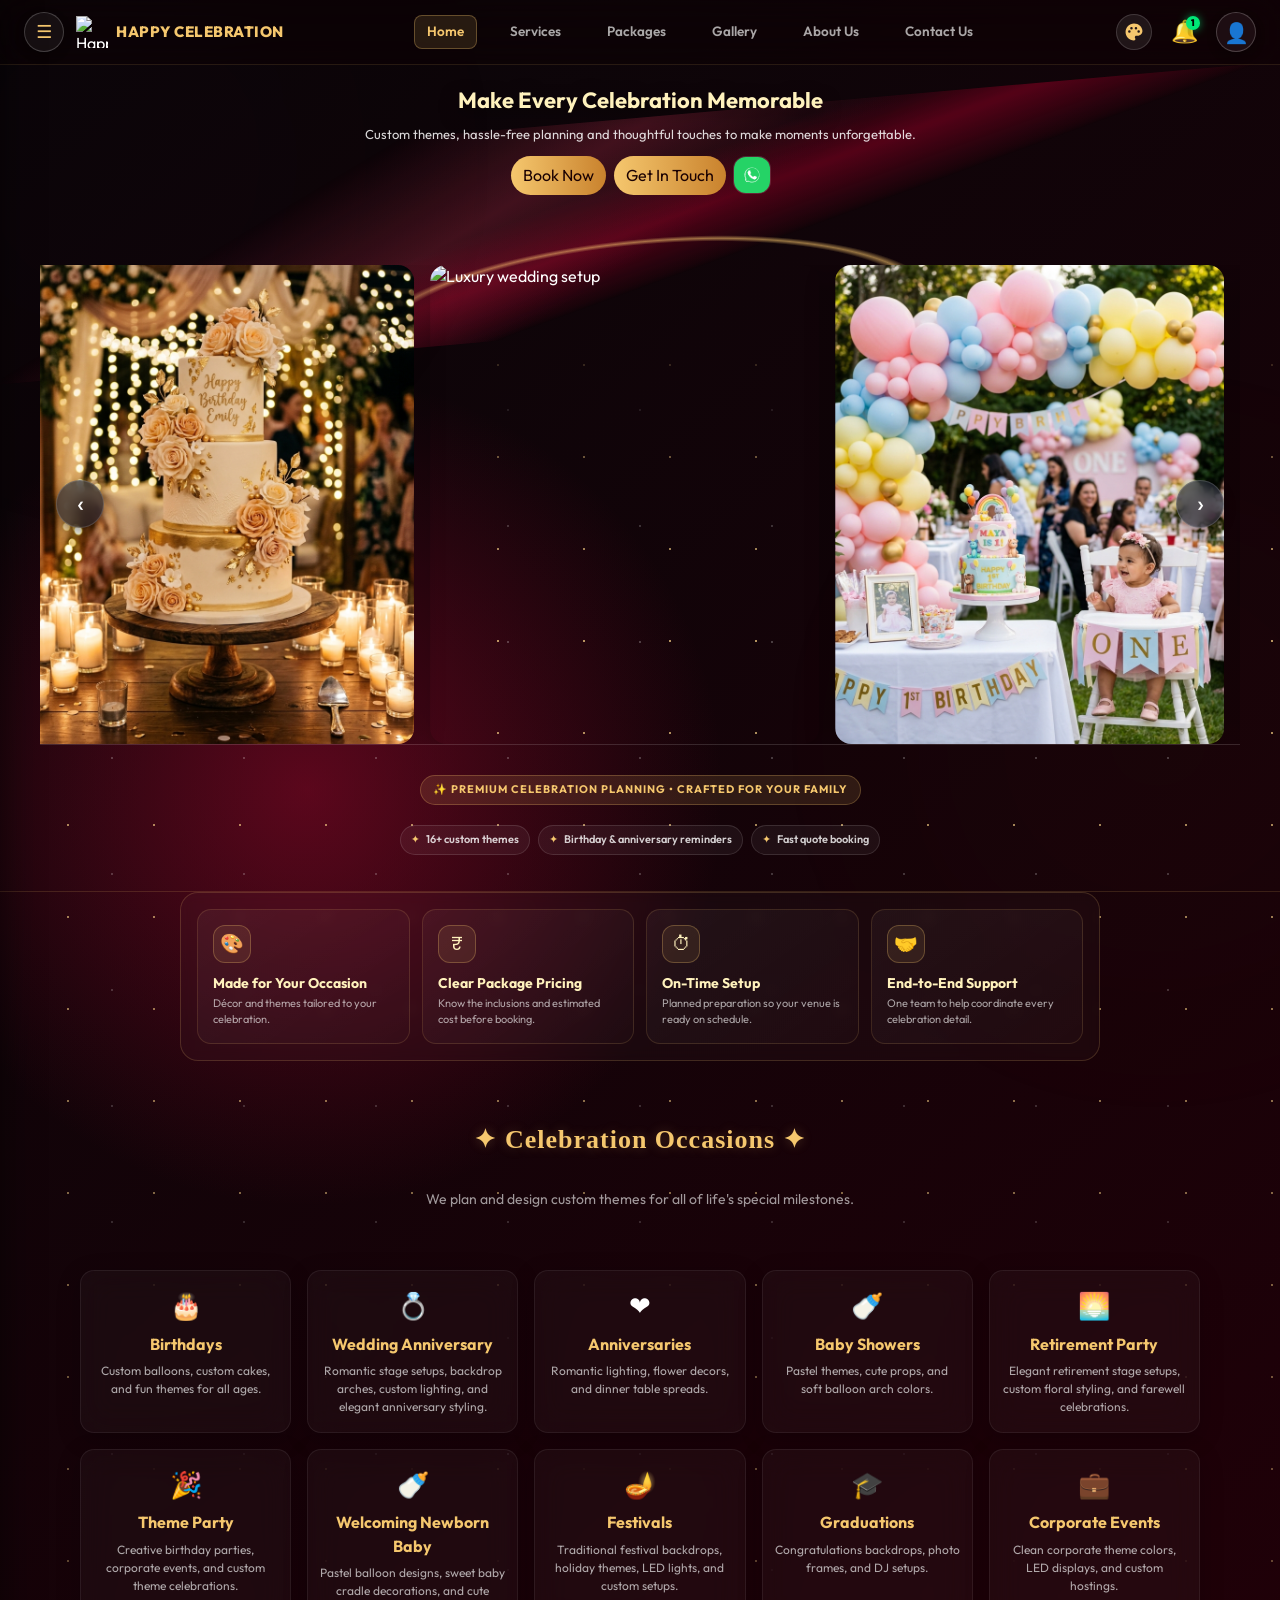
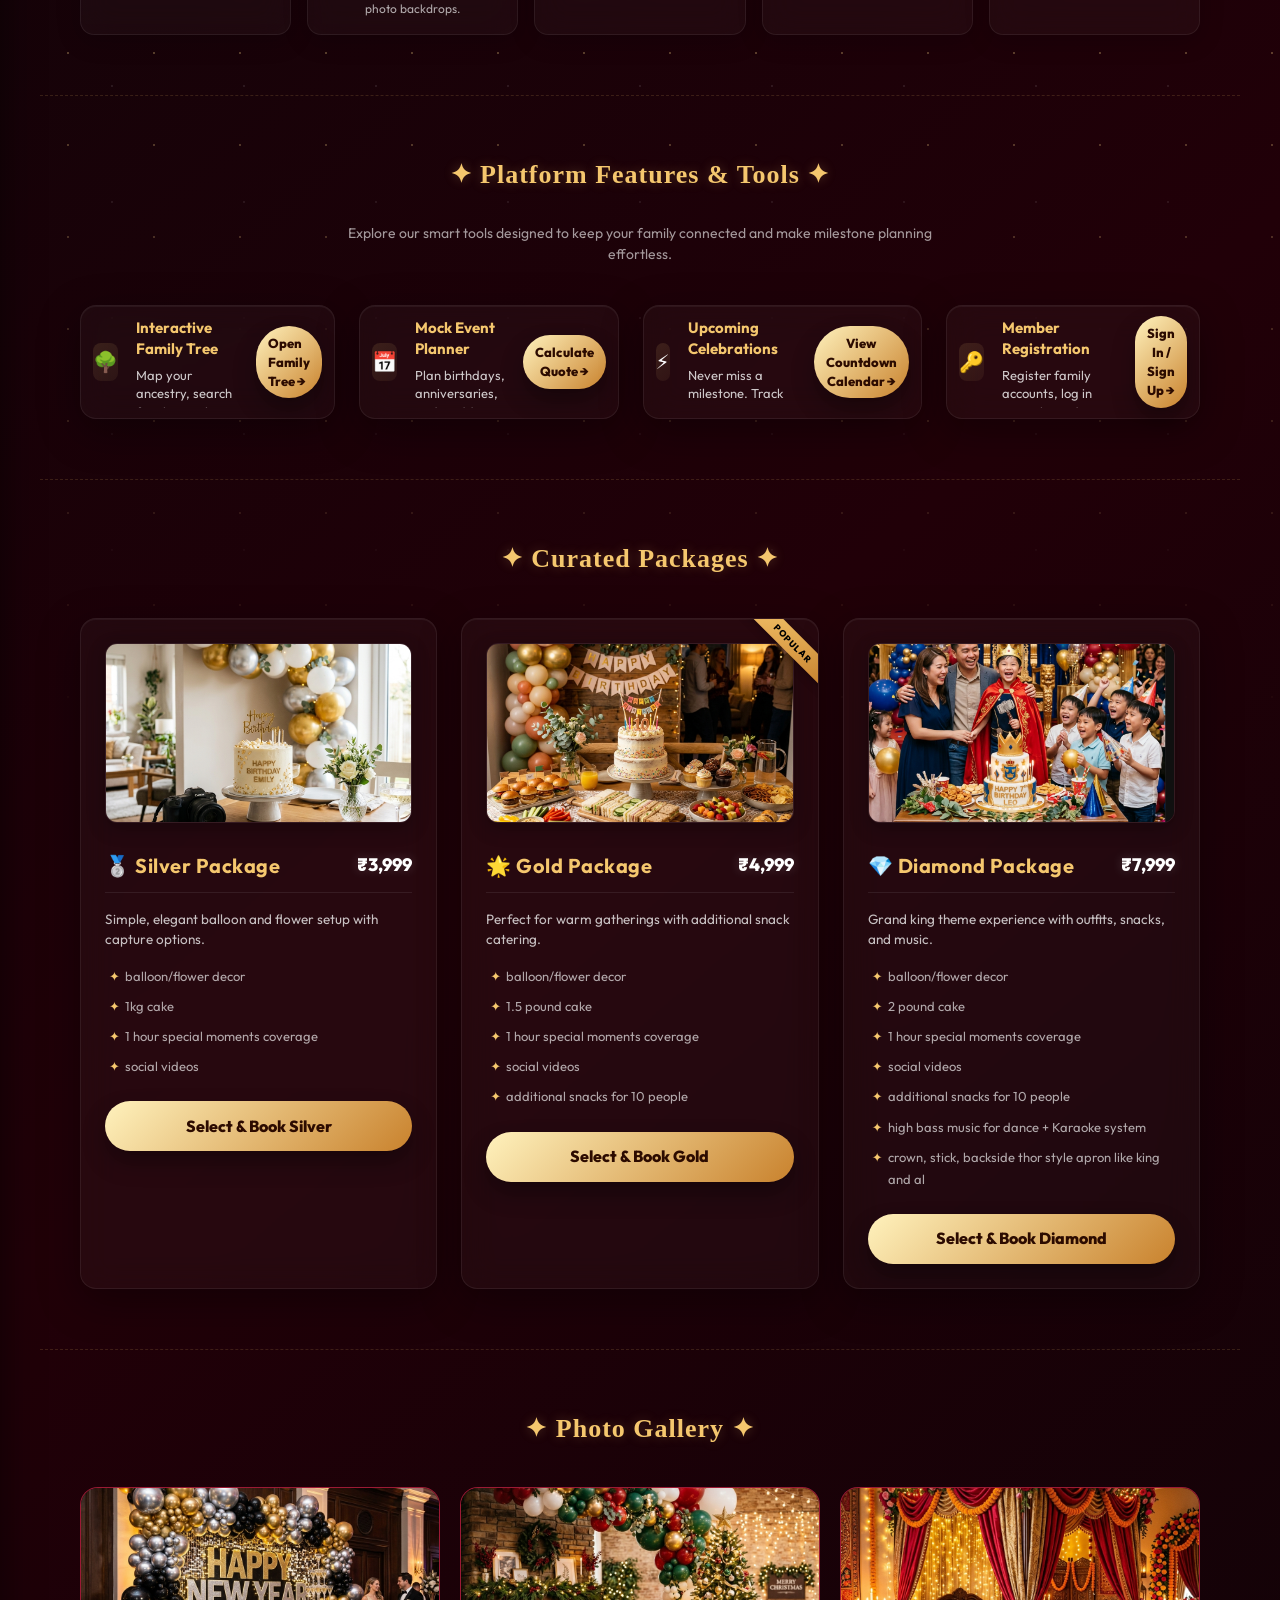
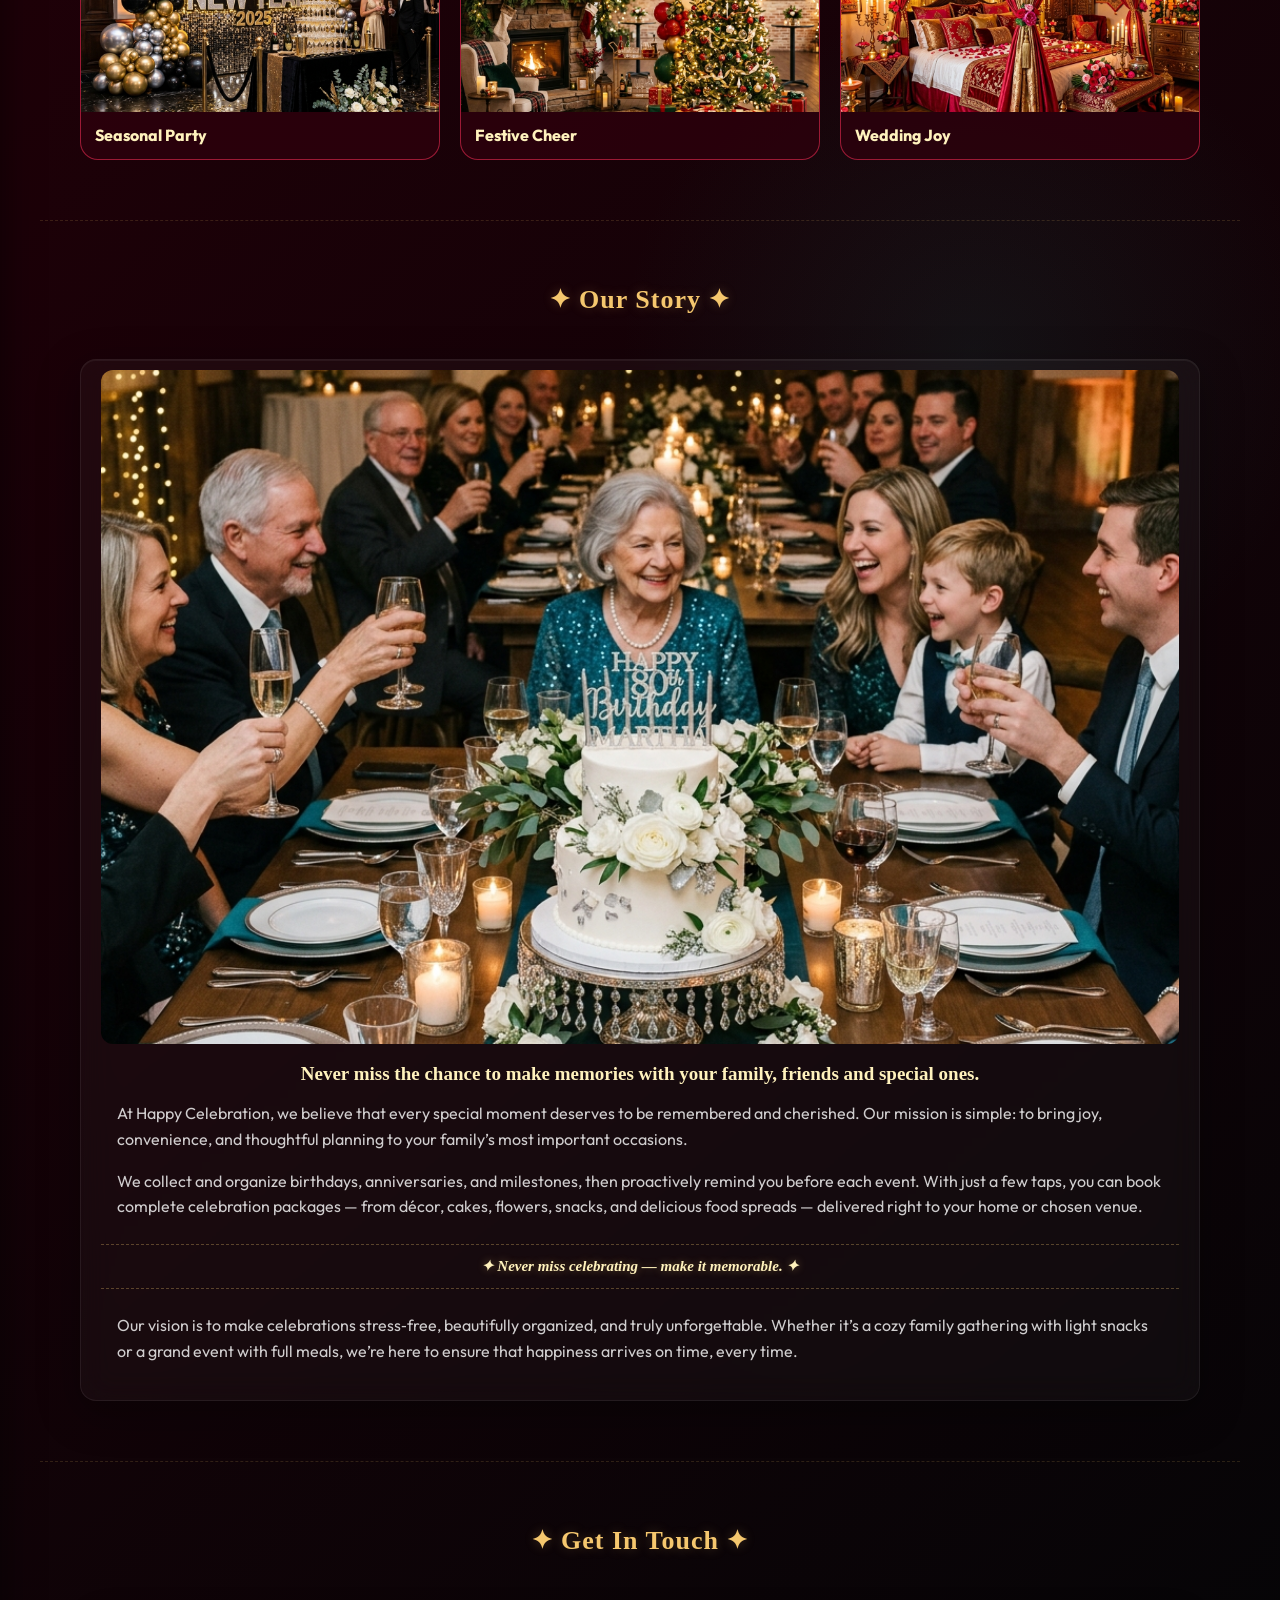
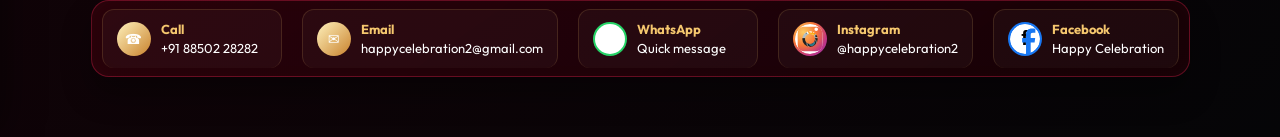
==== index.html @ 515efd8c "Support independent ancestry for spouses" ====
<!doctype html>
<html lang="en">
  <head>
    <meta charset="utf-8">
    <meta name="viewport" content="width=device-width, initial-scale=1">
    <title>Happy Celebration</title>
    <link rel="preconnect" href="https://fonts.googleapis.com">
    <link rel="preconnect" href="https://fonts.gstatic.com" crossorigin>
    <link href="https://fonts.googleapis.com/css2?family=Outfit:wght@300;400;500;600;700;800&family=Poppins:wght@300;400;500;600;700;800&display=swap" rel="stylesheet">
    <meta name="description" content="Happy Celebration — event planning, themes, and memorable moments. Book customized celebration packages and reminders.">
    <link rel="stylesheet" href="styles.css?v=176">
    <style>
      /* Staggered Twinkling Star Animations (Slow 8s cycle) */
      .sparkle-star {
        display: inline-block;
        animation: inlineTwinkle 8s ease-in-out infinite;
      }
      .sparkle-star:nth-child(2) {
        animation-delay: 1.6s;
      }
      .sparkle-star:nth-child(3) {
        animation-delay: 3.2s;
      }
      @keyframes inlineTwinkle {
        0%, 100% {
          opacity: 0.2;
          transform: scale(0.6);
          filter: drop-shadow(0 0 1px rgba(245, 199, 110, 0.2));
        }
        50% {
          opacity: 1;
          transform: scale(1.5);
          filter: drop-shadow(0 0 10px rgba(245, 199, 110, 0.95));
        }
      }

      /* Floating bubbles growing size animation (from 0.25 to 2.2) */
      @keyframes floatUp {
        0% {
          bottom: -80px;
          opacity: 0;
          transform: scale(0.25) rotate(0deg);
        }
        10% {
          opacity: 0.65;
        }
        90% {
          opacity: 0.75;
        }
        100% {
          bottom: 105%;
          opacity: 0;
          transform: scale(2.2) rotate(360deg);
        }
      }

      /* Force Slider Layout and speed overrides to match mockup exactly */
      :root {
        --slide-width: calc(50vw - 18px); /* 2 slides fit side-by-side with 16px gap on mobile */
        --slide-height: 350px;
      }
      @media (min-width: 769px) {
        :root {
          --slide-width: 389px; /* 3 slides fit side-by-side in 1200px container with 16px gaps */
          --slide-height: 480px;
        }
      }

      .hero-image-slider {
        display: block !important;
        width: 100% !important;
        max-width: 1200px !important;
        height: 350px !important; /* Explicit default height */
        height: var(--slide-height) !important;
        margin: 20px auto 0 !important; /* Shifted lower on mobile */
        overflow: hidden !important;
        position: relative !important;
        padding: 0 10px !important;
      }
      @media (min-width: 769px) {
        .hero-image-slider {
          height: 480px !important; /* Explicit desktop height */
          margin: 40px auto 0 !important; /* Shifted lower on desktop */
          padding: 0 !important;
        }
      }

      .slider-track {
        display: flex !important;
        width: calc((var(--slide-width) + 16px) * 34) !important; /* 34 slides total */
        gap: 16px !important; /* 16px gap matching mockup */
        height: 100% !important;
      }
      .hero-slide {
        width: calc(50vw - 18px) !important; /* Explicit default width */
        width: var(--slide-width) !important;
        height: 100% !important;
        flex-shrink: 0 !important;
        border-radius: 16px !important; /* Rounded corners matching mockup */
        overflow: hidden !important;
        border: none !important;
        box-shadow: 0 8px 30px rgba(0, 0, 0, 0.3) !important;
      }
      @media (min-width: 769px) {
        .hero-slide {
          width: 389px !important; /* Explicit desktop width */
        }
      }
      .hero-slide img {
        width: 100% !important;
        height: 100% !important;
        object-fit: cover !important;
        display: block !important;
      }

      @keyframes scrollInfiniteBackground {
        0% {
          transform: translateX(0);
        }
        100% {
          transform: translateX(calc((var(--slide-width) + 16px) * -16)); /* Scroll exactly half the track length (16 slides) */
        }
      }
    </style>
  </head>
  <body>
    <script>
      (function() {
        const urlParams = new URLSearchParams(window.location.search);
        if (urlParams.has("fullscreen") || urlParams.has("fullpage")) {
          document.body.classList.add("fullscreen-mode");
          if (urlParams.get("panel")) {
            document.body.classList.add("panel-open");
            if (urlParams.get("panel") === "family") {
              document.body.classList.add("family-panel-open");
            }
          }
        }
      })();
    </script>
    <!-- Ambient Background Glow Blobs -->
    <div class="ambient-glow-blob blob-1" aria-hidden="true"></div>
    <div class="ambient-glow-blob blob-2" aria-hidden="true"></div>

    <main class="app-shell" aria-label="Happy Celebration application">
      <section class="phone-frame">
        <div class="screen">
          <!-- Floating Celebration Background Particles -->
          <div class="floating-celebration-container" id="floatingCelebrationContainer" aria-hidden="true"></div>

          <!-- Settings Drawer Overlay -->
          <div class="drawer-overlay" id="drawerOverlay"></div>

          <!-- Settings Drawer -->
          <div class="settings-drawer" id="settingsDrawer">
            <div class="drawer-header">
              <span class="drawer-title">Navigation Menu</span>
              <button class="drawer-close-btn" id="drawerCloseBtn" type="button" aria-label="Close Settings Drawer">&times;</button>
            </div>
            
            <!-- Navigation Menu List -->
            <div class="drawer-menu-list">
              <button class="drawer-menu-item" data-menu-panel="themePlan" type="button">
                <span class="menu-item-icon">
                  <img src="assets/theme_plan_logo.png" alt="Theme Plan Icon" />
                </span>
                <span class="menu-item-label">Theme Plan</span>
              </button>
              <button class="drawer-menu-item" data-menu-panel="upcoming" type="button">
                <span class="menu-item-icon">
                  <img src="assets/upcoming_birthday_logo.png" alt="Upcoming Birthday Icon" />
                </span>
                <span class="menu-item-label">Upcoming Birthday</span>
              </button>
              <button class="drawer-menu-item" data-menu-panel="locate" type="button">
                <span class="menu-item-icon">
                  <img src="assets/locate_logo.png" alt="Locate Us Icon" />
                </span>
                <span class="menu-item-label">Locate Us</span>
              </button>
              <button class="drawer-menu-item" data-menu-panel="surprises" type="button">
                <span class="menu-item-icon">
                  <img src="assets/surprises_logo.png" alt="Surprises Icon" />
                </span>
                <span class="menu-item-label">Surprises</span>
              </button>
              <button class="drawer-menu-item" data-menu-panel="smallFunctions" type="button">
                <span class="menu-item-icon">
                  <img src="assets/small_functions_logo.png" alt="Small Function Options Icon" />
                </span>
                <span class="menu-item-label">Small Function Options</span>
              </button>
              <button class="drawer-menu-item" data-menu-panel="venues" type="button">
                <span class="menu-item-icon">
                  <img src="assets/venues_logo.png" alt="Venues Icon" />
                </span>
                <span class="menu-item-label">Venues</span>
              </button>
              <button class="drawer-menu-item" data-menu-panel="career" type="button">
                <span class="menu-item-icon">
                  <img src="assets/career_logo.png" alt="Career Icon" />
                </span>
                <span class="menu-item-label">Career</span>
              </button>
              <button class="drawer-menu-item" data-menu-panel="about" type="button">
                <span class="menu-item-icon">
                  <img src="assets/about_logo.png" alt="About Us Icon" />
                </span>
                <span class="menu-item-label">About Us</span>
              </button>
            </div>
          </div>

          <header class="dashboard-header">
            <div class="header-left header-left--compact">
              <button class="menu-toggle-btn" id="menuToggleBtn" aria-label="Open settings drawer" type="button">
                ☰
              </button>
              <div class="header-brand header-brand--clickable" id="headerBrandBtn">
                <img class="header-logo header-logo--compact" src="assets/hc-logo-mark.png" alt="Happy Celebration Logo">
                <span class="header-brand-name header-brand-name--compact">HAPPY CELEBRATION</span>
              </div>
            </div>
            
            <nav class="desktop-nav" aria-label="Desktop navigation">
              <button class="nav-link-btn active" data-nav-panel="home" type="button">Home</button>
              <button class="nav-link-btn" data-nav-panel="services" type="button">Services</button>
              <button class="nav-link-btn" data-nav-panel="packages" type="button">Packages</button>
              <button class="nav-link-btn" data-nav-panel="gallery" type="button">Gallery</button>
              <button class="nav-link-btn" data-nav-panel="about" type="button">About Us</button>
              <button class="nav-link-btn" data-nav-panel="contact" type="button">Contact Us</button>
            </nav>
            
            <div class="header-right-actions">
              <!-- Theme Settings Toggle -->
              <button class="theme-settings-btn" id="themeSettingsBtn" aria-label="Change color theme" type="button">
                <span class="theme-picker-icon"></span>
              </button>
              
              <!-- Notification Bell Button -->
              <button class="notification-btn" id="notificationBtn" aria-label="Notifications" type="button">
                <span class="bell-icon">🔔</span>
                <span class="notification-badge">3</span>
              </button>

              <!-- User Profile Avatar -->
              <button class="avatar-btn" id="avatarBtn" aria-label="User Profile" type="button">
                <span class="avatar-placeholder">👤</span>
              </button>
            </div>

            <!-- Theme Dropdown -->
            <div class="theme-dropdown" id="themeDropdown" style="display: none;">
              <span class="theme-dropdown-title">Choose Color</span>
              <div class="theme-options">
                <button class="theme-opt wine active" data-theme="wine" title="Wine Red" type="button"></button>
                <button class="theme-opt emerald" data-theme="emerald" title="Emerald Green" type="button"></button>
                <button class="theme-opt sapphire" data-theme="sapphire" title="Sapphire Blue" type="button"></button>
                <button class="theme-opt violet" data-theme="violet" title="Midnight Violet" type="button"></button>
                <button class="theme-opt luxury" data-theme="luxury" title="Black & Gold" type="button"></button>
              </div>
            </div>
          </header>

          <!-- Notifications Dropdown -->
          <div class="notifications-dropdown" id="notificationsDropdown" style="display: none;">
            <div class="notifications-header">
              <span>Notifications</span>
              <button class="clear-notifications-btn" id="clearNotificationsBtn" type="button">Clear All</button>
            </div>
            <div class="notifications-list" id="notificationsList">
              <div class="notification-item unread">
                <div class="notification-dot"></div>
                <div class="notification-content">
                  <p class="notification-text">Welcome to Happy Celebration! Plan your next milestone event.</p>
                  <span class="notification-time">Just now</span>
                </div>
              </div>
            </div>
          </div>

          <section class="home-view active" id="homeView" aria-label="Main menu">
            <!-- Hero Wrapper Section -->
            <div class="hero-section" id="heroSection">


              <!-- Centered Hero Content -->
              <div class="hero-content container">
                <h1 class="hero-title">Make Every Celebration Memorable</h1>
                <p class="hero-sub">Custom themes, hassle-free planning and thoughtful touches to make moments unforgettable.</p>
                <div class="hero-ctas">
                  <a href="?panel=book" class="btn primary">Book Now</a>
                  <a href="#contactSection" class="btn primary">Get In Touch</a>
                  <span class="hero-cta-icon whatsapp-icon" aria-hidden="true"></span>
                </div>
              </div>

              <!-- Multiple sliding images slider (Hero showcase) -->
              <div class="hero-image-slider" aria-roledescription="carousel">
                <div class="slider-track" role="list">
                  <!-- Duplicate slides for infinite scrolling loop (images lazy-loaded) -->
                  <div class="hero-slide" role="listitem"><img loading="lazy" src="assets/mockup-cake.png" alt="Designer cake showcase"></div>
                  <div class="hero-slide" role="listitem"><img loading="lazy" src="assets/float-wedding.webp" alt="Luxury wedding setup"></div>
                  <div class="hero-slide" role="listitem"><img loading="lazy" src="assets/theme-baby-birthday.png" alt="Baby birthday celebration"></div>
                  <div class="hero-slide" role="listitem"><img loading="lazy" src="assets/theme-adult-boy-birthday.png" alt="Adult birthday celebration"></div>
                  <div class="hero-slide" role="listitem"><img loading="lazy" src="assets/theme-office-party.png" alt="Office celebration setup"></div>
                  <div class="hero-slide" role="listitem"><img loading="lazy" src="assets/theme-surprise-party.png" alt="Surprise party decor"></div>
                  <div class="hero-slide" role="listitem"><img loading="lazy" src="assets/theme-new-car.png" alt="New car celebration"></div>
                  <div class="hero-slide" role="listitem"><img loading="lazy" src="assets/theme-retirement.png" alt="Retirement celebration"></div>
                  <div class="hero-slide" role="listitem"><img loading="lazy" src="assets/theme-newborn-baby.png" alt="Newborn celebration"></div>
                  <div class="hero-slide" role="listitem"><img loading="lazy" src="assets/theme-eid-indoor.png" alt="Eid indoor celebration"></div>
                  <div class="hero-slide" role="listitem"><img loading="lazy" src="assets/theme-holi.png" alt="Holi celebration theme"></div>
                  <div class="hero-slide" role="listitem"><img loading="lazy" src="assets/theme-independence-day.png" alt="Independence day celebration"></div>
                  <div class="hero-slide" role="listitem"><img loading="lazy" src="assets/theme-new-year.png" alt="New year celebration"></div>
                  <div class="hero-slide" role="listitem"><img loading="lazy" src="assets/theme-christmas-cozy.png" alt="Christmas celebration"></div>
                  <div class="hero-slide" role="listitem"><img loading="lazy" src="assets/theme-elder-birthday.png" alt="Elder birthday celebration"></div>
                  <div class="hero-slide" role="listitem"><img loading="lazy" src="assets/theme-wedding-vibrant.png" alt="Wedding vibrant celebration"></div>
                  <div class="hero-slide" role="listitem"><img loading="lazy" src="assets/mockup-lanterns.png" alt="Warm lantern lighting"></div>

                  <!-- Duplicate set for infinite animation loop -->
                  <div class="hero-slide" role="listitem"><img loading="lazy" src="assets/mockup-cake.png" alt="Designer cake showcase"></div>
                  <div class="hero-slide" role="listitem"><img loading="lazy" src="assets/float-wedding.webp" alt="Luxury wedding setup"></div>
                  <div class="hero-slide" role="listitem"><img loading="lazy" src="assets/theme-baby-birthday.png" alt="Baby birthday celebration"></div>
                  <div class="hero-slide" role="listitem"><img loading="lazy" src="assets/theme-office-party.png" alt="Office celebration setup"></div>
                  <div class="hero-slide" role="listitem"><img loading="lazy" src="assets/theme-surprise-party.png" alt="Surprise party decor"></div>
                  <div class="hero-slide" role="listitem"><img loading="lazy" src="assets/theme-new-car.png" alt="New car celebration"></div>
                  <div class="hero-slide" role="listitem"><img loading="lazy" src="assets/theme-retirement.png" alt="Retirement celebration"></div>
                  <div class="hero-slide" role="listitem"><img loading="lazy" src="assets/theme-newborn-baby.png" alt="Newborn celebration"></div>
                  <div class="hero-slide" role="listitem"><img loading="lazy" src="assets/theme-eid-indoor.png" alt="Eid indoor celebration"></div>
                  <div class="hero-slide" role="listitem"><img loading="lazy" src="assets/theme-holi.png" alt="Holi celebration theme"></div>
                  <div class="hero-slide" role="listitem"><img loading="lazy" src="assets/theme-independence-day.png" alt="Independence day celebration"></div>
                  <div class="hero-slide" role="listitem"><img loading="lazy" src="assets/theme-new-year.png" alt="New year celebration"></div>
                  <div class="hero-slide" role="listitem"><img loading="lazy" src="assets/theme-christmas-cozy.png" alt="Christmas celebration"></div>
                  <div class="hero-slide" role="listitem"><img loading="lazy" src="assets/theme-elder-birthday.png" alt="Elder birthday celebration"></div>
                  <div class="hero-slide" role="listitem"><img loading="lazy" src="assets/theme-wedding-vibrant.png" alt="Wedding vibrant celebration"></div>
                  <div class="hero-slide" role="listitem"><img loading="lazy" src="assets/mockup-lanterns.png" alt="Warm lantern lighting"></div>
                </div>
                <!-- Navigation Arrows for Fast Shifting -->
                <button class="slider-arrow prev" aria-label="Previous Slide">‹</button>
                <button class="slider-arrow next" aria-label="Next Slide">›</button>
              </div>
              <div class="hero-content container" style="margin-top: 0;">
                <div class="hero-eyebrow">✨ Premium celebration planning • Crafted for your family</div>
                <div class="hero-badge-row" aria-label="Highlights">
                  <span class="hero-pill">16+ custom themes</span>
                  <span class="hero-pill">Birthday & anniversary reminders</span>
                  <span class="hero-pill">Fast quote booking</span>
                </div>
              </div>
            </div>
              
              <!-- Cultfit Style Grid (Quick Actions) -->
              <div class="cultfit-grid">
                <a class="cultfit-tab-btn" href="?panel=family&fullscreen=true" target="_blank" data-panel="family" style="text-decoration: none;">
                  <div class="cultfit-icon-circle bg-emerald">
                    <span class="cultfit-icon">🌳</span>
                  </div>
                  <span class="cultfit-label">Family Tree</span>
                </a>
                <button class="cultfit-tab-btn" type="button" data-panel="book">
                  <div class="cultfit-icon-circle bg-wine">
                    <span class="cultfit-icon">📅</span>
                  </div>
                  <span class="cultfit-label">Book Event</span>
                </button>
                <button class="cultfit-tab-btn" type="button" data-panel="about">
                  <div class="cultfit-icon-circle bg-violet">
                    <span class="cultfit-icon">ℹ️</span>
                  </div>
                  <span class="cultfit-label">About Us</span>
                </button>
                <button class="cultfit-tab-btn" type="button" data-panel="packages">
                  <div class="cultfit-icon-circle bg-luxury">
                    <span class="cultfit-icon">📦</span>
                  </div>
                  <span class="cultfit-label">Packages</span>
                </button>
                <button class="cultfit-tab-btn" type="button" data-panel="upcoming">
                  <div class="cultfit-icon-circle bg-amber">
                    <span class="cultfit-icon">⚡</span>
                  </div>
                  <span class="cultfit-label">Upcoming</span>
                </button>
                <button class="cultfit-tab-btn" type="button" data-panel="contact">
                  <div class="cultfit-icon-circle bg-sapphire">
                    <span class="cultfit-icon">📞</span>
                  </div>
                  <span class="cultfit-label">Contact Us</span>
                </button>
                <button class="cultfit-tab-btn" type="button" data-panel="gallery">
                  <div class="cultfit-icon-circle bg-pink">
                    <span class="cultfit-icon">🖼️</span>
                  </div>
                  <span class="cultfit-label">Gallery</span>
                </button>
                <button class="cultfit-tab-btn" type="button" data-panel="register">
                  <div class="cultfit-icon-circle bg-cyan">
                    <span class="cultfit-icon">🔑</span>
                  </div>
                  <span class="cultfit-label">Register</span>
                </button>
              </div>

            <!-- Service Promises -->
            <section class="home-section service-promises" aria-label="Why choose Happy Celebration">
              <article class="service-promise">
                <span class="service-promise-icon" aria-hidden="true">🎨</span>
                <div>
                  <h3>Made for Your Occasion</h3>
                  <p>Décor and themes tailored to your celebration.</p>
                </div>
              </article>
              <article class="service-promise">
                <span class="service-promise-icon" aria-hidden="true">₹</span>
                <div>
                  <h3>Clear Package Pricing</h3>
                  <p>Know the inclusions and estimated cost before booking.</p>
                </div>
              </article>
              <article class="service-promise">
                <span class="service-promise-icon" aria-hidden="true">⏱</span>
                <div>
                  <h3>On-Time Setup</h3>
                  <p>Planned preparation so your venue is ready on schedule.</p>
                </div>
              </article>
              <article class="service-promise">
                <span class="service-promise-icon" aria-hidden="true">🤝</span>
                <div>
                  <h3>End-to-End Support</h3>
                  <p>One team to help coordinate every celebration detail.</p>
                </div>
              </article>
            </section>


            <!-- Occasions Section -->
            <section class="home-section" id="occasionsSection">
              <h2 class="section-title">✦ Celebration Occasions ✦</h2>
              <p class="section-subtitle" style="color: rgba(255, 255, 255, 0.6); font-size: 14px; text-align: center; max-width: 600px; margin: -10px auto 30px; line-height: 1.5; font-family: 'Outfit', sans-serif;">
                We plan and design custom themes for all of life's special milestones.
              </p>
              <div class="occasions-grid">
                <div class="occasion-card" data-panel-trigger="book">
                  <div class="occasion-icon">🎂</div>
                  <h4 class="occasion-name">Birthdays</h4>
                  <p class="occasion-desc">Custom balloons, custom cakes, and fun themes for all ages.</p>
                </div>
                <div class="occasion-card" data-panel-trigger="book">
                  <div class="occasion-icon">💍</div>
                  <h4 class="occasion-name">Wedding Anniversary</h4>
                  <p class="occasion-desc">Romantic stage setups, backdrop arches, custom lighting, and elegant anniversary styling.</p>
                </div>
                <div class="occasion-card" data-panel-trigger="book">
                  <div class="occasion-icon">❤️</div>
                  <h4 class="occasion-name">Anniversaries</h4>
                  <p class="occasion-desc">Romantic lighting, flower decors, and dinner table spreads.</p>
                </div>
                <div class="occasion-card" data-panel-trigger="book">
                  <div class="occasion-icon">🍼</div>
                  <h4 class="occasion-name">Baby Showers</h4>
                  <p class="occasion-desc">Pastel themes, cute props, and soft balloon arch colors.</p>
                </div>
                <div class="occasion-card" data-panel-trigger="book">
                  <div class="occasion-icon">🌅</div>
                  <h4 class="occasion-name">Retirement Party</h4>
                  <p class="occasion-desc">Elegant retirement stage setups, custom floral styling, and farewell celebrations.</p>
                </div>
                <div class="occasion-card" data-panel-trigger="book">
                  <div class="occasion-icon">🎉</div>
                  <h4 class="occasion-name">Theme Party</h4>
                  <p class="occasion-desc">Creative birthday parties, corporate events, and custom theme celebrations.</p>
                </div>
                <div class="occasion-card" data-panel-trigger="book">
                  <div class="occasion-icon">🍼</div>
                  <h4 class="occasion-name">Welcoming Newborn Baby</h4>
                  <p class="occasion-desc">Pastel balloon designs, sweet baby cradle decorations, and cute photo backdrops.</p>
                </div>
                <div class="occasion-card" data-panel-trigger="book">
                  <div class="occasion-icon">🪔</div>
                  <h4 class="occasion-name">Festivals</h4>
                  <p class="occasion-desc">Traditional festival backdrops, holiday themes, LED lights, and custom setups.</p>
                </div>
                <div class="occasion-card" data-panel-trigger="book">
                  <div class="occasion-icon">🎓</div>
                  <h4 class="occasion-name">Graduations</h4>
                  <p class="occasion-desc">Congratulations backdrops, photo frames, and DJ setups.</p>
                </div>
                <div class="occasion-card" data-panel-trigger="book">
                  <div class="occasion-icon">💼</div>
                  <h4 class="occasion-name">Corporate Events</h4>
                  <p class="occasion-desc">Clean corporate theme colors, LED displays, and custom hostings.</p>
                </div>
              </div>
            </section>

            <!-- Services / Features Section -->
            <section class="home-section" id="servicesSection">
              <h2 class="section-title">✦ Platform Features & Tools ✦</h2>
              <p style="color: rgba(255, 255, 255, 0.6); font-size: 14px; text-align: center; max-width: 600px; margin: -10px auto 10px; line-height: 1.5; font-family: 'Outfit', sans-serif;">
                Explore our smart tools designed to keep your family connected and make milestone planning effortless.
              </p>
              <div class="services-grid">
                <!-- Card 1: Family Tree -->
                <div class="service-card">
                  <div class="service-icon">🌳</div>
                  <div class="service-body">
                    <h3 class="service-card-title">Interactive Family Tree</h3>
                    <p class="service-card-desc">Map your ancestry, search family members, and keep profile details updated. Links directly to your milestone timeline.</p>
                  </div>
                  <a class="primary-action service-link-btn" href="?panel=family&fullscreen=true" target="_blank" style="text-decoration: none;">Open Family Tree &rarr;</a>
                </div>

                <!-- Card 2: Book Event -->
                <div class="service-card">
                  <div class="service-icon">📅</div>
                  <div class="service-body">
                    <h3 class="service-card-title">Mock Event Planner</h3>
                    <p class="service-card-desc">Plan birthdays, anniversaries, and weddings. Customize guest counts, select catering tiers, and calculate instant quote estimates.</p>
                  </div>
                  <button class="primary-action" data-panel-trigger="book" type="button">Calculate Quote &rarr;</button>
                </div>

                <!-- Card 3: Upcoming reminders -->
                <div class="service-card">
                  <div class="service-icon">⚡</div>
                  <div class="service-body">
                    <h3 class="service-card-title">Upcoming Celebrations</h3>
                    <p class="service-card-desc">Never miss a milestone. Track upcoming birthdays and anniversaries with dynamic countdown clocks and daily reminders.</p>
                  </div>
                  <button class="primary-action" data-panel-trigger="upcoming" type="button">View Countdown Calendar &rarr;</button>
                </div>

                <!-- Card 4: Register -->
                <div class="service-card">
                  <div class="service-icon">🔑</div>
                  <div class="service-body">
                    <h3 class="service-card-title">Member Registration</h3>
                    <p class="service-card-desc">Register family accounts, log in securely, and synchronize sheets with your profile to persist member nodes.</p>
                  </div>
                  <button class="primary-action" data-panel-trigger="register" type="button">Sign In / Sign Up &rarr;</button>
                </div>
              </div>
            </section>

            <!-- Packages Section -->
            <section class="home-section" id="packagesSection">
              <h2 class="section-title">✦ Curated Packages ✦</h2>
              <div class="packages-workspace">
                <!-- Silver Package -->
                <div class="package-card silver-pkg">
                  <img class="package-card-img" src="assets/theme-silver-decor.png" alt="Silver Package Birthday Decor">
                  <div class="package-header">
                    <h3 class="package-title">🥈 Silver Package</h3>
                    <span class="package-price">₹3,999</span>
                  </div>
                  <p class="package-desc">Simple, elegant balloon and flower setup with capture options.</p>
                  <ul class="package-features">
                    <li>balloon/flower decor</li>
                    <li>1kg cake</li>
                    <li>1 hour special moments coverage</li>
                    <li>social videos</li>
                  </ul>
                  <button class="primary-action book-pkg-btn" data-package-select="Silver" type="button">Select & Book Silver</button>
                </div>
                
                <!-- Gold Package -->
                <div class="package-card gold-pkg popular">
                  <div class="package-badge">Popular</div>
                  <img class="package-card-img" src="assets/theme-gold-decor.png" alt="Gold Package Special Decor">
                  <div class="package-header">
                    <h3 class="package-title">🌟 Gold Package</h3>
                    <span class="package-price">₹4,999</span>
                  </div>
                  <p class="package-desc">Perfect for warm gatherings with additional snack catering.</p>
                  <ul class="package-features">
                    <li>balloon/flower decor</li>
                    <li>1.5 pound cake</li>
                    <li>1 hour special moments coverage</li>
                    <li>social videos</li>
                    <li>additional snacks for 10 people</li>
                  </ul>
                  <button class="primary-action book-pkg-btn" data-package-select="Gold" type="button">Select & Book Gold</button>
                </div>

                <!-- Diamond Package -->
                <div class="package-card diamond-pkg">
                  <img class="package-card-img" src="assets/theme-diamond-decor.png" alt="Diamond Package King Theme Decor">
                  <div class="package-header">
                    <h3 class="package-title">💎 Diamond Package</h3>
                    <span class="package-price">₹7,999</span>
                  </div>
                  <p class="package-desc">Grand king theme experience with outfits, snacks, and music.</p>
                  <ul class="package-features">
                    <li>balloon/flower decor</li>
                    <li>2 pound cake</li>
                    <li>1 hour special moments coverage</li>
                    <li>social videos</li>
                    <li>additional snacks for 10 people</li>
                    <li>high bass music for dance + Karaoke system</li>
                    <li>crown, stick, backside thor style apron like king and al</li>
                  </ul>
                  <button class="primary-action book-pkg-btn" data-package-select="Diamond" type="button">Select & Book Diamond</button>
                </div>
              </div>
            </section>

            <!-- Gallery Section -->
            <section class="home-section" id="gallerySection">
              <h2 class="section-title">✦ Photo Gallery ✦</h2>
              <div class="photo-grid">
                <figure>
                  <img src="assets/theme-new-year.png" alt="New Year celebration mood">
                  <figcaption>Seasonal Party</figcaption>
                </figure>
                <figure>
                  <img src="assets/theme-christmas-cozy.png" alt="Christmas celebration mood">
                  <figcaption>Festive Cheer</figcaption>
                </figure>
                <figure>
                  <img src="assets/theme-wedding-vibrant.png" alt="Wedding celebration moments">
                  <figcaption>Wedding Joy</figcaption>
                </figure>
              </div>
            </section>

            <!-- About Section -->
            <section class="home-section" id="aboutSection">
              <h2 class="section-title">✦ Our Story ✦</h2>
              <article class="story-card" style="padding: 10px 20px 20px;">
                <img src="assets/theme-elder-birthday.png" alt="Warm celebration venue" style="border-radius: 12px; margin-bottom: 16px; width: 100%; object-fit: cover;">
                <h3 style="margin-top: 10px; font-size: 19px; line-height: 1.45; color: var(--gold-100); text-align: center;">Never miss the chance to make memories with your family, friends and special ones.</h3>
                <p style="margin-top: 14px; line-height: 1.6; color: rgba(255,255,255,0.8);">At Happy Celebration, we believe that every special moment deserves to be remembered and cherished. Our mission is simple: to bring joy, convenience, and thoughtful planning to your family’s most important occasions.</p>
                <p style="margin-top: 10px; line-height: 1.6; color: rgba(255,255,255,0.8);">We collect and organize birthdays, anniversaries, and milestones, then proactively remind you before each event. With just a few taps, you can book complete celebration packages — from décor, cakes, flowers, snacks, and delicious food spreads — delivered right to your home or chosen venue.</p>
                <p style="font-family: Georgia, serif; font-style: italic; color: var(--gold-100); font-size: 15px; font-weight: 700; text-align: center; margin: 24px 0; padding: 10px 0; border-top: 1px dashed rgba(245, 199, 110, 0.3); border-bottom: 1px dashed rgba(245, 199, 110, 0.3); text-shadow: 0 0 8px rgba(245, 199, 110, 0.4);">
                  ✦ Never miss celebrating — make it memorable. ✦
                </p>
                <p style="margin-top: 10px; line-height: 1.6; color: rgba(255,255,255,0.8);">Our vision is to make celebrations stress‑free, beautifully organized, and truly unforgettable. Whether it’s a cozy family gathering with light snacks or a grand event with full meals, we’re here to ensure that happiness arrives on time, every time.</p>
              </article>
            </section>

            <!-- Contact Section -->
            <section class="home-section" id="contactSection">
              <h2 class="section-title">✦ Get In Touch ✦</h2>
              <div class="contact-list">
                <a href="tel:+918850228282">
                  <span class="contact-icon">&#9742;</span>
                  <span><strong>Call</strong>+91 88502 28282</span>
                </a>
                <a href="mailto:happycelebration2@gmail.com">
                  <span class="contact-icon">&#9993;</span>
                  <span><strong>Email</strong>happycelebration2@gmail.com</span>
                </a>
                <a class="whatsapp-contact" href="https://wa.me/918850228282">
                  <span class="contact-icon whatsapp-icon"></span>
                  <span><strong>WhatsApp</strong>Quick message</span>
                </a>
                <a class="instagram-contact" href="https://www.instagram.com/happycelebration2" target="_blank" rel="noopener noreferrer">
                  <span class="contact-icon instagram-icon"></span>
                  <span><strong>Instagram</strong>@happycelebration2</span>
                </a>
                <a class="facebook-contact" href="https://www.facebook.com/happycelebration2" target="_blank" rel="noopener noreferrer">
                  <span class="contact-icon facebook-icon"></span>
                  <span><strong>Facebook</strong>Happy Celebration</span>
                </a>
              </div>
            </section>
          </section>

          <section class="panel-view" id="panelView" aria-live="polite">
            <div class="panel-top">
              <button class="back-button" type="button" id="backButton" aria-label="Back to menu">&lsaquo;</button>
              <div>
                <p id="panelKicker">Happy Celebration</p>
                <h2 id="panelTitle">Book Event</h2>
              </div>
              
              <!-- Family tabs centered in header -->
              <div class="family-tabs-nav header-tabs">
                <button type="button" class="family-tab-nav-btn active" id="editorTabBtn">Members</button>
                <button type="button" class="family-tab-nav-btn" id="previewTabBtn">Preview</button>
                <button type="button" class="family-tab-nav-btn" id="syncTabBtn">Sync</button>
              </div>
            </div>
            <div class="panel-content" id="panelContent"></div>
            
            <!-- Global Zoom controls positioned relative to panelView / screen -->
            <div class="tree-zoom-controls">
              <button type="button" class="zoom-btn" id="zoomInBtn" aria-label="Zoom In">+</button>
              <span class="zoom-label" id="zoomLabel">100%</span>
              <button type="button" class="zoom-btn" id="zoomOutBtn" aria-label="Zoom Out">−</button>
              <button type="button" class="zoom-btn" id="zoomFitBtn" style="font-size: 8px !important; font-weight: 800; text-transform: uppercase;">Fit</button>
              <button type="button" class="zoom-btn" id="clearTreeZoomBtn" style="font-size: 8px !important; font-weight: 800; text-transform: uppercase; border-color: rgba(255, 74, 90, 0.4) !important; color: #ff9aa2 !important; background: rgba(255, 74, 90, 0.1) !important;">Rst</button>
            </div>
          </section>


        </div>
      </section>
    </main>

    <template id="bookTemplate">
      <div class="book-workspace" style="display: flex; flex-direction: column; height: 100%; min-height: 0;">
        <!-- Custom Tabs Navigation -->
        <div class="book-tabs-nav">
          <button type="button" class="book-tab-nav-btn active" id="bookNowTabBtn">Book Now</button>
          <button type="button" class="book-tab-nav-btn" id="basePricesTabBtn">Base Prices</button>
        </div>

        <!-- Book Now View -->
        <div class="book-now-view active" id="bookNowView" style="display: flex; flex-direction: column; flex: 1; min-height: 0; overflow-y: auto; padding-bottom: 24px;">
          <form class="lux-form book-form" id="bookingForm" style="display: flex; flex-direction: column; gap: 14px; margin-top: 4px;">
            <label>
              <span>Name</span>
              <input name="name" type="text" placeholder="Your name" required autocomplete="off">
            </label>
            <label>
              <span>Event Type</span>
              <select name="eventType" id="bookingEventType" required>
                <option value="Birthday">Birthday</option>
                <option value="Wedding Anniversary">Wedding Anniversary</option>
                <option value="Anniversary">Anniversary</option>
                <option value="Retirement Party">Retirement Party</option>
                <option value="Theme Party">Theme Party</option>
                <option value="Welcoming Newborn Baby">Welcoming Newborn Baby</option>
                <option value="Festivals">Festivals</option>
                <option value="Corporate Celebration">Corporate Celebration</option>
              </select>
            </label>
            <label>
              <span>Date</span>
              <div class="dropdown-group">
                <select name="bookingMonth" id="bookingMonth" required>
                  <option value="">Month</option>
                  <option value="01">Jan</option>
                  <option value="02">Feb</option>
                  <option value="03">Mar</option>
                  <option value="04">Apr</option>
                  <option value="05">May</option>
                  <option value="06">Jun</option>
                  <option value="07">Jul</option>
                  <option value="08">Aug</option>
                  <option value="09">Sep</option>
                  <option value="10">Oct</option>
                  <option value="11">Nov</option>
                  <option value="12">Dec</option>
                </select>
                <select name="bookingDay" id="bookingDay" required>
                  <option value="">Day</option>
                </select>
                <select name="bookingYear" id="bookingYear" required>
                  <option value="">Year</option>
                </select>
              </div>
            </label>
            <label>
              <span>Guests</span>
              <input name="guests" id="bookingGuests" type="number" min="10" max="1000" value="100" required>
            </label>
            <label>
              <span>Venue</span>
              <input name="venue" type="text" placeholder="City or venue name" required autocomplete="off">
            </label>

            <!-- Live Quote Estimation Card -->
            <div class="live-quote-card" id="liveQuoteCard">
              <span class="quote-header">✦ Live Price Estimation ✦</span>
              <div class="quote-row">
                <span>Base Setup Fee:</span>
                <span id="quoteBaseSetup" class="quote-val">₹0</span>
              </div>
              <div class="quote-row">
                <span>Catering & Setup:</span>
                <span id="quotePerGuest" class="quote-val">₹0</span>
              </div>
              <div class="quote-divider"></div>
              <div class="quote-row total">
                <span>Estimated Total:</span>
                <span id="quoteTotal" class="quote-val">₹0</span>
              </div>
            </div>

            <button class="primary-action" type="submit" style="margin-top: 6px;">Send Booking</button>
            <p class="form-note" id="bookingNote"></p>
          </form>
        </div>

        <!-- Base Prices View -->
        <div class="base-prices-view" id="basePricesView" style="display: none; flex-direction: column; gap: 16px; padding-bottom: 24px; max-height: 480px; overflow-y: auto; padding-right: 4px; margin-top: 4px;">
          <!-- Pricing sheets will be dynamically rendered here -->
        </div>
      </div>
    </template>

    <template id="galleryTemplate">
      <div class="photo-grid">
        <figure>
          <img src="assets/theme-new-year.png" alt="New Year celebration scene">
          <figcaption>Seasonal Party</figcaption>
        </figure>
        <figure>
          <img src="assets/theme-christmas-cozy.png" alt="Christmas celebration scene">
          <figcaption>Festive Cheer</figcaption>
        </figure>
        <figure>
          <img src="assets/theme-wedding-vibrant.png" alt="Wedding celebration scene">
          <figcaption>Wedding Joy</figcaption>
        </figure>
      </div>
    </template>

    <template id="aboutTemplate">
      <article class="story-card" style="max-height: 480px; overflow-y: auto; padding-bottom: 24px;">
        <img src="assets/theme-elder-birthday.png" alt="Warm celebration venue">
        <h3 style="margin-top: 20px; font-size: 19px; line-height: 1.45; color: var(--gold-100);">Never miss the chance to make memories with your family, friends and special ones.</h3>
        <p>At Happy Celebration, we believe that every special moment deserves to be remembered and cherished. Our mission is simple: to bring joy, convenience, and thoughtful planning to your family’s most important occasions.</p>
        <p>We collect and organize birthdays, anniversaries, and milestones, then proactively remind you before each event. With just a few taps, you can book complete celebration packages — from décor, cakes, flowers, snacks, and delicious food spreads — delivered right to your home or chosen venue.</p>
        <p style="font-family: Georgia, serif; font-style: italic; color: var(--gold-100); font-size: 15px; font-weight: 700; text-align: center; margin: 24px 0; padding: 10px 0; border-top: 1px dashed rgba(245, 199, 110, 0.3); border-bottom: 1px dashed rgba(245, 199, 110, 0.3); text-shadow: 0 0 8px rgba(245, 199, 110, 0.4);">
          ✦ Never miss celebrating — make it memorable. ✦
        </p>
        <p>Our vision is to make celebrations stress‑free, beautifully organized, and truly unforgettable. Whether it’s a cozy family gathering with light snacks or a grand event with full meals, we’re here to ensure that happiness arrives on time, every time.</p>
        <div class="stats" style="margin-top: 20px;">
          <span><strong>250+</strong>Events</span>
          <span><strong>12</strong>Cities</span>
          <span><strong>4.9</strong>Rating</span>
        </div>
      </article>
    </template>

    <template id="familyTemplate">
      <div class="family-workspace">

        <!-- Editor Tab View -->
        <div class="family-editor-view active" id="familyEditorView">
          <div class="editor-header">
            <button class="primary-action" id="addMemberBtn" type="button">+ Add Family Member</button>
            <button class="secondary-action" id="exportCsvBtn" type="button" style="min-height: 40px; font-size: 13px; padding: 0 16px;">Export Excel</button>
            <button class="danger-action" id="clearTreeBtn" type="button">Reset Tree</button>
          </div>
          <div class="members-list-list" id="membersListList">
            <!-- Dynamically populated list of member rows -->
          </div>
        </div>

        <!-- Preview Tab View -->
        <div class="family-preview-view" id="familyPreviewView" style="display: none;">
          <div class="tree-canvas-wrapper circular-mode" id="treeCanvasWrapper">
            <div id="treeCanvas" class="tree-canvas">
              <!-- Dynamically populated interactive tree -->
            </div>
          </div>
          <p class="swipe-hint">↔ Tap circles to edit/delete. Swipe/zoom to explore tree ↔</p>
        </div>

        <!-- Sync Tab View -->
        <div class="family-sync-view" id="familySyncView" style="display: none;">
          <div class="sync-card">
            <h3>Google Sheets Sync</h3>
            <p>Automatically save and backup your family tree to a Google Sheet, allowing family members to submit their details directly from their own devices.</p>
            
            <label class="lux-label" style="display: block; margin-bottom: 14px;">
              <span style="display: block; margin-bottom: 6px; font-size: 13px; font-weight: 500; color: var(--gold-300);">Google Apps Script Web App URL</span>
              <input type="url" id="googleSheetUrlInput" placeholder="https://script.google.com/macros/s/.../exec" autocomplete="off" style="width: 100%; min-height: 42px; padding: 10px; border-radius: 8px; border: 1px solid rgba(245, 199, 110, 0.4); background: rgba(30, 4, 12, 0.85); color: #fff;">
            </label>
            
            <div class="sync-actions" style="margin-top: 14px; display: flex; flex-direction: column; gap: 10px;">
              <div style="display: flex; gap: 10px; width: 100%;">
                <button class="primary-action" id="pullFromSheetsBtn" type="button" style="flex: 1; min-height: 40px; font-size: 13px;">Pull from Google Sheets</button>
                <button class="primary-action" id="pushToSheetsBtn" type="button" style="flex: 1; min-height: 40px; font-size: 13px;">Push to Google Sheets</button>
              </div>
              <button class="secondary-action" id="saveSyncConfigBtn" type="button" style="width: 100%; min-height: 40px; font-size: 13px;">Save Config</button>
            </div>
            
            <div id="syncStatusMessage" style="margin-top: 12px; font-size: 13px; color: var(--gold-300); font-weight: 500; text-align: center;"></div>
            
            <div class="instructions-box" style="margin-top: 20px; padding: 14px; border: 1px dashed rgba(245, 199, 110, 0.3); border-radius: 8px; font-size: 13px; color: #eee; background: rgba(30, 4, 12, 0.35);">
              <h4 style="color: var(--gold-100); margin-bottom: 8px;">How to set up Google Sheets (100% Free):</h4>
              <ol style="margin-left: 16px; display: flex; flex-direction: column; gap: 6px; padding-left: 10px;">
                <li>Create a new Google Sheet.</li>
                <li>Go to <strong>Extensions &gt; Apps Script</strong>.</li>
                <li>Delete any default code, paste the script code using the button below.</li>
                <li>Click <strong>Deploy &gt; New deployment</strong>. Select "Web app", set Execute as "Me", and Who has access to "Anyone".</li>
                <li>Deploy, authorize permissions, copy the Web App URL, and paste it here!</li>
              </ol>
              <button type="button" class="secondary-action" id="copyAppsScriptBtn" style="margin-top: 12px; width: 100%; min-height: 36px; font-size: 12px;">Copy Google Apps Script Code</button>
            </div>
          </div>
          
          <div class="sync-card" style="margin-top: 20px;">
            <h3>WhatsApp Submission Tool</h3>
            <p>Generate a direct WhatsApp sharing text message template or link that family members can use to send you their structured details.</p>
            
            <div class="sync-actions" style="margin-top: 14px;">
              <button class="primary-action" id="generateWaLinkBtn" type="button" style="width: 100%; min-height: 40px; font-size: 13px;">Copy WhatsApp Format & Link</button>
            </div>
          </div>
        </div>

        <!-- Member Profile Details Card Overlay -->
        <div id="profileCardOverlay" class="tree-modal-overlay" style="display: none;">
          <div class="tree-modal-content profile-card-content">
            <button type="button" class="profile-close-btn" id="profileCloseBtn" aria-label="Close profile">&times;</button>
            
            <div class="profile-header">
              <div class="profile-avatar" id="profileAvatar">-</div>
              <h3 class="profile-name" id="profileName">Member Name</h3>
              <span class="profile-relation" id="profileRelation">Relation</span>
            </div>
            
            <div class="profile-body">
              <div class="profile-info-row" id="profileBirthRow">
                <span class="info-icon">🎂</span>
                <div>
                  <span class="info-label">Birthday</span>
                  <span class="info-value" id="profileBirthDate">-</span>
                </div>
              </div>
              
              <div class="profile-info-row" id="profileAnniversaryRow" style="display: none;">
                <span class="info-icon">💍</span>
                <div>
                  <span class="info-label">Wedding Anniversary</span>
                  <span class="info-value" id="profileAnniversaryDate">-</span>
                </div>
              </div>

              <div class="profile-info-row" id="profilePhoneRow">
                <span class="info-icon">📞</span>
                <div>
                  <span class="info-label">Contact Number</span>
                  <span class="info-value" id="profilePhone">-</span>
                </div>
              </div>

              <div class="profile-info-row" id="profileEmailRow">
                <span class="info-icon">✉️</span>
                <div>
                  <span class="info-label">Email ID</span>
                  <span class="info-value" id="profileEmail">-</span>
                </div>
              </div>
            </div>

            <div class="profile-actions">
              <div class="contact-quick-actions">
                <a href="#" id="profileCallAction" class="quick-action-btn call" title="Call"><span class="action-icon">📞</span>Call</a>
                <a href="#" id="profileWaAction" class="quick-action-btn whatsapp" title="WhatsApp"><span class="action-icon">💬</span>WhatsApp</a>
                <a href="#" id="profileEmailAction" class="quick-action-btn email" title="Email"><span class="action-icon">✉️</span>Email</a>
              </div>
              <button type="button" class="primary-action" id="profileEditBtn" style="width: 100%; margin-top: 14px;">Edit Details</button>
              <button type="button" class="primary-action" id="profileAddRelativeBtn" style="width: 100%; margin-top: 8px; background: var(--gold-300); color: #100006; display: none;">Add Relative</button>
            </div>
          </div>
        </div>

        <!-- Custom Glassmorphic Popup Modal Overlay -->
        <div id="treeModal" class="tree-modal-overlay" style="display: none;">
          <div class="tree-modal-content">
            <h4 id="modalTitle">Add Member</h4>

            <form id="modalForm" class="lux-form compact-form" onsubmit="return false;">
              <!-- Add hidden inputs to keep track of targets -->
              <input type="hidden" id="modalActionType" value="add">
              <input type="hidden" id="modalTargetId" value="">
              
              <!-- Multiple Parents Fields (shown for add-parents) -->
              <div id="modalMultipleParentsContainer" style="display: none;">
                <div style="margin-bottom: 16px; border-bottom: 1px solid rgba(245, 199, 110, 0.2); padding-bottom: 12px;">
                  <span style="color: var(--gold-300); font-weight: bold; display: block; margin-bottom: 8px; font-size: 14px;">Father's Details</span>
                  <label>
                    <span>Father's Name</span>
                    <input id="modalFatherName" type="text" placeholder="Name" autocomplete="off">
                  </label>
                  <label style="margin-top: 10px; display: block;">
                    <span>Birth Year</span>
                    <input id="modalFatherBirthYear" type="number" placeholder="e.g. 1940" min="1800" max="2026" style="width: 100%; min-height: 42px; padding: 10px; border-radius: 8px; border: 1px solid rgba(245, 199, 110, 0.4); background: rgba(30, 4, 12, 0.85); color: #fff;">
                  </label>
                </div>
                <div>
                  <span style="color: var(--gold-300); font-weight: bold; display: block; margin-bottom: 8px; font-size: 14px;">Mother's Details</span>
                  <label>
                    <span>Mother's Name (Maiden Name)</span>
                    <input id="modalMotherName" type="text" placeholder="Name" autocomplete="off">
                  </label>
                  <label style="margin-top: 10px; display: block;">
                    <span>Birth Year</span>
                    <input id="modalMotherBirthYear" type="number" placeholder="e.g. 1945" min="1800" max="2026" style="width: 100%; min-height: 42px; padding: 10px; border-radius: 8px; border: 1px solid rgba(245, 199, 110, 0.4); background: rgba(30, 4, 12, 0.85); color: #fff;">
                  </label>
                </div>
              </div>
              
              <!-- Main Member Fields -->
              <div id="modalMainFields">
                <label>
                  <span>Name</span>
                  <input name="modalName" id="modalName" type="text" placeholder="Name" required autocomplete="off">
                </label>

                <label id="modalGenderLabel">
                  <span>Gender</span>
                  <div class="gender-selector">
                    <label class="gender-btn male-btn active" id="modalMaleBtn">
                      <input type="radio" name="modalGender" value="Male" checked required>
                      <span>Male ♂</span>
                    </label>
                    <label class="gender-btn female-btn" id="modalFemaleBtn">
                      <input type="radio" name="modalGender" value="Female" required>
                      <span>Female ♀</span>
                    </label>
                  </div>
                </label>

                <div class="member-photo-field">
                  <span>Profile Image <small>(optional)</small></span>
                  <div class="member-photo-picker">
                    <img id="modalPhotoPreview" class="member-photo-preview" alt="Member profile preview">
                    <div class="member-photo-actions">
                      <label class="secondary-action member-photo-upload" for="modalPhotoInput">Choose Image</label>
                      <button class="member-photo-remove" id="modalPhotoRemoveBtn" type="button">Remove image</button>
                      <small id="modalPhotoHint">A gender-based avatar will be used when no image is selected.</small>
                    </div>
                    <input id="modalPhotoInput" type="file" accept="image/jpeg,image/png,image/webp" hidden>
                  </div>
                </div>

                <!-- Date Fields (Inline Dropdowns) -->
                <label id="modalBirthDateLabel" style="margin-top: 14px;">
                  <span>Birth Date</span>
                  <div class="dropdown-group">
                    <select name="modalBirthMonth" id="modalBirthMonth">
                      <option value="">Month</option>
                      <option value="01">Jan</option>
                      <option value="02">Feb</option>
                      <option value="03">Mar</option>
                      <option value="04">Apr</option>
                      <option value="05">May</option>
                      <option value="06">Jun</option>
                      <option value="07">Jul</option>
                      <option value="08">Aug</option>
                      <option value="09">Sep</option>
                      <option value="10">Oct</option>
                      <option value="11">Nov</option>
                      <option value="12">Dec</option>
                    </select>
                    <select name="modalBirthDay" id="modalBirthDay">
                      <option value="">Day</option>
                    </select>
                    <select name="modalBirthYear" id="modalBirthYear">
                      <option value="">Year</option>
                    </select>
                  </div>
                </label>

                
                <label id="modalAnniversaryLabel" style="display: none; margin-top: 14px;">
                  <span>Anniversary Date</span>
                  <div class="dropdown-group">
                    <select name="modalAnniversaryMonth" id="modalAnniversaryMonth">
                      <option value="">Month</option>
                      <option value="01">Jan</option>
                      <option value="02">Feb</option>
                      <option value="03">Mar</option>
                      <option value="04">Apr</option>
                      <option value="05">May</option>
                      <option value="06">Jun</option>
                      <option value="07">Jul</option>
                      <option value="08">Aug</option>
                      <option value="09">Sep</option>
                      <option value="10">Oct</option>
                      <option value="11">Nov</option>
                      <option value="12">Dec</option>
                    </select>
                    <select name="modalAnniversaryDay" id="modalAnniversaryDay">
                      <option value="">Day</option>
                    </select>
                    <select name="modalAnniversaryYear" id="modalAnniversaryYear">
                      <option value="">Year</option>
                    </select>
                  </div>
                </label>

                <label id="modalPhoneLabel" style="margin-top: 14px; display: block;">
                  <span>Phone Number</span>
                  <input name="modalPhone" id="modalPhone" type="tel" placeholder="e.g. +91 98765 43210" autocomplete="off" style="width: 100%; min-height: 42px; padding: 10px; border-radius: 8px; border: 1px solid rgba(245, 199, 110, 0.4); background: rgba(30, 4, 12, 0.85); color: #fff;">
                </label>

                <label id="modalEmailLabel" style="margin-top: 14px; display: block;">
                  <span>Email ID</span>
                  <input name="modalEmail" id="modalEmail" type="email" placeholder="e.g. name@email.com" autocomplete="off" style="width: 100%; min-height: 42px; padding: 10px; border-radius: 8px; border: 1px solid rgba(245, 199, 110, 0.4); background: rgba(30, 4, 12, 0.85); color: #fff;">
                </label>
              </div>

              <!-- Spouse Name Field (integrated inline in same view, shown for root/grandparent members) -->
              <div id="modalSpouseContainer" style="display: none; margin-top: 14px;">
                <label>
                  <span>Spouse Name</span>
                  <input name="modalSpouseName" id="modalSpouseName" type="text" placeholder="Spouse Name" autocomplete="off">
                </label>
              </div>
              
              <!-- Children Section (integrated inline in same view, shown for root/grandparent members) -->
              <div class="modal-children-section" id="modalChildrenSection" style="display: none;">
                <span class="modal-relations-title" style="display: block; margin-bottom: 8px;">Children</span>
                <div class="modal-children-list" id="modalChildrenList" style="display: flex; flex-direction: column; gap: 8px; max-height: 220px; overflow-y: auto; padding-right: 4px; margin-bottom: 10px;">
                  <!-- Dynamically added child input rows -->
                </div>
                <button type="button" class="secondary-action" id="modalAddChildRowBtn" style="width: 100%; min-height: 36px; font-size: 13px; margin-bottom: 14px;">+ Add Child</button>
              </div>
              
              <div class="modal-relations-section" id="modalRelationsSection">
                <span class="modal-relations-title">Add Relative</span>
                <div class="modal-relations-buttons">
                  <button type="button" class="secondary-action" id="modalAddSpouseBtn">+ Spouse</button>
                  <button type="button" class="secondary-action" id="modalAddChildBtn">+ Child</button>
                </div>
              </div>
              
              <div class="modal-actions" style="display: flex; gap: 10px; margin-top: 14px;">
                <button class="primary-action" id="modalSubmitBtn" type="submit" style="flex: 1;">Save</button>
                <button class="secondary-action" id="modalCancelBtn" type="button" style="flex: 1; min-height: 50px;">Cancel</button>
              </div>
              
              <!-- Additional Delete Action button when editing an existing member -->
              <button class="danger-action" id="modalDeleteBtn" type="button" style="width: 100%; margin-top: 8px; display: none;">Delete Member</button>
            </form>
          </div>
        </div>

        <!-- Custom Relationship Selector Modal -->
        <div id="relationshipSelectorModal" class="tree-modal-overlay" style="display: none;">
          <div class="tree-modal-content relationship-selector-content">
            <button type="button" class="profile-close-btn" id="relationshipSelectorCloseBtn" aria-label="Close relationship selector">&times;</button>
            <h3 id="relationshipSelectorTitle">Add a relative</h3>
            
            <div class="relationship-options-container">
              <!-- Top Row -->
              <div class="relationship-row top-row">
                <button type="button" class="rel-opt-btn male" data-relation="father">
                  <div class="rel-icon-circle"><span class="rel-icon">👴</span><span class="plus-badge">+</span></div>
                  <span class="rel-label">Add father</span>
                </button>
                <button type="button" class="rel-opt-btn female" data-relation="mother">
                  <div class="rel-icon-circle"><span class="rel-icon">👵</span><span class="plus-badge">+</span></div>
                  <span class="rel-label">Add mother</span>
                </button>
              </div>
              
              <!-- Middle Row -->
              <div class="relationship-row middle-row">
                <button type="button" class="rel-opt-btn couple" data-relation="partner">
                  <div class="rel-icon-circle"><span class="rel-icon">💍</span><span class="plus-badge">+</span></div>
                  <span class="rel-label">Add partner</span>
                </button>
                <button type="button" class="rel-opt-btn male" data-relation="brother">
                  <div class="rel-icon-circle"><span class="rel-icon">👦</span><span class="plus-badge">+</span></div>
                  <span class="rel-label">Add brother</span>
                </button>
                <button type="button" class="rel-opt-btn female" data-relation="sister">
                  <div class="rel-icon-circle"><span class="rel-icon">👧</span><span class="plus-badge">+</span></div>
                  <span class="rel-label">Add sister</span>
                </button>
              </div>
              
              <!-- Bottom Row -->
              <div class="relationship-row bottom-row">
                <button type="button" class="rel-opt-btn male" data-relation="son">
                  <div class="rel-icon-circle"><span class="rel-icon">👶</span><span class="plus-badge">+</span></div>
                  <span class="rel-label">Add son</span>
                </button>
                <button type="button" class="rel-opt-btn female" data-relation="daughter">
                  <div class="rel-icon-circle"><span class="rel-icon">👶</span><span class="plus-badge">+</span></div>
                  <span class="rel-label">Add daughter</span>
                </button>
              </div>
            </div>
            
            <div class="or-separator">OR</div>
            <button type="button" class="primary-action" id="relationshipSelectorMultipleBtn" style="width: 100%;">Add multiple relatives</button>
          </div>
        </div>
      </div>
    </template>

    <template id="registerTemplate">
      <div class="auth-workspace" style="display: flex; flex-direction: column; height: 100%; min-height: 0;">
        <!-- Auth Tabs Navigation -->
        <div class="auth-tabs-nav">
          <button type="button" class="auth-tab-nav-btn active" id="signInTabBtn">Sign In</button>
          <button type="button" class="auth-tab-nav-btn" id="signUpTabBtn">Sign Up</button>
        </div>

        <!-- Sign In View -->
        <div class="auth-view active" id="signInView" style="display: flex; flex-direction: column; flex: 1; min-height: 0;">
          <form class="lux-form" id="signInForm" style="display: flex; flex-direction: column; gap: 14px; margin-top: 4px;">
            <label>
              <span>Full Name</span>
              <input name="fullName" id="signInName" type="text" placeholder="Your full name" required autocomplete="off">
            </label>
            <label>
              <span>Phone Number</span>
              <input name="phone" id="signInPhone" type="tel" placeholder="e.g. +91 98765 43210" required autocomplete="off">
            </label>
            <button class="primary-action" type="submit" style="margin-top: 6px; width: 100%;">Sign In</button>
            <p class="form-note" id="signInNote"></p>
          </form>
        </div>

        <!-- Sign Up View -->
        <div class="auth-view" id="signUpView" style="display: none; flex-direction: column; flex: 1; min-height: 0;">
          <form class="lux-form" id="registerForm" style="display: flex; flex-direction: column; gap: 14px; margin-top: 4px;">
            <label>
              <span>Full Name</span>
              <input name="fullName" id="registerName" type="text" placeholder="Your name" required autocomplete="off">
            </label>
            <label>
              <span>Phone Number</span>
              <input name="phone" id="registerPhone" type="tel" placeholder="e.g. +91 98765 43210" required autocomplete="off">
            </label>
            <label>
              <span>Email ID</span>
              <input name="emailId" id="registerEmail" type="email" placeholder="example@domain.com" autocomplete="off">
            </label>
            <label>
              <span>Role</span>
              <select name="role" id="registerRole" required>
                <option value="Guest">Guest</option>
                <option value="Family Member">Family Member</option>
                <option value="Organizer">Organizer</option>
              </select>
            </label>
            <button class="primary-action" type="submit" style="margin-top: 6px; width: 100%;">Register</button>
            <p class="form-note" id="registerNote"></p>
          </form>
        </div>
      </div>
    </template>

    <template id="contactTemplate">
      <div class="contact-list">
        <a href="tel:+918850228282">
          <span class="contact-icon">&#9742;</span>
          <span><strong>Call</strong>+91 88502 28282</span>
        </a>
        <a href="mailto:happycelebration2@gmail.com">
          <span class="contact-icon">&#9993;</span>
          <span><strong>Email</strong>happycelebration2@gmail.com</span>
        </a>
        <a class="whatsapp-contact" href="https://wa.me/918850228282">
          <span class="contact-icon whatsapp-icon"></span>
          <span><strong>WhatsApp</strong>Quick message</span>
        </a>
        <a class="instagram-contact" href="https://www.instagram.com/happycelebration2" target="_blank" rel="noopener noreferrer">
          <span class="contact-icon instagram-icon"></span>
          <span><strong>Instagram</strong>@happycelebration2</span>
        </a>
        <a class="facebook-contact" href="https://www.facebook.com/happycelebration2" target="_blank" rel="noopener noreferrer">
          <span class="contact-icon facebook-icon"></span>
          <span><strong>Facebook</strong>Happy Celebration</span>
        </a>
      </div>
    </template>

    <template id="packagesTemplate">
      <div class="packages-workspace">
        <p class="packages-intro">
          Choose from our curated celebration packages. We handle everything from themed décor, gourmet spreads, and custom cakes to music and photo setups.
        </p>
        
        <!-- Silver Package -->
        <div class="package-card silver-pkg">
          <img class="package-card-img" src="assets/theme-silver-decor.png" alt="Silver Package Birthday Decor">
          <div class="package-header">
            <h3 class="package-title">🥈 Silver Package</h3>
            <span class="package-price">₹3,999</span>
          </div>
          <p class="package-desc">Simple, elegant balloon and flower setup with capture options.</p>
          <ul class="package-features">
            <li>balloon/flower decor</li>
            <li>1kg cake</li>
            <li>1 hour special moments coverage</li>
            <li>social videos</li>
          </ul>
          <button class="primary-action book-pkg-btn" data-package="Silver" type="button">Select & Book Silver</button>
        </div>

        <!-- Gold Package -->
        <div class="package-card gold-pkg popular">
          <div class="package-badge">Popular</div>
          <img class="package-card-img" src="assets/theme-gold-decor.png" alt="Gold Package Special Decor">
          <div class="package-header">
            <h3 class="package-title">🌟 Gold Package</h3>
            <span class="package-price">₹4,999</span>
          </div>
          <p class="package-desc">Perfect for warm gatherings with additional snack catering.</p>
          <ul class="package-features">
            <li>balloon/flower decor</li>
            <li>1.5 pound cake</li>
            <li>1 hour special moments coverage</li>
            <li>social videos</li>
            <li>additional snacks for 10 people</li>
          </ul>
          <button class="primary-action book-pkg-btn" data-package="Gold" type="button">Select & Book Gold</button>
        </div>

        <!-- Diamond Package -->
        <div class="package-card diamond-pkg">
          <img class="package-card-img" src="assets/theme-diamond-decor.png" alt="Diamond Package King Theme Decor">
          <div class="package-header">
            <h3 class="package-title">💎 Diamond Package</h3>
            <span class="package-price">₹7,999</span>
          </div>
          <p class="package-desc">Grand king theme experience with outfits, snacks, and music.</p>
          <ul class="package-features">
            <li>balloon/flower decor</li>
            <li>2 pound cake</li>
            <li>1 hour special moments coverage</li>
            <li>social videos</li>
            <li>additional snacks for 10 people</li>
            <li>high bass music for dance + Karaoke system</li>
            <li>crown, stick, backside thor style apron like king and al</li>
          </ul>
          <button class="primary-action book-pkg-btn" data-package="Diamond" type="button">Select & Book Diamond</button>
        </div>
      </div>
    </template>

    <template id="upcomingTemplate">
      <div class="upcoming-workspace" style="display: flex; flex-direction: column; gap: 14px; overflow-y: auto; padding: 4px; font-family: 'Outfit', sans-serif;">
        <p class="upcoming-intro" style="color: var(--soft); font-size: 13px; line-height: 1.5; margin: 0 4px;">
          Timeline of upcoming birthdays and anniversaries from your family tree. Plan a custom booking directly!
        </p>
        <div id="upcomingEventsContainer" style="display: flex; flex-direction: column; gap: 12px;">
          <!-- Dynamically filled list -->
          <div class="empty-state" style="text-align: center; padding: 40px 20px; color: var(--soft); font-size: 14px;">
            🌳 No family members found. Add members to your family tree to track their upcoming events.
          </div>
        </div>
      </div>
    </template>

    <template id="themePlanTemplate">
      <div class="theme-plan-workspace" style="display: flex; flex-direction: row; gap: 20px; padding: 4px; align-items: flex-start; justify-content: flex-start; width: 100%; box-sizing: border-box;">
        <!-- Theme Style Selector Mini Card (Occasions List at the Top Left) -->
        <div class="airtel-mini-card airtel-mini-card--accent" style="margin-top: 0; width: 380px; flex-shrink: 0; box-sizing: border-box;">
          <div>
            <div class="airtel-mini-tag">Celebration Themes Menu</div>
            <h4 class="airtel-mini-title airtel-mini-title--compact" style="margin-bottom: 8px;">Occasions List</h4>
            <p class="airtel-mini-desc airtel-mini-desc--compact">Select an occasion below to customize its theme settings immediately.</p>
            
            <div id="staticThemesList" class="theme-list-scroll">
              <!-- Grouped list of all theme styles will be dynamically generated -->
            </div>
          </div>
        </div>

        <!-- Theme Details Sectionwise Options (Interactive Customization on the Right) -->
        <div class="airtel-mini-card airtel-mini-card--accent" id="themeDetailsSections" style="display: none; flex-direction: column; gap: 16px; box-sizing: border-box; flex: 1; margin-top: 0;">
          <div>
            <div class="airtel-mini-tag" id="themeDetailsTag">Theme Customization Options</div>
            <h4 class="airtel-mini-title" id="themeDetailsTitle" style="margin-bottom: 8px; font-size: 13px;">Customize Your Theme</h4>
            <p id="themeDetailsDescription" style="font-size: 11.5px; color: rgba(255, 255, 255, 0.7); margin-top: 0; margin-bottom: 16px; line-height: 1.4; border-left: 2px solid var(--gold-300); padding-left: 8px;"></p>
            <div id="themeDetailedOptionsContainer" style="display: flex; flex-direction: column; gap: 12px;">
              <!-- Dynamically populated sections -->
            </div>
          </div>
        </div>
      </div>
    </template>

    <template id="locateTemplate">
      <div class="locate-workspace" style="display: flex; flex-direction: column; gap: 16px; overflow-y: auto; padding: 4px;">
        <div class="airtel-mini-card airtel-mini-card--accent" style="margin-top: 0;">
          <div style="width: 100%;">
            <div class="airtel-mini-tag">Our Head Office</div>
            <h4 class="airtel-mini-title">Mumbai Headquarters</h4>
            <p class="airtel-mini-desc" style="margin-bottom: 12px;">Happy Celebration Event Planning, Suite 402, 4th Floor, Platinum Plaza, Link Road, Andheri West, Mumbai - 400053</p>
            <div style="color: var(--soft); font-size: 13px; line-height: 1.6;">
              <p>📞 Phone: +91 88502 28282</p>
              <p>✉️ Email: happycelebration2@gmail.com</p>
              <p>🕒 Working Hours: 9:00 AM - 9:00 PM (Daily)</p>
            </div>
          </div>
        </div>
        <div class="airtel-mini-card" style="padding: 10px;">
          <!-- Mock Interactive Map Layout -->
          <div style="width: 100%; height: 200px; border-radius: 12px; background: #13141f; position: relative; overflow: hidden; display: flex; flex-direction: column; align-items: center; justify-content: center; border: 1px solid rgba(245,199,110,0.15);">
            <div style="position: absolute; width: 100%; height: 100%; opacity: 0.15; background: radial-gradient(circle, transparent 20%, #13141f 20%, #13141f 80%, transparent 80%, transparent), radial-gradient(circle, transparent 20%, #13141f 20%, #13141f 80%, transparent 80%, transparent) 5px 5px; background-size: 20px 20px;"></div>
            <img src="assets/locate_logo.png" alt="Map Location Pin" style="width: 54px; height: 54px; object-fit: contain; z-index: 1; filter: drop-shadow(0 4px 8px rgba(0,0,0,0.5));" />
            <div style="font-weight: 600; color: #fff; margin-top: 8px; font-size: 14px; z-index: 1;">Link Road, Andheri West</div>
            <div style="color: var(--gold-300); font-size: 12px; z-index: 1; margin-top: 4px;">Mumbai, India</div>
            <a href="https://maps.google.com/?q=Andheri+West,+Mumbai" target="_blank" class="airtel-mini-btn" style="position: absolute; bottom: 12px; font-size: 11px; padding: 6px 12px; min-height: auto; z-index: 1;">Get Directions &rarr;</a>
          </div>
        </div>
      </div>
    </template>

    <template id="surprisesTemplate">
      <div class="surprises-workspace" style="display: flex; flex-direction: column; gap: 14px; overflow-y: auto; padding: 4px;">
        <p class="section-desc" style="color: var(--soft); font-size: 13px; line-height: 1.5; margin: 0 4px;">
          Make your loved ones feel special with our signature surprise options. Select any below to book!
        </p>
        <div style="display: flex; flex-direction: column; gap: 12px;">
          <div class="airtel-mini-card">
            <div>
              <div class="airtel-mini-tag" style="background: rgba(255, 74, 90, 0.15); color: #ff6b8b;">Midnight Surprise</div>
              <h4 class="airtel-mini-title" style="margin-top: 8px;">Midnight Room Setup</h4>
              <p class="airtel-mini-desc">Romantic/celebration balloon room setups completed secretly before midnight. Includes custom cake and flower bouquets.</p>
              <button class="airtel-mini-btn book-surprise-btn" data-surprise="Midnight Room Setup" type="button" style="margin-top: 10px;">Book Now</button>
            </div>
          </div>
          <div class="airtel-mini-card">
            <div>
              <div class="airtel-mini-tag" style="background: rgba(245, 199, 110, 0.15); color: var(--gold-300);">Car Boot Decor</div>
              <h4 class="airtel-mini-title" style="margin-top: 8px;">Trunk Surprise Setup</h4>
              <p class="airtel-mini-desc">Beautiful balloon arrangement, lights, banners and flowers custom-fit into your car's boot/trunk. Perfect for drive-by surprises.</p>
              <button class="airtel-mini-btn book-surprise-btn" data-surprise="Car Boot Decor" type="button" style="margin-top: 10px;">Book Now</button>
            </div>
          </div>
          <div class="airtel-mini-card">
            <div>
              <div class="airtel-mini-tag" style="background: rgba(0, 180, 216, 0.15); color: #90e0ef;">Flash Mob</div>
              <h4 class="airtel-mini-title" style="margin-top: 8px;">Choreographed Surprise</h4>
              <p class="airtel-mini-desc">Professional dance crew performing at a designated public or private spot to surprise your loved ones with customized banner reveals.</p>
              <button class="airtel-mini-btn book-surprise-btn" data-surprise="Flash Mob Surprise" type="button" style="margin-top: 10px;">Book Now</button>
            </div>
          </div>
        </div>
      </div>
    </template>

    <template id="smallFunctionsTemplate">
      <div class="small-functions-workspace" style="display: flex; flex-direction: column; gap: 14px; overflow-y: auto; padding: 4px;">
        <p class="section-desc" style="color: var(--soft); font-size: 13px; line-height: 1.5; margin: 0 4px;">
          Cozy, intimate arrangements tailored for small groups and home-style functions.
        </p>
        <div style="display: flex; flex-direction: column; gap: 12px;">
          <div class="airtel-mini-card">
            <div>
              <div class="airtel-mini-tag">Intimate Gathering</div>
              <h4 class="airtel-mini-title">Cozy Baby Shower</h4>
              <p class="airtel-mini-desc">Cute pastel theme decorations, custom photo frame corner, diaper cake arrangement, and mocktail bar catering for up to 25 guests.</p>
              <button class="airtel-mini-btn book-function-btn" data-function="Baby Shower" type="button" style="margin-top: 10px;">Select & Book</button>
            </div>
          </div>
          <div class="airtel-mini-card">
            <div>
              <div class="airtel-mini-tag">Home Decor</div>
              <h4 class="airtel-mini-title">Intimate Anniversary</h4>
              <p class="airtel-mini-desc">Romantic rose-petal carpets, soft canopy curtains with fairy lights, and personalized photo display setups fit for living rooms.</p>
              <button class="airtel-mini-btn book-function-btn" data-function="Intimate Anniversary" type="button" style="margin-top: 10px;">Select & Book</button>
            </div>
          </div>
          <div class="airtel-mini-card">
            <div>
              <div class="airtel-mini-tag">Kids Corner</div>
              <h4 class="airtel-mini-title">Teepee Tent Party</h4>
              <p class="airtel-mini-desc">Charming teepee tent setups, board games, customized dynamic lights, and individual favor boxes for cozy kids birthday sleepovers.</p>
              <button class="airtel-mini-btn book-function-btn" data-function="Teepee Tent Party" type="button" style="margin-top: 10px;">Select & Book</button>
            </div>
          </div>
        </div>
      </div>
    </template>

    <template id="venuesTemplate">
      <div class="venues-workspace" style="display: flex; flex-direction: column; gap: 14px; overflow-y: auto; padding: 4px;">
        <p class="section-desc" style="color: var(--soft); font-size: 13px; line-height: 1.5; margin: 0 4px;">
          Explore our partnered premium venue locations. We handle full booking coordination and decoration setup.
        </p>
        <div style="display: flex; flex-direction: column; gap: 12px;">
          <div class="airtel-mini-card">
            <div>
              <div class="airtel-mini-tag">Partner Venue</div>
              <h4 class="airtel-mini-title">The Grand Orchid Lawn</h4>
              <p class="airtel-mini-desc">🌸 Outdoor garden area suitable for grand celebrations. Capacity: 100 - 500 guests. Located in Bandra West.</p>
              <button class="airtel-mini-btn book-venue-btn" data-venue="Grand Orchid Lawn" type="button" style="margin-top: 10px;">Enquire Venue</button>
            </div>
          </div>
          <div class="airtel-mini-card">
            <div>
              <div class="airtel-mini-tag">Rooftop Partner</div>
              <h4 class="airtel-mini-title">Sky Lounge & Terrace</h4>
              <p class="airtel-mini-desc">🌌 Modern rooftop lounge overlooking the city skyline. Capacity: 30 - 100 guests. Located in Juhu.</p>
              <button class="airtel-mini-btn book-venue-btn" data-venue="Sky Lounge & Terrace" type="button" style="margin-top: 10px;">Enquire Venue</button>
            </div>
          </div>
          <div class="airtel-mini-card">
            <div>
              <div class="airtel-mini-tag">Banquet Hall</div>
              <h4 class="airtel-mini-title">The Royal Regency Hall</h4>
              <p class="airtel-mini-desc">🏛️ Fully air-conditioned luxury banquet space with elegant crystal chandeliers. Capacity: 50 - 250 guests. Located in Andheri.</p>
              <button class="airtel-mini-btn book-venue-btn" data-venue="Royal Regency Hall" type="button" style="margin-top: 10px;">Enquire Venue</button>
            </div>
          </div>
        </div>
      </div>
    </template>

    <template id="careerTemplate">
      <div class="career-workspace" style="display: flex; flex-direction: column; gap: 14px; overflow-y: auto; padding: 4px;">
        <div class="airtel-mini-card airtel-mini-card--accent" style="margin-top: 0;">
          <div>
            <div class="airtel-mini-tag">Work With Us</div>
            <h4 class="airtel-mini-title">Join Happy Celebration</h4>
            <p class="airtel-mini-desc">We are always looking for passionate event planners, creative decorators, and operations coordinators. Apply for open positions below!</p>
          </div>
        </div>
        <div style="display: flex; flex-direction: column; gap: 12px;">
          <div class="airtel-mini-card">
            <div>
              <h4 class="airtel-mini-title">Lead Decor Coordinator</h4>
              <p class="airtel-mini-desc">Responsible for managing on-site theme setups, designer coordination, and custom prop layouts. Full-time position.</p>
              <a href="mailto:career@happycelebration.com?subject=Application for Lead Decor Coordinator" class="airtel-mini-btn" style="margin-top: 10px; display: inline-block; text-align: center; line-height: 24px; text-decoration: none;">Apply Now</a>
            </div>
          </div>
          <div class="airtel-mini-card">
            <div>
              <h4 class="airtel-mini-title">Client Relations Executive</h4>
              <p class="airtel-mini-desc">Manage customer bookings, guide clients on package configurations, and coordinate booking details. Full-time position.</p>
              <a href="mailto:career@happycelebration.com?subject=Application for Client Relations Executive" class="airtel-mini-btn" style="margin-top: 10px; display: inline-block; text-align: center; line-height: 24px; text-decoration: none;">Apply Now</a>
            </div>
          </div>
        </div>
      </div>
    </template>

    <script src="script.js?v=139"></script>
    <script>
      // Inline Custom JS Carousel Slider with Ambient Drift (10s speed) & Arrow Shifting (0.3s transition)
      (function() {
        function initCarouselSlider() {
          const slider = document.querySelector('.hero-image-slider');
          const track = document.querySelector('.slider-track');
          const prevBtn = document.querySelector('.slider-arrow.prev');
          const nextBtn = document.querySelector('.slider-arrow.next');
          
          if (!slider || !track) {
            console.warn("Slider or track elements not found in DOM!");
            return;
          }
          
          let currentX = 0;
          let isTransitioning = false;
          let isPaused = false;
          let animationFrameId = null;
          let driftTimeout = null;
          
          // Disable CSS animation so JS can control the transform
          track.style.setProperty('animation', 'none', 'important');
          
          function getStep() {
            const slide = track.querySelector('.hero-slide');
            if (!slide) return 0;
            return slide.getBoundingClientRect().width + 16; // width + gap
          }
          
          function getHalfTrackWidth() {
            // 18 unique slides
            return getStep() * 18;
          }
          
          function updateDrift() {
            if (isTransitioning) return;
            
            if (!isPaused) {
              // Drift speed: 1 slide in 10 seconds at 60fps = ~1.0 pixels per frame
              const step = getStep();
              const driftSpeed = step / (10 * 60); // slide width / (10s * 60fps)
              currentX -= driftSpeed;
              
              // Wrap around for infinite loop
              const halfWidth = getHalfTrackWidth();
              if (currentX <= -halfWidth) {
                currentX += halfWidth;
              }
              
              track.style.transform = `translateX(${currentX}px)`;
            }
            
            animationFrameId = requestAnimationFrame(updateDrift);
          }
          
          function shiftSlide(direction) {
            if (isTransitioning) return;
            isTransitioning = true;
            cancelAnimationFrame(animationFrameId);
            if (driftTimeout) clearTimeout(driftTimeout);
            
            const step = getStep();
            const halfWidth = getHalfTrackWidth();
            
            // Add transition class for fast shift animation (0.3s)
            track.style.transition = 'transform 0.3s cubic-bezier(0.25, 1, 0.5, 1)';
            
            if (direction === 'next') {
              currentX -= step;
            } else {
              currentX += step;
            }
            
            track.style.transform = `translateX(${currentX}px)`;
            
            // After transition ends, remove transition properties
            setTimeout(() => {
              track.style.transition = 'none';
              
              // Infinite loop wrap-around checks
              if (currentX <= -halfWidth) {
                currentX += halfWidth;
                track.style.transform = `translateX(${currentX}px)`;
              } else if (currentX > 0) {
                currentX -= halfWidth;
                track.style.transform = `translateX(${currentX}px)`;
              }
              
              isTransitioning = false;
              
              // Resume the slow drift immediately without any delay
              animationFrameId = requestAnimationFrame(updateDrift);
            }, 300); // match transition duration (0.3s)
          }
          
          if (prevBtn) prevBtn.addEventListener('click', (e) => {
            e.stopPropagation();
            shiftSlide('prev');
          });
          
          if (nextBtn) nextBtn.addEventListener('click', (e) => {
            e.stopPropagation();
            shiftSlide('next');
          });
          
          // Pause on hover, focus, or when tab is hidden
          slider.addEventListener('mouseenter', () => { isPaused = true; });
          slider.addEventListener('mouseleave', () => { isPaused = false; });
          slider.addEventListener('focusin', () => { isPaused = true; });
          slider.addEventListener('focusout', () => { isPaused = false; });
          document.addEventListener('visibilitychange', () => { isPaused = document.hidden; });
          
          // Keyboard Arrow Keys Navigation
          window.addEventListener('keydown', (e) => {
            const active = document.activeElement;
            if (active && (active.tagName === 'INPUT' || active.tagName === 'TEXTAREA' || active.isContentEditable)) {
              return;
            }
            if (e.key === 'ArrowLeft') {
              e.preventDefault();
              shiftSlide('prev');
            } else if (e.key === 'ArrowRight') {
              e.preventDefault();
              shiftSlide('next');
            }
          });
          
          // Start the ambient drift loop
          animationFrameId = requestAnimationFrame(updateDrift);
        }

        // Initialize slider on DOMContentLoaded or complete state
        if (document.readyState === "interactive" || document.readyState === "complete") {
          initCarouselSlider();
        } else {
          document.addEventListener("DOMContentLoaded", initCarouselSlider);
        }
      })();
    </script>
  </body>
</html>
---- styles.css ----
:root {
  /* Wine Red (default) */
  --screen-bg: #0d0104;
  --screen-radial-1: rgba(245, 199, 110, 0.18);
  --screen-radial-2: rgba(233, 45, 86, 0.18);
  --screen-linear: linear-gradient(180deg, rgba(50, 0, 10, 0.95), rgba(10, 0, 2, 0.99) 64%);
  
  --diagonal-glow-1: rgba(244, 63, 101, 0.25);
  --diagonal-glow-2: rgba(168, 0, 42, 0.5);
  --diagonal-glow-3: rgba(98, 0, 25, 0.15);
  
  --card-border: rgba(229, 39, 78, 0.35);
  --card-bg-gradient: linear-gradient(145deg, rgba(77, 0, 18, 0.3), rgba(25, 0, 7, 0.6));
  --card-bg-solid: rgba(40, 0, 9, 0.4);
  --card-shadow-inner: rgba(255, 78, 117, 0.02);
  
  --dropdown-bg: rgba(20, 2, 8, 0.96);
  --dropdown-border: rgba(255, 255, 255, 0.08);

  --wine-950: #0d0104;
  --wine-900: #1a0005;
  --wine-800: #30000c;
  --wine-700: #500015;
  --rose-line: #b21f3f;
  --gold-100: #fff2bd;
  --gold-300: #f5c76e;
  --gold-500: #c9822d;
  --ink: #ffffff;
  --soft: rgba(255, 255, 255, 0.7);
  --shadow: rgba(0, 0, 0, 0.6);

  /* Modern Glassmorphic and Layout Variables */
  --glass-bg: rgba(255, 255, 255, 0.03);
  --glass-border: rgba(255, 255, 255, 0.07);
  --glass-blur: 16px;
  --card-radius: 16px;
  --glow-color: rgba(233, 45, 86, 0.4);
  --accent-glow: 0 0 20px var(--glow-color);
  --transition-speed: 0.3s;
  --ease-custom: cubic-bezier(0.4, 0, 0.2, 1);
}
/* Global layout and appearance improvements */

html { font-size: 16px; }
body {
  line-height: 1.45;
  -webkit-font-smoothing: antialiased;
  -moz-osx-font-smoothing: grayscale;
}

:root {
  --container-max-width: 1200px;
  --content-padding: 20px;
  --ui-radius: 12px;
}

.container {
  width: 100%;
  max-width: var(--container-max-width);
  margin: 0 auto;
  padding: 0 var(--content-padding);
}

.section-title {
  text-align: center;
  font-family: 'Poppins', 'Outfit', sans-serif;
  font-size: 20px;
  color: var(--gold-100);
  margin-bottom: 12px;
  letter-spacing: 0.6px;
}

/* Buttons */
.btn {
  display: inline-flex;
  align-items: center;
  gap: 8px;
  padding: 8px 12px;
  border-radius: 999px;
  background: linear-gradient(90deg, rgba(245,199,110,0.08), rgba(245,199,110,0.03));
  color: var(--gold-100);
  border: 1px solid rgba(245,199,110,0.08);
  text-decoration: none;
}

/* Make images responsive and preserve cover where needed */
img, picture, .hero-slide img {
  max-width: 100%;
  height: auto;
  display: block;
}

/* Footer */
.site-footer {
  padding: 24px var(--content-padding);
  text-align: center;
  color: rgba(255,255,255,0.7);
  font-size: 13px;
}

/* Hero content styles */
.hero-section {
  position: relative;
  padding: 12px 0 0;
}
.hero-content {
  position: relative;
  z-index: 6;
  text-align: center;
  margin: 0 auto 0;
  max-width: 780px;
}
.hero-eyebrow {
  display: inline-flex;
  align-items: center;
  gap: 6px;
  margin-bottom: 10px;
  padding: 6px 12px;
  border-radius: 999px;
  background: rgba(245, 199, 110, 0.12);
  border: 1px solid rgba(245, 199, 110, 0.25);
  color: var(--gold-300);
  font-size: 11px;
  font-weight: 700;
  letter-spacing: 1px;
  text-transform: uppercase;
}
.hero-badge-row {
  display: flex;
  flex-wrap: wrap;
  justify-content: center;
  gap: 8px;
  margin: 10px 0 16px;
}
.hero-pill {
  display: inline-flex;
  align-items: center;
  gap: 6px;
  padding: 6px 10px;
  border-radius: 999px;
  background: rgba(255, 255, 255, 0.05);
  border: 1px solid rgba(255, 255, 255, 0.12);
  color: rgba(255, 255, 255, 0.8);
  font-size: 11px;
  font-weight: 600;
}
.hero-pill::before {
  content: "✦";
  color: var(--gold-300);
}
.hero-title {
  font-size: 22px;
  font-weight: 700;
  margin: 0 0 8px;
  color: var(--gold-100);
  text-shadow: 0 6px 18px rgba(0,0,0,0.6);
}
.hero-sub {
  margin: 0 0 12px;
  color: rgba(255,255,255,0.85);
  font-size: 13px;
}
.hero-ctas { display:flex; gap:8px; justify-content:center; align-items:center; }
.hero-ctas .btn.primary { background: linear-gradient(90deg, var(--gold-300), var(--gold-500)); color: #1a0102; border: none; }
.hero-cta-icon {
  display: inline-flex;
  align-items: center;
  justify-content: center;
  width: 36px;
  height: 36px;
  border-radius: 12px;
  background: #25d366;
  box-shadow: 0 0 0 1px rgba(255,255,255,0.15);
  position: relative;
}
.hero-cta-icon::before {
  content: "";
  width: 18px;
  height: 18px;
  display: block;
  background: #fff;
  -webkit-mask: url("data:image/svg+xml,%3Csvg viewBox='0 0 24 24' xmlns='http://www.w3.org/2000/svg'%3E%3Cpath fill='currentColor' d='M17.472 14.382c-.297-.149-1.758-.867-2.03-.967-.273-.099-.472-.148-.672.15-.198.297-.768.967-.942 1.164-.173.198-.347.223-.644.075-.297-.149-1.255-.462-2.39-1.475-.883-.788-1.48-1.761-1.653-2.059-.173-.297-.018-.458.13-.606.134-.133.298-.347.447-.52.149-.174.198-.298.298-.497.099-.198.05-.372-.025-.521-.075-.149-.672-1.612-.92-2.207-.242-.58-.487-.502-.672-.51-.173-.007-.372-.009-.571-.009-.198 0-.52.074-.792.372-.273.297-1.042 1.017-1.042 2.479 0 1.462 1.066 2.877 1.214 3.074.149.198 2.095 3.2 5.076 4.487.709.306 1.262.489 1.694.627.712.227 1.36.195 1.872.118.571-.085 1.758-.719 2.006-1.413.248-.694.248-1.289.173-1.414-.074-.124-.272-.198-.57-.347zM12.004 2c-5.514 0-9.996 4.482-9.996 9.996 0 1.761.463 3.47 1.342 4.956l-1.399 5.103 5.228-1.372c1.436.783 3.06 1.2 4.825 1.2 5.514 0 9.996-4.482 9.996-9.996S17.518 2 12.004 2z'/%3E%3C/svg%3E") center / contain no-repeat;
  mask: url("data:image/svg+xml,%3Csvg viewBox='0 0 24 24' xmlns='http://www.w3.org/2000/svg'%3E%3Cpath fill='currentColor' d='M17.472 14.382c-.297-.149-1.758-.867-2.03-.967-.273-.099-.472-.148-.672.15-.198.297-.768.967-.942 1.164-.173.198-.347.223-.644.075-.297-.149-1.255-.462-2.39-1.475-.883-.788-1.48-1.761-1.653-2.059-.173-.297-.018-.458.13-.606.134-.133.298-.347.447-.52.149-.174.198-.298.298-.497.099-.198.05-.372-.025-.521-.075-.149-.672-1.612-.92-2.207-.242-.58-.487-.502-.672-.51-.173-.007-.372-.009-.571-.009-.198 0-.52.074-.792.372-.273.297-1.042 1.017-1.042 2.479 0 1.462 1.066 2.877 1.214 3.074.149.198 2.095 3.2 5.076 4.487.709.306 1.262.489 1.694.627.712.227 1.36.195 1.872.118.571-.085 1.758-.719 2.006-1.413.248-.694.248-1.289.173-1.414-.074-.124-.272-.198-.57-.347zM12.004 2c-5.514 0-9.996 4.482-9.996 9.996 0 1.761.463 3.47 1.342 4.956l-1.399 5.103 5.228-1.372c1.436.783 3.06 1.2 4.825 1.2 5.514 0 9.996-4.482 9.996-9.996S17.518 2 12.004 2z'/%3E%3C/svg%3E") center / contain no-repeat;
}
.hero-cta-icon.whatsapp-icon::before {
  content: "";
  width: 18px;
  height: 18px;
  display: block;
  background: url("assets/whatsapp-custom-v5.png") center / contain no-repeat;
}

/* Make the contact list compact and single-line */
.contact-list {
  display: flex;
  flex-wrap: nowrap;
  gap: 10px;
  overflow-x: auto;
  padding: 8px 10px;
}
.contact-list a {
  min-width: 150px;
  padding: 8px 12px;
  gap: 10px;
  font-size: 13px;
}
.contact-list .contact-icon { width:34px; height:34px; font-size:14px; }

/* Slider visual tweaks */
.hero-image-slider {
  margin-top: 0;
  padding-bottom: 14px;
  border-bottom: 1px solid rgba(255, 255, 255, 0.14);
}
.hero-image-slider::after {
  content: "";
  display: block;
  width: 100%;
  margin-top: 12px;
  border-bottom: 1px solid rgba(245, 199, 110, 0.16);
}
.slider-arrow { position: absolute; top: 50%; transform: translateY(-50%); z-index: 8; background: rgba(0,0,0,0.45); border: none; color: #fff; width:36px; height:36px; border-radius:50%; display:grid; place-items:center; }
.slider-arrow.prev { left: 8px; }
.slider-arrow.next { right: 8px; }

@media (max-width: 700px) {
  .hero-title { font-size: 18px; }
  .hero-sub { font-size: 12px; }
  .contact-list a { min-width: 120px; font-size: 12px; }
}

/* Accessibility: visible focus for keyboard users */
.btn:focus-visible,
.slider-arrow:focus-visible,
.cultfit-tab-btn:focus-visible,
.contact-list a:focus-visible {
  outline: 3px solid rgba(245,199,110,0.35);
  outline-offset: 3px;
}

.reveal {
  opacity: 0;
  transform: translateY(20px);
  transition: opacity 0.6s cubic-bezier(0.22, 1, 0.36, 1), transform 0.6s cubic-bezier(0.22, 1, 0.36, 1);
}

.reveal.visible {
  opacity: 1;
  transform: translateY(0);
}

@media (prefers-reduced-motion: reduce) {
  .reveal {
    transition: none;
    transform: none;
    opacity: 1;
  }
}

body.theme-emerald {
  --screen-bg: #010a05;
  --screen-radial-1: rgba(245, 199, 110, 0.15);
  --screen-radial-2: rgba(10, 154, 79, 0.15);
  --screen-linear: linear-gradient(180deg, rgba(5, 40, 22, 0.95), rgba(1, 10, 5, 0.99) 64%);
  --diagonal-glow-1: rgba(14, 172, 98, 0.25);
  --diagonal-glow-2: rgba(10, 154, 79, 0.5);
  --diagonal-glow-3: rgba(5, 40, 22, 0.15);
  --card-border: rgba(10, 154, 79, 0.35);
  --card-bg-gradient: linear-gradient(145deg, rgba(5, 40, 22, 0.3), rgba(1, 10, 5, 0.6));
  --card-bg-solid: rgba(2, 25, 13, 0.4);
  --card-shadow-inner: rgba(10, 154, 79, 0.02);
  --dropdown-bg: rgba(1, 15, 8, 0.96);
  --dropdown-border: rgba(255, 255, 255, 0.08);

  --glass-bg: rgba(255, 255, 255, 0.03);
  --glass-border: rgba(255, 255, 255, 0.07);
  --glow-color: rgba(10, 154, 79, 0.4);
}

body.theme-sapphire {
  --screen-bg: #010610;
  --screen-radial-1: rgba(245, 199, 110, 0.15);
  --screen-radial-2: rgba(29, 114, 185, 0.15);
  --screen-linear: linear-gradient(180deg, rgba(4, 25, 55, 0.95), rgba(1, 6, 16, 0.99) 64%);
  --diagonal-glow-1: rgba(29, 134, 229, 0.25);
  --diagonal-glow-2: rgba(29, 114, 185, 0.5);
  --diagonal-glow-3: rgba(4, 25, 55, 0.15);
  --card-border: rgba(29, 114, 185, 0.35);
  --card-bg-gradient: linear-gradient(145deg, rgba(4, 25, 55, 0.3), rgba(1, 6, 16, 0.6));
  --card-bg-solid: rgba(2, 15, 35, 0.4);
  --card-shadow-inner: rgba(29, 114, 185, 0.02);
  --dropdown-bg: rgba(1, 10, 25, 0.96);
  --dropdown-border: rgba(255, 255, 255, 0.08);

  --glass-bg: rgba(255, 255, 255, 0.03);
  --glass-border: rgba(255, 255, 255, 0.07);
  --glow-color: rgba(29, 114, 185, 0.4);
}

body.theme-violet {
  --screen-bg: #05010a;
  --screen-radial-1: rgba(245, 199, 110, 0.15);
  --screen-radial-2: rgba(139, 22, 180, 0.15);
  --screen-linear: linear-gradient(180deg, rgba(25, 5, 45, 0.95), rgba(5, 1, 10, 0.99) 64%);
  --diagonal-glow-1: rgba(172, 14, 229, 0.25);
  --diagonal-glow-2: rgba(139, 22, 180, 0.5);
  --diagonal-glow-3: rgba(25, 5, 45, 0.15);
  --card-border: rgba(139, 22, 180, 0.35);
  --card-bg-gradient: linear-gradient(145deg, rgba(25, 5, 45, 0.3), rgba(5, 1, 10, 0.6));
  --card-bg-solid: rgba(15, 3, 25, 0.4);
  --card-shadow-inner: rgba(139, 22, 180, 0.02);
  --dropdown-bg: rgba(8, 2, 15, 0.96);
  --dropdown-border: rgba(255, 255, 255, 0.08);

  --glass-bg: rgba(255, 255, 255, 0.03);
  --glass-border: rgba(255, 255, 255, 0.07);
  --glow-color: rgba(139, 22, 180, 0.4);
}

body.theme-luxury {
  --screen-bg: #050507;
  --screen-radial-1: rgba(255, 255, 255, 0.05);
  --screen-radial-2: rgba(201, 130, 45, 0.12);
  --screen-linear: linear-gradient(180deg, rgba(18, 18, 20, 0.95), rgba(5, 5, 6, 0.99) 64%);
  --diagonal-glow-1: rgba(245, 199, 110, 0.15);
  --diagonal-glow-2: rgba(201, 130, 45, 0.35);
  --diagonal-glow-3: rgba(18, 18, 20, 0.15);
  --card-border: rgba(201, 130, 45, 0.35);
  --card-bg-gradient: linear-gradient(145deg, rgba(18, 18, 20, 0.3), rgba(5, 5, 6, 0.6));
  --card-bg-solid: rgba(12, 12, 14, 0.4);
  --card-shadow-inner: rgba(201, 130, 45, 0.02);
  --dropdown-bg: rgba(8, 8, 10, 0.96);
  --dropdown-border: rgba(255, 255, 255, 0.08);

  --glass-bg: rgba(255, 255, 255, 0.03);
  --glass-border: rgba(255, 255, 255, 0.07);
  --glow-color: rgba(245, 199, 110, 0.3);
}

* {
  box-sizing: border-box;
}

html,
body {
  min-height: 100%;
}

body {
  margin: 0;
  color: var(--ink);
  font-family: 'Outfit', 'Poppins', Inter, ui-sans-serif, system-ui, -apple-system, BlinkMacSystemFont, "Segoe UI", sans-serif;
  background:
    radial-gradient(circle at 24% 16%, rgba(154, 10, 45, 0.54), transparent 26rem),
    radial-gradient(circle at 76% 72%, rgba(27, 101, 96, 0.16), transparent 22rem),
    linear-gradient(140deg, #080609, #210008 48%, #050507);
  -webkit-font-smoothing: antialiased;
  -moz-osx-font-smoothing: grayscale;
  text-rendering: optimizeLegibility;
}

button,
input,
select {
  font: inherit;
}

.app-shell {
  min-height: 100vh;
  display: grid;
  place-items: center;
  padding: 24px;
}

.phone-frame {
  width: min(393px, 100%);
  height: min(873px, calc(100vh - 40px));
  padding: 10px;
  border-radius: 44px;
  background:
    linear-gradient(120deg, #f9f9f9, #56575b 8%, #0a0b0d 18%, #c6c7cb 38%, #08090a 54%, #7a7c82 78%, #f8f8f8);
  box-shadow: 0 30px 80px var(--shadow), inset 0 0 0 2px rgba(255, 255, 255, 0.28);
}

.screen {
  position: relative;
  height: calc(min(873px, 100vh - 40px) - 20px);
  overflow: hidden;
  border-radius: 35px;
  background:
    radial-gradient(circle at 86% 22%, var(--screen-radial-1), transparent 7rem),
    radial-gradient(circle at 14% 33%, var(--screen-radial-2), transparent 8rem),
    var(--screen-linear),
    var(--screen-bg);
  box-shadow: inset 0 0 0 1px rgba(255, 255, 255, 0.12), inset 0 0 38px rgba(0, 0, 0, 0.65);
}

.screen::before {
  content: "";
  position: absolute;
  inset: 118px -50px auto -50px;
  height: 210px;
  background:
    linear-gradient(154deg, transparent 25%, var(--diagonal-glow-1), transparent 54%),
    radial-gradient(ellipse at 50% 100%, transparent 28%, rgba(252, 201, 111, 0.62) 29%, transparent 30%),
    linear-gradient(165deg, transparent 42%, var(--diagonal-glow-2), var(--diagonal-glow-3) 60%, transparent 61%);
  transform: rotate(-5deg);
  opacity: 0.9;
  z-index: 1;
  pointer-events: none;
}

.screen::after {
  content: "";
  position: absolute;
  inset: 0;
  pointer-events: none;
  background-image:
    radial-gradient(circle, rgba(255, 216, 137, 0.7) 0 1px, transparent 1.4px),
    radial-gradient(circle, rgba(255, 255, 255, 0.24) 0 0.8px, transparent 1.2px);
  background-position: 25px 135px, 310px 120px;
  background-size: 86px 92px, 132px 116px;
  mask-image: linear-gradient(180deg, transparent 6%, #000 12%, transparent 48%);
}

.hero {
  position: relative;
  z-index: 2;
  display: grid;
  justify-items: center;
  min-height: 202px;
  padding-top: 18px;
}

.brand-mark {
  width: 206px;
  height: 128px;
  display: grid;
  justify-items: center;
  align-content: center;
  color: var(--gold-100);
  filter: drop-shadow(0 10px 14px rgba(0, 0, 0, 0.36));
}

.brand-logo {
  width: 190px;
  height: 122px;
  display: block;
  object-fit: contain;
}

.celebration-accent {
  min-width: 170px;
  min-height: 34px;
  display: flex;
  justify-content: center;
  align-items: center;
  gap: 14px;
  margin-top: 4px;
  padding: 4px 18px;
  border-top: 1px solid rgba(246, 203, 116, 0.48);
  border-bottom: 1px solid rgba(246, 203, 116, 0.18);
  border-radius: 999px;
  background: rgba(0, 0, 0, 0.14);
}

.celebration-accent span {
  display: grid;
  place-items: center;
  width: 24px;
  height: 24px;
  font-size: 18px;
  line-height: 1;
}

.home-view,
.panel-view {
  position: relative;
  z-index: 2;
}

.home-view {
  display: none;
  height: calc(100% - 110px);
  overflow-y: auto;
  padding: 0 36px 40px;
  scrollbar-width: thin;
  scrollbar-color: rgba(245, 199, 110, 0.35) transparent;
}

.home-view:not(.active) {
  display: none !important;
}

.home-view::-webkit-scrollbar {
  width: 6px;
}

.home-view::-webkit-scrollbar-track {
  background: transparent;
}

.home-view::-webkit-scrollbar-thumb {
  background: rgba(245, 199, 110, 0.35);
  border-radius: 999px;
}

.home-view::-webkit-scrollbar-thumb:hover {
  background: rgba(245, 199, 110, 0.6);
}

.home-view.active {
  display: block;
}

.title-row {
  display: grid;
  grid-template-columns: 1fr auto 1fr;
  gap: 22px;
  align-items: center;
}

.title-row span {
  height: 1px;
  background: linear-gradient(90deg, transparent, var(--gold-300), transparent);
}

.title-row h1 {
  margin: 0;
  font-family: Georgia, "Times New Roman", serif;
  font-size: clamp(24px, 6vw, 32px);
  letter-spacing: 4px;
  text-indent: 4px;
  font-weight: 700;
  text-shadow: 0 3px 10px rgba(0, 0, 0, 0.85);
  text-align: center;
}

.sparkle {
  text-align: center;
  color: var(--gold-300);
  margin: 8px 0 12px;
}

.menu-grid {
  display: grid;
  grid-template-columns: repeat(2, minmax(0, 1fr));
  gap: 14px;
}

.menu-card {
  height: 85px;
  border: 1px solid var(--card-border);
  border-radius: 10px;
  color: #fff;
  background: var(--card-bg-gradient), var(--card-bg-solid);
  box-shadow: 0 8px 12px rgba(0, 0, 0, 0.3), inset 0 0 24px var(--card-shadow-inner);
  display: grid;
  place-items: center;
  align-content: center;
  gap: 4px;
  padding: 6px 4px;
  cursor: pointer;
  transition: transform 160ms ease, border-color 160ms ease, box-shadow 160ms ease;
  position: relative;
  overflow: hidden;
}

.menu-card > * {
  position: relative;
  z-index: 2;
}

.menu-card::before {
  content: '';
  position: absolute;
  top: 0;
  left: 0;
  right: 0;
  bottom: 0;
  background: radial-gradient(100px circle at var(--mouse-x, 50%) var(--mouse-y, 50%), rgba(245, 199, 110, 0.16), transparent 80%);
  opacity: 0;
  transition: opacity 250ms ease;
  pointer-events: none;
  z-index: 1;
}

.menu-card:hover::before {
  opacity: 1;
}

.menu-card:hover,
.menu-card:focus-visible {
  border-color: var(--gold-300);
  box-shadow: 0 18px 28px rgba(0, 0, 0, 0.38), 0 0 0 3px rgba(245, 199, 110, 0.18);
  transform: translateY(-3px);
  outline: 0;
}

.menu-card span:last-of-type {
  font-size: 11px;
  font-weight: 700;
  text-align: center;
  line-height: 1.25;
}

.menu-card i {
  display: block;
  width: 20px;
  height: 2px;
  background: linear-gradient(90deg, transparent, var(--gold-300), transparent);
  margin-top: 2px;
}

.icon {
  width: 20px;
  height: 20px;
  display: inline-block;
  background: linear-gradient(135deg, var(--gold-100), var(--gold-500));
  filter: drop-shadow(0 8px 12px rgba(0, 0, 0, 0.35));
}

.calendar {
  -webkit-mask: url("data:image/svg+xml,%3Csvg viewBox='0 0 64 64' xmlns='http://www.w3.org/2000/svg'%3E%3Cpath d='M18 6h7v7h14V6h7v7h6a7 7 0 0 1 7 7v30a7 7 0 0 1-7 7H12a7 7 0 0 1-7-7V20a7 7 0 0 1 7-7h6V6Zm34 22H12v22h40V28ZM17 35h7v7h-7v-7Zm12 0h7v7h-7v-7Zm12 0h7v7h-7v-7ZM17 45h7v5h-7v-5Zm12 0h7v5h-7v-5Zm12 0h7v5h-7v-5Z'/%3E%3C/svg%3E") center / contain no-repeat;
  mask: url("data:image/svg+xml,%3Csvg viewBox='0 0 64 64' xmlns='http://www.w3.org/2000/svg'%3E%3Cpath d='M18 6h7v7h14V6h7v7h6a7 7 0 0 1 7 7v30a7 7 0 0 1-7 7H12a7 7 0 0 1-7-7V20a7 7 0 0 1 7-7h6V6Zm34 22H12v22h40V28ZM17 35h7v7h-7v-7Zm12 0h7v7h-7v-7Zm12 0h7v7h-7v-7ZM17 45h7v5h-7v-5Zm12 0h7v5h-7v-5Zm12 0h7v5h-7v-5Z'/%3E%3C/svg%3E") center / contain no-repeat;
}

.gallery {
  -webkit-mask: url("data:image/svg+xml,%3Csvg viewBox='0 0 64 64' xmlns='http://www.w3.org/2000/svg'%3E%3Cpath d='M13 15h7v34h34v7H13a7 7 0 0 1-7-7V15h7Zm9-7h29a7 7 0 0 1 7 7v26a7 7 0 0 1-7 7H22a7 7 0 0 1-7-7V15a7 7 0 0 1 7-7Zm1 32h28L40 27l-7 8-5-5-5 10Z'/%3E%3C/svg%3E") center / contain no-repeat;
  mask: url("data:image/svg+xml,%3Csvg viewBox='0 0 64 64' xmlns='http://www.w3.org/2000/svg'%3E%3Cpath d='M13 15h7v34h34v7H13a7 7 0 0 1-7-7V15h7Zm9-7h29a7 7 0 0 1 7 7v26a7 7 0 0 1-7 7H22a7 7 0 0 1-7-7V15a7 7 0 0 1 7-7Zm1 32h28L40 27l-7 8-5-5-5 10Z'/%3E%3C/svg%3E") center / contain no-repeat;
}

.info {
  border-radius: 50%;
  -webkit-mask: url("data:image/svg+xml,%3Csvg viewBox='0 0 64 64' xmlns='http://www.w3.org/2000/svg'%3E%3Cpath d='M32 4a28 28 0 1 0 0 56 28 28 0 0 0 0-56Zm1 11a6 6 0 1 1 0 12 6 6 0 0 1 0-12Zm9 37H23v-6h5V33h-4v-6h12v19h6v6Z'/%3E%3C/svg%3E") center / contain no-repeat;
  mask: url("data:image/svg+xml,%3Csvg viewBox='0 0 64 64' xmlns='http://www.w3.org/2000/svg'%3E%3Cpath d='M32 4a28 28 0 1 0 0 56 28 28 0 0 0 0-56Zm1 11a6 6 0 1 1 0 12 6 6 0 0 1 0-12Zm9 37H23v-6h5V33h-4v-6h12v19h6v6Z'/%3E%3C/svg%3E") center / contain no-repeat;
}

.family {
  -webkit-mask: url("data:image/svg+xml,%3Csvg viewBox='0 0 64 64' xmlns='http://www.w3.org/2000/svg'%3E%3Cpath d='M32 8a9 9 0 1 1 0 18 9 9 0 0 1 0-18Zm-18 17a7 7 0 1 1 0 14 7 7 0 0 1 0-14Zm36 0a7 7 0 1 1 0 14 7 7 0 0 1 0-14ZM32 30c9 0 15 6 15 14v12H17V44c0-8 6-14 15-14Zm-18 12h1v14H5V48c0-5 4-9 9-9 2 0 4 1 6 2-3 2-5 5-6 9v-8Zm36-3c5 0 9 4 9 9v8H49V42h1v8c-1-4-3-7-6-9 2-1 4-2 6-2Z'/%3E%3C/svg%3E") center / contain no-repeat;
  mask: url("data:image/svg+xml,%3Csvg viewBox='0 0 64 64' xmlns='http://www.w3.org/2000/svg'%3E%3Cpath d='M32 8a9 9 0 1 1 0 18 9 9 0 0 1 0-18Zm-18 17a7 7 0 1 1 0 14 7 7 0 0 1 0-14Zm36 0a7 7 0 1 1 0 14 7 7 0 0 1 0-14ZM32 30c9 0 15 6 15 14v12H17V44c0-8 6-14 15-14Zm-18 12h1v14H5V48c0-5 4-9 9-9 2 0 4 1 6 2-3 2-5 5-6 9v-8Zm36-3c5 0 9 4 9 9v8H49V42h1v8c-1-4-3-7-6-9 2-1 4-2 6-2Z'/%3E%3C/svg%3E") center / contain no-repeat;
}

.register {
  -webkit-mask: url("data:image/svg+xml,%3Csvg viewBox='0 0 64 64' xmlns='http://www.w3.org/2000/svg'%3E%3Cpath d='M37 28a12 12 0 1 0 0-24 12 12 0 0 0 0 24ZM8 21h8v-8h7v8h8v7h-8v8h-7v-8H8v-7Zm29 12c12 0 20 8 20 18v7H17V51c0-10 8-18 20-18Z'/%3E%3C/svg%3E") center / contain no-repeat;
  mask: url("data:image/svg+xml,%3Csvg viewBox='0 0 64 64' xmlns='http://www.w3.org/2000/svg'%3E%3Cpath d='M37 28a12 12 0 1 0 0-24 12 12 0 0 0 0 24ZM8 21h8v-8h7v8h8v7h-8v8h-7v-8H8v-7Zm29 12c12 0 20 8 20 18v7H17V51c0-10 8-18 20-18Z'/%3E%3C/svg%3E") center / contain no-repeat;
}

.envelope {
  -webkit-mask: url("data:image/svg+xml,%3Csvg viewBox='0 0 64 64' xmlns='http://www.w3.org/2000/svg'%3E%3Cpath d='M10 12h44a7 7 0 0 1 7 7v30a7 7 0 0 1-7 7H10a7 7 0 0 1-7-7V19a7 7 0 0 1 7-7Zm3 9 19 15 19-15H13Zm39 27V29L32 45 12 29v19h40Z'/%3E%3C/svg%3E") center / contain no-repeat;
  mask: url("data:image/svg+xml,%3Csvg viewBox='0 0 64 64' xmlns='http://www.w3.org/2000/svg'%3E%3Cpath d='M10 12h44a7 7 0 0 1 7 7v30a7 7 0 0 1-7 7H10a7 7 0 0 1-7-7V19a7 7 0 0 1 7-7Zm3 9 19 15 19-15H13Zm39 27V29L32 45 12 29v19h40Z'/%3E%3C/svg%3E") center / contain no-repeat;
}

.panel-view {
  display: none;
  min-height: 608px;
  padding: 0 18px 110px;
}

.panel-view.active {
  display: block;
}

.panel-top {
  display: flex;
  align-items: center;
  gap: 16px;
  padding: 8px 0 18px;
}

.back-button {
  width: 46px;
  height: 46px;
  border-radius: 50%;
  border: 1px solid rgba(245, 199, 110, 0.72);
  color: var(--gold-100);
  background: rgba(67, 0, 20, 0.72);
  font-size: 38px;
  line-height: 1;
  cursor: pointer;
}

.panel-top p,
.panel-top h2 {
  margin: 0;
}

.panel-top p {
  color: var(--gold-300);
  font-size: 12px;
  text-transform: uppercase;
  letter-spacing: 3px;
}

.panel-top h2 {
  font-family: Georgia, "Times New Roman", serif;
  font-size: 31px;
}

.panel-content {
  animation: rise 180ms ease both;
}

@keyframes rise {
  from {
    opacity: 0;
    transform: translateY(8px);
  }
}

.lux-form,
.story-card,
.family-board,
.contact-list {
  border: 1px solid var(--card-border);
  border-radius: 18px;
  background: var(--card-bg-gradient), var(--card-bg-solid);
  box-shadow: 0 18px 30px rgba(0, 0, 0, 0.32), inset 0 0 24px var(--card-shadow-inner);
}

.lux-form {
  display: grid;
  gap: 14px;
  padding: 18px;
}

.book-form {
  gap: 16px;
  padding: 22px 20px;
}

.lux-form label {
  display: grid;
  gap: 7px;
  color: var(--soft);
  font-size: 13px;
  letter-spacing: 0;
}

.lux-form input,
.lux-form select {
  width: 100%;
  min-height: 48px;
  border: 1px solid rgba(245, 199, 110, 0.34);
  border-radius: 12px;
  color: #fff;
  background: rgba(16, 0, 6, 0.66);
  padding: 0 14px;
  outline: none;
}

.lux-form input::placeholder {
  color: rgba(255, 255, 255, 0.54);
  text-transform: uppercase;
}

.lux-form input:focus,
.lux-form select:focus {
  border-color: var(--gold-300);
  box-shadow: 0 0 0 3px rgba(245, 199, 110, 0.14);
}

.primary-action {
  min-height: 50px;
  border: 0;
  border-radius: 999px;
  color: #2c0b00;
  background: linear-gradient(135deg, var(--gold-100), var(--gold-500));
  font-weight: 800;
  cursor: pointer;
  box-shadow: 0 12px 22px rgba(0, 0, 0, 0.34);
}

.form-note {
  min-height: 22px;
  margin: 0;
  color: var(--gold-300);
  text-align: center;
}

.photo-grid {
  display: grid;
  gap: 14px;
}

.photo-grid figure,
.story-card {
  overflow: hidden;
}

.photo-grid figure {
  margin: 0;
  border: 1px solid rgba(178, 31, 63, 0.84);
  border-radius: 18px;
  background: rgba(48, 0, 13, 0.72);
}

.photo-grid img,
.story-card img,
.family-board img {
  width: 100%;
  display: block;
  aspect-ratio: 16 / 10;
  object-fit: cover;
}

.photo-grid figcaption {
  padding: 12px 14px;
  color: var(--gold-100);
  font-weight: 750;
}

.story-card {
  padding-bottom: 18px;
}

.story-card h3,
.story-card p {
  margin-left: 16px;
  margin-right: 16px;
}

.story-card h3 {
  margin-top: 18px;
  margin-bottom: 8px;
  font-family: Georgia, "Times New Roman", serif;
  font-size: 25px;
  color: var(--gold-100);
}

.story-card p {
  color: var(--soft);
  line-height: 1.55;
}

.stats {
  display: grid;
  grid-template-columns: repeat(3, 1fr);
  gap: 8px;
  margin: 16px;
}

.stats span {
  display: grid;
  gap: 2px;
  min-height: 58px;
  place-items: center;
  border-radius: 12px;
  background: rgba(0, 0, 0, 0.22);
  color: var(--soft);
  font-size: 12px;
}

.stats strong {
  color: var(--gold-300);
  font-size: 21px;
}

.family-workspace {
  display: flex;
  flex-direction: column;
  height: 100%;
  position: relative;
  gap: 16px;
}

.family-section h3 {
  margin: 0 0 10px;
  font-family: Georgia, "Times New Roman", serif;
  color: var(--gold-100);
  font-size: 22px;
}

.compact-form {
  padding: 16px;
}

/* Panel Transitions */
.family-panel-mode {
  display: none;
  opacity: 0;
  transform: translateY(12px);
  transition: opacity 0.25s cubic-bezier(0.4, 0, 0.2, 1), transform 0.25s cubic-bezier(0.4, 0, 0.2, 1);
}

.family-panel-mode.active {
  display: block;
  opacity: 1;
  transform: translateY(0);
  animation: rise 250ms cubic-bezier(0.4, 0, 0.2, 1) both;
}

/* Tabs Navigation styling */
.family-tabs {
  display: flex;
  background: rgba(16, 0, 6, 0.6);
  border: 1px solid rgba(178, 31, 63, 0.4);
  border-radius: 12px;
  padding: 4px;
  margin-bottom: 16px;
}

.tab-btn {
  flex: 1;
  background: none;
  border: 0;
  color: var(--soft);
  padding: 10px 4px;
  border-radius: 8px;
  cursor: pointer;
  font-size: 10px;
  font-weight: 700;
  text-transform: uppercase;
  letter-spacing: 0.5px;
  transition: all 0.2s ease;
}

.tab-btn.active {
  background: linear-gradient(135deg, var(--gold-100), var(--gold-500));
  color: #2c0b00;
  box-shadow: 0 4px 10px rgba(0, 0, 0, 0.25);
}

/* Gender Selector styling */
.gender-selector {
  display: flex;
  gap: 12px;
  margin-top: 4px;
}

.gender-btn {
  flex: 1;
  display: flex;
  align-items: center;
  justify-content: center;
  min-height: 44px;
  border: 1px solid rgba(245, 199, 110, 0.22);
  border-radius: 10px;
  background: rgba(16, 0, 6, 0.5);
  color: var(--soft);
  cursor: pointer;
  font-weight: 700;
  font-size: 13px;
  transition: all 0.22s ease;
  position: relative;
}

.gender-btn input[type="radio"] {
  position: absolute;
  opacity: 0;
  width: 0;
  height: 0;
}

.gender-btn:hover {
  border-color: rgba(245, 199, 110, 0.45);
  background: rgba(16, 0, 6, 0.7);
}

.gender-btn.male-btn.active {
  border-color: #3b82f6;
  background: rgba(59, 130, 246, 0.15);
  color: #93c5fd;
  box-shadow: 0 0 10px rgba(59, 130, 246, 0.25);
}

.gender-btn.female-btn.active {
  border-color: #ec4899;
  background: rgba(236, 72, 153, 0.15);
  color: #fbcfe8;
  box-shadow: 0 0 10px rgba(236, 72, 153, 0.25);
}

/* Connection field layout */
.connection-label {
  animation: slideDown 0.25s cubic-bezier(0.4, 0, 0.2, 1) both;
}

@keyframes slideDown {
  from {
    opacity: 0;
    transform: translateY(-8px);
    max-height: 0;
    margin-bottom: -10px;
    overflow: hidden;
  }
  to {
    opacity: 1;
    transform: translateY(0);
    max-height: 100px;
  }
}

/* Members List (Editor View) */
.members-list-container {
  display: flex;
  flex-wrap: wrap;
  gap: 10px;
  padding: 16px;
  border: 1px dashed rgba(245, 199, 110, 0.24);
  border-radius: 14px;
  background: rgba(16, 0, 6, 0.5);
  min-height: 80px;
  align-items: center;
  justify-content: center;
}

.member-list-tag {
  display: inline-flex;
  align-items: center;
  gap: 8px;
  padding: 6px 12px;
  border-radius: 20px;
  background: rgba(67, 0, 20, 0.85);
  border: 1px solid rgba(245, 199, 110, 0.3);
  color: #fff;
  font-size: 13px;
  animation: popIn 0.2s cubic-bezier(0.34, 1.56, 0.64, 1);
}

@keyframes popIn {
  from { opacity: 0; transform: scale(0.8); }
  to { opacity: 1; transform: scale(1); }
}

.member-list-tag .tag-relation {
  font-size: 9px;
  font-weight: 700;
  color: var(--gold-300);
  text-transform: uppercase;
  letter-spacing: 1px;
  padding: 2px 6px;
  border-radius: 4px;
  background: rgba(0, 0, 0, 0.35);
}

.member-list-tag .delete-member-btn {
  border: 0;
  background: none;
  color: rgba(255, 255, 255, 0.5);
  cursor: pointer;
  font-size: 16px;
  padding: 0 2px;
  line-height: 1;
  transition: color 0.16s, transform 0.16s;
}

.member-list-tag .delete-member-btn:hover {
  color: #ff4a5a;
  transform: scale(1.2);
}

.empty-tree {
  margin: 0;
  color: var(--soft);
  text-align: center;
  font-size: 13px;
}

/* Tree Visualizer header buttons */
.visualizer-header {
  display: flex;
  justify-content: space-between;
  align-items: center;
  margin-bottom: 16px;
  gap: 12px;
}

.secondary-action {
  flex: 1;
  min-height: 40px;
  border: 1px solid rgba(245, 199, 110, 0.5);
  border-radius: 999px;
  color: var(--gold-100);
  background: rgba(67, 0, 20, 0.6);
  font-weight: 700;
  cursor: pointer;
  transition: all 0.2s;
  font-size: 13px;
}

.secondary-action:hover {
  background: rgba(245, 199, 110, 0.15);
  border-color: var(--gold-300);
}

.reset-auto-theme-btn {
  width: 100%;
  min-height: 36px;
  font-size: 11px;
  padding: 4px 8px;
  margin: 0 0 16px 0;
  background: rgba(255, 255, 255, 0.05);
  border: 1.5px solid rgba(245, 199, 110, 0.3);
  color: #fff;
  display: flex;
  align-items: center;
  justify-content: center;
  gap: 6px;
}

.reset-auto-theme-btn.is-active {
  border-color: var(--gold-300);
  background: rgba(245, 199, 110, 0.15);
}

.airtel-hero-card--drawer {
  margin-top: 0;
  width: 100%;
  box-sizing: border-box;
}

.airtel-mini-card--accent {
  min-height: auto;
  width: 100%;
  box-sizing: border-box;
  background: rgba(255, 255, 255, 0.03);
  border: 1px solid rgba(245, 199, 110, 0.15);
}

.airtel-mini-card--compact {
  min-height: auto;
  width: 100%;
  box-sizing: border-box;
}

.airtel-mini-title--compact {
  margin-bottom: 4px;
}

.airtel-mini-desc--compact {
  margin-bottom: 12px;
}

.airtel-mini-card--compact .airtel-mini-desc {
  margin-bottom: 6px;
}

.airtel-mini-btn--drawer {
  text-decoration: none;
  display: inline-flex;
  align-items: center;
  justify-content: center;
}

.theme-list-scroll {
  display: flex;
  flex-direction: column;
  gap: 12px;
  max-height: 450px;
  overflow-y: auto;
  padding-right: 4px;
}

.upcoming-workspace--drawer {
  display: flex;
  flex-direction: column;
  gap: 14px;
  padding: 4px;
  font-family: 'Outfit', sans-serif;
}

.upcoming-intro--drawer {
  color: var(--soft);
  font-size: 13px;
  line-height: 1.5;
  margin: 0 4px;
}

.drawer-upcoming-events {
  display: flex;
  flex-direction: column;
  gap: 12px;
}

.drawer-empty-state {
  text-align: center;
  padding: 40px 20px;
  color: var(--soft);
  font-size: 14px;
}

.header-left--compact {
  display: flex;
  align-items: center;
  gap: 12px;
}

.header-brand--clickable {
  cursor: pointer;
  display: flex;
  align-items: center;
  gap: 8px;
}

.header-logo--compact {
  width: 32px;
  height: 32px;
  object-fit: contain;
}

.header-brand-name--compact {
  font-family: 'Outfit', sans-serif;
  font-weight: 800;
  font-size: 15px;
  letter-spacing: 0.5px;
  color: var(--gold-300);
}

.greeting-banner {
  background: linear-gradient(135deg, rgba(245, 199, 110, 0.15), rgba(178, 31, 63, 0.25));
  border: 1px solid rgba(245, 199, 110, 0.4);
  border-radius: 12px;
  padding: 10px 16px;
  margin: 12px 0 16px;
  text-align: center;
  color: var(--gold-100);
  font-size: 14px;
  font-weight: 700;
  letter-spacing: 0.5px;
  box-shadow: 0 4px 10px rgba(0, 0, 0, 0.3);
}

.greeting-banner-copy {
  display: inline-block;
}

.greeting-banner-name {
  color: #fff;
  text-shadow: 0 0 8px var(--gold-300);
}

.countdown-banner-empty {
  border-style: dashed;
  background: rgba(245, 199, 110, 0.05);
}

.countdown-text--muted {
  font-size: 11px;
  color: var(--soft);
}

.countdown-link-btn {
  background: rgba(255, 255, 255, 0.15);
  color: #fff;
  border: 1px solid rgba(255, 255, 255, 0.25);
  box-shadow: none;
  text-decoration: none;
  display: inline-flex;
  align-items: center;
  justify-content: center;
  height: 26px;
  padding: 0 10px;
  border-radius: 4px;
  font-size: 11px;
  font-weight: 600;
}

.danger-action {
  padding: 0 16px;
  min-height: 40px;
  border: 1px solid rgba(255, 74, 90, 0.4);
  border-radius: 999px;
  color: #ff9aa2;
  background: rgba(255, 74, 90, 0.1);
  font-weight: 700;
  cursor: pointer;
  transition: all 0.2s;
  font-size: 13px;
}

.danger-action:hover {
  background: rgba(255, 74, 90, 0.25);
  border-color: #ff4a5a;
}

/* Tree Canvas & Scrolling */
.tree-canvas-wrapper {
  width: 100%;
  max-height: min(65vh, 760px);
  overflow: auto;
  touch-action: auto;
  border: 1px solid rgba(255, 255, 255, 0.12);
  border-radius: 18px;
  background: radial-gradient(circle at 50% 50%, rgba(35, 1, 10, 0.88), rgba(12, 0, 4, 0.98));
  box-shadow: inset 0 0 24px rgba(0, 0, 0, 0.8), 0 12px 30px rgba(0, 0, 0, 0.5);
  padding: 32px 18px;
  position: relative;
  transition: height 0.2s ease-out;
  cursor: grab;
  user-select: none;
}

.tree-canvas-wrapper.active-drag {
  cursor: grabbing;
}

.tree-canvas-wrapper::-webkit-scrollbar {
  height: 8px;
}

.tree-canvas-wrapper::-webkit-scrollbar-track {
  background: rgba(0, 0, 0, 0.3);
  border-radius: 999px;
}

.tree-canvas-wrapper::-webkit-scrollbar-thumb {
  background: var(--gold-500);
  border-radius: 999px;
}

.tree-canvas-wrapper::-webkit-scrollbar-thumb:hover {
  background: var(--gold-300);
}

.tree-canvas {
  display: flex;
  justify-content: center;
  align-items: flex-start;
  gap: 48px;
  min-width: max-content;
  padding: 8px 12px;
  transform-style: preserve-3d;
  backface-visibility: hidden;
  will-change: transform;
}

.tree-canvas.overflowing {
  justify-content: flex-start;
}

.swipe-hint {
  text-align: center;
  font-size: 11px;
  color: var(--gold-300);
  opacity: 0.8;
  margin-top: 10px;
  margin-bottom: 0;
  letter-spacing: 1.5px;
  animation: pulse 2s infinite ease-in-out;
}

@keyframes pulse {
  0%, 100% { opacity: 0.4; }
  50% { opacity: 0.95; }
}

/* Pure CSS Connector Line Math */
.tree-branch {
  display: flex;
  flex-direction: column;
  align-items: center;
  position: relative;
}

/* Vertical line from parent card down */
.tree-branch.has-children > .tree-node-card::after {
  content: "";
  position: absolute;
  top: 100%;
  left: 50%;
  width: 2px;
  height: 24px;
  background: var(--gold-300);
  transform: translateX(-50%);
  z-index: 1;
}

/* Vertical line from couple midpoint down */
.tree-branch.has-children > .tree-couple::after {
  content: "";
  position: absolute;
  top: 100%;
  left: 50%;
  width: 2px;
  height: 24px;
  background: var(--gold-300);
  transform: translateX(-50%);
  z-index: 1;
}

/* Tree Couple & Spouses Bridge */
.tree-couple {
  display: flex;
  align-items: center;
  position: relative;
  gap: 16px;
}

.spouse-bridge {
  width: 16px;
  height: 2px;
  background: var(--gold-300);
  flex-shrink: 0;
  z-index: 1;
}

/* Children Container */
.tree-children-container {
  display: flex;
  justify-content: center;
  gap: 32px;
  position: relative;
  margin-top: 24px; /* Room for parent's connecting line */
}

/* Horizontal connector line on children */
.tree-children-container > .tree-branch::before {
  content: "";
  position: absolute;
  top: 0;
  left: 0;
  right: 0;
  height: 2px;
  background: var(--gold-300);
  z-index: 1;
}

/* Clip ends of the horizontal connector line */
.tree-children-container > .tree-branch:first-child::before {
  left: 50%;
}

.tree-children-container > .tree-branch:last-child::before {
  right: 50%;
}

.tree-children-container > .tree-branch:only-child::before {
  display: none;
}

/* Vertical connector line dropping to child card */
.tree-children-container > .tree-branch::after {
  content: "";
  position: absolute;
  top: 0;
  left: 50%;
  width: 2px;
  height: 24px;
  background: var(--gold-300);
  transform: translateX(-50%);
  z-index: 1;
}

/* Offset cards downwards within child branch */
.tree-children-container > .tree-branch {
  padding-top: 24px;
}

/* Tree Cards styling */
.tree-node-card {
  display: flex;
  align-items: center;
  gap: 12px;
  padding: 10px 14px;
  border-radius: 14px;
  background: linear-gradient(135deg, rgba(48, 0, 13, 0.9), rgba(20, 0, 5, 0.96));
  border: 1px solid rgba(245, 199, 110, 0.35);
  box-shadow: 0 8px 18px rgba(0, 0, 0, 0.45);
  min-width: 155px;
  max-width: 190px;
  position: relative;
  z-index: 2;
  transition: transform 0.22s cubic-bezier(0.25, 0.8, 0.25, 1), 
              border-color 0.22s ease, 
              box-shadow 0.22s ease;
}

.tree-node-card:hover {
  transform: scale(1.05) translateY(-2px);
  border-color: var(--gold-300);
  box-shadow: 0 12px 24px rgba(245, 199, 110, 0.18), 0 8px 18px rgba(0, 0, 0, 0.5);
}

.tree-node-card .node-avatar {
  width: 34px;
  height: 34px;
  border-radius: 50%;
  display: grid;
  place-items: center;
  font-weight: 800;
  font-size: 13px;
  color: #2c0b00;
  box-shadow: 0 3px 6px rgba(0,0,0,0.3);
  flex-shrink: 0;
}

/* Colors by Gender (Male = Blue, Female = Pink) */
.tree-node-card.male {
  border-color: rgba(59, 130, 246, 0.5);
}

.tree-node-card.male .node-avatar {
  background: linear-gradient(135deg, #93c5fd, #2563eb);
  color: #fff;
}

.tree-node-card.male:hover {
  border-color: #3b82f6;
  box-shadow: 0 12px 24px rgba(59, 130, 246, 0.22), 0 8px 18px rgba(0, 0, 0, 0.5);
}

.tree-node-card.female {
  border-color: rgba(236, 72, 153, 0.5);
}

.tree-node-card.female .node-avatar {
  background: linear-gradient(135deg, #fbcfe8, #db2777);
  color: #fff;
}

.tree-node-card.female:hover {
  border-color: #ec4899;
  box-shadow: 0 12px 24px rgba(236, 72, 153, 0.22), 0 8px 18px rgba(0, 0, 0, 0.5);
}

.tree-node-card .node-details {
  display: flex;
  flex-direction: column;
  overflow: hidden;
}

.tree-node-card .node-name {
  font-weight: 700;
  font-size: 13px;
  color: #fff;
  white-space: nowrap;
  text-overflow: ellipsis;
  overflow: hidden;
}

.tree-node-card .node-relation {
  font-size: 9px;
  font-weight: 600;
  color: var(--soft);
  text-transform: uppercase;
  letter-spacing: 0.8px;
  margin-top: 2px;
}

.contact-list {
  display: flex;
  flex-wrap: wrap;
  justify-content: center;
  align-items: center;
  gap: 10px;
}

.contact-list a {
  min-height: 58px;
  min-width: 180px;
  display: inline-flex;
  align-items: center;
  gap: 10px;
  padding: 10px 14px;
  color: #fff;
  text-decoration: none;
  border-radius: 28px;
  border: 1px solid rgba(245, 199, 110, 0.12);
  background: rgba(255, 255, 255, 0.04);
}

.contact-list a:last-child {
  border-bottom: 0;
}

.contact-icon {
  width: 38px;
  height: 38px;
  display: grid;
  place-items: center;
  border-radius: 50%;
  color: #fff;
  background: linear-gradient(135deg, var(--gold-100), var(--gold-500));
  font-size: 18px;
}

.whatsapp-contact .contact-icon,
.whatsapp-fab {
  background: #25d366;
}

.instagram-contact .contact-icon {
  background: radial-gradient(circle at 30% 30%, #fccc63 0%, #f77737 40%, #c13584 70%, #833ab4 100%);
}

.facebook-contact .contact-icon {
  background: #1877f2;
}

.whatsapp-icon::before {
  content: "";
  width: 24px;
  height: 24px;
  display: block;
  background: url("assets/whatsapp-custom-v5.png") center / contain no-repeat;
}

.instagram-icon::before {
  content: "";
  width: 20px;
  height: 20px;
  display: block;
  background: #fff;
  -webkit-mask: url("data:image/svg+xml,%3Csvg viewBox='0 0 24 24' xmlns='http://www.w3.org/2000/svg'%3E%3Cpath fill='currentColor' d='M12 2.163c3.204 0 3.584.012 4.849.07 1.366.062 2.633.353 3.608 1.329.974.975 1.266 2.242 1.329 3.608.058 1.265.07 1.645.07 4.849s-.012 3.584-.07 4.849c-.062 1.366-.353 2.633-1.329 3.608-.975.975-2.242 1.266-3.608 1.329-1.265.058-1.645.07-4.849.07s-3.584-.012-4.849-.07c-1.366-.062-2.633-.353-3.608-1.329-.975-.975-1.266-2.242-1.329-3.608C2.175 15.748 2.163 15.368 2.163 12s.012-3.584.07-4.849c.062-1.366.353-2.633 1.329-3.608C4.537 2.516 5.804 2.224 7.17 2.163 8.435 2.105 8.815 2.163 12 2.163zm0-2.163C8.741 0 8.332.013 7.052.072 5.775.131 4.602.375 3.68 1.298 2.757 2.22 2.513 3.393 2.454 4.67.013 5.95 0 6.359 0 12s.013 6.05.072 7.33c.059 1.277.303 2.45 1.225 3.373.923.923 2.096 1.166 3.373 1.225C8.332 23.987 8.741 24 12 24s3.668-.013 4.948-.072c1.277-.059 2.45-.303 3.373-1.225.923-.923 1.166-2.096 1.225-3.373.059-1.28.072-1.689.072-7.33s-.013-6.05-.072-7.33c-.059-1.277-.303-2.45-1.225-3.373-.923-.923-2.096-1.166-3.373-1.225C15.668.013 15.259 0 12 0zM12 5.838A6.162 6.162 0 0 0 5.838 12 6.162 6.162 0 0 0 12 18.162 6.162 6.162 0 0 0 18.162 12 6.162 6.162 0 0 0 12 5.838zm0 10.164A4.002 4.002 0 1 1 16.002 12 4.002 4.002 0 0 1 12 16.002zm6.406-11.845a1.44 1.44 0 1 1-2.88 0 1.44 1.44 0 0 1 2.88 0z'/%3E%3C/svg%3E") center / contain no-repeat;
  mask: url("data:image/svg+xml,%3Csvg viewBox='0 0 24 24' xmlns='http://www.w3.org/2000/svg'%3E%3Cpath fill='currentColor' d='M12 2.163c3.204 0 3.584.012 4.849.07 1.366.062 2.633.353 3.608 1.329.974.975 1.266 2.242 1.329 3.608.058 1.265.07 1.645.07 4.849s-.012 3.584-.07 4.849c-.062 1.366-.353 2.633-1.329 3.608-.975.975-2.242 1.266-3.608 1.329-1.265.058-1.645.07-4.849.07s-3.584-.012-4.849-.07c-1.366-.062-2.633-.353-3.608-1.329-.975-.975-1.266-2.242-1.329-3.608C2.175 15.748 2.163 15.368 2.163 12s.012-3.584.07-4.849c.062-1.366.353-2.633 1.329-3.608C4.537 2.516 5.804 2.224 7.17 2.163 8.435 2.105 8.815 2.163 12 2.163zm0-2.163C8.741 0 8.332.013 7.052.072 5.775.131 4.602.375 3.68 1.298 2.757 2.22 2.513 3.393 2.454 4.67.013 5.95 0 6.359 0 12s.013 6.05.072 7.33c.059 1.277.303 2.45 1.225 3.373.923.923 2.096 1.166 3.373 1.225C8.332 23.987 8.741 24 12 24s3.668-.013 4.948-.072c1.277-.059 2.45-.303 3.373-1.225.923-.923 1.166-2.096 1.225-3.373.059-1.28.072-1.689.072-7.33s-.013-6.05-.072-7.33c-.059-1.277-.303-2.45-1.225-3.373-.923-.923-2.096-1.166-3.373-1.225C15.668.013 15.259 0 12 0zM12 5.838A6.162 6.162 0 0 0 5.838 12 6.162 6.162 0 0 0 12 18.162 6.162 6.162 0 0 0 18.162 12 6.162 6.162 0 0 0 12 5.838zm0 10.164A4.002 4.002 0 1 1 16.002 12 4.002 4.002 0 0 1 12 16.002zm6.406-11.845a1.44 1.44 0 1 1-2.88 0 1.44 1.44 0 0 1 2.88 0z'/%3E%3C/svg%3E") center / contain no-repeat;
}

.facebook-icon::before {
  content: "";
  width: 20px;
  height: 20px;
  display: block;
  background: #fff;
  -webkit-mask: url("data:image/svg+xml,%3Csvg viewBox='0 0 24 24' xmlns='http://www.w3.org/2000/svg'%3E%3Cpath fill='currentColor' d='M22.675 0h-21.35C.6 0 0 .6 0 1.326v21.348C0 23.4.6 24 1.326 24H12.82v-9.294H9.692V11.1h3.128V8.413c0-3.1 1.893-4.788 4.66-4.788 1.325 0 2.463.098 2.793.142v3.24l-1.918.001c-1.504 0-1.796.715-1.796 1.763V11.1h3.59l-.467 3.606h-3.123V24h6.116C23.4 24 24 23.4 24 22.674V1.326C24 .6 23.4 0 22.675 0z'/%3E%3C/svg%3E") center / contain no-repeat;
  mask: url("data:image/svg+xml,%3Csvg viewBox='0 0 24 24' xmlns='http://www.w3.org/2000/svg'%3E%3Cpath fill='currentColor' d='M22.675 0h-21.35C.6 0 0 .6 0 1.326v21.348C0 23.4.6 24 1.326 24H12.82v-9.294H9.692V11.1h3.128V8.413c0-3.1 1.893-4.788 4.66-4.788 1.325 0 2.463.098 2.793.142v3.24l-1.918.001c-1.504 0-1.796.715-1.796 1.763V11.1h3.59l-.467 3.606h-3.123V24h6.116C23.4 24 24 23.4 24 22.674V1.326C24 .6 23.4 0 22.675 0z'/%3E%3C/svg%3E") center / contain no-repeat;
}

.whatsapp-icon {
  position: relative;
  font-size: 0;
}

.instagram-icon,
.facebook-icon,
.whatsapp-icon {
  display: grid;
  place-items: center;
}

.instagram-icon::before,
.facebook-icon::before,
.whatsapp-icon::before {
  content: "";
  width: 30px;
  height: 30px;
  display: grid;
  place-items: center;
  border-radius: 50%;
  background: #fff;
  font-size: 18px;
  color: #000;
}

.instagram-icon::before {
  content: "📸";
}

.facebook-icon::before {
  content: "f";
  font-weight: 800;
  font-size: 20px;
  font-family: Arial, sans-serif;
}

.contact-list strong {
  display: block;
  color: var(--gold-300);
}


@media (pointer: coarse), (max-width: 430px) {
  .app-shell {
    padding: 0;
    background: #050507;
  }

  .phone-frame {
    width: 100%;
    min-height: 100vh;
    height: auto;
    padding: 0;
    border-radius: 0;
    background: transparent;
    box-shadow: none;
  }

  .screen {
    min-height: 100vh;
    height: auto;
    border-radius: 0;
    box-shadow: none;
    overflow: visible !important;
  }

  .home-view.active {
    display: flex !important;
    flex-direction: column;
    height: calc(100vh - 64px) !important;
    overflow-y: auto !important;
    padding-left: 22px !important;
    padding-right: 22px !important;
    padding-bottom: 24px !important;
    scrollbar-width: none !important;
  }

  .home-view::-webkit-scrollbar {
    display: none !important;
  }

  /* Center Monogram Logo Hero (Slightly smaller for mobile) */
  .logo-hero-container {
    margin-top: auto !important;
    margin-bottom: auto !important;
    padding: 10px 0 !important;
  }
  .main-monogram-logo {
    width: 52px !important;
    height: 52px !important;
    margin-bottom: 8px !important;
  }
  .logo-hero-title {
    font-size: 16px !important;
    margin: 0 0 4px 0 !important;
    letter-spacing: 1.5px !important;
  }
  .logo-hero-sparkle {
    font-size: 10px !important;
  }

  /* Cultfit Grid (Slightly smaller and relative aligned for mobile) */
  .cultfit-grid {
    position: relative !important;
    bottom: auto !important;
    left: auto !important;
    right: auto !important;
    margin-top: auto !important;
    margin-bottom: 16px !important;
    width: 100% !important;
    gap: 12px 8px !important;
  }
  .cultfit-icon-circle {
    width: 46px !important;
    height: 46px !important;
    font-size: 22px !important;
  }
  .cultfit-label {
    font-size: 9px !important;
    line-height: 1.1 !important;
  }

  .menu-grid {
    gap: 12px;
  }

  .menu-card {
    height: 75px;
    border-radius: 8px;
    gap: 3px;
    padding: 4px 2px;
  }

  .menu-card span:last-of-type {
    font-size: 11px;
  }

  .icon {
    width: 20px;
    height: 20px;
  }

}

@media (max-width: 350px) {
  .menu-grid {
    grid-template-columns: 1fr;
  }

  .title-row h1 {
    letter-spacing: 10px;
    text-indent: 10px;
  }
}

/* Glassmorphic Modal Overlay */
.tree-modal-overlay {
  position: absolute;
  inset: 0;
  z-index: 1000;
  display: flex;
  align-items: center;
  justify-content: center;
  background: rgba(10, 0, 4, 0.6);
  backdrop-filter: blur(12px);
  -webkit-backdrop-filter: blur(12px);
  animation: fadeIn 0.25s ease-out;
}

/* Modal Content Card */
.tree-modal-content {
  width: min(380px, 90%);
  max-height: 85%;
  overflow-y: auto;
  border: 1px solid rgba(245, 199, 110, 0.4);
  border-radius: 24px;
  background: linear-gradient(135deg, rgba(67, 0, 20, 0.95), rgba(20, 0, 5, 0.98));
  box-shadow: 0 24px 50px rgba(0, 0, 0, 0.8), inset 0 0 20px rgba(245, 199, 110, 0.05);
  padding: 24px;
  animation: scaleUp 0.25s cubic-bezier(0.34, 1.56, 0.64, 1);
}

.tree-modal-content::-webkit-scrollbar {
  width: 6px;
}
.tree-modal-content::-webkit-scrollbar-track {
  background: rgba(0, 0, 0, 0.15);
  border-radius: 999px;
}
.tree-modal-content::-webkit-scrollbar-thumb {
  background: rgba(245, 199, 110, 0.25);
  border-radius: 999px;
}
.tree-modal-content::-webkit-scrollbar-thumb:hover {
  background: rgba(245, 199, 110, 0.45);
}

/* Member Profile Card Styles */
.profile-card-content {
  text-align: center;
  position: relative;
}

.profile-close-btn {
  position: absolute;
  top: 14px;
  right: 18px;
  background: none;
  border: none;
  font-size: 28px;
  color: var(--soft);
  cursor: pointer;
  transition: color 0.15s ease;
  line-height: 1;
}

.profile-close-btn:hover {
  color: #fff;
}

.profile-header {
  margin-top: 10px;
  margin-bottom: 24px;
  display: flex;
  flex-direction: column;
  align-items: center;
}

.profile-avatar {
  width: 72px;
  height: 72px;
  border-radius: 50%;
  background: linear-gradient(135deg, var(--gold-100), var(--gold-500));
  color: #1a0208;
  font-size: 28px;
  font-weight: 800;
  display: grid;
  place-items: center;
  margin-bottom: 12px;
  box-shadow: 0 8px 20px rgba(0,0,0,0.4), 0 0 0 4px rgba(245, 199, 110, 0.2);
  border: 1px solid rgba(255, 255, 255, 0.2);
}

.profile-avatar.female {
  background: linear-gradient(135deg, #ffd1df, #f43f65);
  box-shadow: 0 8px 20px rgba(0,0,0,0.4), 0 0 0 4px rgba(244, 63, 101, 0.2);
}

.profile-name {
  font-size: 20px;
  font-weight: 700;
  color: #fff;
  margin: 0 0 4px;
  font-family: 'Outfit', sans-serif;
  letter-spacing: 0.5px;
}

.profile-relation {
  font-size: 12px;
  color: var(--gold-300);
  background: rgba(245, 199, 110, 0.12);
  padding: 4px 10px;
  border-radius: 999px;
  font-weight: 600;
  letter-spacing: 0.5px;
}

.profile-body {
  background: rgba(0, 0, 0, 0.25);
  border-radius: 16px;
  border: 1px solid rgba(255, 255, 255, 0.05);
  padding: 8px 16px;
  margin-bottom: 24px;
  text-align: left;
}

.profile-info-row {
  display: flex;
  align-items: center;
  gap: 14px;
  padding: 12px 0;
}

.profile-info-row:not(:last-child) {
  border-bottom: 1px solid rgba(255, 255, 255, 0.06);
}

.profile-info-row .info-icon {
  font-size: 18px;
  width: 24px;
  text-align: center;
}

.profile-info-row .info-label {
  display: block;
  font-size: 11px;
  color: var(--soft);
  opacity: 0.7;
  text-transform: uppercase;
  letter-spacing: 0.5px;
  margin-bottom: 2px;
}

.profile-info-row .info-value {
  font-size: 13.5px;
  color: #fff;
  font-weight: 500;
}

.contact-quick-actions {
  display: flex;
  gap: 10px;
  justify-content: center;
}

.quick-action-btn {
  flex: 1;
  display: flex;
  align-items: center;
  justify-content: center;
  gap: 6px;
  padding: 10px;
  border-radius: 10px;
  font-size: 12px;
  font-weight: 700;
  text-decoration: none;
  color: #fff;
  transition: transform 0.2s ease, opacity 0.2s ease;
}

.quick-action-btn:hover {
  transform: translateY(-2px);
}

.quick-action-btn.call {
  background: linear-gradient(135deg, #3b82f6, #1d4ed8);
  box-shadow: 0 4px 12px rgba(29, 78, 216, 0.25);
}

.quick-action-btn.whatsapp {
  background: linear-gradient(135deg, #10b981, #047857);
  box-shadow: 0 4px 12px rgba(4, 120, 87, 0.25);
}

.quick-action-btn.email {
  background: linear-gradient(135deg, #8b5cf6, #6d28d9);
  box-shadow: 0 4px 12px rgba(109, 40, 217, 0.25);
}

.quick-action-btn.disabled {
  opacity: 0.45;
  pointer-events: none;
  background: #3c3c43 !important;
  box-shadow: none !important;
}

.quick-action-btn .action-icon {
  font-size: 13px;
}

.tree-modal-content h4 {
  margin: 0 0 16px;
  font-family: Georgia, "Times New Roman", serif;
  font-size: 22px;
  color: var(--gold-100);
  text-align: center;
  letter-spacing: 0.5px;
}

.member-photo-field {
  display: grid;
  gap: 8px;
  margin-top: 14px;
}

.member-photo-field > span {
  color: var(--soft);
  font-size: 12px;
  font-weight: 700;
}

.member-photo-field > span small {
  font-weight: 500;
  opacity: 0.75;
}

.member-photo-picker {
  display: flex;
  align-items: center;
  gap: 14px;
  padding: 12px;
  border: 1px solid rgba(245, 199, 110, 0.22);
  border-radius: 14px;
  background: rgba(10, 0, 3, 0.3);
}

.member-photo-preview {
  width: 76px;
  height: 76px;
  flex: 0 0 76px;
  border: 3px solid var(--gold-300);
  border-radius: 50%;
  background: rgba(0, 0, 0, 0.35);
  object-fit: cover;
  box-shadow: 0 8px 20px rgba(0, 0, 0, 0.4);
}

.member-photo-preview.generated-avatar {
  border-style: dashed;
}

.member-photo-actions {
  display: grid;
  justify-items: start;
  gap: 6px;
  min-width: 0;
}

.member-photo-upload {
  display: inline-flex;
  align-items: center;
  justify-content: center;
  min-height: 36px;
  padding: 0 14px;
  cursor: pointer;
}

.member-photo-remove {
  padding: 0;
  border: 0;
  color: #fda4af;
  background: transparent;
  font: inherit;
  font-size: 11px;
  cursor: pointer;
}

.member-photo-actions small {
  color: rgba(255, 240, 221, 0.58);
  font-size: 10px;
  line-height: 1.35;
}

.node-avatar {
  overflow: hidden;
}

.node-avatar-image {
  display: block;
  width: 100%;
  height: 100%;
  border-radius: inherit;
  object-fit: cover;
}

@media (max-width: 380px) {
  .member-photo-picker {
    align-items: stretch;
    flex-direction: column;
  }
}

@keyframes fadeIn {
  from { opacity: 0; }
  to { opacity: 1; }
}

@keyframes scaleUp {
  from { opacity: 0; transform: scale(0.9); }
  to { opacity: 1; transform: scale(1); }
}

/* Modal relations actions */
.modal-relations-section {
  margin-top: 12px;
  display: none;
  flex-direction: column;
  gap: 8px;
}

.modal-relations-title {
  font-size: 11px;
  text-transform: uppercase;
  letter-spacing: 1px;
  color: var(--soft);
  margin-bottom: 2px;
}

.modal-relations-buttons {
  display: flex;
  gap: 10px;
}

.modal-relations-buttons button {
  flex: 1;
  min-height: 44px;
  margin: 0;
}

/* Empty tree state styling */
.empty-tree-container {
  display: flex;
  flex-direction: column;
  align-items: center;
  justify-content: center;
  gap: 16px;
  padding: 48px 16px;
  text-align: center;
  width: 100%;
}

.empty-tree-message {
  color: var(--soft);
  font-size: 14px;
  max-width: 280px;
  line-height: 1.5;
}

.empty-tree-container button {
  padding: 0 24px;
}

/* Family Tabs Navigation */
.family-tabs-nav {
  display: flex;
  background: rgba(30, 4, 12, 0.45);
  border: 1px solid rgba(255, 255, 255, 0.1);
  backdrop-filter: blur(12px);
  -webkit-backdrop-filter: blur(12px);
  border-radius: 8px;
  padding: 3px;
  margin: 0 auto 12px;
  gap: 3px;
  box-shadow: 0 4px 12px rgba(0, 0, 0, 0.2);
  max-width: 320px;
  width: 100%;
  box-sizing: border-box;
}

.family-tab-nav-btn {
  flex: 1;
  background: none;
  border: 0;
  color: var(--soft);
  padding: 7px 2px;
  border-radius: 6px;
  cursor: pointer;
  font-size: 10px;
  font-weight: 700;
  text-transform: uppercase;
  letter-spacing: 0.5px;
  transition: all 0.25s ease;
}

.family-tab-nav-btn.active {
  background: linear-gradient(135deg, var(--gold-100), var(--gold-500));
  color: #2c0b00;
  box-shadow: 0 2px 8px rgba(245, 199, 110, 0.25);
}

.family-editor-view {
  display: flex;
  flex-direction: column;
  gap: 16px;
  flex: 1;
  min-height: 0;
}

.family-preview-view {
  flex: 1;
  min-height: 0;
}

.editor-header {
  display: flex;
  justify-content: space-between;
  align-items: center;
  gap: 12px;
}

.editor-header button {
  margin: 0;
}

#addMemberBtn {
  min-height: 40px;
  font-size: 13px;
  padding: 0 16px;
}

/* Members List rows */
.members-list-list {
  display: flex;
  flex-direction: column;
  gap: 10px;
  max-height: 480px;
  overflow-y: auto;
  padding-right: 4px;
}

.members-list-list::-webkit-scrollbar {
  width: 6px;
}
.members-list-list::-webkit-scrollbar-track {
  background: rgba(0, 0, 0, 0.1);
}
.members-list-list::-webkit-scrollbar-thumb {
  background: rgba(245, 199, 110, 0.3);
  border-radius: 3px;
}

.member-row-card {
  display: flex;
  align-items: center;
  justify-content: space-between;
  padding: 12px 16px;
  border-radius: 14px;
  background: rgba(30, 4, 12, 0.42);
  backdrop-filter: blur(12px);
  -webkit-backdrop-filter: blur(12px);
  border: 1px solid rgba(255, 255, 255, 0.08);
  box-shadow: 0 4px 10px rgba(0, 0, 0, 0.25);
  transition: transform 250ms cubic-bezier(0.16, 1, 0.3, 1), border-color 250ms ease, box-shadow 250ms ease;
}

.member-row-card:hover {
  border-color: rgba(245, 199, 110, 0.45);
  box-shadow: 
    0 8px 18px rgba(0, 0, 0, 0.35), 
    0 0 12px rgba(245, 199, 110, 0.15);
  transform: translateY(-2px);
}

.member-row-info {
  display: flex;
  align-items: center;
  gap: 12px;
}

.member-row-avatar {
  width: 36px;
  height: 36px;
  border-radius: 50%;
  display: grid;
  place-items: center;
  font-weight: 800;
  font-size: 16px; /* Increased from 12px for better visibility */
  color: #fff;
  box-shadow: 0 2px 4px rgba(0, 0, 0, 0.3);
}

.member-row-avatar.male {
  background: linear-gradient(135deg, #93c5fd, #2563eb);
}

.member-row-avatar.female {
  background: linear-gradient(135deg, #fbcfe8, #db2777);
}

.member-row-details {
  display: flex;
  flex-direction: column;
  gap: 2px;
}

.member-row-name {
  font-weight: 700;
  font-size: 14px;
  color: #fff;
}

.member-row-relation {
  font-size: 9px;
  text-transform: uppercase;
  letter-spacing: 0.5px;
  color: var(--gold-300);
}

.member-row-actions {
  display: flex;
  gap: 8px;
}

.member-row-actions button {
  padding: 6px 12px;
  font-size: 11px;
  min-height: auto;
  height: 30px;
  font-weight: 700;
  border-radius: 6px;
  cursor: pointer;
}

/* Tree Search Container */
.tree-search-container {
  position: relative;
  width: 100%;
  max-width: 320px;
  margin: 0 auto 12px;
  z-index: 10;
}

.search-input-wrapper {
  position: relative;
  display: flex;
  align-items: center;
  background: rgba(30, 4, 12, 0.45);
  border: 1px solid rgba(255, 255, 255, 0.1);
  backdrop-filter: blur(10px);
  -webkit-backdrop-filter: blur(10px);
  border-radius: 12px;
  padding: 2px 10px;
  box-shadow: 0 4px 12px rgba(0, 0, 0, 0.25);
  transition: border-color 0.2s ease, box-shadow 0.2s ease;
}

.search-input-wrapper:focus-within {
  border-color: var(--gold-300);
  box-shadow: 0 4px 16px rgba(245, 199, 110, 0.25);
}

.search-icon {
  font-size: 13px;
  margin-right: 8px;
  color: var(--soft);
  opacity: 0.8;
}

#treeSearchInput {
  flex: 1;
  background: none;
  border: none;
  outline: none;
  color: #fff;
  font-size: 13px;
  padding: 8px 0;
  width: 100%;
}

#treeSearchInput::placeholder {
  color: rgba(255, 255, 255, 0.45);
}

#clearSearchBtn {
  background: none;
  border: none;
  color: var(--soft);
  font-size: 18px;
  cursor: pointer;
  padding: 0 4px;
}

#clearSearchBtn:hover {
  color: #fff;
}

/* Search Suggestions Dropdown */
.search-suggestions {
  position: absolute;
  top: calc(100% + 4px);
  left: 0;
  right: 0;
  background: rgba(30, 4, 12, 0.95);
  border: 1px solid rgba(255, 255, 255, 0.15);
  backdrop-filter: blur(20px);
  -webkit-backdrop-filter: blur(20px);
  border-radius: 12px;
  max-height: 200px;
  overflow-y: auto;
  box-shadow: 0 10px 25px rgba(0, 0, 0, 0.5);
  z-index: 100;
}

.suggestion-item {
  padding: 10px 14px;
  font-size: 13px;
  color: #fff;
  cursor: pointer;
  transition: background 0.15s ease;
  display: flex;
  justify-content: space-between;
  align-items: center;
}

.suggestion-item:hover {
  background: rgba(245, 199, 110, 0.15);
}

.suggestion-item .item-relation {
  font-size: 11px;
  color: var(--gold-300);
  background: rgba(245, 199, 110, 0.1);
  padding: 2px 6px;
  border-radius: 4px;
}

/* Zoom controls */
.tree-zoom-controls {
  display: flex;
  align-items: center;
  justify-content: center;
  gap: 8px;
  margin: 4px auto 8px;
  background: rgba(30, 4, 12, 0.45);
  border: 1px solid rgba(255, 255, 255, 0.1);
  backdrop-filter: blur(10px);
  -webkit-backdrop-filter: blur(10px);
  border-radius: 8px;
  padding: 4px 8px;
  width: fit-content;
  margin-left: auto;
  margin-right: auto;
  box-shadow: 0 4px 12px rgba(0, 0, 0, 0.25);
}

.zoom-btn {
  width: 26px;
  height: 26px;
  border-radius: 6px;
  border: 1px solid rgba(245, 199, 110, 0.35);
  background: rgba(30, 4, 12, 0.5);
  color: var(--gold-100);
  font-weight: 700;
  font-size: 13px;
  cursor: pointer;
  display: grid;
  place-items: center;
  transition: all 0.22s ease;
}

.zoom-btn:hover {
  background: rgba(245, 199, 110, 0.14);
  border-color: var(--gold-300);
  box-shadow: 0 0 8px rgba(245, 199, 110, 0.25);
}

#zoomFitBtn {
  width: auto;
  padding: 0 8px;
  font-size: 10px;
  text-transform: uppercase;
  letter-spacing: 0.5px;
  height: 26px;
}

.zoom-label {
  font-size: 11px;
  color: var(--soft);
  font-weight: 700;
  min-width: 32px;
  text-align: center;
}

/* Circular Tree Overrides - Restyled as Sleek Rectangular Cards */
.tree-canvas-wrapper.circular-mode .tree-canvas {
  gap: 36px;
  padding-bottom: 48px;
}

.tree-node-card.circular {
  background: none;
  border: none;
  box-shadow: none;
  padding: 0;
  width: 120px;
  min-width: 120px;
  max-width: 120px;
  height: 80px;
  position: relative;
  display: flex;
  flex-direction: column;
  align-items: center;
  justify-content: center;
}

.tree-node-card.circular:hover {
  transform: none;
}

/* Hide original circular node parts */
.tree-node-card.circular .node-avatar,
.tree-node-card.circular .node-details {
  display: none;
}

/* Sleek Rectangular Family Member Card */
.family-member-card {
  display: flex;
  flex-direction: column;
  align-items: center;
  justify-content: center;
  width: 120px;
  height: 80px;
  border-radius: 10px;
  background: linear-gradient(135deg, rgba(30, 4, 12, 0.95), rgba(15, 0, 3, 0.98));
  border: 5px solid rgba(245, 199, 110, 0.35);
  box-shadow: 0 4px 12px rgba(0, 0, 0, 0.55);
  position: relative;
  cursor: pointer;
  transition: all 0.22s cubic-bezier(0.25, 0.8, 0.25, 1);
  padding: 6px;
  box-sizing: border-box;
}

.family-member-card.male {
  border-color: #3b82f6 !important;
  box-shadow: 0 0 10px rgba(59, 130, 246, 0.2), 0 4px 12px rgba(0, 0, 0, 0.55);
}

.family-member-card.female {
  border-color: #ec4899 !important;
  box-shadow: 0 0 10px rgba(236, 72, 153, 0.2), 0 4px 12px rgba(0, 0, 0, 0.55);
}

.tree-node-card.circular.rel-grandparent.family-member-card,
.tree-node-card.circular.rel-grandparent .family-member-card,
.tree-node-card.circular.couple.rel-grandparent .family-member-card {
  border-width: 5px !important;
}

.tree-node-card.circular.rel-parent.family-member-card,
.tree-node-card.circular.rel-parent .family-member-card,
.tree-node-card.circular.couple.rel-parent .family-member-card {
  border-width: 5px !important;
}

.tree-node-card.circular.rel-child.family-member-card,
.tree-node-card.circular.rel-child .family-member-card,
.tree-node-card.circular.couple.rel-child .family-member-card {
  border-width: 5px !important;
}

.family-member-card:hover {
  transform: scale(1.05) translateY(-2px);
  box-shadow: 0 0 18px rgba(245, 199, 110, 0.25), 0 8px 18px rgba(0, 0, 0, 0.65);
  z-index: 10;
}

.family-member-card.male:hover {
  border-color: #60a5fa !important;
  box-shadow: 0 0 18px rgba(59, 130, 246, 0.6), 0 8px 18px rgba(0, 0, 0, 0.65);
}

.family-member-card.female:hover {
  border-color: #f472b6 !important;
  box-shadow: 0 0 18px rgba(236, 72, 153, 0.6), 0 8px 18px rgba(0, 0, 0, 0.65);
}

/* Details inside family card */
.family-member-card .node-avatar {
  display: grid !important;
  width: 28px;
  height: 28px;
  border-radius: 50%;
  place-items: center;
  font-weight: 800;
  font-size: 11px;
  color: #fff;
  margin-bottom: 4px;
  box-shadow: 0 2px 4px rgba(0, 0, 0, 0.3);
  flex-shrink: 0;
}

.family-member-card.male .node-avatar {
  background: linear-gradient(135deg, #93c5fd, #2563eb);
}

.family-member-card.female .node-avatar {
  background: linear-gradient(135deg, #fbcfe8, #db2777);
}

.family-member-card .node-details {
  display: flex !important;
  flex-direction: column;
  align-items: center;
  justify-content: center;
  width: 100%;
  min-width: 0;
  overflow: visible;
  position: static !important;
  transform: none !important;
}

.family-member-card .node-name {
  font-family: 'Poppins', Inter, system-ui, sans-serif !important;
  font-size: 10px;
  font-weight: 600 !important;
  color: #ffffff !important;
  text-align: center;
  width: 100%;
  white-space: normal;
  overflow-wrap: anywhere;
  word-break: normal;
  overflow: visible;
  line-height: 1.15;
}

.family-member-card .node-relation {
  font-family: 'Poppins', Inter, system-ui, sans-serif !important;
  font-size: 7.5px;
  font-weight: 700 !important;
  color: var(--gold-300) !important;
  text-transform: uppercase;
  margin-top: 1px;
  letter-spacing: 0.5px;
}

.family-member-card .node-status {
  font-family: 'Poppins', Inter, system-ui, sans-serif !important;
  font-size: 7.5px;
  color: #a1a1aa !important;
  margin-top: 1px;
}

/* Interactive Add Relative button */
.add-relative-btn {
  position: absolute;
  bottom: -9px;
  left: 50%;
  transform: translateX(-50%) scale(1);
  width: 18px;
  height: 18px;
  border-radius: 50%;
  background: var(--gold-300);
  border: 1.5px solid #100006;
  color: #100006;
  font-size: 12px;
  font-weight: bold;
  display: flex;
  align-items: center;
  justify-content: center;
  cursor: pointer;
  z-index: 15;
  transition: all 0.2s ease;
  line-height: 1;
  box-shadow: 0 2px 5px rgba(0,0,0,0.4);
}

.add-relative-btn:hover {
  transform: translateX(-50%) scale(1.25);
  background: #ffffff;
  box-shadow: 0 0 10px rgba(255, 255, 255, 0.8), 0 2px 5px rgba(0,0,0,0.4);
}

/* Connector overrides for circular tree */
.tree-canvas-wrapper.circular-mode .tree-branch.has-children > .tree-node-card::after {
  content: "";
  position: absolute;
  top: 80px;
  left: 50%;
  width: 1.5px;
  height: 45px; /* reaches the children container horizontal line at y=125px */
  background: var(--gold-300);
  transform: translateX(-50%);
  z-index: 1;
}

/* If the parent card is a couple, height is also 80px */
.tree-canvas-wrapper.circular-mode .tree-branch.has-children > .tree-node-card.circular.couple::after {
  top: 80px;
  height: 45px;
}

/* Padding and spacing for child branches in circular mode */
.tree-canvas-wrapper.circular-mode .tree-children-container {
  margin-top: 45px;
  gap: 32px;
}

.tree-canvas-wrapper.circular-mode .tree-children-container > .tree-branch {
  padding-top: 20px;
  position: relative;
}

/* Disable default straight lines in circular mode */
.tree-canvas-wrapper.circular-mode .tree-children-container > .tree-branch::before,
.tree-canvas-wrapper.circular-mode .tree-children-container > .tree-branch::after {
  content: none;
}

/* Horizontal connectors for circular mode */

/* First child connector horizontal bar */
.tree-canvas-wrapper.circular-mode .tree-children-container > .tree-branch:first-child::before {
  content: "";
  position: absolute;
  top: -1.5px;
  left: 50%;
  right: -16px;
  height: 0;
  border-top: 1.5px solid var(--gold-300);
  background: none;
  z-index: 1;
  display: block;
}
.tree-canvas-wrapper.circular-mode .tree-children-container > .tree-branch.child-left:first-child::before {
  left: calc(50% - 68px); /* Overlap left vertical line */
}
.tree-canvas-wrapper.circular-mode .tree-children-container > .tree-branch.child-right:first-child::before {
  left: calc(50% + 68px); /* Overlap right vertical line */
}

/* Last child connector horizontal bar */
.tree-canvas-wrapper.circular-mode .tree-children-container > .tree-branch:last-child::before {
  content: "";
  position: absolute;
  top: -1.5px;
  right: 50%;
  left: -16px;
  height: 0;
  border-top: 1.5px solid var(--gold-300);
  background: none;
  z-index: 1;
  display: block;
}
.tree-canvas-wrapper.circular-mode .tree-children-container > .tree-branch.child-left:last-child::before {
  right: calc(50% + 68px); /* Overlap left vertical line */
}
.tree-canvas-wrapper.circular-mode .tree-children-container > .tree-branch.child-right:last-child::before {
  right: calc(50% - 68px); /* Overlap right vertical line */
}

/* Middle child connector horizontal bar */
.tree-canvas-wrapper.circular-mode .tree-children-container > .tree-branch:not(:first-child):not(:last-child)::before {
  content: "";
  position: absolute;
  top: -1.5px;
  left: -16px;
  right: -16px;
  height: 0;
  border-top: 1.5px solid var(--gold-300);
  background: none;
  z-index: 1;
  display: block;
}

/* Only child connector horizontal bar */
.tree-canvas-wrapper.circular-mode .tree-children-container > .tree-branch:only-child::before {
  display: none;
}
.tree-canvas-wrapper.circular-mode .tree-children-container > .tree-branch.child-left:only-child::before {
  content: "";
  position: absolute;
  top: -1.5px;
  left: calc(50% - 68px); /* Overlap left vertical line */
  right: 50%;
  height: 0;
  border-top: 1.5px solid var(--gold-300);
  background: none;
  z-index: 1;
  display: block;
}
.tree-canvas-wrapper.circular-mode .tree-children-container > .tree-branch.child-right:only-child::before {
  content: "";
  position: absolute;
  top: -1.5px;
  left: 50%;
  right: calc(50% - 68px); /* Overlap right vertical line */
  height: 0;
  border-top: 1.5px solid var(--gold-300);
  background: none;
  z-index: 1;
  display: block;
}

/* Disable vertical drop line properties on the branch containers */
.tree-canvas-wrapper.circular-mode .tree-children-container > .tree-branch::after,
.tree-canvas-wrapper.circular-mode .tree-children-container > .tree-branch:only-child::after,
.tree-canvas-wrapper.circular-mode .tree-children-container > .tree-branch:not(:first-child):not(:last-child)::after,
.tree-canvas-wrapper.circular-mode .tree-children-container > .tree-branch.child-left::after,
.tree-canvas-wrapper.circular-mode .tree-children-container > .tree-branch.child-right::after {
  display: none !important;
}

/* Couple: simple transparent container (restored earlier style) */
.tree-node-card.circular.couple {
  display: flex;
  flex-direction: row;
  align-items: center;
  justify-content: center;
  background: none !important;
  border: none !important;
  box-shadow: none !important;
  padding: 0 !important;
  width: 256px;
  min-width: 256px;
  max-width: 256px;
  height: 80px;
  gap: 16px;
  position: relative;
}

/* Couple member cards: keep simple rectangular look */
.tree-node-card.circular.couple .family-member-card {
  width: 120px;
  min-width: 120px;
  max-width: 120px;
  height: 80px;
  padding: 6px;
  border-radius: 10px;
  background: linear-gradient(135deg, rgba(30, 4, 12, 0.95), rgba(15, 0, 3, 0.98));
  border: 5px solid rgba(245, 199, 110, 0.35);
  box-shadow: 0 4px 12px rgba(0, 0, 0, 0.55);
  display: flex;
  flex-direction: column;
  align-items: center;
  justify-content: center;
}

/* Keep node details positioned below each sub-card as before */
.tree-node-card.circular.couple .node-details {
  position: absolute;
  top: 68px;
  left: 50%;
  transform: translateX(-50%);
  width: 120px;
  text-align: center;
  align-items: center;
  display: flex;
  flex-direction: column;
  z-index: 5;
}

/* Spouse connector: small red bottom line centered between spouses */
.spouse-connector-line {
  position: absolute;
  top: 50%;
  left: 120px;
  width: 16px;
  height: 2px;
  background: var(--gold-300);
  transform: translateY(-50%);
  z-index: 5;
  pointer-events: none;
}
  font-weight: 800;
}

/* Vertical drop lines directly on descendant cards (touching top edge) */
.tree-canvas-wrapper.circular-mode .tree-node-card.circular:not(.rel-grandparent)::before {
  content: "";
  position: absolute;
  top: -24px; /* align exactly with horizontal connector */
  left: 50%;
  width: 1.5px;
  height: 24px;
  background: var(--gold-300);
  transform: translateX(-50%);
  z-index: 12;
  pointer-events: none;
}

/* Couple cards - descendant left drop line */
.tree-canvas-wrapper.circular-mode .tree-node-card.circular.couple.descendant-left:not(.rel-grandparent)::before {
  left: 60px;
  top: -24px;
  transform: translateX(-50%);
}

/* Couple cards - descendant right drop line */
.tree-canvas-wrapper.circular-mode .tree-node-card.circular.couple.descendant-right:not(.rel-grandparent)::before {
  left: 196px;
  top: -24px;
  transform: translateX(-50%);
}

.spouse-connector-line {
  position: absolute;
  top: 50%;
  left: 120px;
  width: 16px;
  height: 2px;
  background: var(--gold-300);
  transform: translateY(-50%);
  z-index: 5;
  pointer-events: none;
}

.couple-avatars {
  display: flex;
  gap: 10px;
  align-items: center;
  justify-content: center;
}

.tree-node-card.circular.couple .couple-avatars .node-avatar {
  position: relative;
  width: 46px;
  height: 46px;
  border-radius: 50%;
  display: grid;
  place-items: center;
  font-weight: 800;
  font-size: 18px;
  color: #fff;
  box-shadow: 0 6px 16px rgba(0,0,0,0.30);
  flex-shrink: 0;
  transition: transform 0.2s, border-color 0.2s, box-shadow 0.2s;
}

.tree-node-card.circular.couple .couple-member {
  border: none !important;
  background: transparent !important;
  box-shadow: none !important;
  align-items: center;
}

.tree-node-card.circular.couple .couple-member .node-avatar {
  width: 40px;
  height: 40px;
  font-size: 16px;
}

/* Dashed border for spouses to show they married in */
.tree-node-card.circular.couple .couple-avatars .node-avatar.spouse {
  border-style: dashed !important;
}

/* Tiny ring badge for spouses */
.spouse-badge {
  position: absolute;
  bottom: -3px;
  right: -3px;
  font-size: 9px;
  background: rgba(16, 0, 6, 0.95);
  border: 1px solid var(--gold-300);
  border-radius: 50%;
  width: 15px;
  height: 15px;
  display: grid;
  place-items: center;
  line-height: 1;
  box-shadow: 0 2px 4px rgba(0, 0, 0, 0.5);
  z-index: 2;
}


.couple-avatars .node-avatar:hover {
  transform: scale(1.1);
  box-shadow: 0 0 10px rgba(255,255,255,0.4);
  z-index: 10;
}

/* Individual avatar gender border colors inside couple card */
.couple-avatars .node-avatar.male {
  background: linear-gradient(135deg, #93c5fd, #2563eb);
  border: 3px solid #3b82f6 !important;
  box-shadow: 0 0 8px rgba(59, 130, 246, 0.45), 0 2px 5px rgba(0,0,0,0.3);
}
.couple-avatars .node-avatar.male:hover {
  border-color: #60a5fa !important;
  box-shadow: 0 0 16px rgba(59, 130, 246, 0.75), 0 2px 8px rgba(0,0,0,0.4);
}

.couple-avatars .node-avatar.female {
  background: linear-gradient(135deg, #fbcfe8, #db2777);
  border: 3px solid #ec4899 !important;
  box-shadow: 0 0 8px rgba(236, 72, 153, 0.45), 0 2px 5px rgba(0,0,0,0.3);
}
.couple-avatars .node-avatar.female:hover {
  border-color: #f472b6 !important;
  box-shadow: 0 0 16px rgba(236, 72, 153, 0.75), 0 2px 8px rgba(0,0,0,0.4);
}

.tree-node-card.circular.couple .node-details {
  position: relative;
  top: auto;
  left: auto;
  transform: none;
  width: 100%;
  text-align: center;
  align-items: center;
  display: flex;
  flex-direction: column;
  gap: 4px;
  padding-top: 8px;
}

/* Generation specific capsule borders for couples */
.tree-node-card.circular.couple.rel-grandparent {
  border-color: rgba(245, 199, 110, 0.4);
  background: rgba(30, 4, 12, 0.45);
}
.tree-node-card.circular.couple.rel-grandparent:hover {
  border-color: var(--gold-300);
  box-shadow: 
    0 12px 24px rgba(245, 199, 110, 0.22), 
    0 0 16px rgba(245, 199, 110, 0.15);
  transform: translateY(-2px);
}

.tree-node-card.circular.couple.rel-parent {
  border-color: rgba(59, 130, 246, 0.4);
  background: rgba(30, 4, 12, 0.45);
}
.tree-node-card.circular.couple.rel-parent:hover {
  border-color: #3b82f6;
  box-shadow: 
    0 12px 24px rgba(59, 130, 246, 0.22), 
    0 0 16px rgba(59, 130, 246, 0.15);
  transform: translateY(-2px);
}

.tree-node-card.circular.couple.rel-child {
  border-color: rgba(16, 185, 129, 0.4);
  background: rgba(30, 4, 12, 0.45);
}
.tree-node-card.circular.couple.rel-child:hover {
  border-color: #10b981;
  box-shadow: 
    0 12px 24px rgba(16, 185, 129, 0.22), 
    0 0 16px rgba(16, 185, 129, 0.15);
  transform: translateY(-2px);
}

/* Generation Color Coding for Circular Nodes */
/* 1. Grandparent Level - Elegant Gold */
.tree-node-card.circular.rel-grandparent .node-avatar {
  background: linear-gradient(135deg, var(--gold-100), var(--gold-500));
  border-color: var(--gold-300);
  color: #2c0b00;
}
.tree-node-card.circular.rel-grandparent:hover .node-avatar {
  box-shadow: 0 0 16px rgba(245, 199, 110, 0.6);
  border-color: #fff;
}

/* 2. Parent Level - Sapphire Blue */
.tree-node-card.circular.rel-parent .node-avatar {
  background: linear-gradient(135deg, #93c5fd, #1d4ed8);
  border-color: #3b82f6;
  color: #fff;
}
.tree-node-card.circular.rel-parent:hover .node-avatar {
  box-shadow: 0 0 16px rgba(59, 130, 246, 0.6);
  border-color: #fff;
}

/* 3. Successor / Child Level - Emerald Green */
.tree-node-card.circular.rel-child .node-avatar {
  background: linear-gradient(135deg, #a7f3d0, #047857);
  border-color: #10b981;
  color: #fff;
}
.tree-node-card.circular.rel-child:hover .node-avatar {
  box-shadow: 0 0 16px rgba(16, 185, 129, 0.6);
  border-color: #fff;
}

/* Modal Inner Children and Spouse Layouts */
.modal-children-section {
  margin-top: 18px;
  border-top: 1px solid rgba(178, 31, 63, 0.4);
  padding-top: 14px;
}

.modal-child-row {
  display: flex;
  align-items: center;
  gap: 8px;
  animation: popIn 0.2s ease-out;
}

.modal-child-row input {
  flex: 1;
  min-height: 38px !important;
  padding: 0 10px !important;
  font-size: 13px !important;
}

.modal-child-row .gender-selector {
  gap: 4px;
  margin-top: 0;
}

.modal-child-row .gender-btn {
  min-height: 38px;
  font-size: 11px;
  padding: 0 8px;
}

.modal-child-row .add-grandchild-btn {
  width: 32px;
  height: 32px;
  display: grid;
  place-items: center;
  background: rgba(245, 199, 110, 0.12);
  border: 1px solid rgba(245, 199, 110, 0.55);
  color: var(--gold-100);
  border-radius: 8px;
  cursor: pointer;
  font-size: 20px;
  font-weight: 800;
  transition: all 0.2s;
  flex-shrink: 0;
}

.modal-child-row .add-grandchild-btn:hover {
  background: var(--gold-300);
  border-color: var(--gold-100);
  color: #2a1700;
  transform: scale(1.06);
}

/* Modal sub-navigation tabs */
.modal-sub-tabs {
  display: flex;
  gap: 4px;
  background: rgba(0, 0, 0, 0.25);
  border: 1px solid rgba(245, 199, 110, 0.15);
  border-radius: 10px;
  padding: 3px;
  margin: 0 0 16px;
}

.modal-tab-btn {
  flex: 1;
  background: transparent;
  border: 0;
  border-radius: 8px;
  color: var(--soft);
  font-size: 12px;
  font-weight: 700;
  padding: 8px 10px;
  cursor: pointer;
  transition: all 0.2s ease;
}

.modal-tab-btn:hover {
  color: #fff;
  background: rgba(255, 255, 255, 0.05);
}

.modal-tab-btn.active {
  background: linear-gradient(135deg, var(--gold-100), var(--gold-500));
  color: #2c0b00;
  box-shadow: 0 2px 6px rgba(0, 0, 0, 0.2);
}

.modal-tab-content {
  animation: fadeIn 0.2s ease-out;
}

/* Upcoming Event Countdown Banner */
.countdown-banner {
  background: linear-gradient(135deg, rgba(178, 31, 63, 0.35), rgba(48, 0, 13, 0.8));
  border: 1px solid rgba(245, 199, 110, 0.45);
  border-radius: 14px;
  padding: 12px 16px;
  margin: 0 0 18px;
  box-shadow: 0 8px 24px rgba(0, 0, 0, 0.45), inset 0 0 16px rgba(255, 78, 117, 0.05);
  display: flex;
  align-items: center;
  justify-content: space-between;
  gap: 12px;
  animation: rise 0.25s ease both;
}

.countdown-content {
  display: flex;
  flex-direction: column;
  gap: 3px;
}

.countdown-label {
  font-size: 10px;
  text-transform: uppercase;
  letter-spacing: 1.5px;
  color: var(--gold-300);
  font-weight: 800;
}

.countdown-text {
  font-size: 13px;
  color: #fff;
  line-height: 1.35;
  font-weight: 600;
}

.countdown-days-badge {
  display: inline-block;
  padding: 2px 8px;
  background: var(--rose-line);
  color: #fff;
  border-radius: 999px;
  font-weight: 800;
  font-size: 10px;
  box-shadow: 0 2px 6px rgba(178, 31, 63, 0.4);
  margin-left: 6px;
}

.countdown-btn {
  background: linear-gradient(135deg, var(--gold-100), var(--gold-500));
  color: #2c0b00;
  border: 0;
  border-radius: 999px;
  font-size: 11px;
  font-weight: 800;
  padding: 8px 14px;
  cursor: pointer;
  transition: transform 0.15s ease, box-shadow 0.15s ease;
  flex-shrink: 0;
  box-shadow: 0 4px 10px rgba(197, 130, 45, 0.3);
}

.countdown-btn:hover {
  transform: scale(1.05);
  box-shadow: 0 6px 14px rgba(197, 130, 45, 0.5);
}

.countdown-btn:active {
  transform: scale(0.95);
}

/* Family Calendar Section */
.family-calendar-view {
  display: flex;
  flex-direction: column;
  gap: 16px;
  padding: 10px 4px;
  animation: rise 0.25s ease both;
  max-width: 800px;
  margin: 0 auto;
  width: 100%;
}

.calendar-header {
  display: flex;
  align-items: center;
  justify-content: space-between;
  background: rgba(0, 0, 0, 0.2);
  border: 1px solid rgba(245, 199, 110, 0.15);
  border-radius: 12px;
  padding: 8px 14px;
}

.calendar-nav-btn {
  width: 34px;
  height: 34px;
  border-radius: 50%;
  border: 1px solid rgba(245, 199, 110, 0.4);
  background: rgba(48, 0, 13, 0.6);
  color: var(--gold-100);
  font-size: 20px;
  line-height: 1;
  display: grid;
  place-items: center;
  cursor: pointer;
  transition: all 0.2s ease;
}

.calendar-nav-btn:hover {
  background: var(--gold-300);
  color: #2c0b00;
  border-color: #fff;
  transform: scale(1.08);
}

.calendar-month-title {
  margin: 0;
  font-family: Georgia, serif;
  font-size: 18px;
  color: var(--gold-100);
  text-shadow: 0 2px 4px rgba(0, 0, 0, 0.4);
}

.calendar-grid-header {
  display: grid;
  grid-template-columns: repeat(7, 1fr);
  text-align: center;
  font-weight: 800;
  color: var(--gold-300);
  font-size: 11px;
  letter-spacing: 1px;
  text-transform: uppercase;
  border-bottom: 1px solid rgba(245, 199, 110, 0.15);
  padding-bottom: 6px;
}

.calendar-grid-days {
  display: grid;
  grid-template-columns: repeat(7, 1fr);
  gap: 6px;
}

.calendar-day-cell {
  aspect-ratio: 1;
  display: flex;
  flex-direction: column;
  justify-content: center;
  align-items: center;
  background: rgba(16, 0, 6, 0.35);
  border: 1px solid rgba(255, 255, 255, 0.05);
  border-radius: 8px;
  font-size: 13px;
  color: var(--soft);
  cursor: pointer;
  position: relative;
  transition: all 0.2s ease;
}

.calendar-day-cell:hover {
  background: rgba(245, 199, 110, 0.08);
  border-color: rgba(245, 199, 110, 0.4);
  color: #fff;
  transform: translateY(-1px);
}

.calendar-day-cell.today {
  border: 1.5px solid var(--gold-300);
  box-shadow: 0 0 8px rgba(245, 199, 110, 0.3);
  color: #fff;
  font-weight: 700;
}

.calendar-day-cell.has-event {
  background: linear-gradient(135deg, rgba(130, 4, 33, 0.8), rgba(59, 0, 15, 0.9));
  border: 1px solid var(--rose-line);
  color: #fff;
  font-weight: 700;
  box-shadow: 0 3px 6px rgba(0, 0, 0, 0.3);
  animation: glowPulse 3s infinite alternate;
}

.calendar-day-cell.has-event:hover {
  border-color: var(--gold-300);
  box-shadow: 0 4px 12px rgba(245, 199, 110, 0.25);
}

@keyframes glowPulse {
  from {
    box-shadow: 0 3px 6px rgba(178, 31, 63, 0.2);
  }
  to {
    box-shadow: 0 3px 12px rgba(178, 31, 63, 0.5);
  }
}

@keyframes goldPulse {
  0% {
    box-shadow: 0 0 0 0 rgba(245, 199, 110, 0.7), 0 8px 12px rgba(0,0,0,0.3);
    transform: scale(1);
  }
  50% {
    box-shadow: 0 0 0 16px rgba(245, 199, 110, 0), 0 12px 20px rgba(245, 199, 110, 0.3);
    transform: scale(1.08);
  }
  100% {
    box-shadow: 0 0 0 0 rgba(245, 199, 110, 0), 0 8px 12px rgba(0,0,0,0.3);
    transform: scale(1);
  }
}
.tree-node-card.highlight-pulse {
  animation: goldPulse 1.2s ease-in-out 2;
  border-color: var(--gold-300) !important;
  z-index: 100 !important;
}

.event-indicator-dot {
  position: absolute;
  bottom: 4px;
  width: 5px;
  height: 5px;
  background: var(--gold-300);
  border-radius: 50%;
  box-shadow: 0 0 4px var(--gold-300);
}

.calendar-day-cell.empty {
  background: transparent;
  border: 0;
  pointer-events: none;
}

/* Calendar Event Details Card */
.event-details-card {
  background: rgba(16, 0, 6, 0.7);
  border: 1px solid rgba(245, 199, 110, 0.3);
  border-radius: 12px;
  padding: 14px;
  margin: 8px auto 0;
  box-shadow: 0 8px 20px rgba(0, 0, 0, 0.4);
  display: grid;
  gap: 10px;
  animation: rise 0.2s ease both;
  max-width: 600px;
  width: 100%;
}

.event-details-title {
  margin: 0;
  font-family: Georgia, serif;
  font-size: 16px;
  color: var(--gold-100);
}

.event-details-meta {
  font-size: 12px;
  color: var(--soft);
  line-height: 1.4;
}

.event-details-actions {
  margin-top: 4px;
}

.event-details-actions button {
  width: 100%;
  min-height: 38px;
  font-size: 12px;
  font-weight: 700;
}

.whatsapp-fab {
  position: absolute;
  z-index: 4;
  right: 28px;
  bottom: 28px;
  width: 58px;
  height: 58px;
  display: grid;
  place-items: center;
  border: 2px solid #fff;
  border-radius: 50%;
  box-shadow: 0 12px 24px rgba(0, 0, 0, 0.35);
  transition: transform 0.2s ease, box-shadow 0.2s ease;
}

.whatsapp-fab:hover {
  transform: scale(1.06);
  box-shadow: 0 14px 28px rgba(0, 0, 0, 0.42);
}

.whatsapp-fab span {
  width: 30px;
  height: 30px;
  display: block;
  background: url("assets/whatsapp-custom-v5.png") center / contain no-repeat;
}


@media (pointer: coarse), (max-width: 430px) {
  .whatsapp-fab {
    width: 50px;
    height: 50px;
    right: 18px;
    bottom: 18px;
    box-shadow: 0 8px 18px rgba(0, 0, 0, 0.35);
  }
  .whatsapp-fab span {
    width: 25px;
    height: 25px;
  }
}

/* Hide WhatsApp FAB specifically when the Family Tree panel is active */
#panelView.active:has(.family-workspace) ~ .whatsapp-fab {
  display: none !important;
}

/* Collapse the brand logo and header when family workspace is active */
.screen:has(#panelView.active .family-workspace) .hero {
  min-height: 0;
  height: 35px;
  padding-top: 0;
}
.screen:has(#panelView.active .family-workspace) .brand-mark {
  display: none;
}

/* Minimize bottom padding of panel view to maximize height */
.screen:has(#panelView.active .family-workspace) .panel-view {
  padding-bottom: 20px;
  min-height: 0 !important;
  height: 100% !important;
  overflow: hidden !important; /* Hide scrollbar for family tree workspace */
}
.screen:has(#panelView.active .family-workspace) .panel-content {
  height: calc(100% - 70px) !important;
  position: relative !important;
}

/* Fix screen height to prevent outer scrolling and maximize vertical space */
.screen:has(#panelView.active .family-workspace) {
  height: calc(min(900px, 100vh - 48px) - 20px);
  overflow: hidden;
}
@media (pointer: coarse), (max-width: 430px) {
  .screen:has(#panelView.active .family-workspace) {
    height: 100vh;
    overflow: hidden !important;
  }
}

/* Expand family tree scrollable canvas to utilize 100% of remaining vertical screen */
.screen:has(#panelView.active .family-workspace) .tree-canvas-wrapper {
  height: calc(100vh - 165px) !important;
  max-height: calc(100vh - 165px) !important;
}
@media (min-width: 431px) {
  .screen:has(#panelView.active .family-workspace) .tree-canvas-wrapper {
    height: calc(min(900px, 100vh - 48px) - 185px) !important;
    max-height: calc(min(900px, 100vh - 48px) - 185px) !important;
  }
}

/* Hover style for the compact Reset button in zoom controls */
#clearTreeBtn:hover,
#clearTreeZoomBtn:hover {
  background: rgba(255, 74, 90, 0.25) !important;
  border-color: #ff4a5a !important;
  box-shadow: 0 0 8px rgba(255, 74, 90, 0.25) !important;
}

/* Scroll containment and styling for the Member List container to prevent screen overflow */
.members-list-list {
  max-height: calc(100vh - 240px);
  overflow-y: auto;
  padding-right: 6px;
  display: flex;
  flex-direction: column;
  gap: 12px;
}
@media (min-width: 431px) {
  .members-list-list {
    max-height: calc(min(900px, 100vh - 48px) - 260px);
  }
}

/* Custom scrollbar for members list */
.members-list-list::-webkit-scrollbar {
  width: 6px;
}
.members-list-list::-webkit-scrollbar-track {
  background: rgba(0, 0, 0, 0.15);
  border-radius: 999px;
}
.members-list-list::-webkit-scrollbar-thumb {
  background: rgba(245, 199, 110, 0.25);
  border-radius: 999px;
}
.members-list-list::-webkit-scrollbar-thumb:hover {
  background: rgba(245, 199, 110, 0.45);
}

/* Fullscreen / Full-page URL parameter overrides */
body.fullscreen-mode .app-shell {
  padding: 0;
  background: #050507;
}

body.fullscreen-mode .phone-frame {
  width: 100%;
  min-height: 100vh;
  height: 100vh !important;
  padding: 0;
  border-radius: 0;
  background: transparent;
  box-shadow: none;
}

body.fullscreen-mode .screen {
  min-height: 100vh;
  height: 100vh !important;
  border-radius: 0;
  box-shadow: none;
  overflow: hidden !important;
}

/* Force hide all homepage elements when in fullscreen mode */
body.fullscreen-mode #homeView,
body.fullscreen-mode .home-view,
body.fullscreen-mode .dashboard-header,
body.fullscreen-mode .brand-bar {
  display: none !important;
}

/* Force show the panel view when in fullscreen mode */
body.fullscreen-mode #panelView {
  display: block !important;
}

/* Family Tree Workspace rules under fullscreen-mode (bypasses browser :has() compatibility issues) */
body.fullscreen-mode #panelView.active {
  display: block !important;
  height: 100vh !important;
  min-height: 100vh !important;
  padding: 0 18px 0px !important;
  box-sizing: border-box !important;
}

body.fullscreen-mode .family-workspace {
  height: 100% !important;
  display: flex !important;
  flex-direction: column !important;
  width: 100% !important;
  overflow: hidden !important;
  box-sizing: border-box !important;
}

body.fullscreen-mode .tree-canvas-wrapper {
  height: calc(100vh - 62px) !important;
  max-height: calc(100vh - 62px) !important;
  width: 100% !important;
  overflow: auto !important;
}

body.fullscreen-mode .members-list-list {
  max-height: calc(100vh - 240px) !important;
}

/* Theme Settings Toggle Button */
.theme-settings-btn {
  position: absolute;
  top: 18px;
  right: 18px;
  width: 36px;
  height: 36px;
  border-radius: 50%;
  border: 1px solid rgba(255, 255, 255, 0.15);
  background: rgba(255, 255, 255, 0.08);
  display: grid;
  place-items: center;
  cursor: pointer;
  z-index: 10;
  transition: all 0.2s ease;
}

.theme-settings-btn:hover {
  background: rgba(255, 255, 255, 0.18);
  border-color: rgba(255, 255, 255, 0.3);
  transform: scale(1.05);
}

.theme-picker-icon {
  width: 18px;
  height: 18px;
  background: var(--gold-300);
  -webkit-mask: url("data:image/svg+xml,%3Csvg viewBox='0 0 64 64' xmlns='http://www.w3.org/2000/svg'%3E%3Cpath d='M32 2C15.43 2 2 15.43 2 32s13.43 30 30 30c2.81 0 5.15-2.22 5.15-5 0-1.12-.41-2.16-1.09-3-.7-.86-1.12-1.97-1.12-3.17 0-2.81 2.22-5.15 5-5.15h5.22c9.2 0 16.84-7.64 16.84-16.84C62 14.34 48.54 2 32 2ZM15.5 35a4.5 4.5 0 1 1 0-9 4.5 4.5 0 0 1 0 9Zm7.5-12a4.5 4.5 0 1 1 0-9 4.5 4.5 0 0 1 0 9Zm16 0a4.5 4.5 0 1 1 0-9 4.5 4.5 0 0 1 0 9Zm9.5 12a4.5 4.5 0 1 1 0-9 4.5 4.5 0 0 1 0 9Z'/%3E%3C/svg%3E") center / contain no-repeat;
  mask: url("data:image/svg+xml,%3Csvg viewBox='0 0 64 64' xmlns='http://www.w3.org/2000/svg'%3E%3Cpath d='M32 2C15.43 2 2 15.43 2 32s13.43 30 30 30c2.81 0 5.15-2.22 5.15-5 0-1.12-.41-2.16-1.09-3-.7-.86-1.12-1.97-1.12-3.17 0-2.81 2.22-5.15 5-5.15h5.22c9.2 0 16.84-7.64 16.84-16.84C62 14.34 48.54 2 32 2ZM15.5 35a4.5 4.5 0 1 1 0-9 4.5 4.5 0 0 1 0 9Zm7.5-12a4.5 4.5 0 1 1 0-9 4.5 4.5 0 0 1 0 9Zm16 0a4.5 4.5 0 1 1 0-9 4.5 4.5 0 0 1 0 9Zm9.5 12a4.5 4.5 0 1 1 0-9 4.5 4.5 0 0 1 0 9Z'/%3E%3C/svg%3E") center / contain no-repeat;
  transition: transform 0.4s ease;
}

.theme-settings-btn:hover .theme-picker-icon {
  transform: rotate(30deg);
}

/* Theme Dropdown */
.theme-dropdown {
  position: absolute;
  top: 60px;
  right: 18px;
  background: var(--dropdown-bg);
  border: 1px solid var(--dropdown-border);
  border-radius: 16px;
  padding: 12px;
  width: 180px;
  box-shadow: 0 16px 32px rgba(0, 0, 0, 0.6);
  z-index: 100;
  backdrop-filter: blur(14px);
  -webkit-backdrop-filter: blur(14px);
  animation: dropdownFadeIn 0.2s cubic-bezier(0.16, 1, 0.3, 1) both;
}

@keyframes dropdownFadeIn {
  from { opacity: 0; transform: translateY(-8px) scale(0.95); }
  to { opacity: 1; transform: translateY(0) scale(1); }
}

.theme-dropdown-title {
  display: block;
  font-size: 11px;
  text-transform: uppercase;
  letter-spacing: 1.5px;
  color: var(--soft);
  margin-bottom: 8px;
  text-align: center;
  font-weight: 700;
}

.theme-options {
  display: flex;
  justify-content: center;
  gap: 8px;
}

.theme-opt {
  width: 24px;
  height: 24px;
  border-radius: 50%;
  border: 2px solid transparent;
  cursor: pointer;
  transition: transform 0.2s ease, border-color 0.2s ease;
  position: relative;
  padding: 0;
  box-sizing: border-box;
}

.theme-opt:hover {
  transform: scale(1.15);
}

.theme-opt.active {
  border-color: #fff;
  box-shadow: 0 0 8px rgba(255, 255, 255, 0.5);
}

/* Theme color swatches */
.theme-opt.wine { background: #b21f3f !important; }
.theme-opt.emerald { background: #168b4f !important; }
.theme-opt.sapphire { background: #1d72b9 !important; }
.theme-opt.violet { background: #8b16b4 !important; }
.theme-opt.luxury { background: #c9822d !important; }

/* Floating Celebration Container */
.floating-celebration-container {
  display: none;
  position: absolute;
  top: 0;
  left: 0;
  width: 100%;
  height: 100%;
  pointer-events: none;
  z-index: 1;
  overflow: hidden;
}

/* Individual Floating Bubble */
.float-bubble {
  position: absolute;
  bottom: -100px;
  background-size: cover;
  background-position: center;
  border-radius: 50%;
  border: 2.5px solid var(--gold-300);
  opacity: 0;
  pointer-events: none;
  /* Default gold glow, overridden in active themes */
  box-shadow: 0 4px 15px rgba(245, 199, 110, 0.45);
  animation: floatUp 10s linear forwards, sway 4s ease-in-out infinite alternate;
}

/* Theme specific glows for the floating bubbles */
body.theme-wine .float-bubble {
  border-color: var(--gold-300);
  box-shadow: 0 4px 15px rgba(229, 39, 78, 0.5);
}
body.theme-emerald .float-bubble {
  border-color: var(--gold-300);
  box-shadow: 0 4px 15px rgba(10, 154, 79, 0.5);
}
body.theme-sapphire .float-bubble {
  border-color: var(--gold-300);
  box-shadow: 0 4px 15px rgba(29, 114, 185, 0.5);
}
body.theme-violet .float-bubble {
  border-color: var(--gold-300);
  box-shadow: 0 4px 15px rgba(139, 22, 180, 0.5);
}
body.theme-luxury .float-bubble {
  border-color: var(--gold-300);
  box-shadow: 0 4px 15px rgba(201, 130, 45, 0.5);
}

/* Animations */
@keyframes floatUp {
  0% {
    bottom: -80px;
    opacity: 0;
    transform: scale(0.25) rotate(0deg);
  }
  10% {
    opacity: 0.65;
  }
  90% {
    opacity: 0.75;
  }
  100% {
    bottom: 105%;
    opacity: 0;
    transform: scale(2.2) rotate(360deg);
  }
}

@keyframes sway {
  0% {
    margin-left: -25px;
  }
  100% {
    margin-left: 25px;
  }
}

/* Date Dropdown Group Selectors */
.dropdown-group {
  display: flex;
  gap: 8px;
}

.dropdown-group select {
  flex: 1;
  background: rgba(30, 4, 12, 0.85);
  border: 1px solid rgba(245, 199, 110, 0.4);
  color: #fff;
  border-radius: 8px;
  padding: 10px;
  font-size: 14px;
  outline: none;
  cursor: pointer;
  font-family: inherit;
  transition: border-color 0.2s, box-shadow 0.2s;
  min-height: 42px;
}

/* Theme overrides for dropdown selects */
body.theme-wine .dropdown-group select { border-color: rgba(229, 39, 78, 0.5); }
body.theme-emerald .dropdown-group select { border-color: rgba(10, 154, 79, 0.5); }
body.theme-sapphire .dropdown-group select { border-color: rgba(29, 114, 185, 0.5); }
body.theme-violet .dropdown-group select { border-color: rgba(139, 22, 180, 0.5); }
body.theme-luxury .dropdown-group select { border-color: rgba(201, 130, 45, 0.5); }

.dropdown-group select:focus {
  border-color: var(--gold-300) !important;
  box-shadow: 0 0 8px rgba(245, 199, 110, 0.25);
}

.dropdown-group select option {
  background: var(--screen-bg);
  color: #fff;
}

/* Hide floating bubbles when any panel view is active */
.screen:has(#panelView.active) .floating-celebration-container {
  display: none !important;
}

/* Family Sync View */
.family-sync-view {
  display: flex;
  flex-direction: column;
  gap: 16px;
  flex: 1;
  min-height: 0;
  overflow-y: auto;
  padding-bottom: 24px;
}

.sync-card {
  background: rgba(30, 4, 12, 0.45);
  border: 1px solid rgba(245, 199, 110, 0.2);
  border-radius: 12px;
  padding: 16px;
  backdrop-filter: blur(12px);
  -webkit-backdrop-filter: blur(12px);
  box-shadow: 0 8px 32px rgba(0, 0, 0, 0.35);
}

.sync-card h3 {
  color: var(--gold-100);
  font-size: 16px;
  margin-bottom: 8px;
  font-weight: 600;
  letter-spacing: 0.5px;
  margin-top: 0;
}

.sync-card p {
  color: var(--soft);
  font-size: 13px;
  line-height: 1.5;
  margin-bottom: 16px;
  margin-top: 0;
}

/* Theme overrides for sync card border */
body.theme-wine .sync-card { border-color: rgba(229, 39, 78, 0.3); }
body.theme-emerald .sync-card { border-color: rgba(10, 154, 79, 0.3); }
body.theme-sapphire .sync-card { border-color: rgba(29, 114, 185, 0.3); }
body.theme-violet .sync-card { border-color: rgba(139, 22, 180, 0.3); }
body.theme-luxury .sync-card { border-color: rgba(201, 130, 45, 0.3); }

/* Book Workspace Tabs Navigation */
.book-workspace {
  display: flex;
  flex-direction: column;
  height: 100%;
  min-height: 0;
}

.book-tabs-nav {
  display: flex;
  background: rgba(30, 4, 12, 0.45);
  border: 1px solid rgba(255, 255, 255, 0.1);
  backdrop-filter: blur(12px);
  -webkit-backdrop-filter: blur(12px);
  border-radius: 8px;
  padding: 3px;
  margin-bottom: 12px;
  gap: 3px;
  box-shadow: 0 4px 12px rgba(0, 0, 0, 0.2);
}

.book-tab-nav-btn {
  flex: 1;
  background: none;
  border: 0;
  color: var(--soft);
  padding: 7px 2px;
  border-radius: 6px;
  cursor: pointer;
  font-size: 10px;
  font-weight: 700;
  text-transform: uppercase;
  letter-spacing: 0.5px;
  transition: all 0.25s ease;
}

.book-tab-nav-btn.active {
  background: linear-gradient(135deg, var(--gold-100), var(--gold-500));
  color: #2c0b00;
  box-shadow: 0 2px 8px rgba(245, 199, 110, 0.25);
}

/* Theme overrides for active tab button */
body.theme-emerald .book-tab-nav-btn.active {
  background: linear-gradient(135deg, #a7ffd0, var(--emerald-glow));
  color: #002c11;
  box-shadow: 0 2px 8px rgba(167, 255, 208, 0.25);
}
body.theme-sapphire .book-tab-nav-btn.active {
  background: linear-gradient(135deg, #9ae2ff, var(--sapphire-glow));
  color: #001a2c;
  box-shadow: 0 2px 8px rgba(154, 226, 255, 0.25);
}
body.theme-violet .book-tab-nav-btn.active {
  background: linear-gradient(135deg, #f7d2ff, var(--violet-glow));
  color: #26002c;
  box-shadow: 0 2px 8px rgba(247, 210, 255, 0.25);
}
body.theme-luxury .book-tab-nav-btn.active {
  background: linear-gradient(135deg, #ffe5be, var(--gold-500));
  color: #2c1a00;
  box-shadow: 0 2px 8px rgba(255, 229, 190, 0.25);
}

/* Live Quote Estimator Card */
.live-quote-card {
  background: rgba(30, 4, 12, 0.45);
  border: 1px solid rgba(245, 199, 110, 0.25);
  border-radius: 12px;
  padding: 14px;
  margin-top: 10px;
  display: flex;
  flex-direction: column;
  gap: 8px;
  box-shadow: 0 4px 15px rgba(0, 0, 0, 0.2);
  backdrop-filter: blur(8px);
  -webkit-backdrop-filter: blur(8px);
  transition: all 0.3s ease;
}

body.theme-wine .live-quote-card { border-color: rgba(229, 39, 78, 0.3); }
body.theme-emerald .live-quote-card { border-color: rgba(10, 154, 79, 0.3); }
body.theme-sapphire .live-quote-card { border-color: rgba(29, 114, 185, 0.3); }
body.theme-violet .live-quote-card { border-color: rgba(139, 22, 180, 0.3); }
body.theme-luxury .live-quote-card { border-color: rgba(201, 130, 45, 0.3); }

.quote-header {
  font-size: 11px;
  text-transform: uppercase;
  letter-spacing: 1.5px;
  color: var(--gold-100);
  font-weight: 700;
  text-align: center;
  margin-bottom: 4px;
  display: block;
}

.quote-row {
  display: flex;
  justify-content: space-between;
  align-items: center;
  font-size: 13px;
  color: var(--soft);
}

.quote-val {
  font-family: 'Poppins', sans-serif;
  font-weight: 600;
  color: #fff;
}

.quote-divider {
  height: 1px;
  border-top: 1px dashed rgba(255, 255, 255, 0.15);
  margin: 4px 0;
}

.quote-row.total {
  font-size: 15px;
  color: #fff;
  font-weight: 700;
}

.quote-row.total .quote-val {
  font-size: 17px;
  color: var(--gold-100);
  text-shadow: 0 0 8px rgba(245, 199, 110, 0.4);
}

/* Pricing Card Styles */
.pricing-card {
  background: rgba(30, 4, 12, 0.45);
  border: 1px solid rgba(255, 255, 255, 0.08);
  border-radius: 12px;
  padding: 16px;
  display: flex;
  flex-direction: column;
  gap: 12px;
  box-shadow: 0 4px 12px rgba(0, 0, 0, 0.15);
  transition: all 0.3s ease;
  position: relative;
}

.pricing-card:hover {
  transform: translateY(-2px);
  border-color: rgba(245, 199, 110, 0.2);
  box-shadow: 0 6px 16px rgba(0, 0, 0, 0.25);
}

body.theme-wine .pricing-card:hover { border-color: rgba(229, 39, 78, 0.25); }
body.theme-emerald .pricing-card:hover { border-color: rgba(10, 154, 79, 0.25); }
body.theme-sapphire .pricing-card:hover { border-color: rgba(29, 114, 185, 0.25); }
body.theme-violet .pricing-card:hover { border-color: rgba(139, 22, 180, 0.25); }
body.theme-luxury .pricing-card:hover { border-color: rgba(201, 130, 45, 0.25); }

.pricing-card-header {
  display: flex;
  justify-content: space-between;
  align-items: center;
  border-bottom: 1px solid rgba(255, 255, 255, 0.08);
  padding-bottom: 8px;
}

.pricing-card-title {
  font-family: Georgia, serif;
  font-size: 17px;
  font-weight: 700;
  color: var(--gold-100);
}

.pricing-card-badge {
  background: rgba(245, 199, 110, 0.15);
  color: var(--gold-100);
  border: 1px solid rgba(245, 199, 110, 0.3);
  padding: 3px 8px;
  border-radius: 999px;
  font-size: 10px;
  font-weight: 700;
  text-transform: uppercase;
  letter-spacing: 0.5px;
}

.pricing-card-grid {
  display: grid;
  grid-template-columns: 1fr 1fr;
  gap: 12px;
}

.pricing-field-label {
  display: flex;
  flex-direction: column;
  gap: 4px;
  font-size: 11px;
  color: var(--soft);
  text-transform: uppercase;
  letter-spacing: 0.5px;
}

.pricing-field-val {
  font-size: 14px;
  color: #fff;
  font-weight: 600;
  font-family: 'Poppins', sans-serif;
}

.pricing-card-description {
  font-size: 12px;
  color: #ddd;
  line-height: 1.45;
  background: rgba(0, 0, 0, 0.15);
  border-radius: 8px;
  padding: 8px 10px;
  border-left: 3px solid var(--gold-300);
}

/* Edit State Inputs */
.pricing-card-input {
  width: 100%;
  min-height: 36px;
  padding: 6px 10px;
  border-radius: 6px;
  border: 1px solid rgba(255, 255, 255, 0.15);
  background: rgba(20, 2, 8, 0.65);
  color: #fff;
  font-family: 'Poppins', sans-serif;
  font-size: 13px;
  transition: border-color 0.2s;
}

.pricing-card-input:focus {
  outline: none;
  border-color: var(--gold-300);
}

.pricing-card-textarea {
  width: 100%;
  min-height: 60px;
  padding: 8px 10px;
  border-radius: 6px;
  border: 1px solid rgba(255, 255, 255, 0.15);
  background: rgba(20, 2, 8, 0.65);
  color: #fff;
  font-family: inherit;
  font-size: 12px;
  resize: vertical;
  line-height: 1.4;
  transition: border-color 0.2s;
}

.pricing-card-textarea:focus {
  outline: none;
  border-color: var(--gold-300);
}

.pricing-card-save-btn {
  margin-top: 4px;
  min-height: 34px !important;
  font-size: 12px !important;
  text-transform: uppercase;
  font-weight: 700;
  letter-spacing: 0.5px;
}

/* User Profile Button in Header */
.user-profile-btn {
  position: absolute;
  top: 18px;
  right: 62px;
  width: 36px;
  height: 36px;
  border-radius: 50%;
  border: 1px solid rgba(255, 255, 255, 0.15);
  background: rgba(255, 255, 255, 0.08);
  display: grid;
  place-items: center;
  cursor: pointer;
  z-index: 10;
  transition: all 0.25s ease;
  font-size: 15px;
  color: var(--soft);
}

.user-profile-btn:hover {
  background: rgba(255, 255, 255, 0.18);
  border-color: rgba(255, 255, 255, 0.3);
  transform: scale(1.05);
}

.user-profile-btn.logged-in {
  color: #fff;
  border-color: var(--gold-300);
  background: rgba(245, 199, 110, 0.15);
  text-shadow: 0 0 6px var(--gold-100);
  box-shadow: 0 0 8px rgba(245, 199, 110, 0.35);
}

body.theme-emerald .user-profile-btn.logged-in {
  border-color: var(--emerald-glow);
  background: rgba(167, 255, 208, 0.15);
  text-shadow: 0 0 6px #fff;
  box-shadow: 0 0 8px rgba(167, 255, 208, 0.35);
}
body.theme-sapphire .user-profile-btn.logged-in {
  border-color: var(--sapphire-glow);
  background: rgba(154, 226, 255, 0.15);
  text-shadow: 0 0 6px #fff;
  box-shadow: 0 0 8px rgba(154, 226, 255, 0.35);
}
body.theme-violet .user-profile-btn.logged-in {
  border-color: var(--violet-glow);
  background: rgba(247, 210, 255, 0.15);
  text-shadow: 0 0 6px #fff;
  box-shadow: 0 0 8px rgba(247, 210, 255, 0.35);
}
body.theme-luxury .user-profile-btn.logged-in {
  border-color: var(--gold-300);
  background: rgba(255, 229, 190, 0.15);
  text-shadow: 0 0 6px var(--gold-100);
  box-shadow: 0 0 8px rgba(255, 229, 190, 0.35);
}

/* Authentication Workspace Tabs Navigation */
.auth-workspace {
  display: flex;
  flex-direction: column;
  height: 100%;
  min-height: 0;
}

.auth-tabs-nav {
  display: flex;
  background: rgba(30, 4, 12, 0.45);
  border: 1px solid rgba(255, 255, 255, 0.1);
  backdrop-filter: blur(12px);
  -webkit-backdrop-filter: blur(12px);
  border-radius: 8px;
  padding: 3px;
  margin-bottom: 12px;
  gap: 3px;
  box-shadow: 0 4px 12px rgba(0, 0, 0, 0.2);
}

.auth-tab-nav-btn {
  flex: 1;
  background: none;
  border: 0;
  color: var(--soft);
  padding: 7px 2px;
  border-radius: 6px;
  cursor: pointer;
  font-size: 10px;
  font-weight: 700;
  text-transform: uppercase;
  letter-spacing: 0.5px;
  transition: all 0.25s ease;
}

.auth-tab-nav-btn.active {
  background: linear-gradient(135deg, var(--gold-100), var(--gold-500));
  color: #2c0b00;
  box-shadow: 0 2px 8px rgba(245, 199, 110, 0.25);
}

/* Theme overrides for active auth tab button */
body.theme-emerald .auth-tab-nav-btn.active {
  background: linear-gradient(135deg, #a7ffd0, var(--emerald-glow));
  color: #002c11;
  box-shadow: 0 2px 8px rgba(167, 255, 208, 0.25);
}
body.theme-sapphire .auth-tab-nav-btn.active {
  background: linear-gradient(135deg, #9ae2ff, var(--sapphire-glow));
  color: #001a2c;
  box-shadow: 0 2px 8px rgba(154, 226, 255, 0.25);
}
body.theme-violet .auth-tab-nav-btn.active {
  background: linear-gradient(135deg, #f7d2ff, var(--violet-glow));
  color: #26002c;
  box-shadow: 0 2px 8px rgba(247, 210, 255, 0.25);
}
body.theme-luxury .auth-tab-nav-btn.active {
  background: linear-gradient(135deg, #ffe5be, var(--gold-500));
  color: #2c1a00;
  box-shadow: 0 2px 8px rgba(255, 229, 190, 0.25);
}

/* Dashboard styles */
.dashboard-card {
  background: rgba(30, 4, 12, 0.25);
  border: 1px solid rgba(245, 199, 110, 0.15);
  border-radius: 12px;
  padding: 16px;
  font-size: 13px;
  display: flex;
  flex-direction: column;
  gap: 12px;
  margin: 8px 0;
}

body.theme-emerald .dashboard-card { border-color: rgba(10, 154, 79, 0.2); }
body.theme-sapphire .dashboard-card { border-color: rgba(29, 114, 185, 0.2); }
body.theme-violet .dashboard-card { border-color: rgba(139, 22, 180, 0.2); }
body.theme-luxury .dashboard-card { border-color: rgba(201, 130, 45, 0.2); }

.dashboard-title {
  font-family: Georgia, serif;
  font-size: 18px;
  color: var(--gold-100);
  font-weight: 700;
  text-align: center;
  border-bottom: 1px dashed rgba(255, 255, 255, 0.1);
  padding-bottom: 10px;
  margin-bottom: 4px;
}

.dashboard-row {
  display: flex;
  justify-content: space-between;
  border-bottom: 1px solid rgba(255, 255, 255, 0.05);
  padding-bottom: 6px;
}

.dashboard-row:last-child {
  border-bottom: 0;
  padding-bottom: 0;
}

.dashboard-label {
  color: var(--soft);
}

.dashboard-val {
  color: #fff;
  font-weight: 600;
}

.dashboard-section {
  display: flex;
  flex-direction: column;
  gap: 6px;
  margin-top: 8px;
}

.dashboard-section-title {
  font-size: 11px;
  color: var(--gold-300);
  text-transform: uppercase;
  letter-spacing: 1px;
  font-weight: 700;
}

.dashboard-badge-list {
  display: flex;
  flex-wrap: wrap;
  gap: 6px;
}

.dashboard-badge {
  background: rgba(255, 255, 255, 0.08);
  border: 1px solid rgba(255, 255, 255, 0.15);
  padding: 3px 8px;
  border-radius: 6px;
  font-size: 11px;
  color: #eee;
}

/* Relationship Selector Modal styling */
.relationship-selector-content {
  max-width: 380px !important;
  background: rgba(26, 3, 10, 0.98) !important;
  border: 1.5px solid var(--gold-300) !important;
  border-radius: 16px !important;
  box-shadow: 0 20px 40px rgba(0, 0, 0, 0.85), inset 0 1px 1px rgba(255, 255, 255, 0.1) !important;
  padding: 24px !important;
}

#relationshipSelectorTitle {
  font-family: Georgia, serif;
  color: var(--gold-100);
  font-size: 18px;
  text-align: center;
  margin-bottom: 20px;
  margin-top: 6px;
}

.relationship-options-container {
  display: flex;
  flex-direction: column;
  gap: 16px;
  align-items: center;
  margin: 20px 0;
}

.relationship-row {
  display: flex;
  gap: 24px;
  justify-content: center;
  width: 100%;
}

.rel-opt-btn {
  background: none !important;
  border: none !important;
  cursor: pointer !important;
  display: flex;
  flex-direction: column;
  align-items: center;
  gap: 6px;
  width: 80px;
  transition: transform 0.2s ease !important;
  padding: 0 !important;
}

.rel-opt-btn:hover {
  transform: scale(1.1) !important;
}

.rel-icon-circle {
  width: 52px;
  height: 52px;
  border-radius: 50%;
  background: rgba(255, 255, 255, 0.05);
  border: 2px solid rgba(255, 255, 255, 0.15);
  display: flex;
  align-items: center;
  justify-content: center;
  font-size: 24px;
  position: relative;
  transition: all 0.2s ease;
}

.rel-opt-btn.male .rel-icon-circle {
  border-color: rgba(59, 130, 246, 0.6) !important;
  background: rgba(59, 130, 246, 0.1) !important;
}
.rel-opt-btn.male:hover .rel-icon-circle {
  border-color: #3b82f6 !important;
  box-shadow: 0 0 12px rgba(59, 130, 246, 0.5) !important;
}

.rel-opt-btn.female .rel-icon-circle {
  border-color: rgba(236, 72, 153, 0.6) !important;
  background: rgba(236, 72, 153, 0.1) !important;
}
.rel-opt-btn.female:hover .rel-icon-circle {
  border-color: #ec4899 !important;
  box-shadow: 0 0 12px rgba(236, 72, 153, 0.5) !important;
}

.rel-opt-btn.couple .rel-icon-circle {
  border-color: rgba(245, 199, 110, 0.6) !important;
  background: rgba(245, 199, 110, 0.1) !important;
}
.rel-opt-btn.couple:hover .rel-icon-circle {
  border-color: var(--gold-300) !important;
  box-shadow: 0 0 12px rgba(245, 199, 110, 0.5) !important;
}

.rel-icon-circle .plus-badge {
  position: absolute;
  bottom: -2px;
  right: -2px;
  background: #f97316 !important;
  color: #fff !important;
  border-radius: 50% !important;
  width: 16px;
  height: 16px;
  font-size: 11px;
  font-weight: bold;
  display: flex;
  align-items: center;
  justify-content: center;
  border: 1px solid #100006 !important;
  line-height: 1;
}

.rel-label {
  font-size: 11px;
  color: #d1d5db !important;
  text-align: center;
  font-weight: 500;
}

.or-separator {
  text-align: center;
  color: rgba(255, 255, 255, 0.4);
  font-size: 12px;
  margin: 14px 0;
  position: relative;
  width: 100%;
}
.or-separator::before, .or-separator::after {
  content: "";
  position: absolute;
  top: 50%;
  width: 38%;
  height: 1px;
  background: rgba(255, 255, 255, 0.1);
}
.or-separator::before { left: 0; }
.or-separator::after { right: 0; }

/* ==========================================================================
   CULT.FIT STYLE DASHBOARD STYLES (HAPPY CELEBRATION V2)
   ========================================================================== */

/* Cult.fit Style Header */
.dashboard-header {
  display: flex;
  justify-content: space-between;
  align-items: center;
  padding: 16px 20px 8px;
  position: relative;
  z-index: 99;
}

.avatar-btn {
  width: 40px;
  height: 40px;
  border-radius: 50%;
  border: 1.5px solid rgba(255, 255, 255, 0.25);
  background: #110005;
  padding: 0;
  overflow: hidden;
  cursor: pointer;
  box-shadow: 0 4px 10px rgba(0, 0, 0, 0.3);
  display: flex;
  align-items: center;
  justify-content: center;
  transition: transform 0.2s ease;
}

.avatar-btn:hover {
  transform: scale(1.05);
}

.avatar-img {
  width: 100%;
  height: 100%;
  object-fit: cover;
}

.streak-capsule {
  display: flex;
  align-items: center;
  gap: 6px;
  background: rgba(30, 4, 12, 0.5);
  border: 1.5px solid rgba(233, 45, 86, 0.45);
  border-radius: 20px;
  padding: 5px 14px;
  box-shadow: 0 0 12px rgba(233, 45, 86, 0.2);
  backdrop-filter: blur(10px);
  -webkit-backdrop-filter: blur(10px);
  font-size: 13px;
  color: #fff;
  transition: all 0.3s ease;
  cursor: pointer;
}

.streak-capsule:hover {
  background: rgba(233, 45, 86, 0.15);
  border-color: rgba(233, 45, 86, 0.8);
  box-shadow: 0 0 16px rgba(233, 45, 86, 0.4);
}

.streak-fire {
  font-size: 15px;
  filter: drop-shadow(0 0 4px #ff3d00);
}

.streak-text strong {
  color: var(--gold-300);
  font-weight: 700;
}

.streak-emoji {
  font-size: 14px;
  filter: drop-shadow(0 0 4px rgba(139, 22, 180, 0.6));
}

.notification-btn {
  background: none;
  border: none;
  font-size: 22px;
  cursor: pointer;
  position: relative;
  display: flex;
  align-items: center;
  justify-content: center;
  padding: 0;
  width: 40px;
  height: 40px;
  color: #fff;
  transition: transform 0.2s ease;
}

.notification-btn:hover {
  transform: scale(1.08);
}

.notification-badge {
  position: absolute;
  top: 4px;
  right: 4px;
  background: #00e676;
  color: #000;
  font-size: 9px;
  font-weight: 900;
  width: 14px;
  height: 14px;
  border-radius: 50%;
  display: flex;
  align-items: center;
  justify-content: center;
  box-shadow: 0 0 8px rgba(0, 230, 118, 0.6);
}

/* Small Brand Bar */
.brand-bar {
  display: flex;
  justify-content: space-between;
  align-items: center;
  padding: 0 20px 10px;
  position: relative;
  z-index: 99;
}

.brand-content {
  display: flex;
  align-items: center;
  gap: 8px;
}

.brand-logo-small {
  width: 24px;
  height: 24px;
  object-fit: contain;
}

.brand-text-small {
  font-family: 'Outfit', sans-serif;
  font-size: 11px;
  font-weight: 700;
  letter-spacing: 2.5px;
  color: var(--gold-300);
  text-shadow: 0 0 5px rgba(245, 199, 110, 0.2);
}

.brand-bar .theme-settings-btn {
  position: static;
  margin: 0;
}

.brand-bar .theme-dropdown {
  right: 20px;
  top: 36px;
  z-index: 1000;
}

/* Hero Slide Show */
.hero-slider {
  position: relative;
  width: 100%;
  height: 230px;
  border-radius: 24px;
  overflow: hidden;
  margin-bottom: 22px;
  box-shadow: 0 12px 30px rgba(0, 0, 0, 0.5);
  border: 1px solid rgba(255, 255, 255, 0.08);
}

.slider-wrapper {
  position: relative;
  width: 100%;
  height: 100%;
}

.slide {
  position: absolute;
  top: 0;
  left: 0;
  width: 100%;
  height: 100%;
  background-size: cover;
  background-position: center;
  display: flex;
  flex-direction: column;
  justify-content: flex-end;
  padding: 20px 24px;
  opacity: 0;
  z-index: 1;
  transition: opacity 0.8s ease-in-out;
  pointer-events: none;
}

.slide.active {
  opacity: 1;
  z-index: 2;
  pointer-events: auto;
}

.slide-badge {
  background: var(--card-border);
  color: #fff;
  font-size: 9px;
  font-weight: 700;
  padding: 3px 8px;
  border-radius: 4px;
  letter-spacing: 1px;
  text-transform: uppercase;
  align-self: flex-start;
  margin-bottom: 8px;
}

.slide-title {
  font-family: 'Outfit', sans-serif;
  font-size: 22px;
  font-weight: 800;
  line-height: 1.25;
  color: #fff;
  margin: 0 0 4px;
  text-shadow: 0 2px 4px rgba(0, 0, 0, 0.6);
}

.gold-text {
  color: var(--gold-300);
}

.slide-subtitle {
  font-size: 13px;
  color: rgba(255, 255, 255, 0.8);
  margin: 0 0 14px;
  font-weight: 400;
  text-shadow: 0 1px 3px rgba(0, 0, 0, 0.6);
}

.slide-cta {
  background: rgba(255, 255, 255, 0.14);
  backdrop-filter: blur(8px);
  -webkit-backdrop-filter: blur(8px);
  border: 1px solid rgba(255, 255, 255, 0.25);
  color: #fff;
  font-size: 12px;
  font-weight: 700;
  padding: 8px 20px;
  border-radius: 20px;
  cursor: pointer;
  align-self: flex-start;
  letter-spacing: 0.5px;
  box-shadow: 0 4px 12px rgba(0, 0, 0, 0.25);
  transition: all 0.2s ease;
}

.slide-cta:hover {
  background: #fff;
  color: #000;
  transform: translateY(-2px);
  box-shadow: 0 6px 16px rgba(0, 0, 0, 0.4);
}

.slider-indicators {
  position: absolute;
  bottom: 14px;
  right: 24px;
  display: flex;
  gap: 6px;
  z-index: 10;
}

.ind {
  width: 12px;
  height: 3px;
  background: rgba(255, 255, 255, 0.35);
  border-radius: 2px;
  transition: all 0.3s ease;
  cursor: pointer;
}

.ind.active {
  width: 24px;
  background: #fff;
  box-shadow: 0 0 5px rgba(255,255,255,0.8);
}

/* Quick Actions Bar Grid */
.quick-actions-bar {
  display: grid;
  grid-template-columns: repeat(4, 1fr);
  gap: 8px;
  margin-bottom: 22px;
}

.quick-action-card {
  background: none;
  border: none;
  cursor: pointer;
  display: flex;
  flex-direction: column;
  align-items: center;
  gap: 8px;
  padding: 6px 0;
  transition: transform 0.2s ease;
}

.quick-action-card:hover {
  transform: translateY(-2px);
}

.quick-action-icon-wrapper {
  width: 52px;
  height: 52px;
  border-radius: 16px;
  display: flex;
  align-items: center;
  justify-content: center;
  transition: all 0.3s ease;
}

.quick-action-icon {
  font-size: 22px;
  display: block;
}

/* Neon glows for the quick actions */
.glow-blue .quick-action-icon-wrapper {
  background: rgba(0, 229, 255, 0.08);
  border: 1.5px solid rgba(0, 229, 255, 0.3);
  box-shadow: 0 0 10px rgba(0, 229, 255, 0.1);
}
.glow-blue:hover .quick-action-icon-wrapper {
  background: rgba(0, 229, 255, 0.15);
  border-color: rgba(0, 229, 255, 0.7);
  box-shadow: 0 0 15px rgba(0, 229, 255, 0.3);
}

.glow-pink .quick-action-icon-wrapper {
  background: rgba(255, 40, 120, 0.08);
  border: 1.5px solid rgba(255, 40, 120, 0.3);
  box-shadow: 0 0 10px rgba(255, 40, 120, 0.1);
}
.glow-pink:hover .quick-action-icon-wrapper {
  background: rgba(255, 40, 120, 0.15);
  border-color: rgba(255, 40, 120, 0.7);
  box-shadow: 0 0 15px rgba(255, 40, 120, 0.3);
}

.glow-gold .quick-action-icon-wrapper {
  background: rgba(245, 199, 110, 0.08);
  border: 1.5px solid rgba(245, 199, 110, 0.3);
  box-shadow: 0 0 10px rgba(245, 199, 110, 0.1);
}
.glow-gold:hover .quick-action-icon-wrapper {
  background: rgba(245, 199, 110, 0.15);
  border-color: rgba(245, 199, 110, 0.7);
  box-shadow: 0 0 15px rgba(245, 199, 110, 0.3);
}

.glow-red .quick-action-icon-wrapper {
  background: rgba(255, 74, 90, 0.08);
  border: 1.5px solid rgba(255, 74, 90, 0.3);
  box-shadow: 0 0 10px rgba(255, 74, 90, 0.1);
}
.glow-red:hover .quick-action-icon-wrapper {
  background: rgba(255, 74, 90, 0.15);
  border-color: rgba(255, 74, 90, 0.7);
  box-shadow: 0 0 15px rgba(255, 74, 90, 0.3);
}

.quick-action-label {
  font-family: 'Outfit', sans-serif;
  font-size: 11px;
  font-weight: 500;
  color: rgba(255, 255, 255, 0.85);
  text-align: center;
  max-width: 76px;
  white-space: normal;
  line-height: 1.25;
}

/* Activity Tracker Card */
.activity-tracker-card {
  background: rgba(255, 255, 255, 0.04);
  backdrop-filter: blur(12px);
  -webkit-backdrop-filter: blur(12px);
  border: 1.5px solid rgba(255, 255, 255, 0.08);
  border-radius: 20px;
  padding: 12px 18px;
  display: flex;
  align-items: center;
  justify-content: space-between;
  width: 100%;
  cursor: pointer;
  transition: all 0.2s ease;
  box-shadow: 0 8px 24px rgba(0, 0, 0, 0.25);
  text-align: left;
}

.activity-tracker-card:hover {
  background: rgba(255, 255, 255, 0.08);
  border-color: rgba(255, 255, 255, 0.15);
}

.activity-left {
  display: flex;
  align-items: center;
  gap: 14px;
}

.activity-thunder {
  font-size: 20px;
  color: var(--gold-300);
  filter: drop-shadow(0 0 4px rgba(245, 199, 110, 0.6));
  display: block;
}

.activity-text {
  display: flex;
  flex-direction: column;
  gap: 2px;
}

.activity-count {
  font-size: 15px;
  font-weight: 700;
  color: #fff;
}

.activity-label {
  font-size: 12px;
  color: rgba(255, 255, 255, 0.65);
}

.activity-btn {
  background: #fff;
  border: none;
  border-radius: 12px;
  font-family: 'Outfit', sans-serif;
  font-size: 12px;
  font-weight: 800;
  color: #100006;
  padding: 6px 16px;
  cursor: pointer;
  transition: all 0.2s ease;
  box-shadow: 0 4px 8px rgba(0,0,0,0.15);
}

.activity-tracker-card:hover .activity-btn {
  transform: scale(1.05);
}

/* Bottom Navigation Bar */
.bottom-nav-bar {
  position: absolute;
  bottom: 0;
  left: 0;
  right: 0;
  height: 68px;
  background: rgba(18, 2, 7, 0.88);
  backdrop-filter: blur(20px);
  -webkit-backdrop-filter: blur(20px);
  border-top: 1.5px solid rgba(255, 255, 255, 0.06);
  z-index: 999;
  display: flex;
  justify-content: space-around;
  align-items: center;
  padding: 0 8px 4px;
  border-bottom-left-radius: 35px;
  border-bottom-right-radius: 35px;
  box-shadow: 0 -8px 24px rgba(0, 0, 0, 0.4);
}

.nav-tab {
  background: none;
  border: none;
  cursor: pointer;
  display: flex;
  flex-direction: column;
  align-items: center;
  justify-content: center;
  gap: 3px;
  color: rgba(255, 255, 255, 0.45);
  font-family: 'Outfit', sans-serif;
  font-size: 10px;
  font-weight: 500;
  transition: all 0.2s ease;
  flex: 1;
  height: 100%;
  padding: 0;
}

.nav-tab:hover {
  color: rgba(255, 255, 255, 0.8);
}

.nav-tab.active {
  color: #fff;
  text-shadow: 0 0 8px rgba(255, 255, 255, 0.4);
}

.nav-tab.active .nav-icon {
  transform: scale(1.1);
  filter: drop-shadow(0 0 4px rgba(255, 255, 255, 0.4));
}

.nav-icon {
  font-size: 20px;
  display: block;
  transition: transform 0.2s ease;
}

/* Center Search Tab Squircle */
.search-tab {
  flex: 0 0 56px;
  height: 100%;
  position: relative;
  bottom: 2px;
}

.search-circle {
  width: 44px;
  height: 44px;
  border-radius: 15px;
  background: rgba(255, 255, 255, 0.08);
  border: 1px solid rgba(255, 255, 255, 0.15);
  display: flex;
  align-items: center;
  justify-content: center;
  transition: all 0.3s ease;
  box-shadow: 0 4px 10px rgba(0, 0, 0, 0.3);
}

.search-circle:hover {
  background: rgba(255, 255, 255, 0.16);
  transform: translateY(-2px);
  border-color: rgba(255, 255, 255, 0.3);
}

.search-icon {
  font-size: 18px;
  color: #fff;
}

/* Hide Dashboard Header, Brand Bar, and Home View when Panel is open */
body.panel-open .dashboard-header,
body.panel-open #homeView,
body.panel-open .home-view {
  display: none !important;
}

body.panel-open .brand-bar {
  display: none !important;
}

.screen:has(#panelView.active) .dashboard-header {
  display: none !important;
}
.screen:has(#panelView.active) .brand-bar {
  display: none !important;
}
.screen:has(#panelView.active) #homeView {
  display: none !important;
}

/* Adjust paddings so scrolled content isn't covered by bottom nav */
.home-view {
  height: calc(100% - 64px);
  padding: 0 20px 0 !important;
  box-sizing: border-box;
}

.home-view.active {
  display: flex;
  flex-direction: column;
}

.panel-view {
  min-height: calc(100% - 110px);
  padding: 0 18px 85px !important;
}

/* Cult.fit Header Actions */
.header-right-actions {
  display: flex;
  align-items: center;
  gap: 12px;
}

.dashboard-header .theme-settings-btn {
  position: relative;
  top: auto;
  right: auto;
  margin: 0;
}

.dashboard-header .theme-dropdown {
  top: 64px;
  right: 112px;
}

/* Avatar placeholder style */
.avatar-placeholder {
  display: flex;
  align-items: center;
  justify-content: center;
  width: 100%;
  height: 100%;
  font-size: 20px;
  color: var(--gold-300);
  background: rgba(255, 255, 255, 0.05);
  font-family: 'Outfit', sans-serif;
  font-weight: 700;
}

/* Notifications Dropdown */
.notifications-dropdown {
  position: absolute;
  top: 64px;
  right: 20px;
  width: 280px;
  background: rgba(30, 4, 12, 0.96);
  border: 1.5px solid var(--card-border);
  border-radius: 16px;
  box-shadow: 0 10px 30px rgba(0, 0, 0, 0.8);
  z-index: 1000;
  display: flex;
  flex-direction: column;
  backdrop-filter: blur(15px);
  -webkit-backdrop-filter: blur(15px);
  animation: slideInDown 0.25s ease-out;
  overflow: hidden;
}

@keyframes slideInDown {
  from {
    opacity: 0;
    transform: translateY(-10px);
  }
  to {
    opacity: 1;
    transform: translateY(0);
  }
}

.notifications-header {
  display: flex;
  justify-content: space-between;
  align-items: center;
  padding: 12px 16px;
  border-bottom: 1px solid rgba(245, 199, 110, 0.2);
  font-family: 'Outfit', sans-serif;
  font-weight: 700;
  font-size: 13px;
  color: var(--gold-300);
}

.clear-notifications-btn {
  background: none;
  border: none;
  color: var(--soft);
  font-size: 11px;
  cursor: pointer;
  padding: 0;
}

.clear-notifications-btn:hover {
  color: #fff;
  text-decoration: underline;
}

.notifications-list {
  max-height: 220px;
  overflow-y: auto;
}

.notification-item {
  display: flex;
  gap: 10px;
  padding: 12px 16px;
  border-bottom: 1px solid rgba(255, 255, 255, 0.05);
  transition: background-color 0.2s;
}

.notification-item:last-child {
  border-bottom: none;
}

.notification-item:hover {
  background: rgba(255, 255, 255, 0.03);
}

.notification-item.unread {
  background: rgba(245, 199, 110, 0.04);
}

.notification-dot {
  width: 6px;
  height: 6px;
  border-radius: 50%;
  background: #00e676;
  margin-top: 5px;
  flex-shrink: 0;
}

.notification-content {
  display: flex;
  flex-direction: column;
  gap: 3px;
}

.notification-text {
  margin: 0;
  font-size: 11.5px;
  color: #fff;
  line-height: 1.35;
  font-family: 'Poppins', sans-serif;
}

.notification-time {
  font-size: 9.5px;
  color: var(--soft);
}

/* Center Monogram Logo Hero */
.logo-hero-container {
  display: flex;
  flex-direction: column;
  align-items: center;
  justify-content: center;
  margin: 32px 0 20px 0;
  text-align: center;
}

.main-monogram-logo {
  width: 70px;
  height: 70px;
  object-fit: contain;
  filter: drop-shadow(0 4px 12px rgba(0,0,0,0.35));
  margin-bottom: 12px;
}

.logo-hero-title {
  font-family: 'Outfit', sans-serif;
  font-size: 20px;
  font-weight: 800;
  letter-spacing: 2px;
  background: linear-gradient(135deg, #ffffff 30%, var(--gold-300) 100%);
  -webkit-background-clip: text;
  -webkit-text-fill-color: transparent;
  margin: 0 0 6px 0;
  text-shadow: 0 2px 10px rgba(0,0,0,0.5);
}

.logo-hero-sparkle {
  color: var(--gold-300);
  font-size: 12px;
  letter-spacing: 6px;
  opacity: 0.8;
  display: flex;
  justify-content: center;
  gap: 2px;
}

.sparkle-star {
  display: inline-block;
  animation: twinkle 8s ease-in-out infinite;
}

.sparkle-star:nth-child(2) {
  animation-delay: 1.6s;
}

.sparkle-star:nth-child(3) {
  animation-delay: 3.2s;
}

@keyframes twinkle {
  0%, 100% {
    opacity: 0.2;
    transform: scale(0.6);
    filter: drop-shadow(0 0 1px rgba(245, 199, 110, 0.2));
  }
  50% {
    opacity: 1;
    transform: scale(1.5);
    filter: drop-shadow(0 0 10px rgba(245, 199, 110, 0.95));
  }
}

/* Cultfit Grid */
.cultfit-grid {
  position: absolute;
  bottom: 24px;
  left: 20px;
  right: 20px;
  display: grid;
  grid-template-columns: repeat(4, 1fr);
  gap: 18px 12px;
  padding: 0;
  margin: 0;
  z-index: 10;
}

.cultfit-tab-btn {
  background: none;
  border: none;
  display: flex;
  flex-direction: column;
  align-items: center;
  gap: 8px;
  cursor: pointer;
  padding: 0;
  color: #fff;
  transition: transform 0.2s ease;
  outline: none;
}

.cultfit-tab-btn:hover,
.cultfit-tab-btn:focus-visible {
  transform: translateY(-4px);
}

.cultfit-icon-circle {
  width: 58px;
  height: 58px;
  border-radius: 0;
  display: flex;
  align-items: center;
  justify-content: center;
  font-size: 30px; /* Slightly larger icon */
  box-shadow: none;
  transition: transform 0.2s ease;
  position: relative;
}

.cultfit-tab-btn:hover .cultfit-icon-circle {
  box-shadow: none;
  transform: scale(1.15);
}

.cultfit-label {
  font-size: 11px;
  font-weight: 600;
  text-align: center;
  color: rgba(255, 255, 255, 0.8);
  line-height: 1.2;
  font-family: 'Outfit', sans-serif;
  text-transform: capitalize;
  letter-spacing: 0.3px;
}

/* Cult.fit soft radial glows behind icons */
.bg-emerald {
  background: radial-gradient(circle, rgba(16, 185, 129, 0.35) 0%, rgba(16, 185, 129, 0) 70%);
  filter: drop-shadow(0 0 8px rgba(16, 185, 129, 0.6));
}
.bg-wine {
  background: radial-gradient(circle, rgba(225, 29, 72, 0.35) 0%, rgba(225, 29, 72, 0) 70%);
  filter: drop-shadow(0 0 8px rgba(225, 29, 72, 0.6));
}
.bg-violet {
  background: radial-gradient(circle, rgba(139, 92, 246, 0.35) 0%, rgba(139, 92, 246, 0) 70%);
  filter: drop-shadow(0 0 8px rgba(139, 92, 246, 0.6));
}
.bg-luxury {
  background: radial-gradient(circle, rgba(217, 119, 6, 0.35) 0%, rgba(217, 119, 6, 0) 70%);
  filter: drop-shadow(0 0 8px rgba(217, 119, 6, 0.6));
}
.bg-amber {
  background: radial-gradient(circle, rgba(245, 158, 11, 0.35) 0%, rgba(245, 158, 11, 0) 70%);
  filter: drop-shadow(0 0 8px rgba(245, 158, 11, 0.6));
}
.bg-sapphire {
  background: radial-gradient(circle, rgba(59, 130, 246, 0.35) 0%, rgba(59, 130, 246, 0) 70%);
  filter: drop-shadow(0 0 8px rgba(59, 130, 246, 0.6));
}
.bg-pink {
  background: radial-gradient(circle, rgba(236, 72, 153, 0.35) 0%, rgba(236, 72, 153, 0) 70%);
  filter: drop-shadow(0 0 8px rgba(236, 72, 153, 0.6));
}
.bg-cyan {
  background: radial-gradient(circle, rgba(6, 182, 212, 0.35) 0%, rgba(6, 182, 212, 0) 70%);
  filter: drop-shadow(0 0 8px rgba(6, 182, 212, 0.6));
}

.cultfit-tab-btn:hover .bg-emerald {
  background: radial-gradient(circle, rgba(16, 185, 129, 0.5) 0%, rgba(16, 185, 129, 0) 70%);
}
.cultfit-tab-btn:hover .bg-wine {
  background: radial-gradient(circle, rgba(225, 29, 72, 0.5) 0%, rgba(225, 29, 72, 0) 70%);
}
.cultfit-tab-btn:hover .bg-violet {
  background: radial-gradient(circle, rgba(139, 92, 246, 0.5) 0%, rgba(139, 92, 246, 0) 70%);
}
.cultfit-tab-btn:hover .bg-luxury {
  background: radial-gradient(circle, rgba(217, 119, 6, 0.5) 0%, rgba(217, 119, 6, 0) 70%);
}
.cultfit-tab-btn:hover .bg-amber {
  background: radial-gradient(circle, rgba(245, 158, 11, 0.5) 0%, rgba(245, 158, 11, 0) 70%);
}
.cultfit-tab-btn:hover .bg-sapphire {
  background: radial-gradient(circle, rgba(59, 130, 246, 0.5) 0%, rgba(59, 130, 246, 0) 70%);
}
.cultfit-tab-btn:hover .bg-pink {
  background: radial-gradient(circle, rgba(236, 72, 153, 0.5) 0%, rgba(236, 72, 153, 0) 70%);
}
.cultfit-tab-btn:hover .bg-cyan {
  background: radial-gradient(circle, rgba(6, 182, 212, 0.5) 0%, rgba(6, 182, 212, 0) 70%);
}

/* Package Card hover state */
.package-card {
  transition: transform 0.2s ease, box-shadow 0.2s ease;
}

.package-card:hover {
  transform: translateY(-4px);
  box-shadow: 0 10px 25px rgba(245, 199, 110, 0.25) !important;
  border-color: var(--gold-300) !important;
}

/* Upcoming Event Card Styles */
.upcoming-event-card {
  background: rgba(130, 4, 33, 0.3);
  border: 1.5px solid rgba(245, 199, 110, 0.2);
  border-radius: 16px;
  padding: 16px;
  display: flex;
  justify-content: space-between;
  align-items: center;
  box-shadow: 0 4px 12px rgba(0,0,0,0.3);
  transition: transform 0.2s ease, border-color 0.2s ease;
}

.upcoming-event-card:hover {
  transform: translateY(-2px);
  border-color: var(--gold-300);
  box-shadow: 0 6px 18px rgba(0,0,0,0.4);
}

.event-details {
  display: flex;
  flex-direction: column;
  gap: 4px;
}

.event-name {
  font-weight: 700;
  font-size: 15px;
  color: var(--gold-300);
}

.event-date {
  font-size: 12px;
  color: var(--soft);
}

.event-countdown-badge {
  background: linear-gradient(135deg, #f59e0b, #b45309);
  color: #fff;
  border-radius: 20px;
  padding: 5px 12px;
  font-size: 11px;
  font-weight: 800;
  box-shadow: 0 2px 6px rgba(0,0,0,0.3);
  display: flex;
  align-items: center;
  gap: 4px;
  cursor: pointer;
  transition: transform 0.2s;
}

.event-countdown-badge:hover {
  transform: scale(1.05);
}

/* ==========================================================================
   8 NEW DYNAMIC CELEBRATION & FESTIVAL THEMES
   ========================================================================== */

body.theme-birthday-male {
  --screen-bg: #010915;
  --screen-radial-1: rgba(192, 192, 192, 0.2);
  --screen-radial-2: rgba(0, 119, 255, 0.2);
  --screen-linear: linear-gradient(180deg, rgba(0, 51, 102, 0.92), rgba(1, 10, 26, 0.98) 64%);
  --diagonal-glow-1: rgba(0, 153, 255, 0.33);
  --diagonal-glow-2: rgba(0, 119, 255, 0.72);
  --diagonal-glow-3: rgba(0, 51, 102, 0.26);
  --card-border: rgba(0, 119, 255, 0.84);
  --card-bg-gradient: linear-gradient(145deg, rgba(0, 51, 102, 0.54), rgba(1, 10, 26, 0.78));
  --card-bg-solid: rgba(1, 20, 51, 0.56);
  --card-shadow-inner: rgba(0, 119, 255, 0.04);
  --dropdown-bg: rgba(1, 20, 51, 0.95);
  --dropdown-border: rgba(255, 255, 255, 0.15);
}

body.theme-birthday-female {
  --screen-bg: #150012;
  --screen-radial-1: rgba(255, 105, 180, 0.2);
  --screen-radial-2: rgba(186, 85, 211, 0.2);
  --screen-linear: linear-gradient(180deg, rgba(80, 0, 60, 0.92), rgba(26, 0, 20, 0.98) 64%);
  --diagonal-glow-1: rgba(255, 105, 180, 0.33);
  --diagonal-glow-2: rgba(186, 85, 211, 0.72);
  --diagonal-glow-3: rgba(80, 0, 60, 0.26);
  --card-border: rgba(255, 105, 180, 0.84);
  --card-bg-gradient: linear-gradient(145deg, rgba(80, 0, 60, 0.54), rgba(26, 0, 20, 0.78));
  --card-bg-solid: rgba(40, 1, 30, 0.56);
  --card-shadow-inner: rgba(255, 105, 180, 0.04);
  --dropdown-bg: rgba(40, 1, 30, 0.95);
  --dropdown-border: rgba(255, 255, 255, 0.15);
}

body.theme-anniversary-young {
  --screen-bg: #1a0005;
  --screen-radial-1: rgba(245, 199, 110, 0.2);
  --screen-radial-2: rgba(255, 0, 50, 0.2);
  --screen-linear: linear-gradient(180deg, rgba(95, 0, 18, 0.92), rgba(30, 0, 5, 0.98) 64%);
  --diagonal-glow-1: rgba(255, 50, 100, 0.33);
  --diagonal-glow-2: rgba(255, 0, 50, 0.72);
  --diagonal-glow-3: rgba(95, 0, 18, 0.26);
  --card-border: rgba(255, 0, 50, 0.84);
  --card-bg-gradient: linear-gradient(145deg, rgba(95, 0, 18, 0.54), rgba(30, 0, 5, 0.78));
  --card-bg-solid: rgba(50, 0, 10, 0.56);
  --card-shadow-inner: rgba(255, 0, 50, 0.04);
  --dropdown-bg: rgba(50, 0, 10, 0.95);
  --dropdown-border: rgba(255, 255, 255, 0.15);
}

body.theme-anniversary-old {
  --screen-bg: #060608;
  --screen-radial-1: rgba(245, 199, 110, 0.22);
  --screen-radial-2: rgba(235, 235, 240, 0.15);
  --screen-linear: linear-gradient(180deg, rgba(22, 22, 26, 0.94), rgba(6, 6, 8, 0.98) 64%);
  --diagonal-glow-1: rgba(245, 199, 110, 0.25);
  --diagonal-glow-2: rgba(201, 130, 45, 0.72);
  --diagonal-glow-3: rgba(22, 22, 26, 0.26);
  --card-border: rgba(201, 130, 45, 0.84);
  --card-bg-gradient: linear-gradient(145deg, rgba(22, 22, 26, 0.54), rgba(6, 6, 8, 0.78));
  --card-bg-solid: rgba(15, 15, 18, 0.56);
  --card-shadow-inner: rgba(245, 199, 110, 0.04);
  --dropdown-bg: rgba(15, 15, 18, 0.95);
  --dropdown-border: rgba(255, 255, 255, 0.15);
}

body.theme-festival-diwali {
  --screen-bg: #1a0800;
  --screen-radial-1: rgba(245, 199, 110, 0.25);
  --screen-radial-2: rgba(255, 102, 0, 0.2);
  --screen-linear: linear-gradient(180deg, rgba(95, 40, 0, 0.92), rgba(30, 10, 0, 0.98) 64%);
  --diagonal-glow-1: rgba(255, 130, 30, 0.33);
  --diagonal-glow-2: rgba(255, 102, 0, 0.72);
  --diagonal-glow-3: rgba(95, 40, 0, 0.26);
  --card-border: rgba(255, 102, 0, 0.84);
  --card-bg-gradient: linear-gradient(145deg, rgba(95, 40, 0, 0.54), rgba(30, 10, 0, 0.78));
  --card-bg-solid: rgba(50, 20, 0, 0.56);
  --card-shadow-inner: rgba(255, 102, 0, 0.04);
  --dropdown-bg: rgba(50, 20, 0, 0.95);
  --dropdown-border: rgba(255, 255, 255, 0.15);
}

body.theme-festival-eid {
  --screen-bg: #010f07;
  --screen-radial-1: rgba(240, 245, 242, 0.18);
  --screen-radial-2: rgba(16, 185, 129, 0.2);
  --screen-linear: linear-gradient(180deg, rgba(6, 78, 59, 0.92), rgba(1, 15, 10, 0.98) 64%);
  --diagonal-glow-1: rgba(52, 211, 153, 0.33);
  --diagonal-glow-2: rgba(16, 185, 129, 0.72);
  --diagonal-glow-3: rgba(6, 78, 59, 0.26);
  --card-border: rgba(16, 185, 129, 0.84);
  --card-bg-gradient: linear-gradient(145deg, rgba(6, 78, 59, 0.54), rgba(1, 15, 10, 0.78));
  --card-bg-solid: rgba(4, 30, 15, 0.56);
  --card-shadow-inner: rgba(16, 185, 129, 0.04);
  --dropdown-bg: rgba(4, 30, 15, 0.95);
  --dropdown-border: rgba(255, 255, 255, 0.15);
}

body.theme-festival-christmas {
  --screen-bg: #0b0204;
  --screen-radial-1: rgba(34, 197, 94, 0.18);
  --screen-radial-2: rgba(239, 68, 68, 0.2);
  --screen-linear: linear-gradient(180deg, rgba(75, 15, 30, 0.92), rgba(15, 3, 6, 0.98) 64%);
  --diagonal-glow-1: rgba(248, 113, 113, 0.33);
  --diagonal-glow-2: rgba(220, 38, 38, 0.72);
  --diagonal-glow-3: rgba(20, 83, 45, 0.26);
  --card-border: rgba(220, 38, 38, 0.84);
  --card-bg-gradient: linear-gradient(145deg, rgba(20, 83, 45, 0.54), rgba(15, 3, 6, 0.78));
  --card-bg-solid: rgba(30, 5, 10, 0.56);
  --card-shadow-inner: rgba(220, 38, 38, 0.04);
  --dropdown-bg: rgba(30, 5, 10, 0.95);
  --dropdown-border: rgba(255, 255, 255, 0.15);
}

body.theme-festival-holi {
  --screen-bg: #0a0110;
  --screen-radial-1: rgba(236, 72, 153, 0.22);
  --screen-radial-2: rgba(59, 130, 246, 0.22);
  --screen-linear: linear-gradient(180deg, rgba(67, 10, 95, 0.92), rgba(10, 2, 18, 0.98) 64%);
  --diagonal-glow-1: rgba(244, 63, 94, 0.35);
  --diagonal-glow-2: rgba(168, 85, 247, 0.72);
  --diagonal-glow-3: rgba(234, 179, 8, 0.26);
  --card-border: rgba(168, 85, 247, 0.84);
  --card-bg-gradient: linear-gradient(145deg, rgba(67, 10, 95, 0.54), rgba(10, 2, 18, 0.78));
  --card-bg-solid: rgba(24, 6, 40, 0.56);
  --card-shadow-inner: rgba(236, 72, 153, 0.04);
  --dropdown-bg: rgba(24, 6, 40, 0.95);
  --dropdown-border: rgba(255, 255, 255, 0.15);
}

/* ==========================================================================
   AIRTEL-STYLE DASHBOARD THEMES PLANNER CARDS
   ========================================================================== */

.airtel-card-section {
  display: flex;
  flex-direction: column;
  gap: 14px;
  margin: 18px 0 24px 0;
  width: 100%;
}

.airtel-hero-card {
  background: rgba(255, 255, 255, 0.05);
  border: 1.5px solid rgba(245, 199, 110, 0.2);
  backdrop-filter: blur(10px);
  -webkit-backdrop-filter: blur(10px);
  border-radius: 22px;
  padding: 18px;
  display: flex;
  flex-direction: column;
  align-items: center;
  text-align: center;
  box-shadow: 0 10px 25px rgba(0, 0, 0, 0.35);
  position: relative;
  overflow: hidden;
}

.airtel-hero-icon {
  font-size: 34px;
  margin-bottom: 8px;
  filter: drop-shadow(0 4px 8px rgba(0,0,0,0.3));
}

.airtel-hero-tag {
  font-size: 9px;
  font-weight: 800;
  text-transform: uppercase;
  color: var(--gold-300);
  letter-spacing: 1.5px;
  margin-bottom: 4px;
}

.airtel-hero-title {
  font-size: 15px;
  font-weight: 700;
  color: #fff;
  margin: 0 0 6px 0;
}

.airtel-hero-desc {
  font-size: 11px;
  color: rgba(255, 255, 255, 0.7);
  margin: 0 0 14px 0;
  line-height: 1.4;
  max-width: 90%;
}

.airtel-hero-btn {
  background: linear-gradient(135deg, var(--gold-300) 0%, var(--gold-500) 100%);
  border: none;
  color: #120206;
  font-weight: 700;
  font-size: 11.5px;
  padding: 8px 20px;
  border-radius: 99px;
  cursor: pointer;
  box-shadow: 0 4px 10px rgba(245, 199, 110, 0.35);
  transition: transform 0.2s, box-shadow 0.2s;
  outline: none;
}

.airtel-hero-btn:hover {
  transform: scale(1.05);
  box-shadow: 0 6px 15px rgba(245, 199, 110, 0.45);
}

.airtel-card-grid {
  display: grid;
  grid-template-columns: 1fr 1fr;
  gap: 12px;
  width: 100%;
}

.airtel-mini-card {
  background: rgba(255, 255, 255, 0.04);
  border: 1.5px solid rgba(255, 255, 255, 0.08);
  backdrop-filter: blur(8px);
  -webkit-backdrop-filter: blur(8px);
  border-radius: 18px;
  padding: 12px 14px;
  display: flex;
  flex-direction: column;
  justify-content: space-between;
  min-height: 118px;
  box-shadow: 0 6px 15px rgba(0, 0, 0, 0.2);
}

.airtel-mini-tag {
  font-size: 8px;
  font-weight: 800;
  text-transform: uppercase;
  color: var(--gold-300);
  letter-spacing: 1px;
}

.airtel-mini-title {
  font-size: 12px;
  font-weight: 700;
  color: #fff;
  margin: 4px 0 2px 0;
}

.airtel-mini-desc {
  font-size: 10px;
  color: rgba(255, 255, 255, 0.6);
  margin: 0 0 10px 0;
  line-height: 1.3;
}

.airtel-mini-btn {
  background: rgba(255, 255, 255, 0.08);
  border: 1px solid rgba(255, 255, 255, 0.12);
  color: #fff;
  font-weight: 700;
  font-size: 9.5px;
  padding: 4px 10px;
  border-radius: 99px;
  cursor: pointer;
  width: fit-content;
  transition: background 0.2s, border-color 0.2s;
  outline: none;
}

.airtel-mini-btn:hover {
  background: rgba(255, 255, 255, 0.18);
  border-color: rgba(255, 255, 255, 0.25);
}

/* ==========================================================================
   HEADER HAMBURGER MENU & SETTINGS DRAWER STYLING
   ========================================================================== */

.menu-toggle-btn {
  background: rgba(255, 255, 255, 0.05);
  border: 1.5px solid rgba(255, 255, 255, 0.2);
  border-radius: 50%;
  width: 40px;
  height: 40px;
  color: var(--gold-300);
  font-size: 18px;
  cursor: pointer;
  display: flex;
  align-items: center;
  justify-content: center;
  box-shadow: 0 4px 10px rgba(0, 0, 0, 0.3);
  transition: transform 0.2s, background 0.2s, border-color 0.2s;
  outline: none;
}

.menu-toggle-btn:hover {
  transform: scale(1.05);
  background: rgba(255, 255, 255, 0.1);
  border-color: rgba(255, 255, 255, 0.3);
}

.drawer-overlay {
  position: absolute;
  inset: 0;
  background: rgba(0, 0, 0, 0.6);
  backdrop-filter: blur(4px);
  -webkit-backdrop-filter: blur(4px);
  z-index: 999;
  display: none;
}

.drawer-overlay.open {
  display: block;
}

.settings-drawer {
  position: absolute;
  top: 0;
  left: -290px;
  width: 280px;
  height: 100%;
  background: rgba(20, 2, 8, 0.95);
  backdrop-filter: blur(15px);
  -webkit-backdrop-filter: blur(15px);
  border-right: 1.5px solid rgba(245, 199, 110, 0.2);
  border-radius: 0 24px 24px 0;
  z-index: 1000;
  transition: left 0.3s cubic-bezier(0.1, 0.9, 0.2, 1);
  padding: 20px;
  box-shadow: 10px 0 40px rgba(0, 0, 0, 0.55);
  overflow-y: auto;
  display: flex;
  flex-direction: column;
}

.settings-drawer.open {
  left: 0;
}

.drawer-header {
  display: flex;
  justify-content: space-between;
  align-items: center;
  margin-bottom: 20px;
  border-bottom: 1.5px solid rgba(255, 255, 255, 0.08);
  padding-bottom: 12px;
}

.drawer-title {
  font-size: 15px;
  font-weight: 700;
  color: #fff;
  font-family: 'Outfit', sans-serif;
  letter-spacing: 0.5px;
}

.drawer-close-btn {
  background: none;
  border: none;
  color: rgba(255, 255, 255, 0.5);
  font-size: 24px;
  cursor: pointer;
  line-height: 1;
}

.drawer-close-btn:hover {
  color: #fff;
}

.drawer-content {
  display: flex;
  flex-direction: column;
  gap: 18px;
  flex: 1;
}

/* Side Drawer Tabs Navigation */
.drawer-tabs-nav {
  display: flex;
  gap: 12px;
  margin-bottom: 18px;
  border-bottom: 1.5px solid rgba(255, 255, 255, 0.08);
  padding-bottom: 8px;
}

.drawer-tab-btn {
  background: none;
  border: none;
  color: rgba(255, 255, 255, 0.5);
  font-size: 12.5px;
  font-weight: 600;
  cursor: pointer;
  padding: 6px 12px;
  border-bottom: 2px solid transparent;
  transition: color 0.2s, border-color 0.2s;
  outline: none;
  font-family: 'Outfit', sans-serif;
}

.drawer-tab-btn:hover {
  color: #fff;
}

.drawer-tab-btn.active {
  color: var(--gold-300);
  font-weight: 700;
  border-color: var(--gold-300);
}

.drawer-tab-panel {
  display: none;
  flex-direction: column;
  gap: 14px;
}

.drawer-tab-panel.active {
  display: flex;
}

/* Mock date picker styles inside themes planner */
.mock-date-picker {
  background: rgba(255, 255, 255, 0.04);
  border: 1px solid rgba(245, 199, 110, 0.15);
  border-radius: 12px;
  padding: 10px;
  display: flex;
  flex-direction: column;
  gap: 8px;
}

.mock-date-picker span {
  font-size: 11px;
  font-weight: 700;
  color: var(--gold-300);
}

.mock-date-picker select {
  width: 100%;
  background: #150006;
  border: 1px solid rgba(255,255,255,0.12);
  color: #fff;
  border-radius: 8px;
  padding: 6px 10px;
  font-size: 12px;
  outline: none;
}

/* Custom celebration static themes list styling */
.static-category-title {
  font-size: 11px;
  font-weight: 800;
  text-transform: uppercase;
  color: var(--gold-300);
  letter-spacing: 1.5px;
  margin-top: 16px;
  margin-bottom: 8px;
  display: flex;
  align-items: center;
  border-bottom: 1px solid rgba(245, 199, 110, 0.15);
  padding-bottom: 4px;
}

.static-category-title:first-of-type {
  margin-top: 4px;
}

.static-theme-item {
  display: flex;
  align-items: center;
  gap: 12px;
  background: rgba(255, 255, 255, 0.02);
  border: 1px solid rgba(255, 255, 255, 0.06);
  border-radius: 12px;
  padding: 10px 14px;
  min-height: 48px;
  cursor: pointer;
  transition: all 0.25s cubic-bezier(0.4, 0, 0.2, 1);
  position: relative;
  overflow: hidden;
  box-sizing: border-box;
}

.static-theme-item::before {
  content: '';
  position: absolute;
  top: 0;
  left: 0;
  width: 100%;
  height: 100%;
  background: linear-gradient(90deg, rgba(255,255,255,0.03) 0%, rgba(255,255,255,0) 100%);
  opacity: 0;
  transition: opacity 0.25s ease;
}

.static-theme-item:hover::before {
  opacity: 1;
}

.static-theme-item:hover {
  background: rgba(255, 255, 255, 0.05);
  border-color: rgba(245, 199, 110, 0.25);
  transform: translateY(-1px);
  box-shadow: 0 4px 10px rgba(0, 0, 0, 0.15);
}

.static-theme-item.active {
  background: rgba(245, 199, 110, 0.08);
  border-color: var(--gold-300);
  box-shadow: 0 4px 12px rgba(245, 199, 110, 0.1);
}

.static-theme-left {
  display: flex;
  align-items: center;
}

.theme-color-dots {
  display: flex;
  align-items: center;
  gap: 4px;
}

.theme-color-dot {
  width: 10px;
  height: 10px;
  border-radius: 50%;
  border: 1px solid rgba(255, 255, 255, 0.4);
  box-shadow: 0 0 4px rgba(0, 0, 0, 0.5);
  display: inline-block;
}

.static-theme-content {
  flex: 1;
  display: flex;
  flex-direction: column;
  justify-content: center;
  gap: 3px;
  min-width: 0;
}

.static-theme-name {
  font-size: 11.5px;
  font-weight: 700;
  color: #ffffff;
  line-height: 1.3;
  margin: 0;
}

.static-theme-balloons {
  font-size: 10px;
  color: rgba(255, 255, 255, 0.5);
  line-height: 1.3;
  margin: 0;
}

.static-theme-item.active .static-theme-name {
  color: var(--gold-300);
}

.static-theme-item.active .static-theme-balloons {
  color: rgba(255, 255, 255, 0.7);
}

.static-theme-status {
  display: flex;
  align-items: center;
  justify-content: center;
}

.static-theme-status .active-indicator {
  font-size: 10px;
  color: var(--gold-300);
  background: rgba(245, 199, 110, 0.2);
  width: 16px;
  height: 16px;
  border-radius: 50%;
  display: flex;
  align-items: center;
  justify-content: center;
  font-weight: bold;
  opacity: 0;
  transform: scale(0.7);
  transition: all 0.2s ease;
}

.static-theme-item.active .static-theme-status .active-indicator {
  opacity: 1;
  transform: scale(1);
}

/* Scrollbar styles for the static themes list */
#staticThemesList::-webkit-scrollbar {
  width: 4px;
}

#staticThemesList::-webkit-scrollbar-track {
  background: rgba(255, 255, 255, 0.02);
  border-radius: 10px;
}

#staticThemesList::-webkit-scrollbar-thumb {
  background: rgba(245, 199, 110, 0.3);
  border-radius: 10px;
}

#staticThemesList::-webkit-scrollbar-thumb:hover {
  background: rgba(245, 199, 110, 0.5);
}/* base features / services section styles */
.services-grid {
  display: grid;
  grid-template-columns: 1fr;
  gap: 12px;
  width: 100%;
}

.service-card {
  background: rgba(255, 255, 255, 0.02);
  border: 1px solid rgba(245, 199, 110, 0.10);
  border-radius: 12px;
  padding: 12px 14px;
  display: flex;
  flex-direction: column;
  gap: 8px;
  transition: transform 0.18s ease, box-shadow 0.18s ease;
  box-shadow: 0 2px 12px rgba(0,0,0,0.12);
}

.service-card:hover {
  transform: translateY(-3px);
  background: rgba(255, 255, 255, 0.035);
  border-color: rgba(245, 199, 110, 0.22);
  box-shadow: 0 6px 18px rgba(0,0,0,0.18);
}

.service-icon {
  font-size: 20px;
  line-height: 1;
  width: 38px;
  height: 38px;
  display: grid;
  place-items: center;
  border-radius: 8px;
  background: linear-gradient(135deg, rgba(245,199,110,0.12), rgba(245,199,110,0.06));
}

.service-card-title {
  color: var(--gold-300);
  font-family: 'Outfit', sans-serif;
  font-size: 15px;
  font-weight: 700;
  margin: 0;
}

.service-card-desc {
  color: rgba(255, 255, 255, 0.78);
  font-size: 13px;
  line-height: 1.4;
  margin: 0;
  max-height: 3.2em; /* limit to ~2 lines */
  overflow: hidden;
  text-overflow: ellipsis;
}

.service-card .primary-action, .service-card .service-link-btn {
  margin-top: 8px;
  width: auto;
  display: inline-flex;
  align-items: center;
  justify-content: center;
  min-height: 34px;
  padding: 8px 12px;
  font-size: 13px;
}

/* Horizontal compact layout on wider screens */
@media (min-width: 700px) {
  .services-grid { gap: 14px; }
  .service-card {
    flex-direction: row;
    align-items: center;
    gap: 12px;
    padding: 10px 12px;
  }
  .service-body { margin-left: 6px; min-width: 0; }
  .service-card .primary-action, .service-card .service-link-btn { margin-left: auto; margin-top: 0; }
  .service-card .service-card-desc { margin: 6px 0 0; }
}

/* Mobile-first hidden states */
.header-brand {
  display: none;
}
.desktop-nav {
  display: none;
}

/* ==========================================
   LAPTOP / DESKTOP RESPONSIVE WEBSITE LAYOUT
   ========================================== */
@media (min-width: 769px) {
  .app-shell {
    padding: 0;
    min-height: 100vh;
    display: block;
  }

  .phone-frame {
    width: 100% !important;
    max-width: 100% !important;
    height: 100vh !important;
    min-height: 100vh !important;
    padding: 0 !important;
    border-radius: 0 !important;
    background: transparent !important;
    box-shadow: none !important;
    backdrop-filter: none !important;
    border: none !important;
  }

  .screen {
    height: 100vh !important;
    border-radius: 0 !important;
    box-shadow: none !important;
  }

  .header-brand {
    display: flex !important;
  }

  .desktop-nav {
    display: flex !important;
    align-items: center;
    gap: 20px;
  }

  .desktop-nav .nav-link-btn {
    background: none;
    border: none;
    color: rgba(255, 255, 255, 0.65);
    font-family: 'Outfit', sans-serif;
    font-size: 13.5px;
    font-weight: 600;
    cursor: pointer;
    padding: 6px 12px;
    border-radius: 8px;
    transition: all 0.2s ease;
    border: 1px solid transparent;
  }

  .desktop-nav .nav-link-btn:hover {
    color: var(--gold-300);
    background: rgba(245, 199, 110, 0.06);
  }

  .desktop-nav .nav-link-btn.active {
    color: var(--gold-300);
    background: rgba(245, 199, 110, 0.12);
    border: 1.5px solid rgba(245, 199, 110, 0.3);
  }

  .bottom-nav-bar {
    display: none !important;
  }

  /* Widescreen Home View layout */
  .home-view {
    display: none;
    flex-direction: column;
    align-items: center;
    height: calc(100% - 90px) !important;
    padding: 0 0 60px !important;
    overflow-y: auto;
    scroll-behavior: smooth;
  }

  .home-view.active {
    display: flex !important;
  }

  .home-section {
    width: 100%;
    max-width: 1200px;
    margin: 0 auto !important; /* Center the section wrapper */
    padding: 60px 40px;
    box-sizing: border-box;
    display: flex;
    flex-direction: column;
    align-items: center; /* Center all elements inside this section */
    gap: 30px;
    border-bottom: 1px dashed rgba(245, 199, 110, 0.15);
  }

  .home-section:last-of-type {
    border-bottom: none;
  }

  .section-title {
    font-family: Georgia, "Times New Roman", serif;
    font-size: 26px;
    color: var(--gold-300);
    text-align: center;
    margin: 0 0 10px 0;
    letter-spacing: 1px;
    text-shadow: 0 0 12px rgba(245, 199, 110, 0.25);
  }

  /* Hero Section takes full browser height on desktop */
  .hero-section {
    min-height: calc(100vh - 90px);
    display: flex;
    flex-direction: column;
    justify-content: center;
    align-items: center;
    border-bottom: 1px dashed rgba(245, 199, 110, 0.15);
    width: 100%;
    max-width: 1000px;
    padding: 40px 20px;
    box-sizing: border-box;
    gap: 30px;
  }

  .logo-hero-container {
    margin-top: 0;
    margin-bottom: 0;
    text-align: center;
  }

  .main-monogram-logo {
    width: 96px !important;
    height: 96px !important;
    margin-bottom: 16px !important;
  }

  .logo-hero-title {
    font-size: 26px !important;
    letter-spacing: 4px !important;
  }

  /* Hide mobile app icon grid on desktop viewports for clean website appearance */
  .cultfit-grid {
    display: none !important;
  }

  .service-promises {
    grid-template-columns: repeat(4, minmax(0, 1fr));
  }

  /* Widescreen Columns override for services-grid */
  .services-grid {
    grid-template-columns: repeat(2, 1fr) !important;
    gap: 16px !important;
  }

  /* Panel layout centering and width limits */
  .panel-view {
    height: calc(100% - 90px) !important;
    padding: 0 40px 40px !important;
    overflow-y: auto;
  }

  .panel-content {
    max-width: 960px;
    margin: 0 auto;
  }

  /* Packages display side-by-side */
  .packages-workspace {
    flex-direction: row !important;
    flex-wrap: wrap;
    justify-content: center;
    gap: 24px !important;
  }

  .packages-workspace .package-card {
    flex: 1 1 290px;
    max-width: 300px;
    margin: 0 !important;
  }

  /* Photo Grid display in columns */
  .photo-grid {
    grid-template-columns: repeat(3, 1fr) !important;
    gap: 20px !important;
  }

  /* Contact List display side-by-side */
  .contact-list {
    grid-template-columns: repeat(3, 1fr) !important;
    gap: 20px !important;
    overflow: visible !important;
  }

  .contact-list a {
    border-bottom: none !important;
    border-radius: 12px;
    background: rgba(255, 255, 255, 0.03);
    border: 1.5px solid rgba(245, 199, 110, 0.15);
    transition: transform 0.2s ease, border-color 0.2s ease;
  }

  .contact-list a:hover {
    transform: translateY(-4px);
    border-color: var(--gold-300);
    background: rgba(255, 255, 255, 0.06);
  }

  /* Booking Form Grid */
  .book-form {
    display: grid !important;
    grid-template-columns: 1fr 1fr;
    gap: 16px 24px !important;
  }

  .book-form label {
    grid-column: span 1;
  }

  .book-form #liveQuoteCard {
    grid-column: span 2;
  }

  .book-form button[type="submit"] {
    grid-column: span 2;
  }

  /* Base Prices Grid */
  #basePricesView {
    display: grid !important;
    grid-template-columns: repeat(2, 1fr) !important;
    gap: 20px !important;
    max-height: none !important;
  }
}

/* ==========================================================================
   MODERN PREMIUM DESIGN SYSTEM OVERRIDES (UNIVERSAL)
   ========================================================================== */

/* 1. Ambient Background Glowing Blobs */
.ambient-glow-blob {
  position: fixed;
  width: 500px;
  height: 500px;
  border-radius: 50%;
  filter: blur(140px);
  opacity: 0.12;
  z-index: -1;
  pointer-events: none;
  animation: blobFloat 25s ease-in-out infinite alternate;
}

.blob-1 {
  background: var(--screen-radial-2);
  top: -10%;
  left: -10%;
  animation-delay: 0s;
}

.blob-2 {
  background: var(--screen-radial-1);
  bottom: -10%;
  right: -10%;
  animation-delay: 5s;
}

@keyframes blobFloat {
  0% {
    transform: translate(0, 0) scale(1) rotate(0deg);
  }
  50% {
    transform: translate(80px, 50px) scale(1.15) rotate(180deg);
  }
  100% {
    transform: translate(-40px, -80px) scale(0.9) rotate(360deg);
  }
}

/* 2. Glassmorphism Overrides */
.service-card,
.upcoming-event-card,
.story-card,
.lux-form,
.sync-card,
.notifications-dropdown,
.theme-dropdown {
  background: var(--glass-bg) !important;
  backdrop-filter: blur(var(--glass-blur)) !important;
  -webkit-backdrop-filter: blur(var(--glass-blur)) !important;
  border: 1px solid var(--glass-border) !important;
  border-radius: var(--card-radius) !important;
  box-shadow: 0 12px 40px rgba(0, 0, 0, 0.35), inset 0 1px 0 rgba(255, 255, 255, 0.05) !important;
  transition: all var(--transition-speed) var(--ease-custom) !important;
}

.service-card:hover,
.upcoming-event-card:hover {
  transform: translateY(-5px) scale(1.01) !important;
  border-color: rgba(245, 199, 110, 0.3) !important;
  box-shadow: 0 20px 40px rgba(0, 0, 0, 0.45), var(--accent-glow) !important;
}

/* 3. Package Cards Revamp */
.package-card {
  position: relative;
  background: var(--glass-bg) !important;
  backdrop-filter: blur(var(--glass-blur)) !important;
  -webkit-backdrop-filter: blur(var(--glass-blur)) !important;
  border: 1px solid var(--glass-border) !important;
  border-radius: var(--card-radius) !important;
  padding: 24px !important;
  display: flex;
  flex-direction: column;
  gap: 16px;
  box-shadow: 0 12px 40px rgba(0, 0, 0, 0.35), inset 0 1px 0 rgba(255, 255, 255, 0.05) !important;
  transition: all var(--transition-speed) var(--ease-custom) !important;
  overflow: hidden;
  box-sizing: border-box;
}

.package-card:hover {
  transform: translateY(-8px) !important;
  border-color: rgba(245, 199, 110, 0.45) !important;
  box-shadow: 0 24px 50px rgba(0, 0, 0, 0.5), var(--accent-glow) !important;
}

.package-header {
  display: flex;
  justify-content: space-between;
  align-items: center;
  border-bottom: 1px solid rgba(255, 255, 255, 0.08);
  padding-bottom: 12px;
}

.package-title {
  color: var(--gold-300) !important;
  margin: 0 !important;
  font-size: 20px !important;
  font-weight: 700 !important;
  letter-spacing: 0.5px !important;
}

.package-price {
  color: #fff !important;
  font-weight: 800 !important;
  font-size: 18px !important;
  text-shadow: 0 0 12px rgba(255, 255, 255, 0.2);
}

.package-desc {
  color: rgba(255, 255, 255, 0.75) !important;
  font-size: 13.5px !important;
  line-height: 1.5 !important;
  margin: 0 !important;
}

.package-features {
  color: rgba(255, 255, 255, 0.65) !important;
  font-size: 13px !important;
  margin: 0 !important;
  padding-left: 20px !important;
  line-height: 1.7 !important;
  list-style: none !important;
}

.package-features li {
  position: relative;
  margin-bottom: 8px;
}

.package-features li::before {
  content: "✦";
  position: absolute;
  left: -16px;
  color: var(--gold-300);
}

.package-card.popular .package-badge {
  position: absolute;
  top: 14px;
  right: -32px;
  background: linear-gradient(135deg, var(--gold-300), var(--gold-500));
  color: #000;
  font-size: 9px;
  font-weight: 800;
  padding: 4px 32px;
  transform: rotate(45deg);
  text-transform: uppercase;
  letter-spacing: 1px;
  box-shadow: 0 2px 8px rgba(0, 0, 0, 0.3);
}

/* 4. Elegant Header and Sticky Navigation */
.dashboard-header {
  position: sticky !important;
  top: 0;
  z-index: 100;
  background: rgba(13, 1, 4, 0.4) !important;
  backdrop-filter: blur(20px) !important;
  -webkit-backdrop-filter: blur(20px) !important;
  border-bottom: 1px solid rgba(245, 199, 110, 0.12) !important;
  padding: 12px 24px !important;
}

body.theme-emerald .dashboard-header { background: rgba(1, 10, 5, 0.4) !important; }
body.theme-sapphire .dashboard-header { background: rgba(1, 6, 16, 0.4) !important; }
body.theme-violet .dashboard-header { background: rgba(5, 1, 10, 0.4) !important; }
body.theme-luxury .dashboard-header { background: rgba(5, 5, 7, 0.4) !important; }

/* 5. Family Tree Infinite Canvas Styling */
.tree-canvas-wrapper {
  background: 
    radial-gradient(circle, rgba(255, 255, 255, 0.05) 1px, transparent 1px),
    rgba(0, 0, 0, 0.25) !important;
  background-size: 20px 20px !important;
  border: 1px solid var(--glass-border) !important;
  border-radius: var(--card-radius) !important;
  box-shadow: inset 0 0 30px rgba(0, 0, 0, 0.8) !important;
}

.tree-zoom-controls {
  background: rgba(255, 255, 255, 0.04) !important;
  backdrop-filter: blur(12px) !important;
  -webkit-backdrop-filter: blur(12px) !important;
  border: 1px solid var(--glass-border) !important;
  border-radius: 999px !important;
  padding: 6px 12px !important;
  box-shadow: 0 8px 32px rgba(0, 0, 0, 0.3) !important;
  display: flex !important;
  align-items: center;
  gap: 8px;
}

.tree-zoom-controls .zoom-btn {
  background: rgba(255, 255, 255, 0.05) !important;
  border: 1px solid rgba(255, 255, 255, 0.1) !important;
  color: #fff !important;
  border-radius: 50% !important;
  width: 28px !important;
  height: 28px !important;
  display: flex !important;
  align-items: center;
  justify-content: center;
  cursor: pointer;
  transition: all 0.2s ease;
}

.tree-zoom-controls .zoom-btn:hover {
  background: var(--gold-300) !important;
  color: #000 !important;
  border-color: var(--gold-300) !important;
}

/* Family Tree Node styling */
.tree-canvas .node-circle {
  border: 2px solid var(--gold-300) !important;
  box-shadow: 0 0 15px var(--glow-color), inset 0 0 10px rgba(0, 0, 0, 0.8) !important;
  transition: all 0.3s ease !important;
}

.tree-canvas .node-circle:hover {
  transform: scale(1.15) !important;
  box-shadow: 0 0 25px var(--glow-color), 0 0 0 4px rgba(245, 199, 110, 0.25) !important;
}

/* 6. Form elements and receipt quote view */
.lux-form input,
.lux-form select,
.lux-form textarea {
  background: rgba(0, 0, 0, 0.35) !important;
  border: 1px solid var(--glass-border) !important;
  border-radius: 8px !important;
  color: #fff !important;
  transition: all 0.25s ease !important;
  padding: 10px 14px !important;
}

.lux-form input:focus,
.lux-form select:focus,
.lux-form textarea:focus {
  outline: none !important;
  border-color: var(--gold-300) !important;
  box-shadow: 0 0 10px rgba(245, 199, 110, 0.25) !important;
  background: rgba(0, 0, 0, 0.5) !important;
}

/* Digital Receipt styled Quote Card */
#liveQuoteCard {
  background: rgba(0, 0, 0, 0.4) !important;
  border: 1px dashed rgba(245, 199, 110, 0.3) !important;
  border-radius: var(--card-radius) !important;
  padding: 20px !important;
  position: relative;
  overflow: hidden;
  box-shadow: 0 8px 24px rgba(0, 0, 0, 0.3) !important;
}

#liveQuoteCard .quote-header {
  font-family: var(--font-display);
  font-weight: 700;
  color: var(--gold-300);
  letter-spacing: 0.5px;
  font-size: 14px;
  display: block;
  text-align: center;
  margin-bottom: 14px;
  text-transform: uppercase;
}

#liveQuoteCard .quote-row {
  display: flex;
  justify-content: space-between;
  font-size: 13.5px;
  color: rgba(255, 255, 255, 0.7);
  margin-bottom: 8px;
}

#liveQuoteCard .quote-divider {
  border-top: 1.5px dashed rgba(255, 255, 255, 0.1);
  margin: 12px 0;
}

#liveQuoteCard .quote-row.total {
  font-size: 16px;
  font-weight: 700;
  color: #fff;
}

#liveQuoteCard .quote-row.total .quote-val {
  color: var(--gold-300);
  font-size: 18px;
  text-shadow: 0 0 10px rgba(245, 199, 110, 0.3);
}

/* ==========================================================================
   MODERN PREMIUM DESIGN SYSTEM OVERRIDES (WIDESCREEN/DESKTOP)
   ========================================================================== */
@media (min-width: 769px) {
  /* Let home page grids sit in dynamic multi-column grids */
  .packages-workspace {
    display: grid !important;
    grid-template-columns: repeat(3, 1fr) !important;
    gap: 24px !important;
    max-width: 1200px;
    width: 100%;
    margin: 0 auto !important;
  }

  .packages-workspace .package-card {
    max-width: 100% !important;
  }

  .services-grid {
    display: grid !important;
    grid-template-columns: repeat(4, 1fr) !important;
    gap: 24px !important;
  }

  /* Booking form and receipt split side-by-side */
  .book-now-view form {
    display: grid !important;
    grid-template-columns: 1.2fr 0.8fr !important;
    gap: 24px !important;
  }

  .book-now-view form label {
    grid-column: span 1 !important;
  }

  .book-now-view form #liveQuoteCard {
    grid-column: 2 / span 1 !important;
    grid-row: 1 / span 5 !important;
    height: fit-content;
    align-self: start;
    margin-top: 24px;
  }

  .book-now-view form button[type="submit"] {
    grid-column: 1 / span 1 !important;
  }
  
  .book-now-view form .form-note {
    grid-column: 1 / span 1 !important;
  }
}

/* ==========================================================================
   LANDING PAGE CURATED UPDATES (REVERT HERO & STYLED PACKAGE IMAGES)
   ========================================================================== */

/* Revert Hero Section height to make scroll content immediately visible */
.hero-section {
  position: relative !important;
  width: 100% !important;
  height: auto !important;
  min-height: 520px !important;
  display: flex !important;
  flex-direction: column !important;
  justify-content: center !important;
  align-items: center !important;
  box-sizing: border-box !important;
  padding: 20px 0 !important;
  border-bottom: 1.5px solid rgba(245, 199, 110, 0.15) !important;
  background: transparent !important;
  overflow: visible !important;
}

@media (min-width: 769px) {
  .hero-section {
    padding: 20px 0 !important;
  }
}

.logo-hero-container {
  max-width: 780px !important;
  margin: 0 auto !important;
  text-align: center !important;
  display: flex !important;
  flex-direction: column !important;
  align-items: center !important;
  position: relative !important;
  z-index: 5 !important;
}

.logo-hero-title {
  font-family: var(--font-display), 'Outfit', sans-serif !important;
  font-size: clamp(30px, 6vw, 48px) !important;
  font-weight: 800 !important;
  letter-spacing: 5px !important;
  text-transform: uppercase !important;
  color: #fff !important;
  text-shadow: 0 0 20px rgba(245, 199, 110, 0.25) !important;
  margin-top: 16px !important;
}

.hero-subtitle {
  color: rgba(255, 255, 255, 0.8) !important;
  font-size: clamp(13.5px, 3.5vw, 15.5px) !important;
  line-height: 1.65 !important;
  font-family: var(--font-body), 'Poppins', sans-serif !important;
  max-width: 620px !important;
  margin: 20px auto 0 !important;
  text-shadow: 0 2px 10px rgba(0, 0, 0, 0.5) !important;
}

/* Stats Row */
.hero-stats-row {
  display: flex !important;
  flex-wrap: wrap !important;
  gap: 12px !important;
  justify-content: center !important;
  margin: 24px 0 28px 0 !important;
}

.hero-stat-badge {
  background: rgba(255, 255, 255, 0.04) !important;
  backdrop-filter: blur(8px) !important;
  -webkit-backdrop-filter: blur(8px) !important;
  border: 1px solid rgba(245, 199, 110, 0.25) !important;
  color: #fff !important;
  font-size: 11.5px !important;
  font-weight: 600 !important;
  font-family: var(--font-display), 'Outfit', sans-serif !important;
  padding: 6px 14px !important;
  border-radius: 20px !important;
  box-shadow: 0 4px 12px rgba(0,0,0,0.3) !important;
  transition: all 0.25s ease !important;
}

.hero-stat-badge:hover {
  border-color: var(--gold-300) !important;
  background: rgba(255, 255, 255, 0.08) !important;
}

.hero-cta-btns {
  display: flex !important;
  gap: 16px !important;
  justify-content: center !important;
}

.hero-cta-btns button {
  min-height: 44px !important;
  padding: 10px 28px !important;
  font-size: 13px !important;
  font-weight: 700 !important;
  border-radius: 8px !important;
  box-shadow: 0 4px 15px rgba(0, 0, 0, 0.3) !important;
}

/* Styled Package Card Independent Images */
.package-card {
  padding: 24px !important;
}

.package-card-img {
  width: 100%;
  height: 180px;
  object-fit: cover;
  border-radius: 12px;
  border: 1.5px solid rgba(255, 255, 255, 0.08);
  margin-bottom: 12px;
  box-shadow: 0 6px 18px rgba(0, 0, 0, 0.3);
  transition: transform 0.4s var(--ease-custom);
}

.package-card:hover .package-card-img {
  transform: scale(1.02);
  border-color: rgba(245, 199, 110, 0.35);
}



/* Infinite Carousel Slider (Full-Bleed Background Style) */
:root {
  --slide-width: calc(50vw - 18px);
  --slide-height: 350px;
}
@media (min-width: 769px) {
  :root {
    --slide-width: 492px; /* Exactly half of 1000px container minus 16px gap */
    --slide-height: 500px;
  }
}

.hero-image-slider {
  width: 100%;
  max-width: none;
  margin: 0 auto;
  overflow: hidden;
  position: relative;
  z-index: 5;
  height: var(--slide-height);
  min-height: var(--slide-height) !important;
  flex: 0 0 auto;
}

.slider-track {
  display: flex;
  width: calc((var(--slide-width) + 16px) * 36);
  gap: 16px;
  height: 100%;

}

.hero-image-slider:hover .slider-track {
  animation-play-state: running !important;
}

.hero-slide {
  width: var(--slide-width);
  height: 100%;
  flex-shrink: 0;
  border-radius: 16px;
  overflow: hidden;
  border: none;
  box-shadow: 0 8px 30px rgba(0, 0, 0, 0.3);
}

.hero-slide img {
  width: 100%;
  height: 100%;
  object-fit: cover;
  display: block;
}

@keyframes scrollInfiniteBackground {
  0% {
    transform: translateX(0);
  }
  100% {
    transform: translateX(calc((var(--slide-width) + 16px) * -18)); /* Scroll exactly half the track length */
  }
}

/* Force desktop laptop layout always */
.app-shell {
  place-items: start !important;
  padding: 0 !important;
}

.phone-frame {
  width: 100% !important;
  height: auto !important;
  min-height: 100vh !important;
  padding: 0 !important;
  border-radius: 0 !important;
  background: transparent !important;
  box-shadow: none !important;
}

.screen {
  width: 100% !important;
  height: auto !important;
  min-height: 100vh !important;
  border-radius: 0 !important;
  box-shadow: none !important;
  background: transparent !important;
}

.home-view,
.home-view.active {
  width: 100% !important;
  max-width: 100% !important;
  margin: 0 auto !important;
  padding: 0 !important;
}

.hero-section {
  width: 100% !important;
  max-width: 100% !important;
  min-height: auto !important;
  padding: 20px 0 !important;
  overflow: visible !important;
}

@media (min-width: 769px) {
  .phone-frame {
    width: 100% !important;
    padding: 0 !important;
  }

  .screen {
    min-height: auto !important;
  }
}

/* ==========================================================================
   CELEBRATION.COM HERO VIDEO BG, TRUST LOGOS, & OCCASIONS GRID
   ========================================================================== */

/* Background video container */
.hero-video-bg-container {
  position: absolute;
  inset: 0;
  width: 100%;
  height: 100%;
  z-index: 1;
  overflow: hidden;
  pointer-events: none;
}

.hero-video-bg-container .hero-bg-image {
  position: absolute;
  top: 0;
  left: 0;
  width: 100%;
  height: 100%;
  object-fit: cover;
  z-index: 1;
}

.hero-video-overlay {
  position: absolute;
  inset: 0;
  z-index: 2;
  background: linear-gradient(180deg, rgba(0, 0, 0, 0.4) 0%, var(--screen-bg) 92%);
}

/* Trust Brand Banner */
.trust-brand-banner {
  margin-top: 36px;
  display: flex;
  flex-direction: column;
  align-items: center;
  gap: 12px;
  width: 100%;
  position: relative;
  z-index: 5;
}

.trust-title {
  font-size: 10px;
  font-weight: 700;
  letter-spacing: 2px;
  color: rgba(255, 255, 255, 0.45);
  font-family: var(--font-display), 'Outfit', sans-serif;
}

.trust-logos {
  display: flex;
  flex-wrap: wrap;
  justify-content: center;
  gap: 24px;
}

.trust-logo {
  font-size: 11px;
  font-weight: 700;
  letter-spacing: 1.5px;
  color: rgba(255, 255, 255, 0.35);
  font-family: var(--font-display), 'Outfit', sans-serif;
  transition: color 0.3s ease;
}

.trust-logo:hover {
  color: var(--gold-300);
}

/* Occasions Section Grid */
.occasions-grid {
  display: grid;
  grid-template-columns: repeat(2, 1fr); /* 2 in a row on mobile */
  gap: 16px;
  width: 100%;
  max-width: 1200px;
  margin: 0 auto !important; /* Center the grid container */
  justify-content: center; /* Center items inside the grid */
  box-sizing: border-box;
}

@media (min-width: 769px) {
  .occasions-grid {
    grid-template-columns: repeat(5, 1fr); /* Exactly 5 in a row on desktop (2 rows total for 10 cards) */
  }
}

.occasion-card {
  background: var(--glass-bg);
  backdrop-filter: blur(var(--glass-blur));
  -webkit-backdrop-filter: blur(var(--glass-blur));
  border: 1px solid var(--glass-border);
  border-radius: 14px;
  padding: 16px 12px; /* Smaller padding */
  text-align: center;
  transition: all 0.3s var(--ease-custom);
  cursor: pointer;
  box-shadow: 0 6px 24px rgba(0, 0, 0, 0.2);
}

.occasion-card:hover {
  transform: translateY(-5px);
  border-color: rgba(245, 199, 110, 0.4);
  box-shadow: 0 16px 40px rgba(0, 0, 0, 0.35), var(--accent-glow);
}

.occasion-icon {
  font-size: 26px; /* Slightly smaller icon */
  margin-bottom: 8px;
}

.occasion-name {
  font-family: var(--font-display), 'Outfit', sans-serif;
  font-size: 16px;
  font-weight: 700;
  color: var(--gold-300);
  margin: 0 0 6px 0;
}

.occasion-desc {
  font-size: 12px;
  color: rgba(255, 255, 255, 0.65);
  line-height: 1.5;
  margin: 0;
}

/* Floating slider arrows styled premium */
.slider-arrow {
  position: absolute;
  top: 50%;
  transform: translateY(-50%);
  width: 48px;
  height: 48px;
  border-radius: 50%;
  background: rgba(15, 23, 42, 0.6);
  backdrop-filter: blur(8px);
  -webkit-backdrop-filter: blur(8px);
  border: 1px solid rgba(255, 255, 255, 0.15);
  color: white;
  font-size: 26px;
  font-family: inherit;
  display: flex;
  align-items: center;
  justify-content: center;
  cursor: pointer;
  z-index: 10;
  transition: all 0.3s cubic-bezier(0.25, 0.8, 0.25, 1);
  user-select: none;
  box-shadow: 0 4px 12px rgba(0, 0, 0, 0.4);
  padding: 0 0 4px 0; /* Align character vertically */
}

.slider-arrow:hover {
  background: rgba(15, 23, 42, 0.9);
  border-color: rgba(255, 255, 255, 0.4);
  transform: translateY(-50%) scale(1.1);
  box-shadow: 0 6px 16px rgba(0, 0, 0, 0.5), 0 0 10px rgba(245, 199, 110, 0.2);
}

.slider-arrow.prev {
  left: 16px;
}

.slider-arrow.next {
  right: 16px;
}

/* Header tabs display configuration */
.family-tabs-nav.header-tabs {
  display: none !important;
}

body.family-panel-open .family-tabs-nav.header-tabs {
  display: flex !important;
}

/* Widescreen panel header absolute tabs positioning */
@media (min-width: 769px) {
  .panel-top {
    position: relative;
  }
  
  body.family-panel-open .family-tabs-nav.header-tabs {
    position: absolute;
    top: 50%;
    right: 0px;
    left: auto;
    transform: translateY(-50%);
    margin: 0 !important;
    z-index: 100;
  }
}

/* Mobile responsive layout for header tabs */
@media (max-width: 768px) {
  .panel-top {
    flex-wrap: wrap;
    gap: 8px 16px;
  }
  
  .family-tabs-nav.header-tabs {
    width: 100%;
    order: 3;
    margin: 4px auto 0 !important;
  }
}

/* Position zoom controls in the bottom-right corner of preview panel */
.family-preview-view {
  position: relative !important;
  width: 100% !important;
  height: 100% !important;
  overflow: hidden !important;
}

#panelView .tree-zoom-controls {
  position: absolute !important;
  bottom: 6px !important;
  right: 6px !important;
  left: auto !important;
  margin: 0 !important;
  z-index: 1000 !important;
  flex-direction: column !important;
  padding: 10px 6px !important;
  width: auto !important;
  height: auto !important;
  border-radius: 24px !important;
  gap: 8px !important;
}

#panelView .tree-zoom-controls .zoom-btn {
  width: 32px !important;
  height: 32px !important;
}

#panelView .tree-zoom-controls .zoom-label {
  min-width: 0 !important;
  font-size: 9px !important;
  margin: 0 !important;
}

/* Compact header layout specifically for family tree view to maximize space */
body.family-panel-open .panel-top {
  padding: 4px 0 8px !important;
}

body.family-panel-open .panel-top p {
  display: none !important;
}

body.family-panel-open .panel-top h2 {
  font-size: 24px !important;
}

/* Allow Family Preview tab to stretch exactly to screen edges by removing panelView padding, but keep it on others */
body.family-panel-open.fullscreen-mode #panelView.active {
  padding: 0 !important;
}

body.family-panel-open.fullscreen-mode .panel-top {
  padding-left: 18px !important;
  padding-right: 18px !important;
}

body.family-panel-open.fullscreen-mode #familyEditorView,
body.family-panel-open.fullscreen-mode #familySyncView {
  padding: 0 18px !important;
  box-sizing: border-box !important;
}

/* Force family preview view to fill the workspace height using flex stretch */
body.family-panel-open.fullscreen-mode .family-preview-view {
  flex-direction: column !important;
  height: 100% !important;
  margin: 0 !important;
  padding: 0 0 10px 0 !important; /* Set bottom distance to exactly 10px */
  box-sizing: border-box !important;
}

body.fullscreen-mode .screen #panelView.active #panelContent .tree-canvas-wrapper {
  flex: 1 !important;
  height: auto !important;
  max-height: none !important;
  width: 100% !important;
  overflow: auto !important;
  padding: 10px 18px !important; /* Start from the top by reducing padding from 32px to 10px */
}

/* Minimize swipe helper text margins to sit tight against bottom screen edge */
body.fullscreen-mode .screen #panelView.active #panelContent .swipe-hint {
  margin-top: 4px !important;
  margin-bottom: 2px !important;
}

/* Reduce inner scroll padding at bottom of canvas */
body.fullscreen-mode .screen #panelView.active #panelContent .tree-canvas-wrapper.circular-mode .tree-canvas {
  padding-bottom: 20px !important;
}

/* Let the panel content fill all remaining screen space under the header */
body.fullscreen-mode .screen #panelView.active #panelContent {
  height: calc(100vh - 58px) !important;
}

body.fullscreen-mode .screen #panelView.active #panelContent .family-workspace {
  height: 100% !important;
}

/* Drawer Navigation Menu Items Styles */
.drawer-menu-list {
  display: flex;
  flex-direction: column;
  gap: 8px;
  padding: 16px 12px;
}

.drawer-menu-item {
  display: flex;
  align-items: center;
  gap: 14px;
  width: 100%;
  padding: 14px 16px;
  border-radius: 12px;
  background: rgba(255, 255, 255, 0.03);
  border: 1px solid rgba(245, 199, 110, 0.08);
  color: #fff;
  font-family: 'Outfit', sans-serif;
  font-size: 15px;
  font-weight: 500;
  text-align: left;
  cursor: pointer;
  transition: all 0.2s cubic-bezier(0.25, 1, 0.5, 1);
}

.drawer-menu-item:hover {
  background: rgba(245, 199, 110, 0.06);
  border-color: rgba(245, 199, 110, 0.25);
  transform: translateX(4px);
}

.drawer-menu-item:active {
  transform: scale(0.98) translateX(2px);
}

.menu-item-icon {
  font-size: 18px;
  display: grid;
  place-items: center;
  width: 44px;
  height: 44px;
  border-radius: 10px;
  background: rgba(255, 255, 255, 0.05);
  color: var(--gold-300);
}

.menu-item-icon img {
  width: 34px;
  height: 34px;
  object-fit: contain;
}

.drawer-menu-item:hover .menu-item-icon {
  transform: scale(1.05);
  box-shadow: 0 0 10px currentColor;
}

.menu-item-label {
  flex: 1;
}

/* Custom panels and templates tweaks */
.theme-plan-workspace,
.locate-workspace,
.surprises-workspace,
.small-functions-workspace,
.venues-workspace,
.career-workspace {
  box-sizing: border-box;
  padding: 8px 4px 24px 4px;
}

.book-surprise-btn,
.book-function-btn,
.book-venue-btn {
  width: 100%;
  min-height: 38px;
  font-size: 12px;
  font-weight: 600;
}

/* Colorful Icon Assignments */
.drawer-menu-item[data-menu-panel="themePlan"] .menu-item-icon {
  color: #c084fc;
  background: rgba(168, 85, 247, 0.12);
  border: 1px solid rgba(168, 85, 247, 0.25);
}
.drawer-menu-item[data-menu-panel="upcoming"] .menu-item-icon {
  color: #f472b6;
  background: rgba(236, 72, 153, 0.12);
  border: 1px solid rgba(236, 72, 153, 0.25);
}
.drawer-menu-item[data-menu-panel="locate"] .menu-item-icon {
  color: #f87171;
  background: rgba(239, 68, 68, 0.12);
  border: 1px solid rgba(239, 68, 68, 0.25);
}
.drawer-menu-item[data-menu-panel="surprises"] .menu-item-icon {
  color: #fb923c;
  background: rgba(251, 146, 60, 0.12);
  border: 1px solid rgba(251, 146, 60, 0.25);
}
.drawer-menu-item[data-menu-panel="smallFunctions"] .menu-item-icon {
  color: #22d3ee;
  background: rgba(6, 182, 212, 0.12);
  border: 1px solid rgba(6, 182, 212, 0.25);
}
.drawer-menu-item[data-menu-panel="venues"] .menu-item-icon {
  color: #fbbf24;
  background: rgba(245, 158, 11, 0.12);
  border: 1px solid rgba(245, 158, 11, 0.25);
}
.drawer-menu-item[data-menu-panel="career"] .menu-item-icon {
  color: #60a5fa;
  background: rgba(59, 130, 246, 0.12);
  border: 1px solid rgba(59, 130, 246, 0.25);
}
.drawer-menu-item[data-menu-panel="about"] .menu-item-icon {
  color: #34d399;
  background: rgba(16, 185, 129, 0.12);
  border: 1px solid rgba(16, 185, 129, 0.25);
}

/* Custom theme detailed options styling */
.theme-custom-section {
  background: rgba(255, 255, 255, 0.02);
  border: 1px solid rgba(255, 255, 255, 0.06);
  border-radius: 12px;
  padding: 12px;
  display: flex;
  flex-direction: column;
  gap: 8px;
}

.theme-custom-section-title {
  font-size: 11.5px;
  font-weight: 700;
  color: var(--gold-300);
  border-bottom: 1px solid rgba(245, 199, 110, 0.15);
  padding-bottom: 6px;
  margin-bottom: 4px;
  text-transform: uppercase;
  letter-spacing: 0.5px;
}

.theme-custom-option-list {
  display: grid;
  grid-template-columns: repeat(2, 1fr);
  gap: 8px;
}

@media (min-width: 500px) {
  .theme-custom-option-list {
    grid-template-columns: repeat(3, 1fr);
  }
}

@media (min-width: 768px) {
  .theme-custom-option-list {
    grid-template-columns: repeat(4, 1fr);
  }
}

.theme-custom-option-item {
  display: flex;
  flex-direction: column;
  align-items: center;
  justify-content: flex-start;
  text-align: center;
  gap: 8px;
  font-size: 10.5px;
  color: rgba(255, 255, 255, 0.85);
  line-height: 1.3;
  padding: 0 0 10px 0;
  background: rgba(255, 255, 255, 0.02);
  border-radius: 10px;
  border: 1px solid rgba(255, 255, 255, 0.04);
  cursor: pointer;
  transition: all 0.2s ease;
  min-height: 156px;
  box-sizing: border-box;
  overflow: hidden;
}

.theme-custom-option-item:hover {
  background: rgba(255, 255, 255, 0.05);
  border-color: rgba(245, 199, 110, 0.2);
}

.theme-custom-option-item.selected {
  background: rgba(245, 199, 110, 0.08);
  border-color: var(--gold-300);
  color: #fff;
  font-weight: 600;
}

.theme-option-img-container {
  width: 100%;
  height: 80px;
  overflow: hidden;
  background: rgba(0,0,0,0.2);
  border-bottom: 1px solid rgba(255, 255, 255, 0.05);
}

.theme-option-img {
  width: 100%;
  height: 100%;
  object-fit: cover;
  transition: transform 0.3s ease;
}

.theme-custom-option-item:hover .theme-option-img {
  transform: scale(1.05);
}

.theme-option-text-container {
  display: flex;
  flex-direction: column;
  align-items: center;
  gap: 6px;
  padding: 8px 8px 0 8px;
  width: 100%;
  box-sizing: border-box;
}

.theme-custom-checkbox {
  width: 14px;
  height: 14px;
  border-radius: 50%;
  border: 1px solid rgba(255, 255, 255, 0.3);
  display: flex;
  align-items: center;
  justify-content: center;
  font-size: 9px;
  color: transparent;
  transition: all 0.2s ease;
  flex-shrink: 0;
}

.theme-custom-option-item.selected .theme-custom-checkbox {
  border-color: var(--gold-300);
  background: var(--gold-300);
  color: #100006;
}

/* Continuous family-tree connectors */
.tree-canvas-wrapper.circular-mode {
  min-height: 520px !important;
  border: 1px solid rgba(255, 255, 255, 0.12) !important;
  border-radius: 20px !important;
  background:
    linear-gradient(169deg, transparent 0 20%, rgba(112, 5, 37, 0.34) 20% 43%, transparent 43%),
    radial-gradient(circle, rgba(255, 255, 255, 0.13) 1px, transparent 1.4px),
    #020304 !important;
  background-size: auto, 22px 22px, auto !important;
}

.tree-canvas-wrapper.circular-mode .family-member-card {
  min-width: 122px !important;
  min-height: 82px !important;
  border-width: 5px !important;
  border-radius: 12px !important;
  background: linear-gradient(145deg, rgba(44, 0, 12, 0.98), rgba(10, 0, 4, 0.99)) !important;
}

.tree-canvas-wrapper.circular-mode .family-member-card.male {
  border-color: #2f7ff0 !important;
}

.tree-canvas-wrapper.circular-mode .family-member-card.female {
  border-color: #ed4198 !important;
}

.tree-canvas-wrapper.circular-mode .family-member-card .node-avatar {
  width: 31px !important;
  height: 31px !important;
  border: 0 !important;
  background: linear-gradient(135deg, #8ee7c7, #14946f) !important;
}

.tree-canvas-wrapper.circular-mode .family-member-card.rel-grandparent .node-avatar {
  color: #2b1700 !important;
  background: linear-gradient(135deg, #ffe7a7, #dda13a) !important;
}

.tree-canvas-wrapper.circular-mode .family-member-card .node-relation {
  color: #ffd05f !important;
  font-weight: 900 !important;
}

.tree-canvas-wrapper.circular-mode .spouse-connector-line,
.tree-canvas-wrapper.circular-mode .tree-branch.has-children > .tree-node-card::after,
.tree-canvas-wrapper.circular-mode .tree-children-container > .tree-branch::before,
.tree-canvas-wrapper.circular-mode .tree-children-container > .tree-branch::after,
.tree-canvas-wrapper.circular-mode .tree-node-card.circular:not(.rel-grandparent)::before {
  display: none !important;
}

.tree-canvas {
  position: relative;
}

.family-connector-overlay {
  position: absolute;
  inset: 0;
  z-index: 1;
  overflow: visible;
  pointer-events: none;
}

.family-connector-overlay line {
  fill: none;
  stroke: #ffd05f;
  stroke-width: 4;
  stroke-linecap: round;
  stroke-linejoin: round;
  vector-effect: non-scaling-stroke;
  filter: drop-shadow(0 0 3px rgba(255, 208, 95, 0.42));
}

.family-connector-overlay .connector-spouse {
  stroke: #ffd05f;
}

/* Concrete service promises replace unverifiable statistics */
.service-promises {
  display: grid !important;
  grid-template-columns: repeat(2, minmax(0, 1fr));
  gap: 12px;
  width: min(100%, 920px);
  margin: 32px auto;
  padding: 16px !important;
  border: 1px solid rgba(245, 199, 110, 0.18);
  border-radius: 18px;
  background: rgba(255, 255, 255, 0.025);
  backdrop-filter: blur(6px);
}

.service-promise {
  display: flex;
  align-items: flex-start;
  gap: 12px;
  min-width: 0;
  padding: 15px;
  border: 1px solid rgba(245, 199, 110, 0.14);
  border-radius: 14px;
  background: linear-gradient(145deg, rgba(255, 255, 255, 0.045), rgba(255, 255, 255, 0.015));
}

.service-promise-icon {
  display: grid;
  width: 38px;
  height: 38px;
  flex: 0 0 38px;
  place-items: center;
  border: 1px solid rgba(245, 199, 110, 0.28);
  border-radius: 12px;
  color: var(--gold-100);
  background: rgba(245, 199, 110, 0.09);
  font-size: 19px;
}

.service-promise h3 {
  margin: 0 0 4px;
  color: var(--gold-100);
  font-family: 'Outfit', sans-serif;
  font-size: 14px;
  line-height: 1.25;
}

.service-promise p {
  margin: 0;
  color: rgba(255, 255, 255, 0.62);
  font-family: 'Outfit', sans-serif;
  font-size: 11px;
  line-height: 1.45;
}

@media (min-width: 900px) {
  .service-promises {
    grid-template-columns: repeat(4, minmax(0, 1fr));
  }

  .service-promise {
    flex-direction: column;
  }
}

@media (max-width: 520px) {
  .service-promises {
    grid-template-columns: 1fr;
    padding: 12px !important;
  }
}

/* Even, generation-aware family card borders */
.tree-canvas-wrapper.circular-mode .family-member-card {
  box-sizing: border-box;
  border-style: solid !important;
  border-width: 4px !important;
}

.tree-canvas-wrapper.circular-mode .family-member-card.generation-0 {
  border-width: 5px !important;
}

.tree-canvas-wrapper.circular-mode .family-member-card.generation-0.male {
  border-color: #1858c7 !important;
  box-shadow: 0 0 13px rgba(24, 88, 199, 0.52), 0 5px 14px rgba(0, 0, 0, 0.55) !important;
}

.tree-canvas-wrapper.circular-mode .family-member-card.generation-0.female {
  border-color: #bd1f68 !important;
  box-shadow: 0 0 13px rgba(189, 31, 104, 0.52), 0 5px 14px rgba(0, 0, 0, 0.55) !important;
}

.tree-canvas-wrapper.circular-mode .family-member-card.generation-1.male {
  border-color: #3477dd !important;
  box-shadow: 0 0 10px rgba(52, 119, 221, 0.4), 0 4px 12px rgba(0, 0, 0, 0.5) !important;
}

.tree-canvas-wrapper.circular-mode .family-member-card.generation-1.female {
  border-color: #d9468d !important;
  box-shadow: 0 0 10px rgba(217, 70, 141, 0.4), 0 4px 12px rgba(0, 0, 0, 0.5) !important;
}

.tree-canvas-wrapper.circular-mode .family-member-card.generation-2.male {
  border-color: #6b9ee9 !important;
  box-shadow: 0 0 8px rgba(107, 158, 233, 0.3), 0 4px 10px rgba(0, 0, 0, 0.46) !important;
}

.tree-canvas-wrapper.circular-mode .family-member-card.generation-2.female {
  border-color: #ec82b4 !important;
  box-shadow: 0 0 8px rgba(236, 130, 180, 0.3), 0 4px 10px rgba(0, 0, 0, 0.46) !important;
}
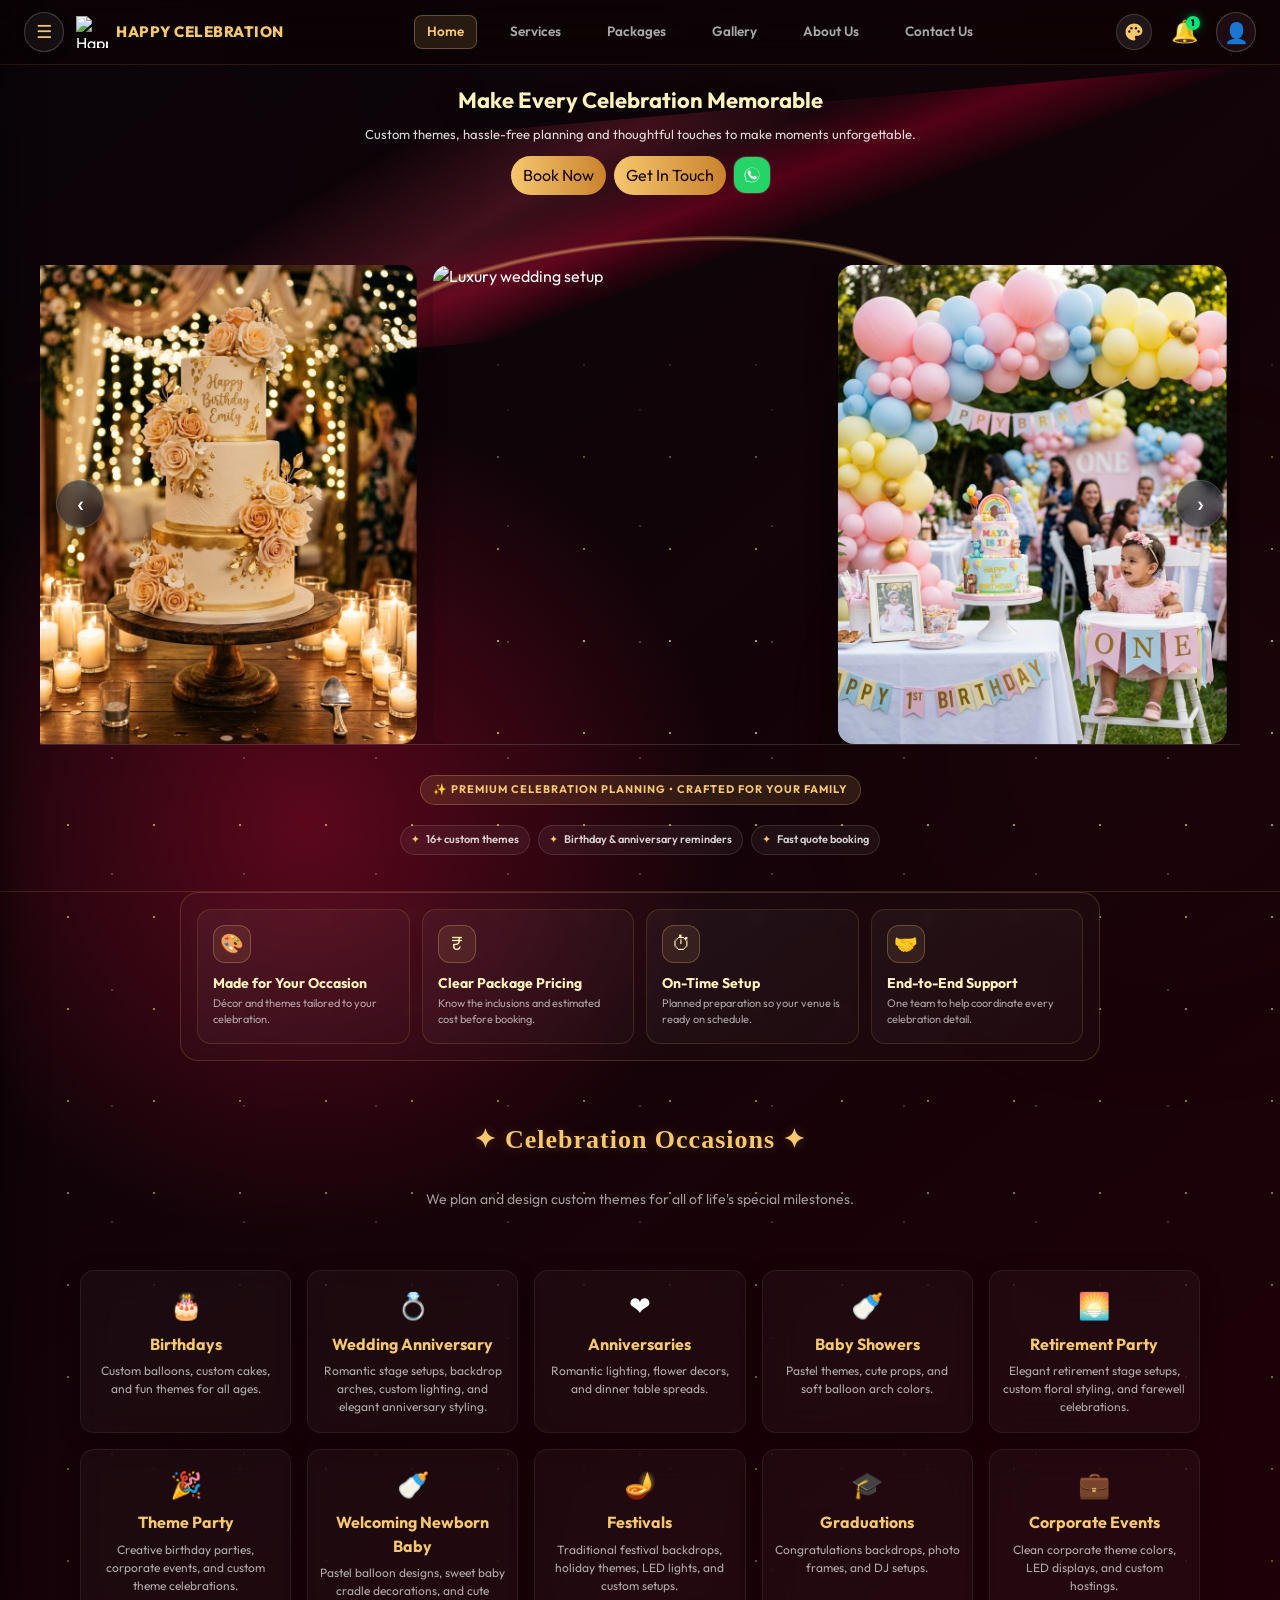
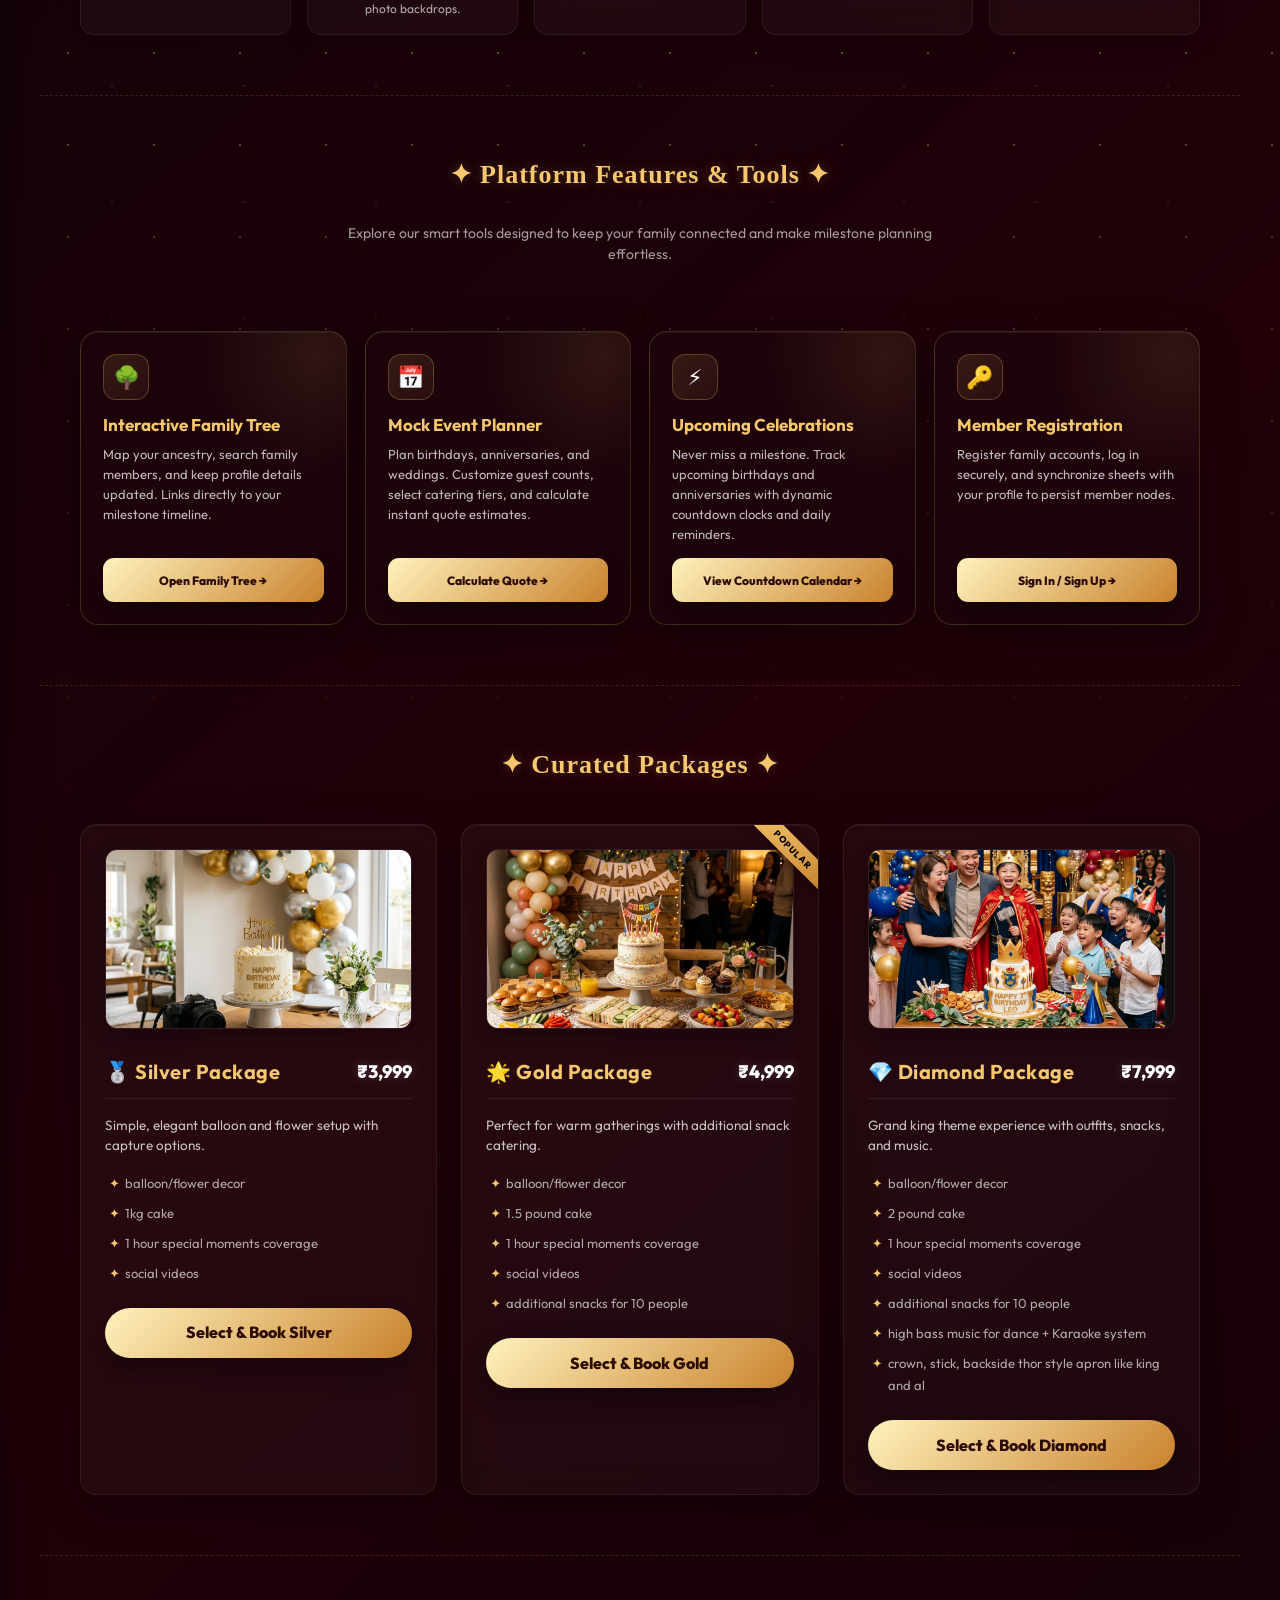
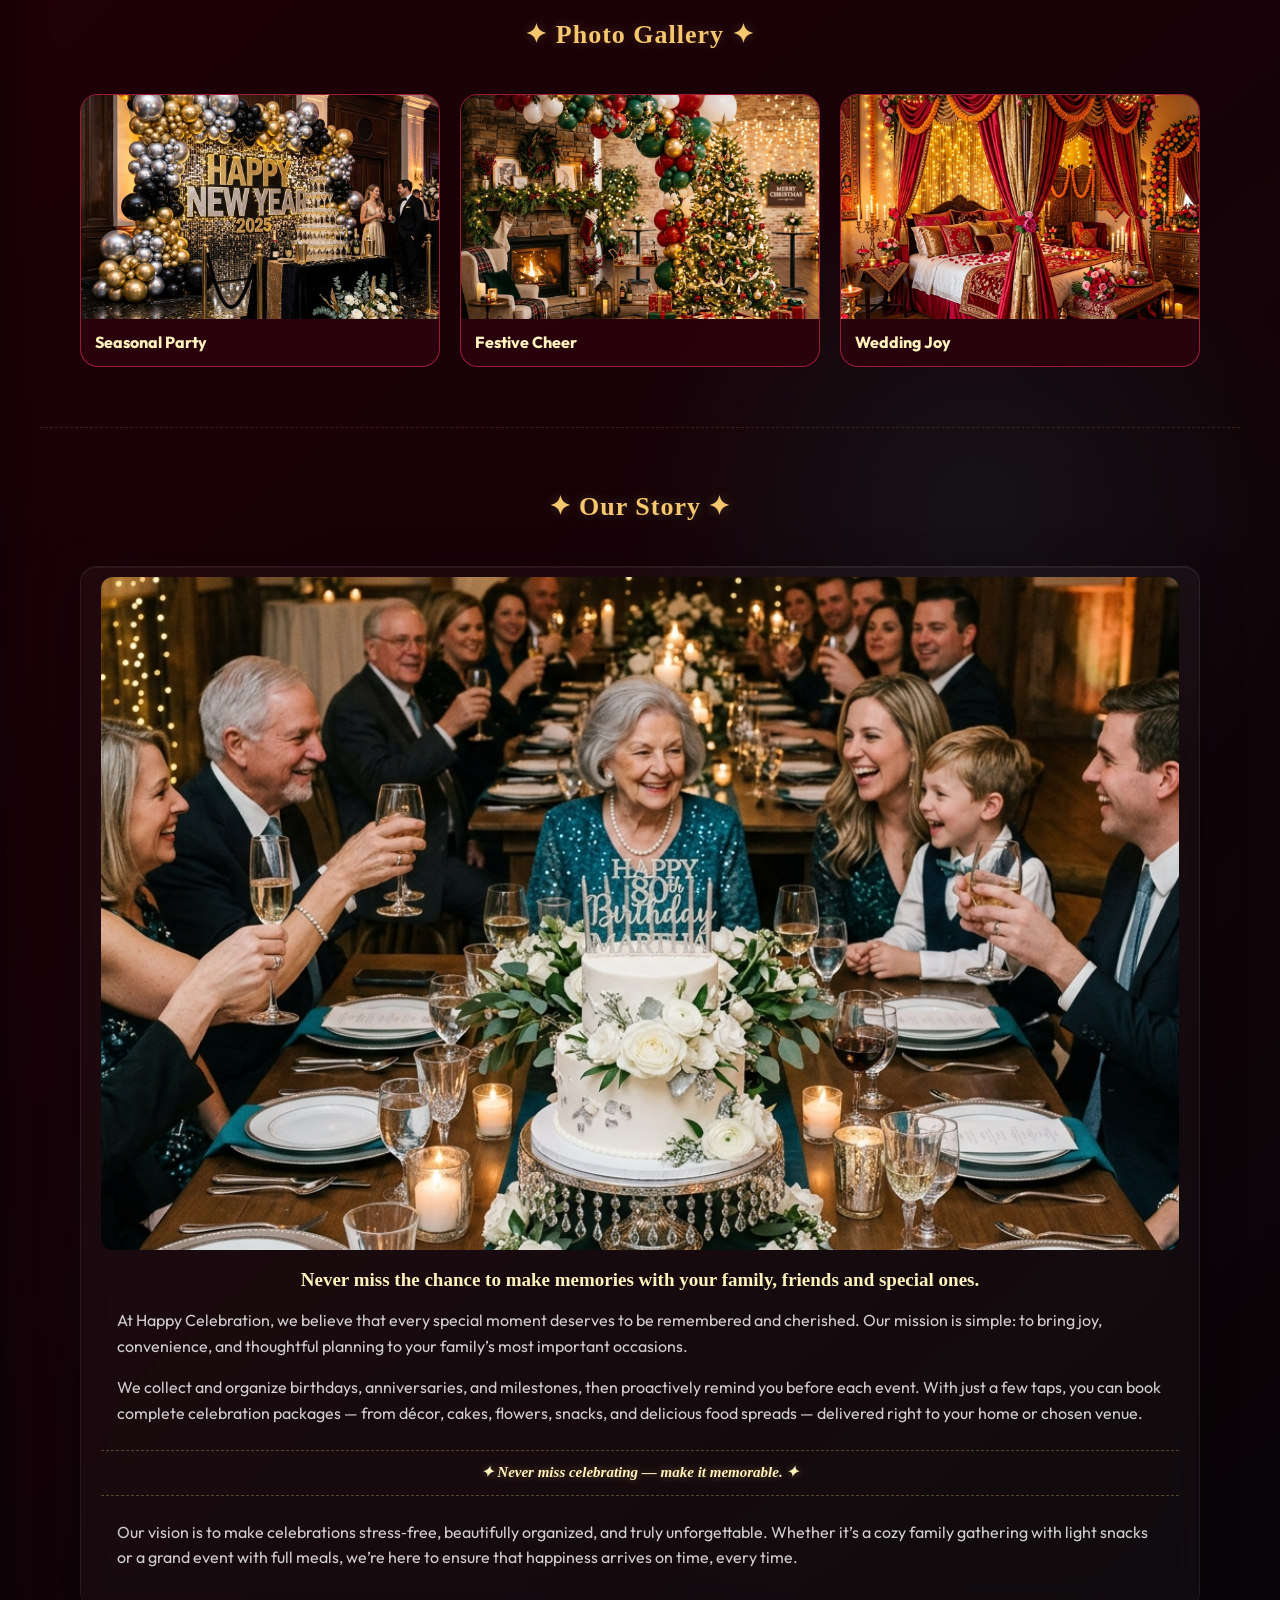
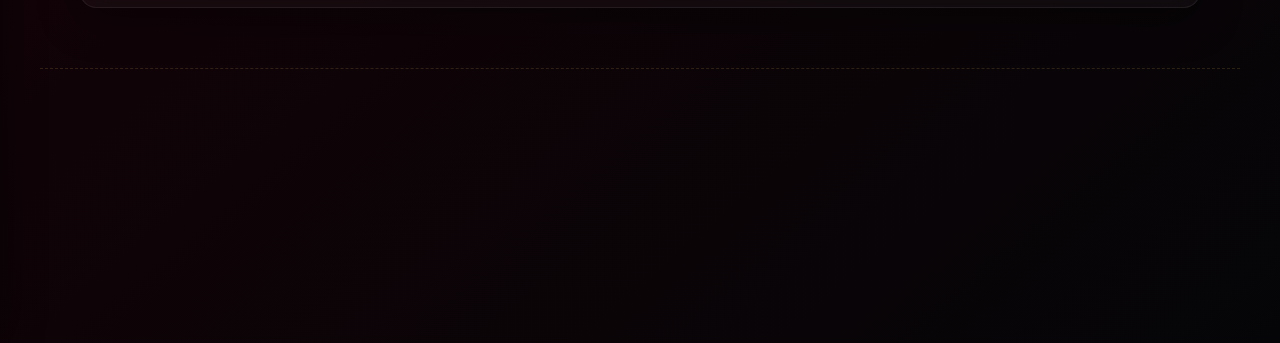
==== commit 61d8b899: "Redesign platform feature cards" ====
--- a/index.html
+++ b/index.html
@@ -8,7 +8,7 @@
     <link rel="preconnect" href="https://fonts.gstatic.com" crossorigin>
     <link href="https://fonts.googleapis.com/css2?family=Outfit:wght@300;400;500;600;700;800&family=Poppins:wght@300;400;500;600;700;800&display=swap" rel="stylesheet">
     <meta name="description" content="Happy Celebration — event planning, themes, and memorable moments. Book customized celebration packages and reminders.">
-    <link rel="stylesheet" href="styles.css?v=176">
+    <link rel="stylesheet" href="styles.css?v=177">
     <style>
       /* Staggered Twinkling Star Animations (Slow 8s cycle) */
       .sparkle-star {
--- a/styles.css
+++ b/styles.css
@@ -7742,5 +7742,95 @@
   box-shadow: 0 0 8px rgba(236, 130, 180, 0.3), 0 4px 10px rgba(0, 0, 0, 0.46) !important;
 }
 
-
-
+/* Balanced platform feature cards */
+.home-view #servicesSection .services-grid {
+  display: grid !important;
+  grid-template-columns: repeat(2, minmax(0, 1fr)) !important;
+  gap: 18px !important;
+  width: min(100%, 1180px);
+  margin: 26px auto 0;
+}
+
+.home-view #servicesSection .service-card {
+  display: flex !important;
+  min-width: 0;
+  min-height: 240px;
+  flex-direction: column !important;
+  align-items: stretch !important;
+  gap: 14px !important;
+  padding: 22px !important;
+  overflow: visible;
+  border: 1px solid rgba(245, 199, 110, 0.18) !important;
+  border-radius: 18px !important;
+  background:
+    radial-gradient(circle at 90% 8%, rgba(245, 199, 110, 0.09), transparent 34%),
+    rgba(30, 4, 12, 0.78) !important;
+}
+
+.home-view #servicesSection .service-icon {
+  width: 46px;
+  height: 46px;
+  flex: 0 0 46px;
+  border: 1px solid rgba(245, 199, 110, 0.24);
+  border-radius: 13px;
+  font-size: 22px;
+}
+
+.home-view #servicesSection .service-body {
+  display: flex;
+  min-width: 0;
+  flex: 1;
+  flex-direction: column;
+  margin: 0 !important;
+}
+
+.home-view #servicesSection .service-card-title {
+  margin: 0 0 8px;
+  font-size: 17px;
+  line-height: 1.25;
+}
+
+.home-view #servicesSection .service-card-desc {
+  display: block;
+  max-height: none !important;
+  margin: 0 !important;
+  overflow: visible !important;
+  color: rgba(255, 255, 255, 0.72);
+  font-size: 13px;
+  line-height: 1.55;
+  text-overflow: clip;
+}
+
+.home-view #servicesSection .service-card .primary-action,
+.home-view #servicesSection .service-card .service-link-btn {
+  width: 100% !important;
+  min-height: 44px;
+  margin: auto 0 0 !important;
+  padding: 10px 14px !important;
+  border-radius: 11px !important;
+  font-size: 12px !important;
+  line-height: 1.25;
+  text-align: center;
+  white-space: normal;
+}
+
+@media (min-width: 1100px) {
+  .home-view #servicesSection .services-grid {
+    grid-template-columns: repeat(4, minmax(0, 1fr)) !important;
+  }
+}
+
+@media (max-width: 620px) {
+  .home-view #servicesSection .services-grid {
+    grid-template-columns: 1fr !important;
+    gap: 14px !important;
+  }
+
+  .home-view #servicesSection .service-card {
+    min-height: 0;
+    padding: 18px !important;
+  }
+}
+
+
+
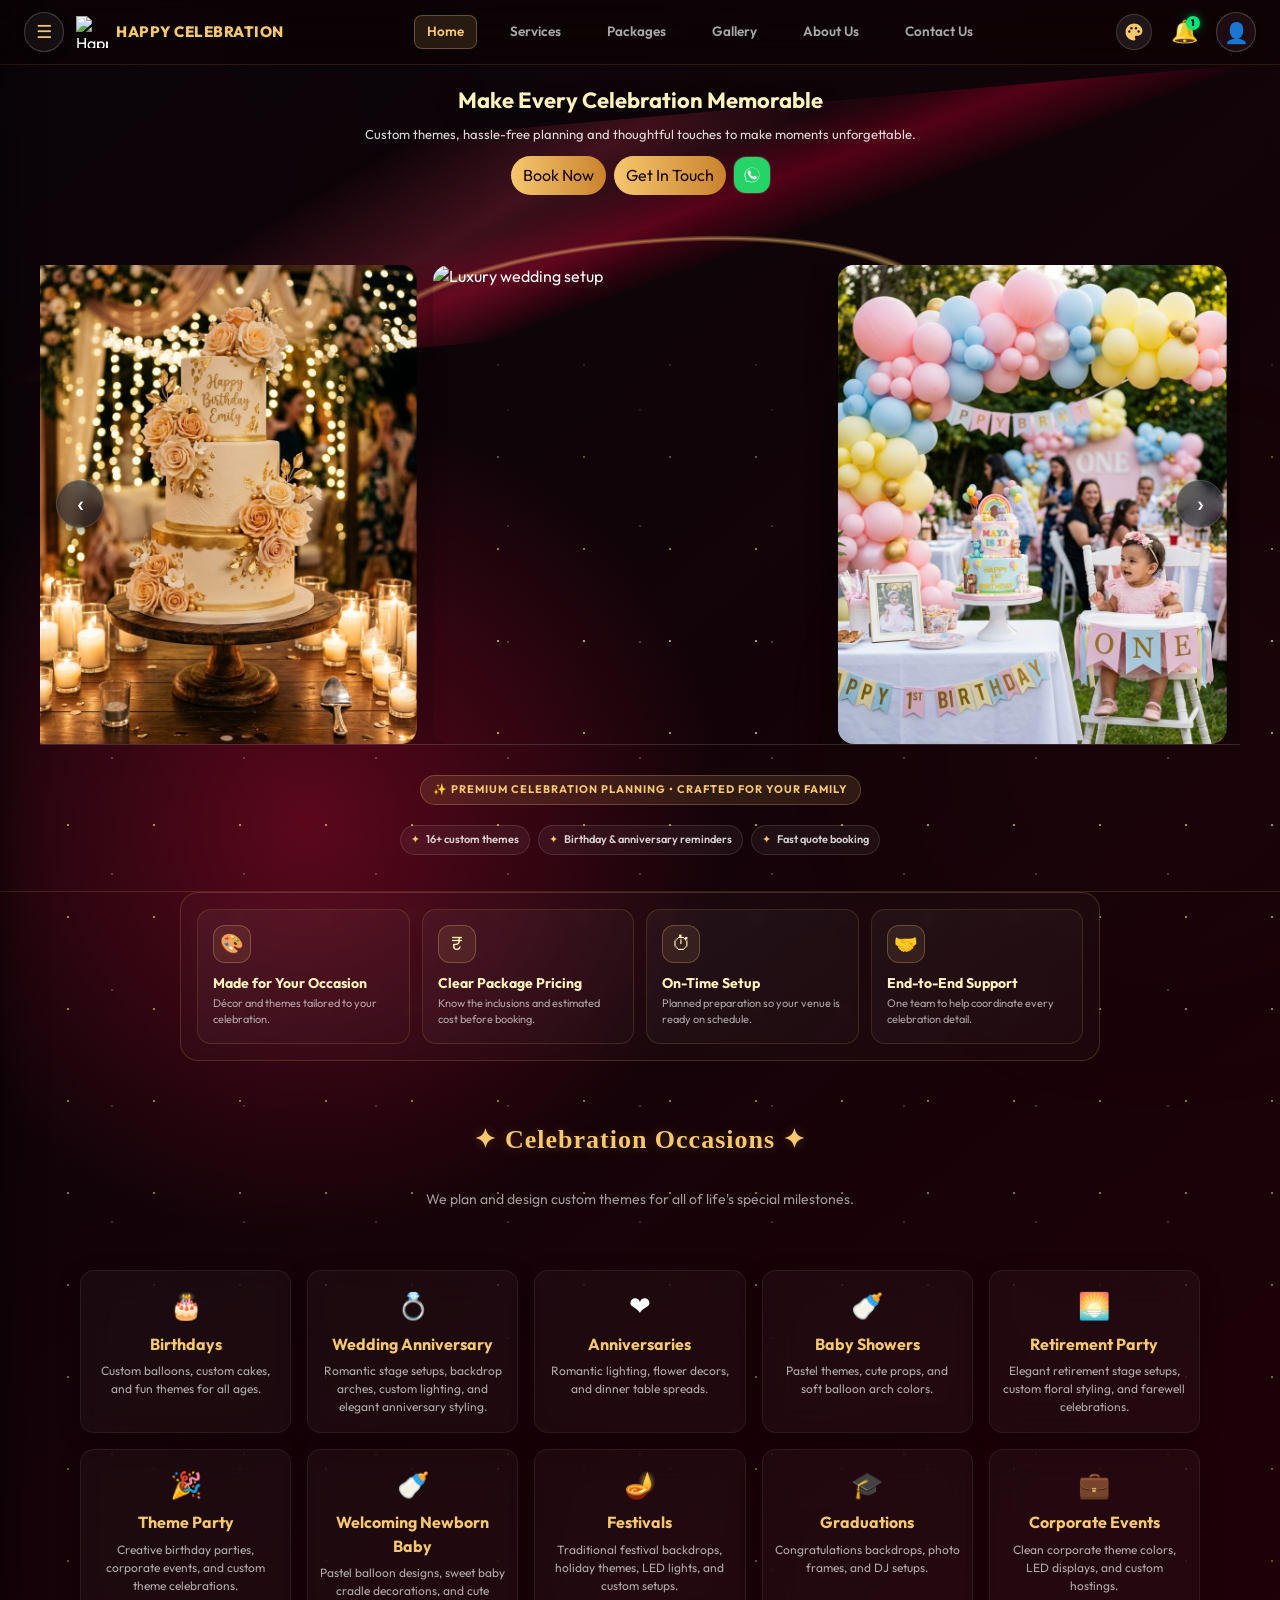
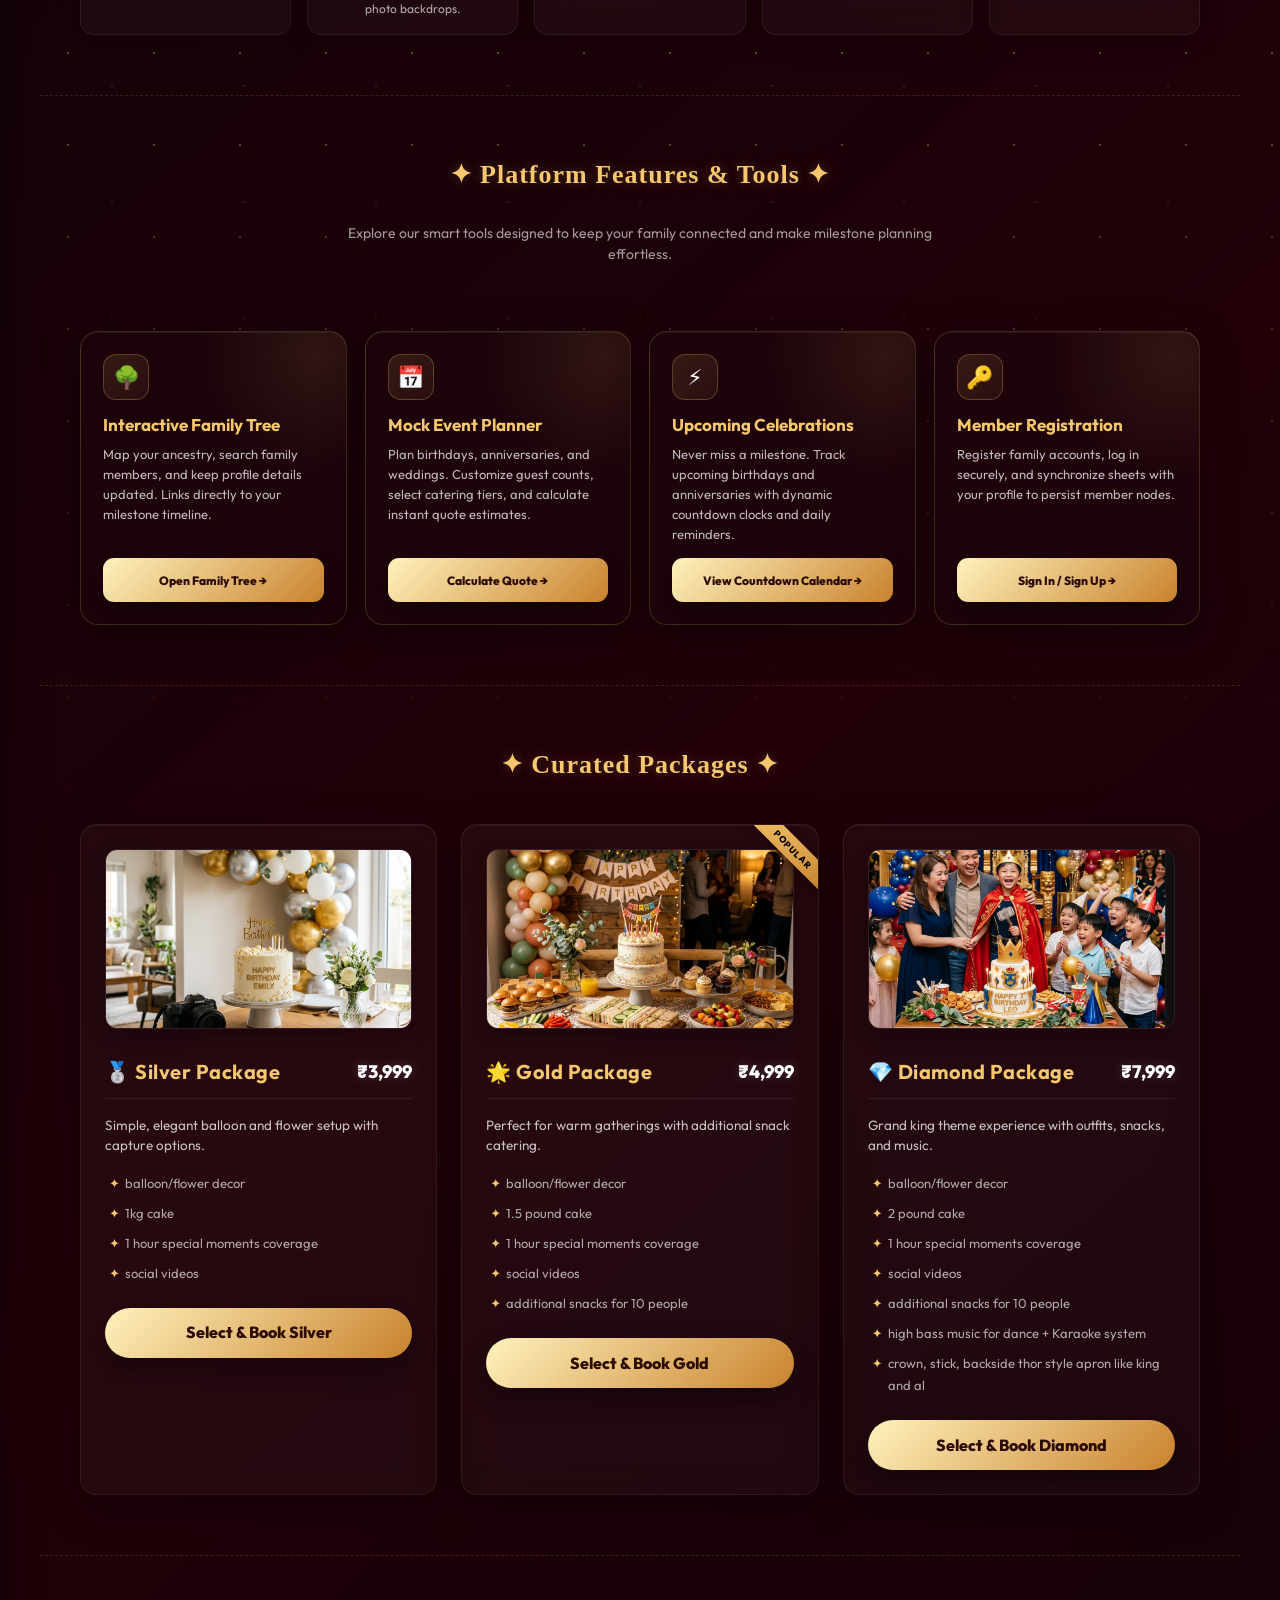
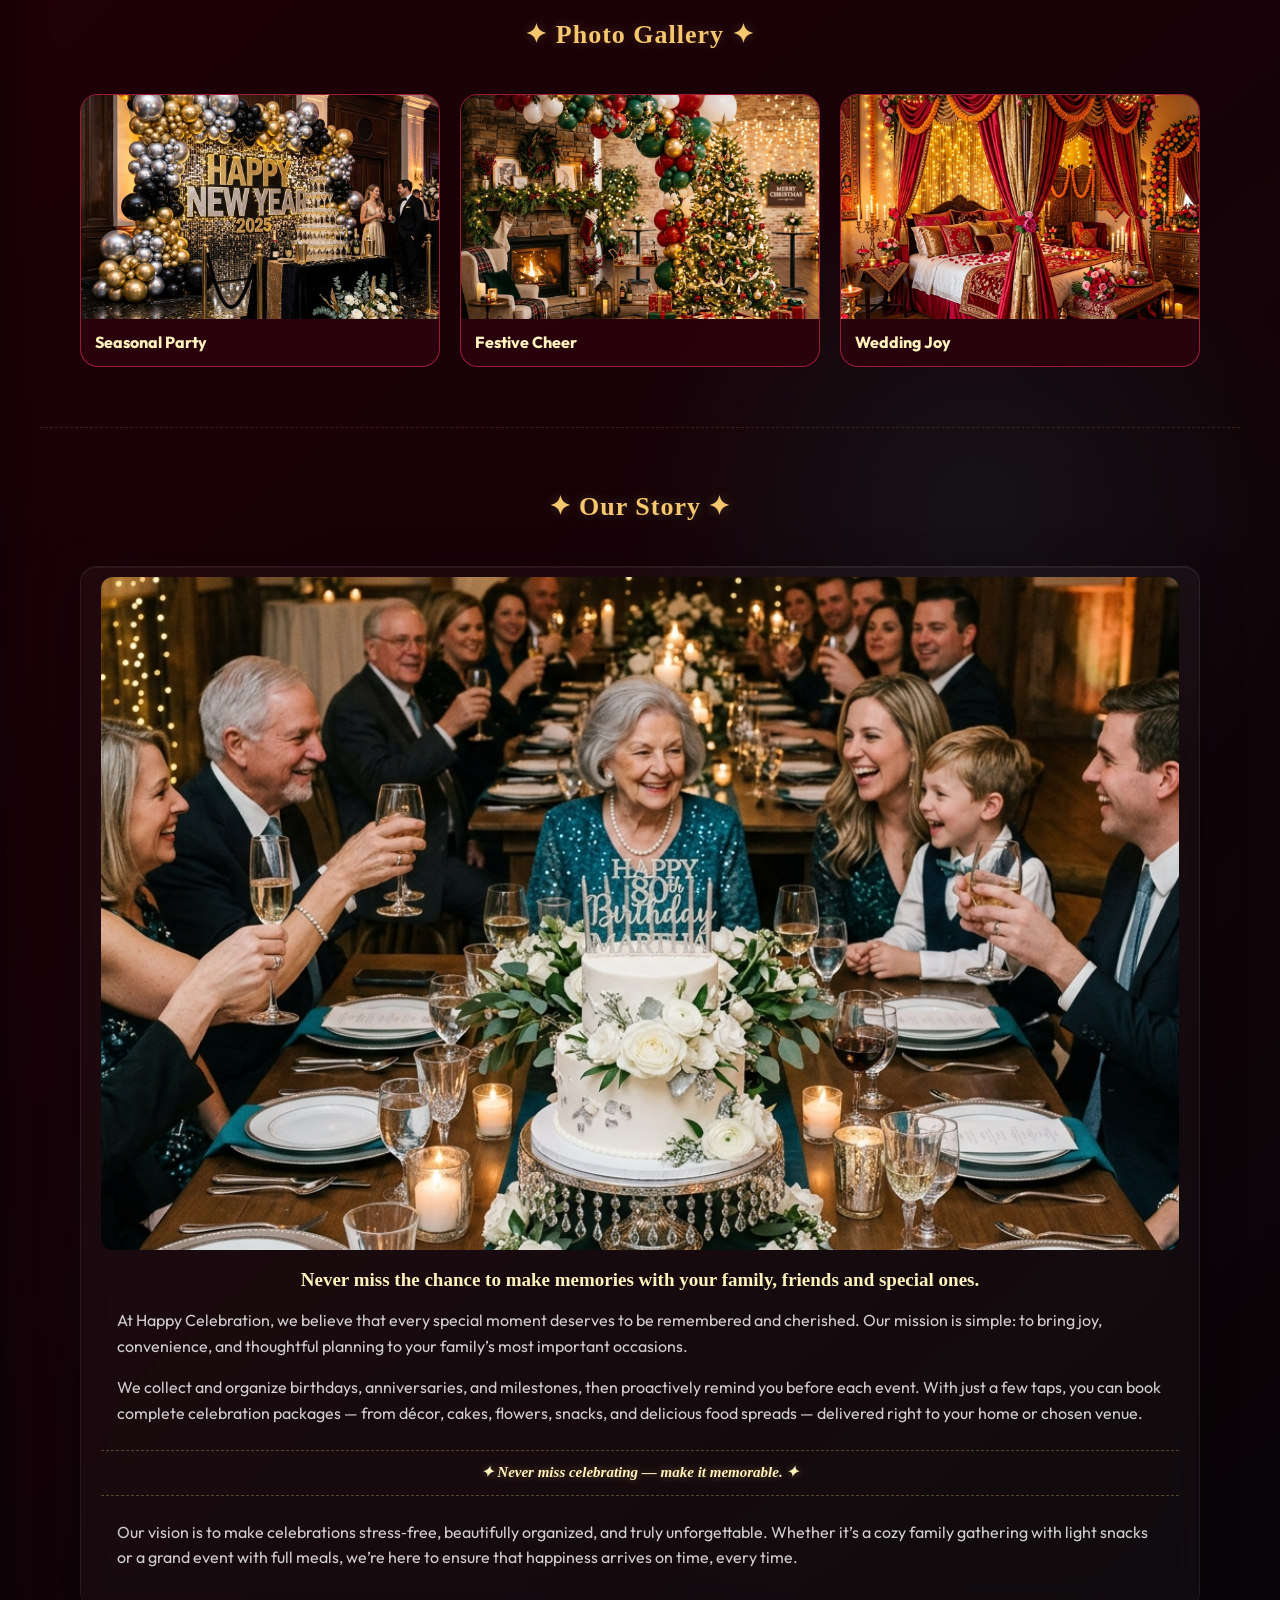
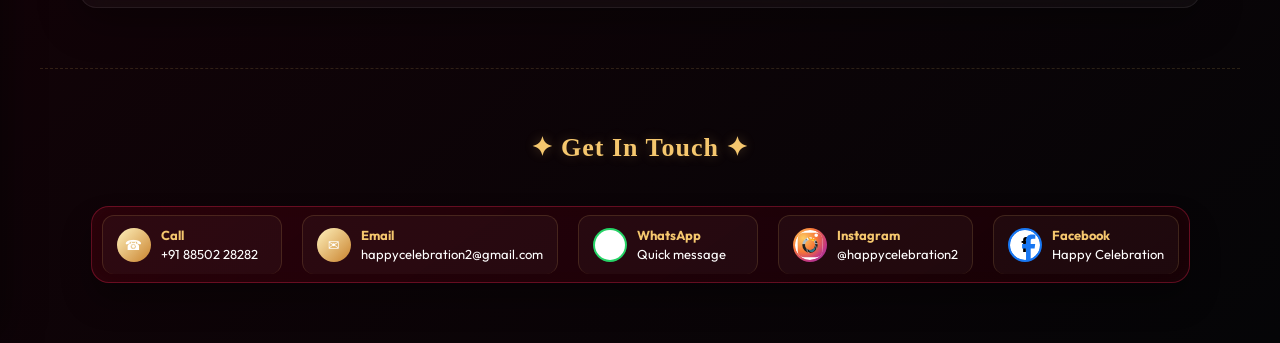
==== commit 18960e2f: "Open relationship menu from child rows" ====
--- a/index.html
+++ b/index.html
@@ -1524,7 +1524,7 @@
       </div>
     </template>
 
-    <script src="script.js?v=139"></script>
+    <script src="script.js?v=140"></script>
     <script>
       // Inline Custom JS Carousel Slider with Ambient Drift (10s speed) & Arrow Shifting (0.3s transition)
       (function() {
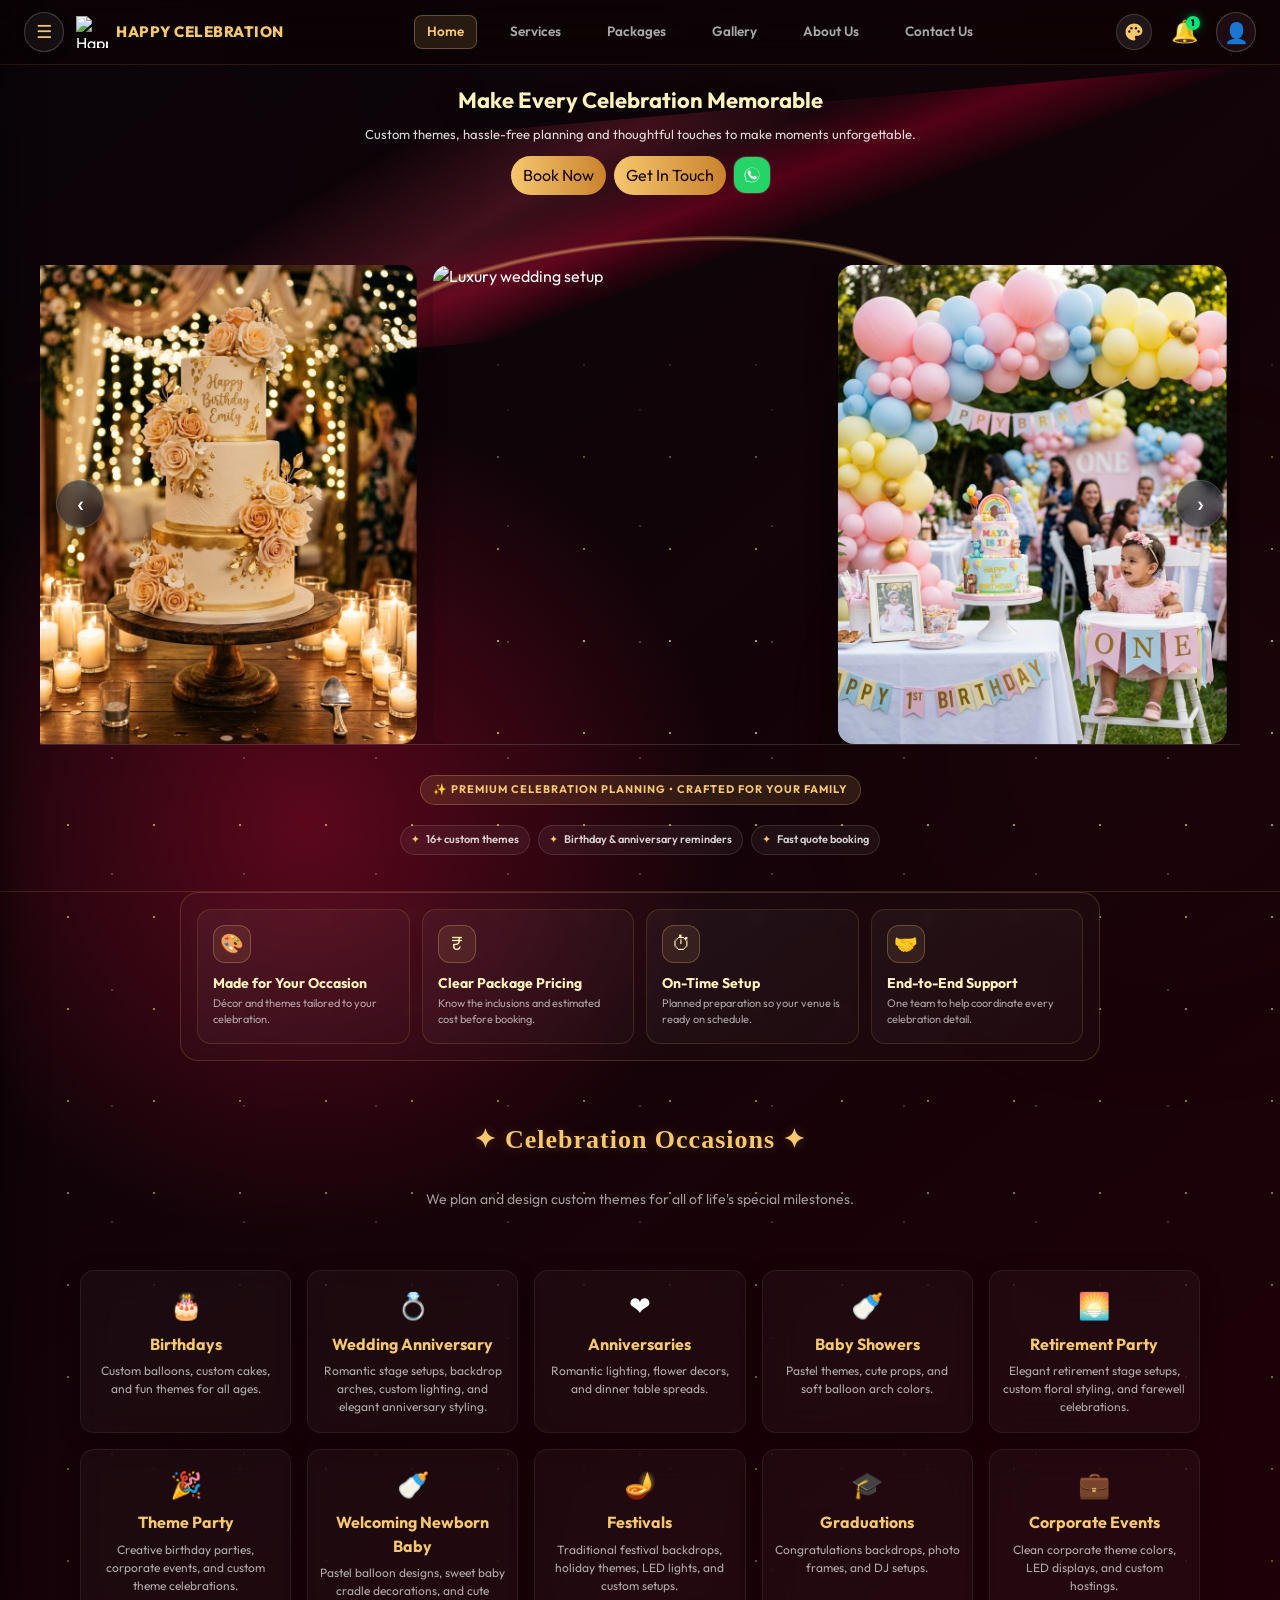
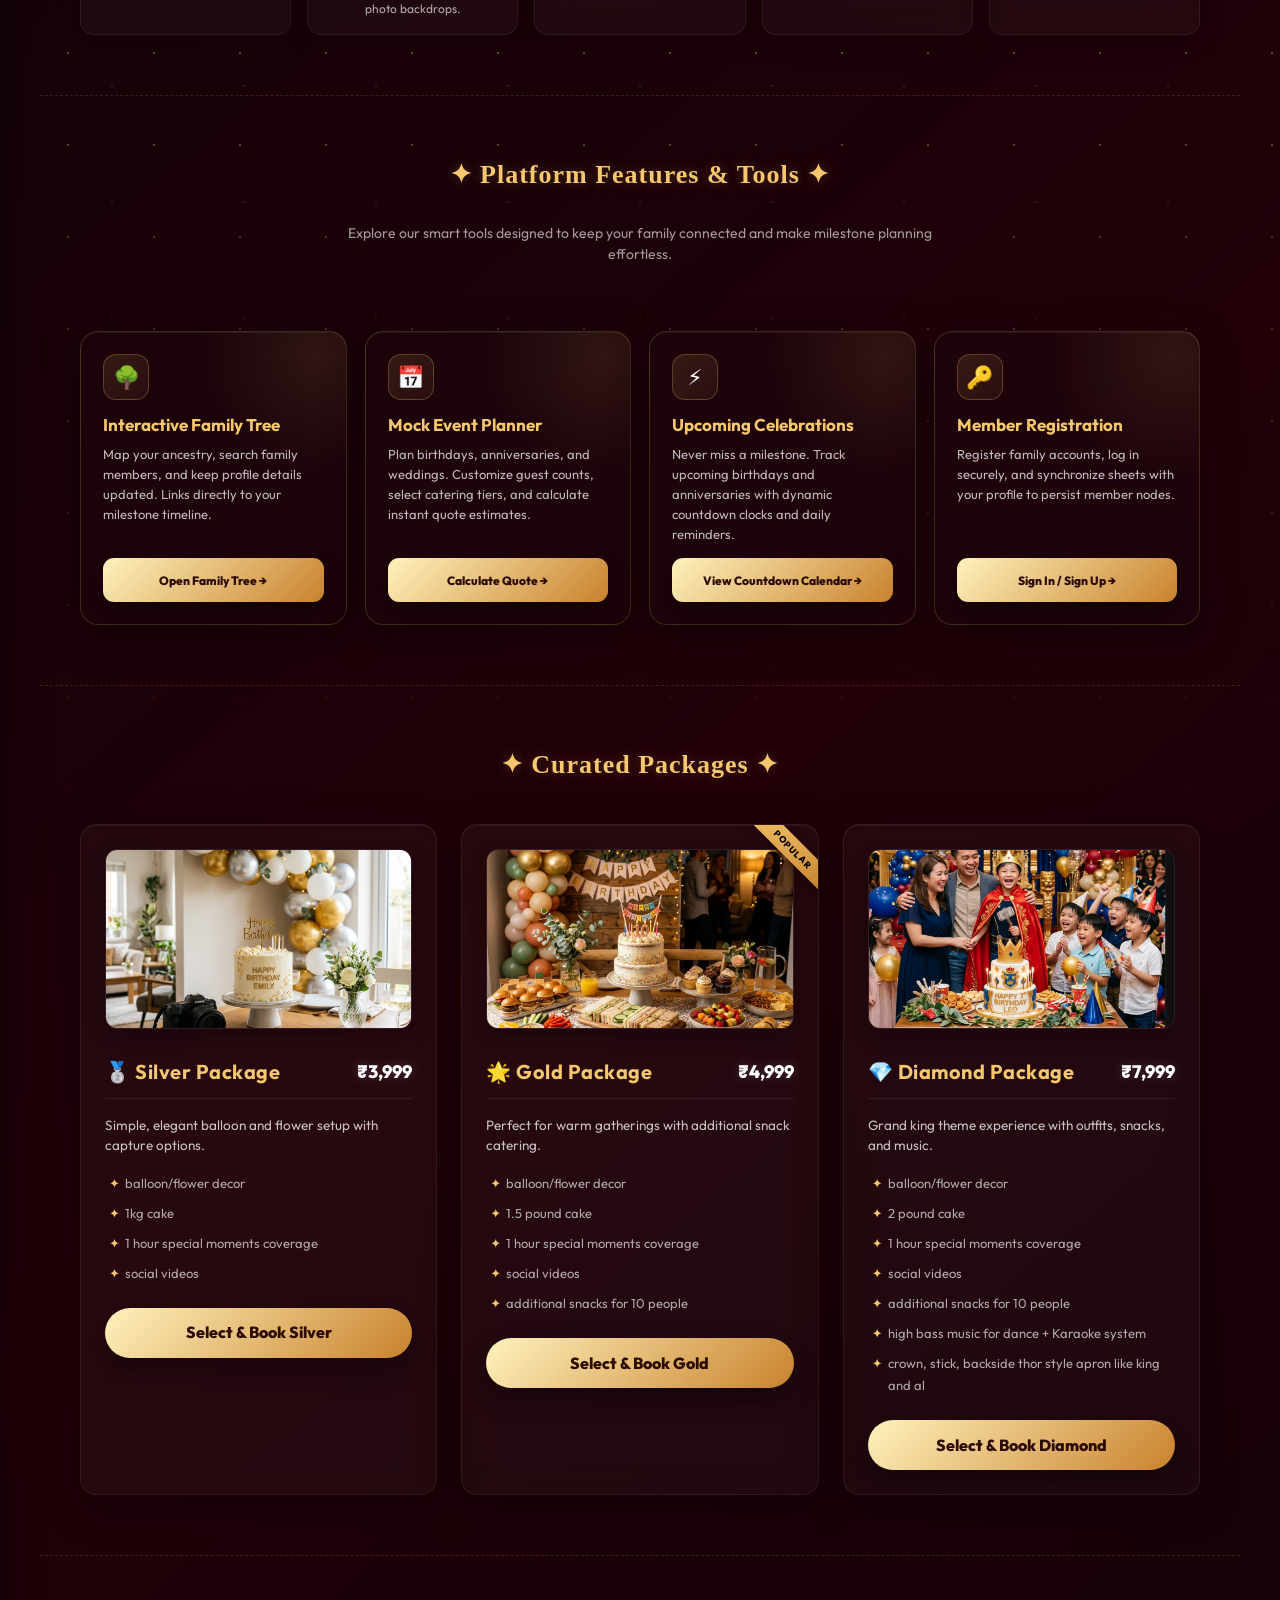
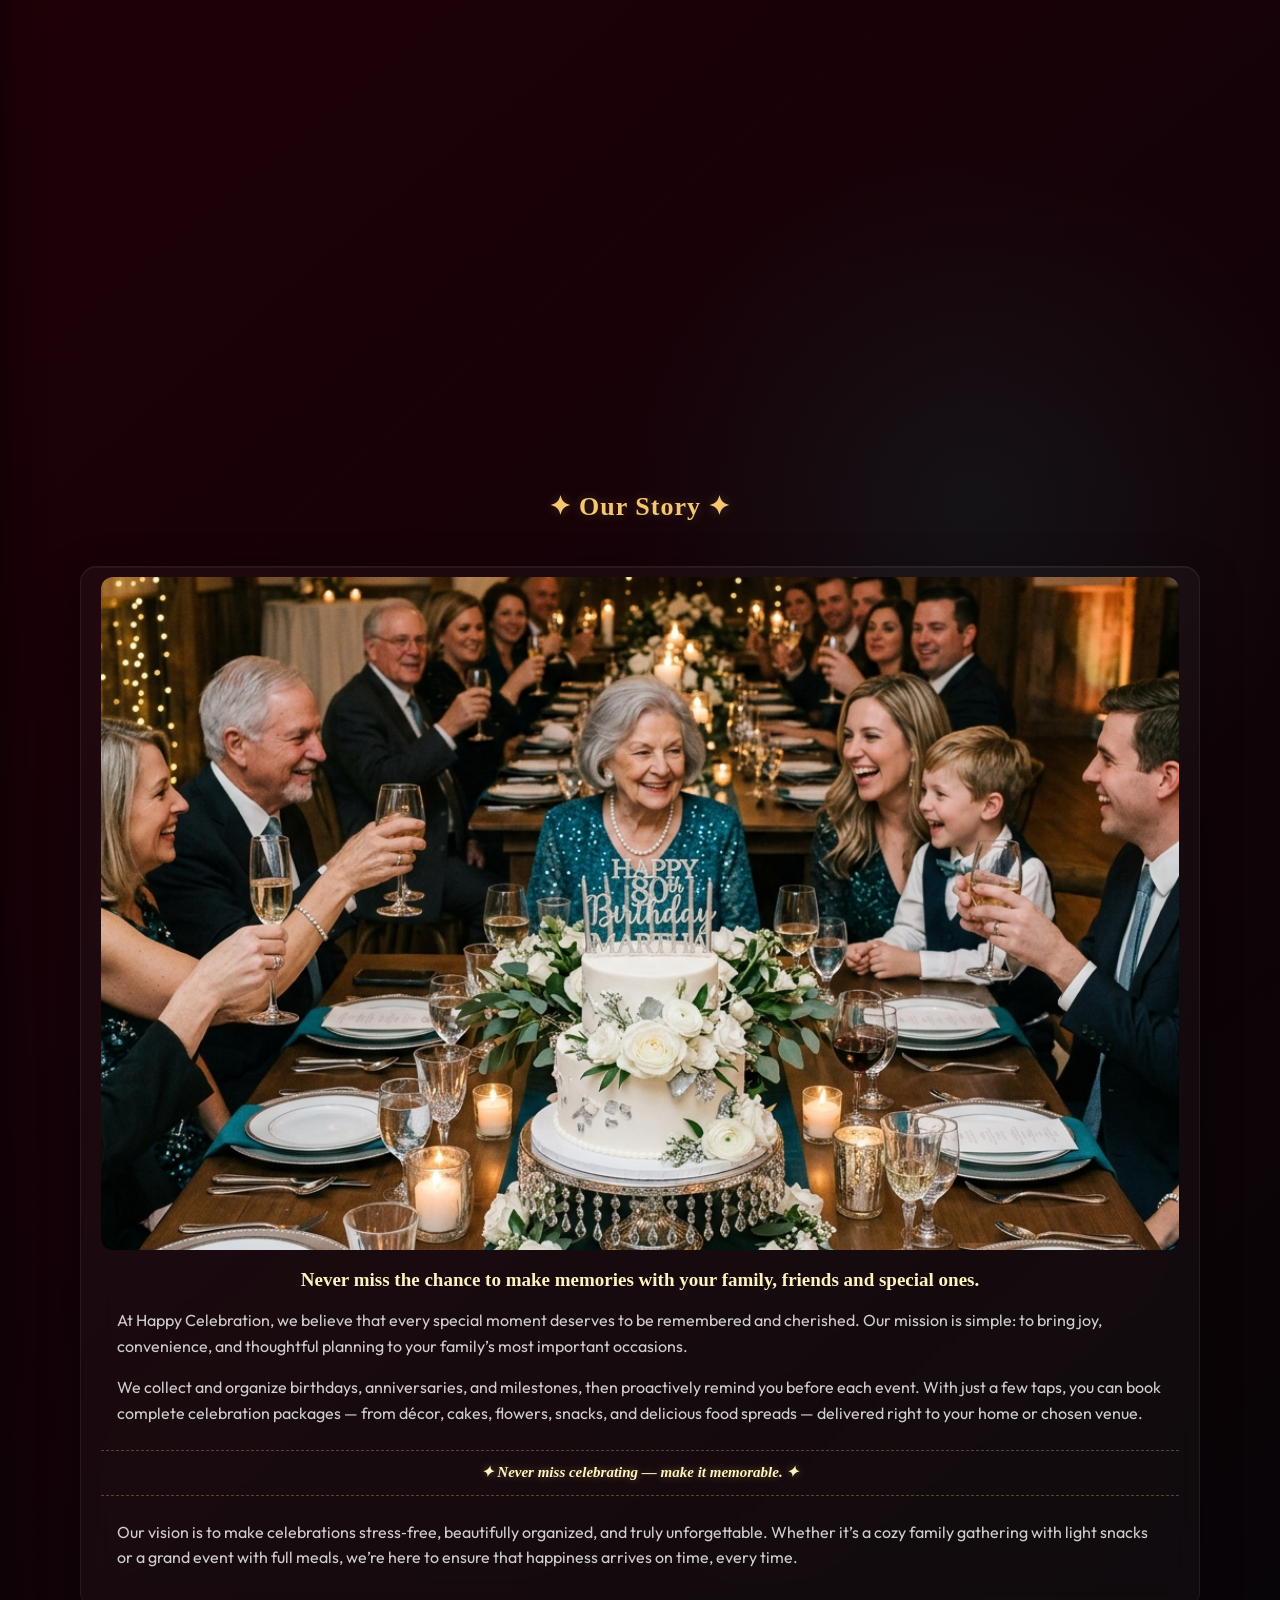
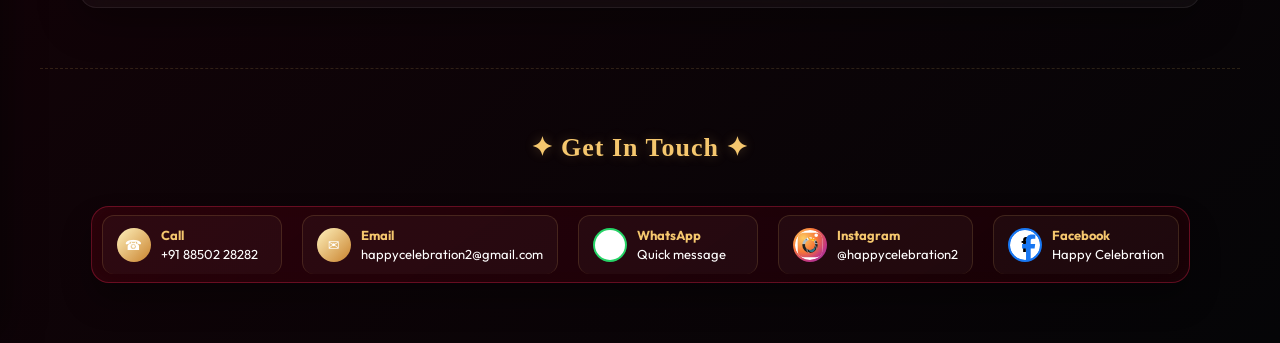
==== commit be00830f: "Increase family tree name size" ====
--- a/index.html
+++ b/index.html
@@ -8,7 +8,7 @@
     <link rel="preconnect" href="https://fonts.gstatic.com" crossorigin>
     <link href="https://fonts.googleapis.com/css2?family=Outfit:wght@300;400;500;600;700;800&family=Poppins:wght@300;400;500;600;700;800&display=swap" rel="stylesheet">
     <meta name="description" content="Happy Celebration — event planning, themes, and memorable moments. Book customized celebration packages and reminders.">
-    <link rel="stylesheet" href="styles.css?v=177">
+    <link rel="stylesheet" href="styles.css?v=178">
     <style>
       /* Staggered Twinkling Star Animations (Slow 8s cycle) */
       .sparkle-star {
--- a/styles.css
+++ b/styles.css
@@ -2602,7 +2602,7 @@
 
 .family-member-card .node-name {
   font-family: 'Poppins', Inter, system-ui, sans-serif !important;
-  font-size: 10px;
+  font-size: 12px;
   font-weight: 600 !important;
   color: #ffffff !important;
   text-align: center;
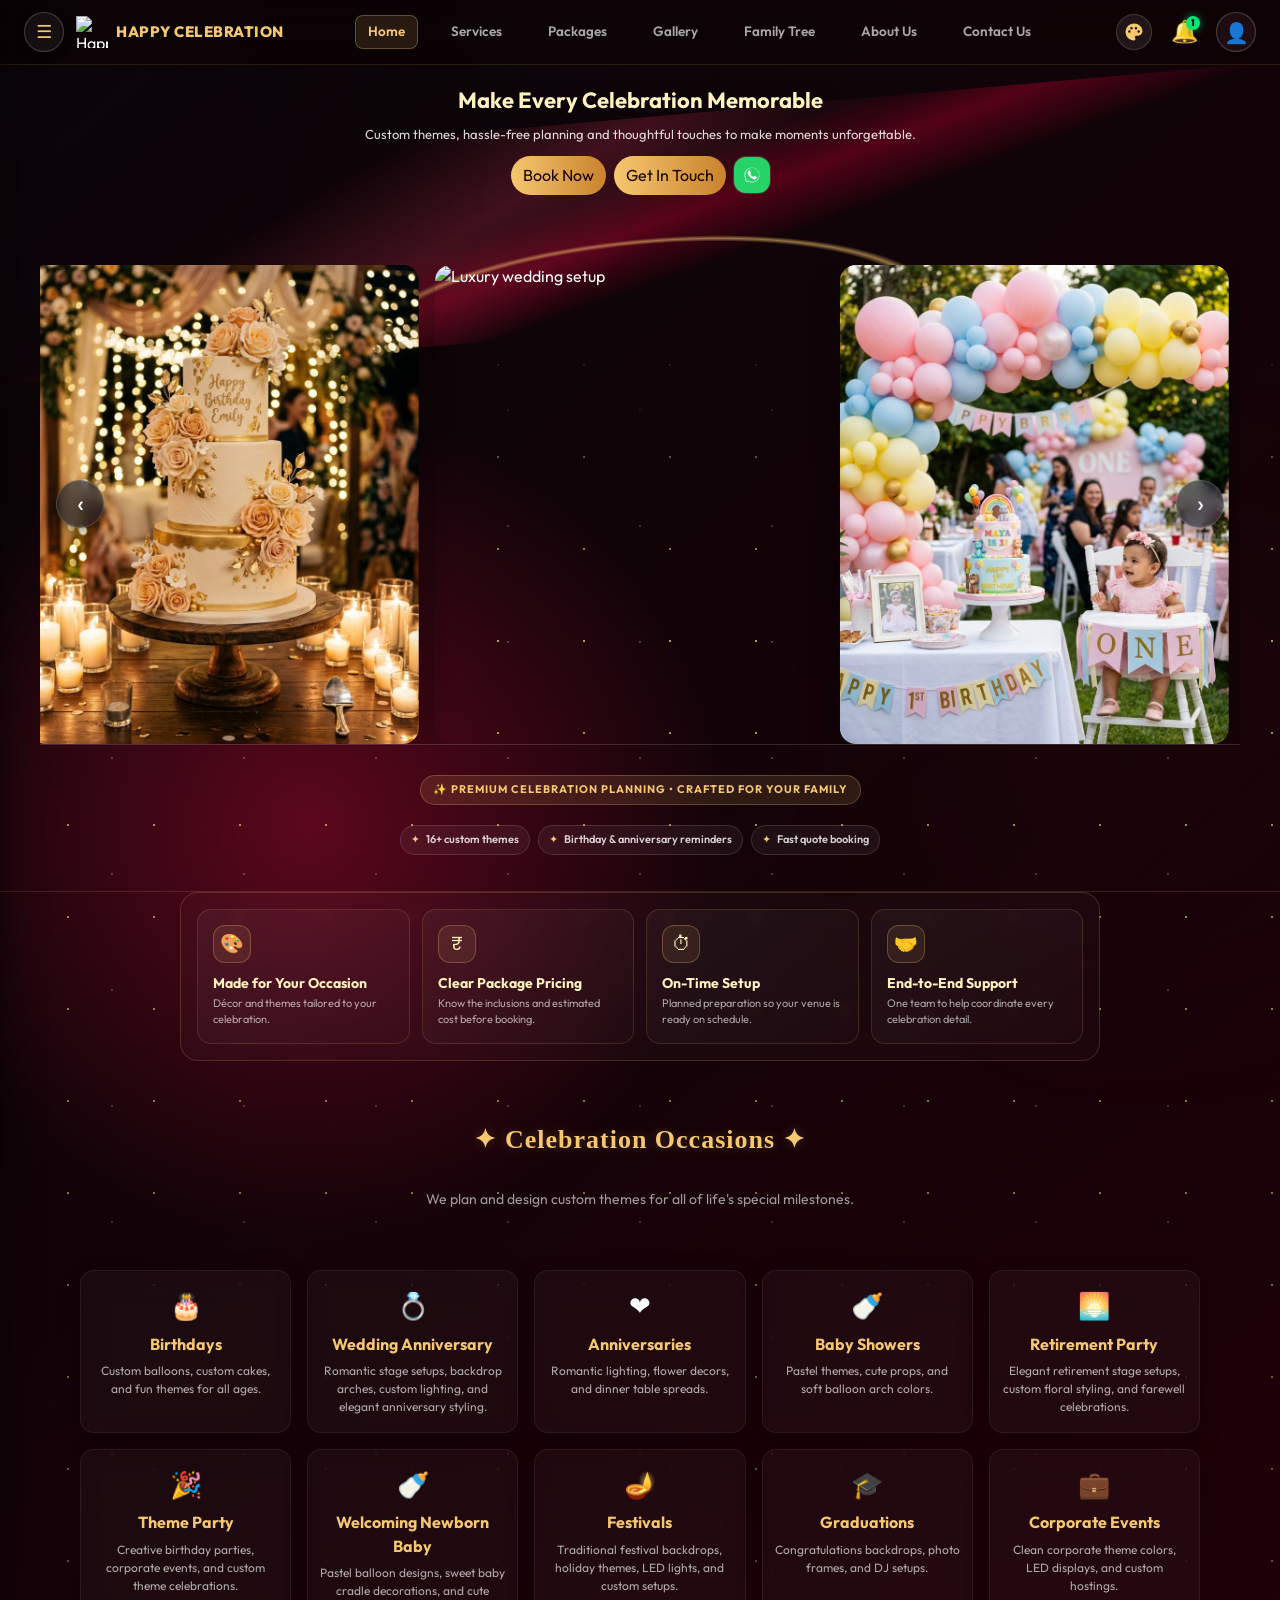
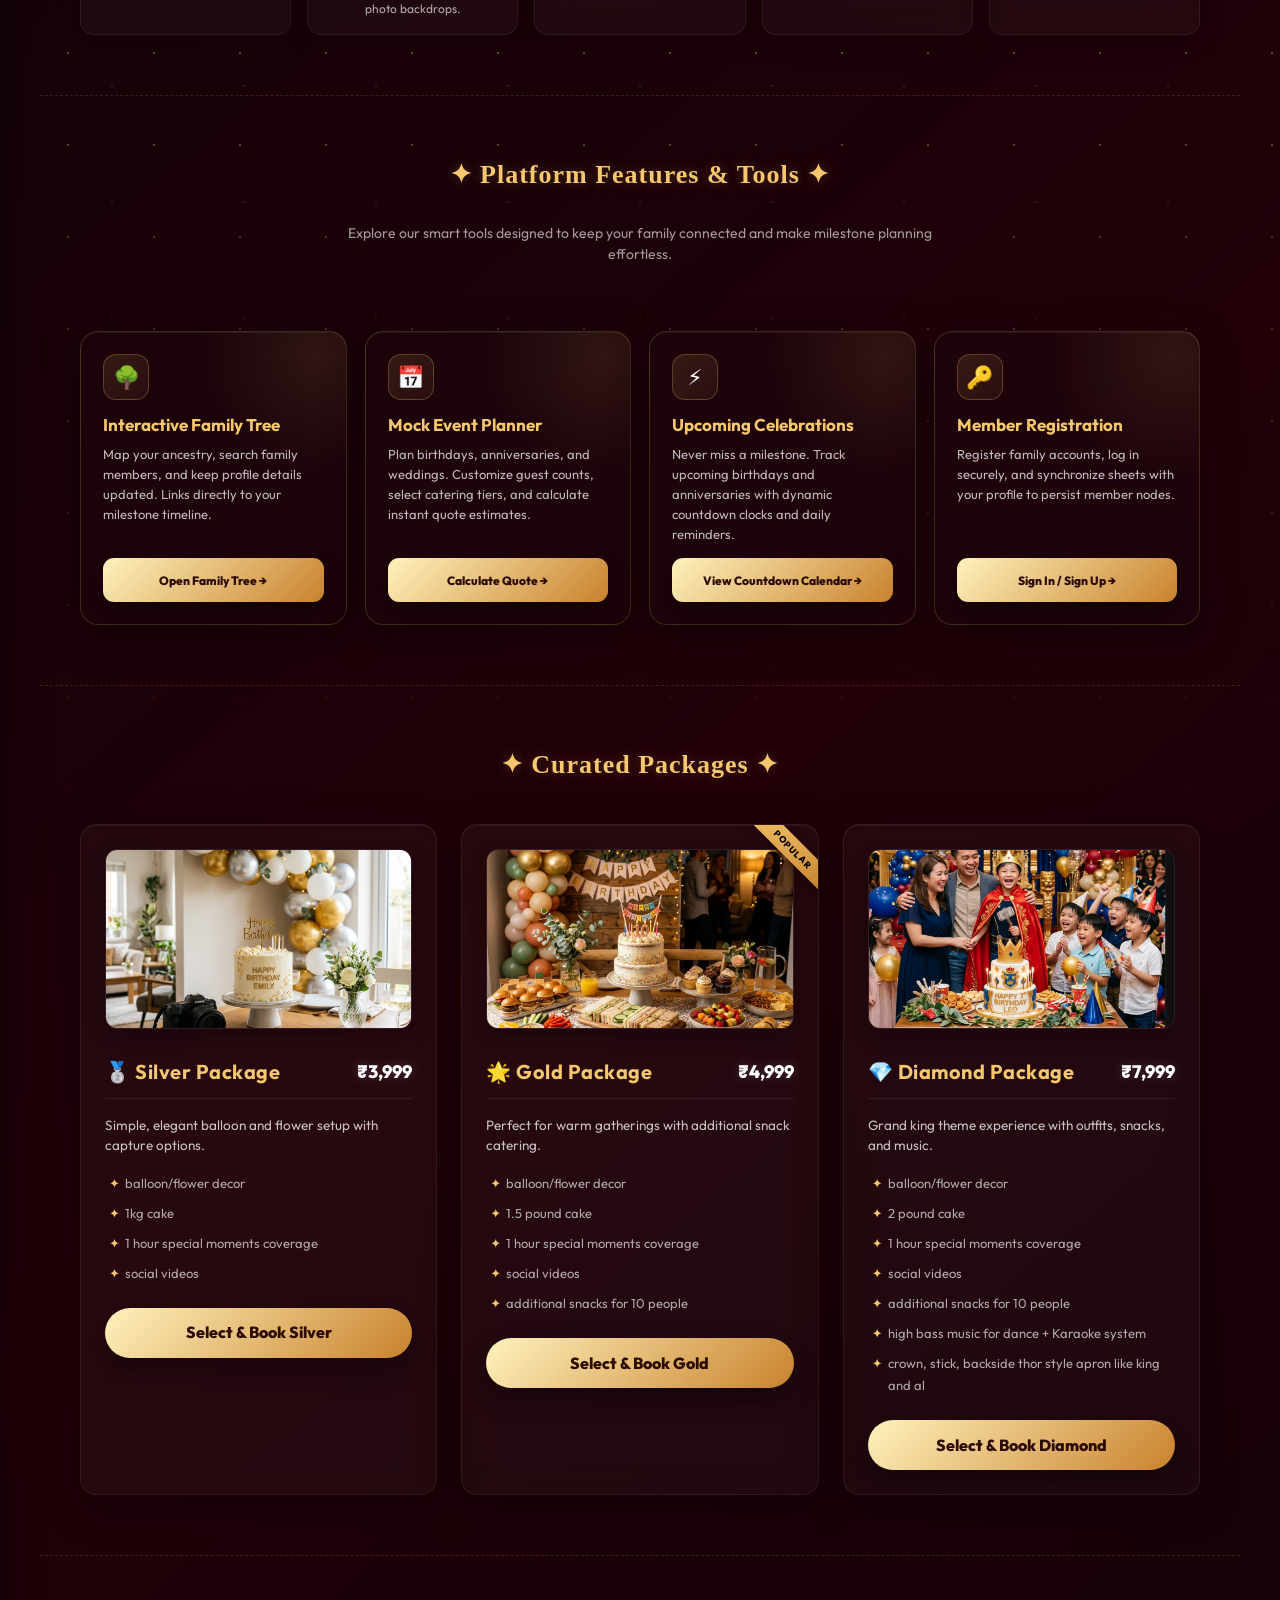
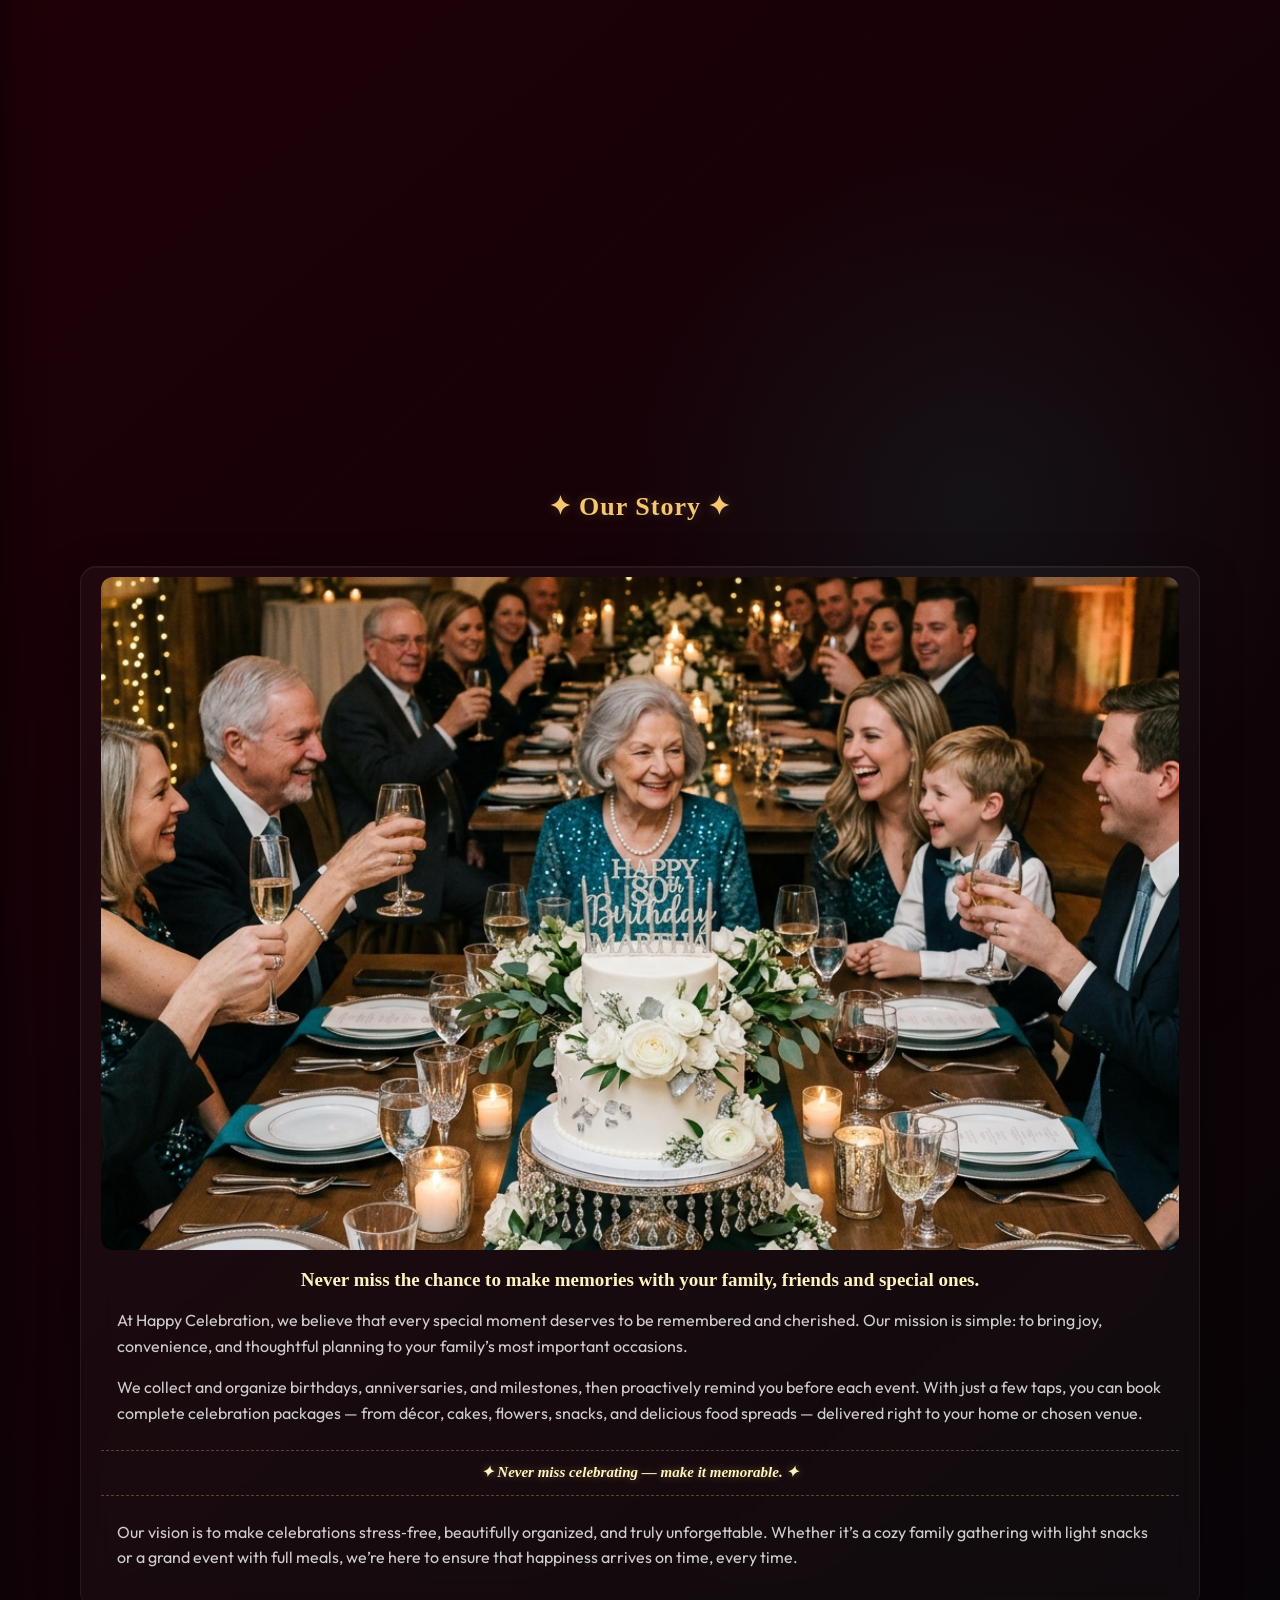
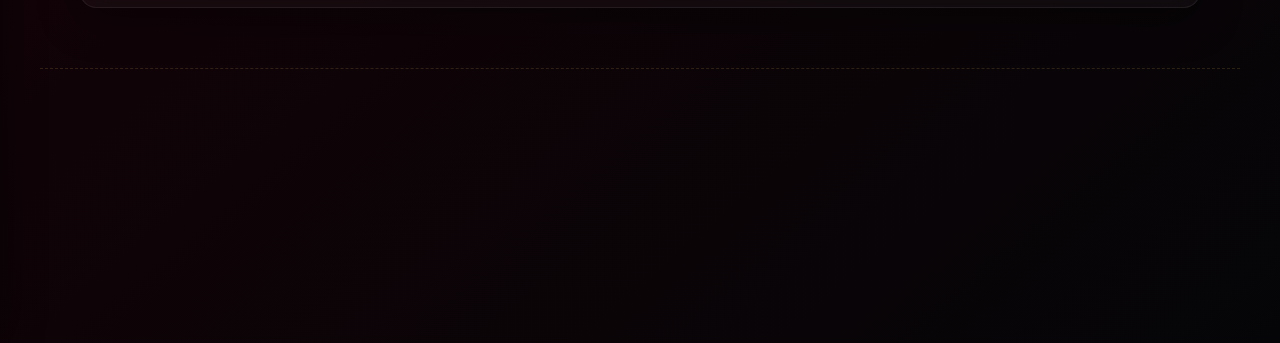
==== commit 7c04c73a: "Add family tree navigation tab" ====
--- a/index.html
+++ b/index.html
@@ -227,6 +227,7 @@
               <button class="nav-link-btn" data-nav-panel="services" type="button">Services</button>
               <button class="nav-link-btn" data-nav-panel="packages" type="button">Packages</button>
               <button class="nav-link-btn" data-nav-panel="gallery" type="button">Gallery</button>
+              <button class="nav-link-btn" data-nav-panel="family" type="button">Family Tree</button>
               <button class="nav-link-btn" data-nav-panel="about" type="button">About Us</button>
               <button class="nav-link-btn" data-nav-panel="contact" type="button">Contact Us</button>
             </nav>
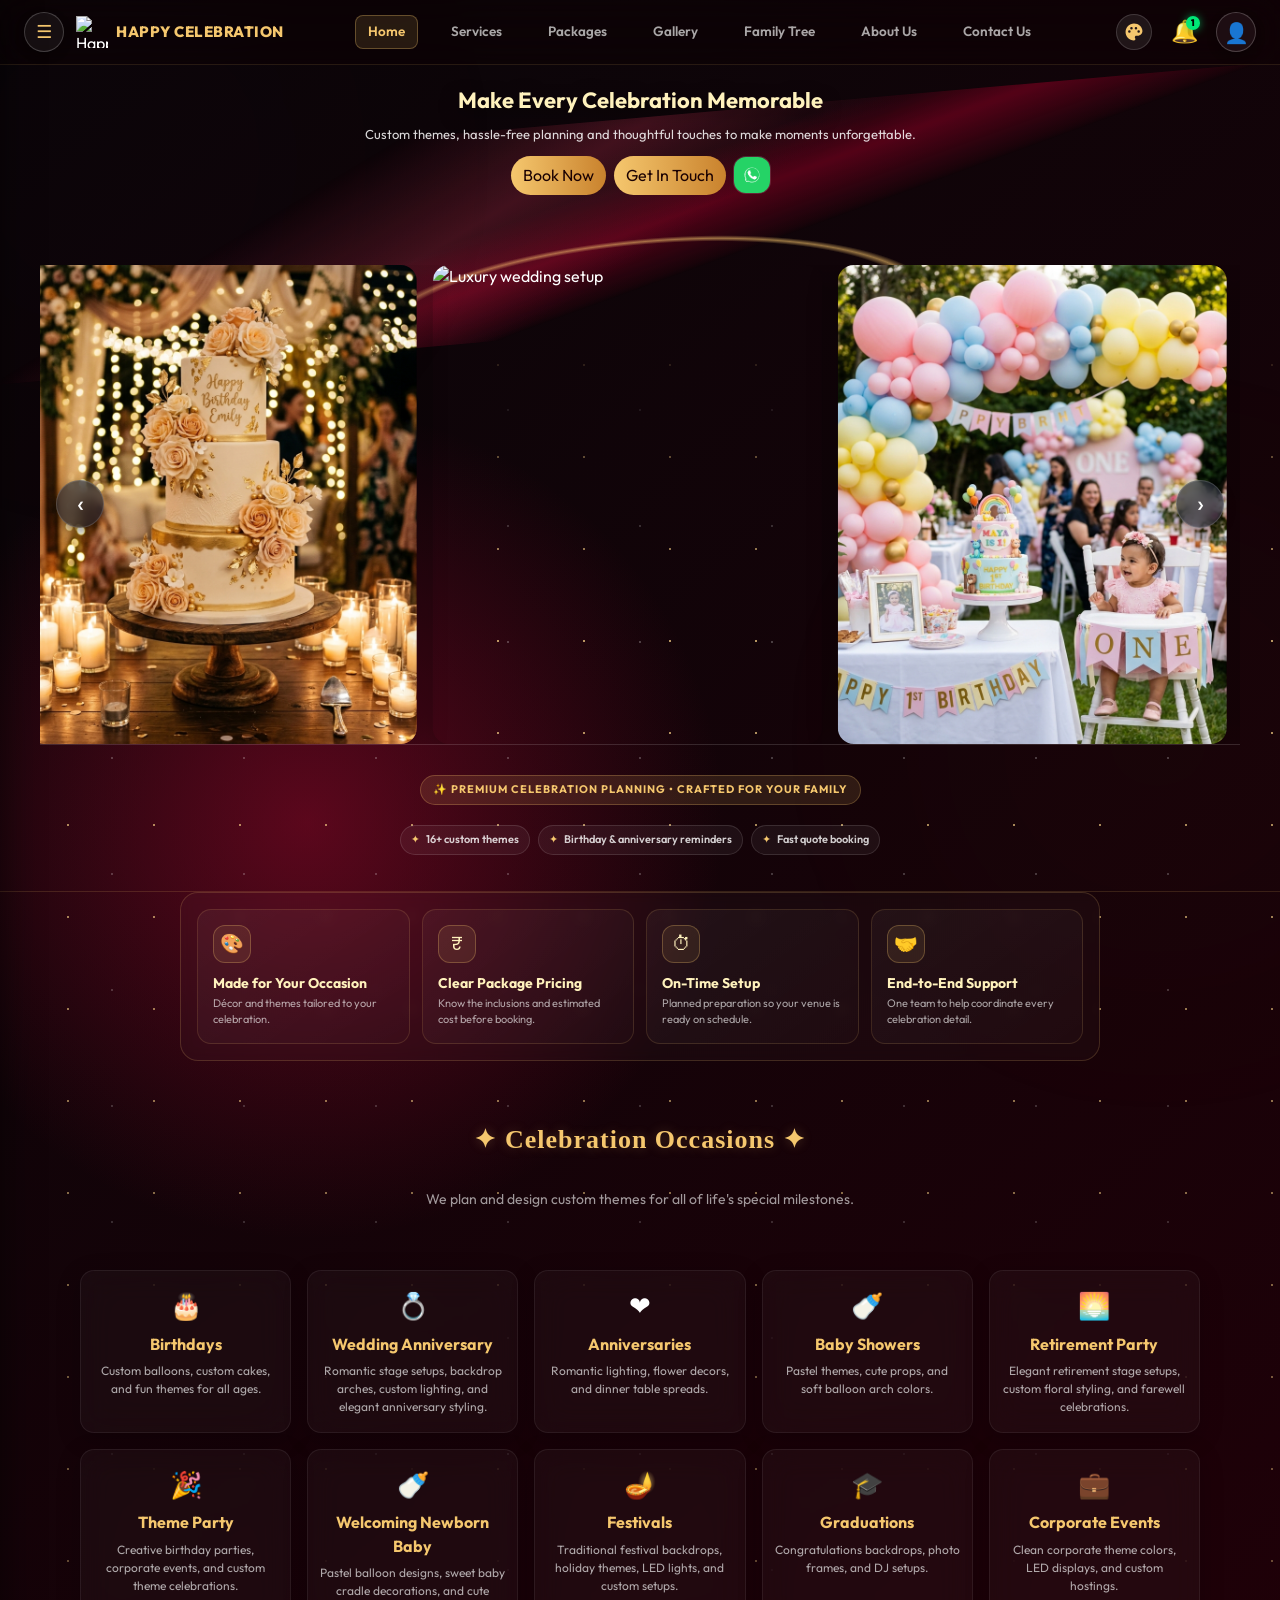
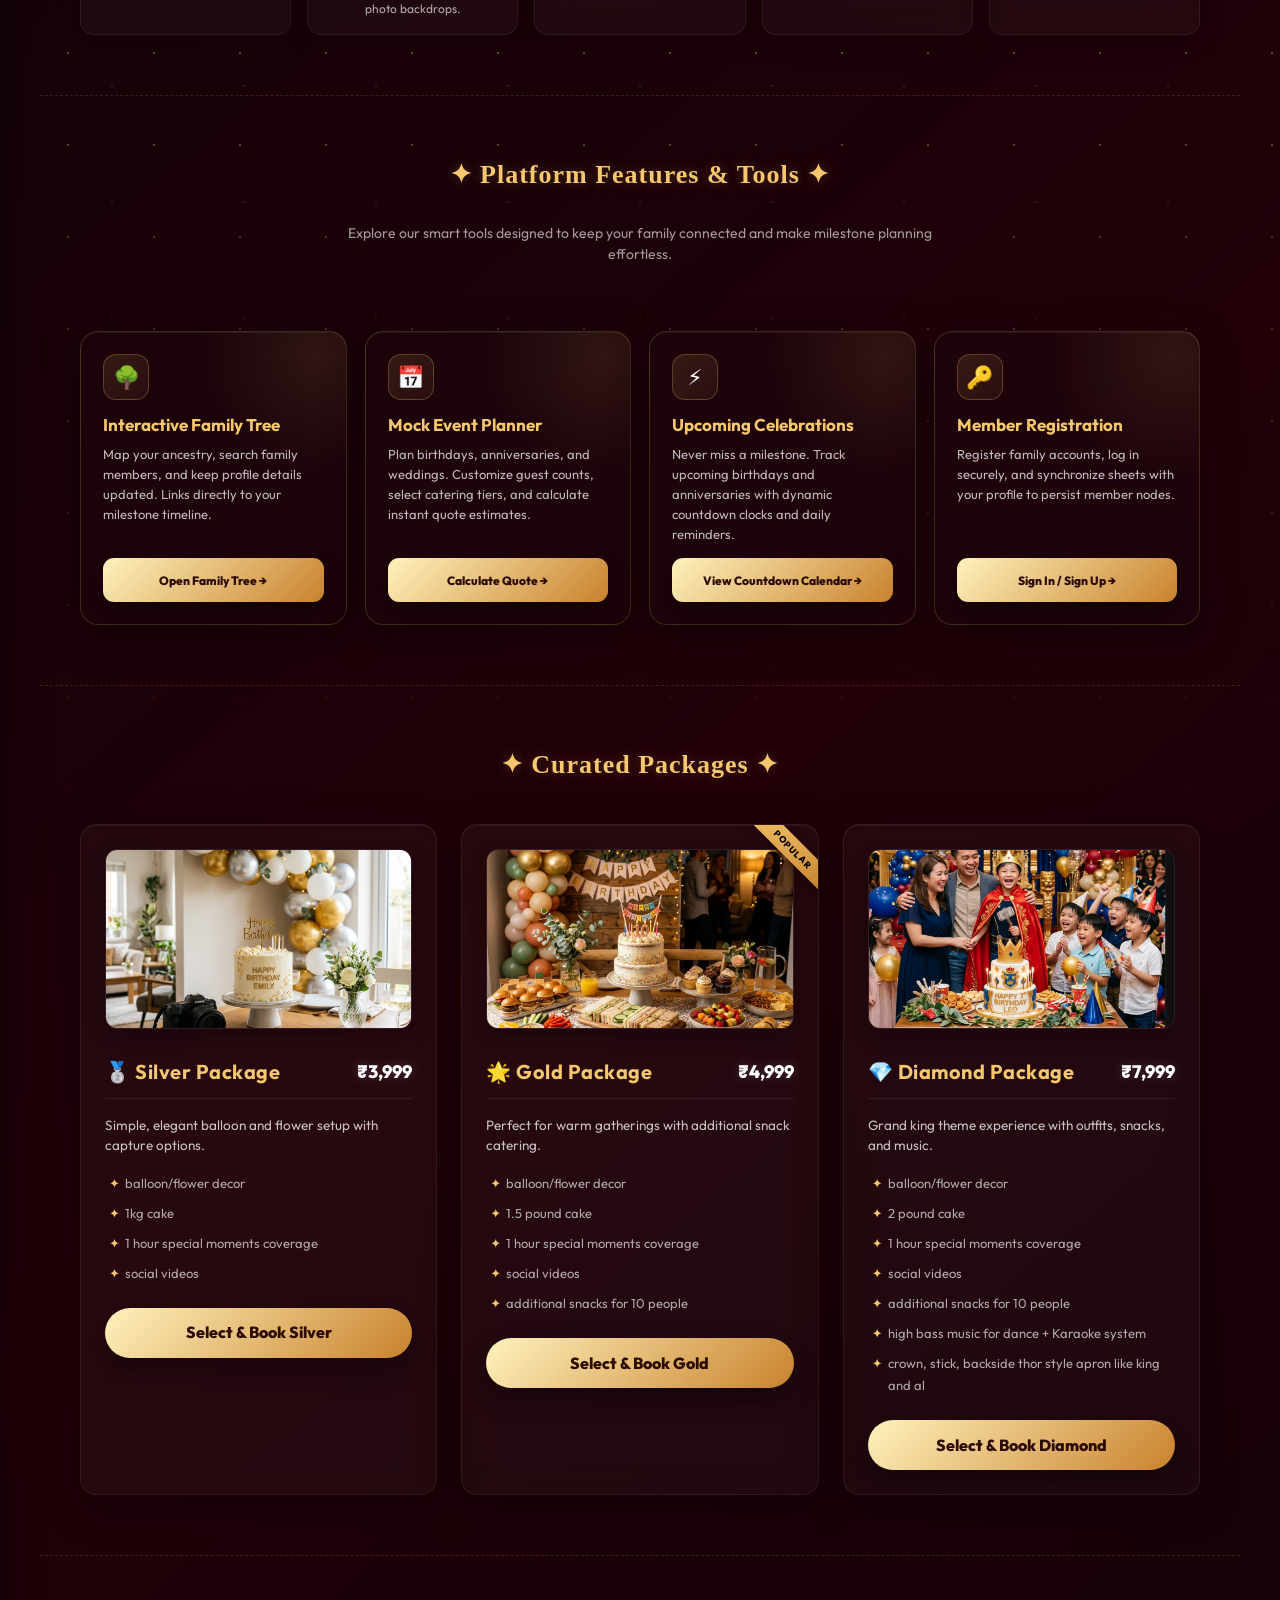
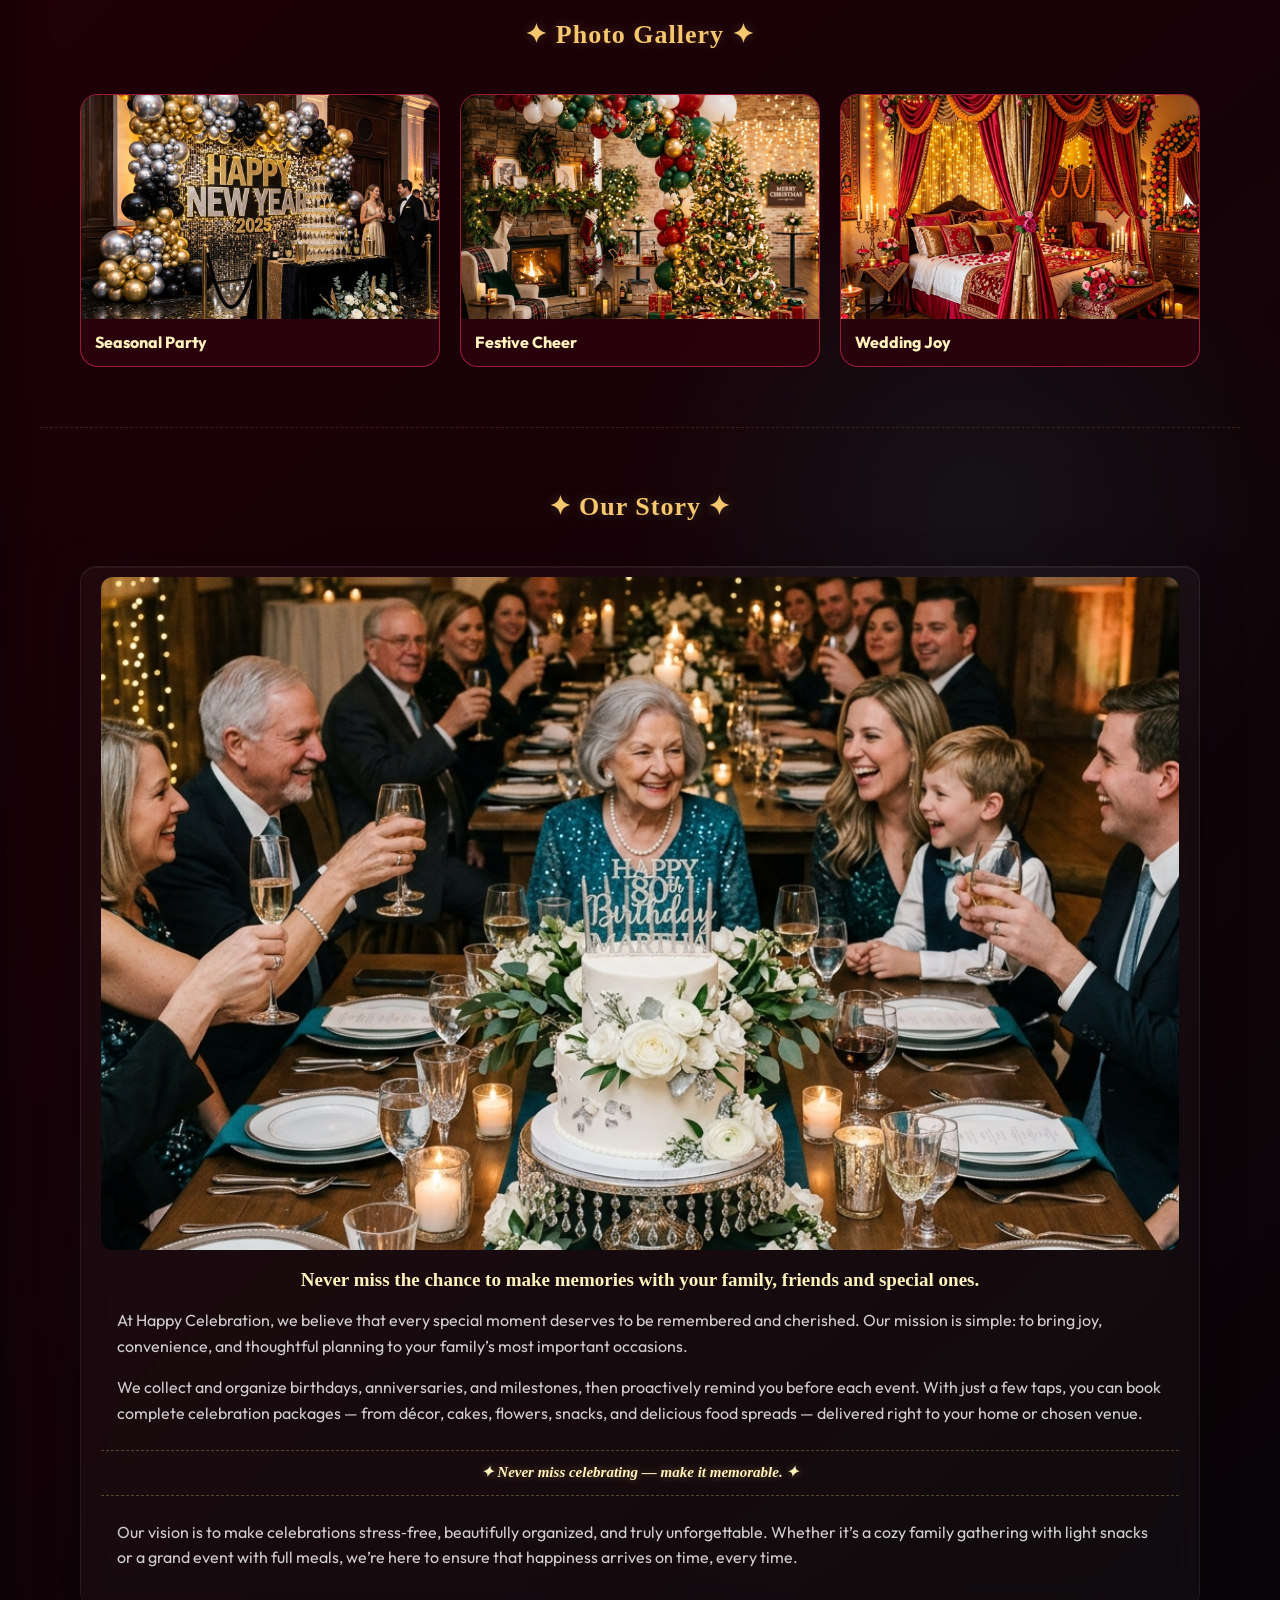
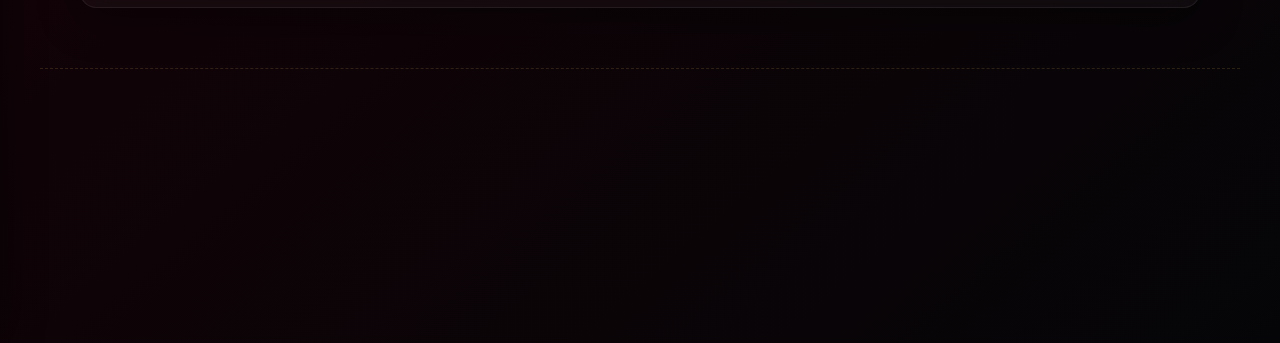
==== commit 258e4ea5: "Remove family tree instruction hint" ====
--- a/index.html
+++ b/index.html
@@ -850,7 +850,6 @@
               <!-- Dynamically populated interactive tree -->
             </div>
           </div>
-          <p class="swipe-hint">↔ Tap circles to edit/delete. Swipe/zoom to explore tree ↔</p>
         </div>
 
         <!-- Sync Tab View -->
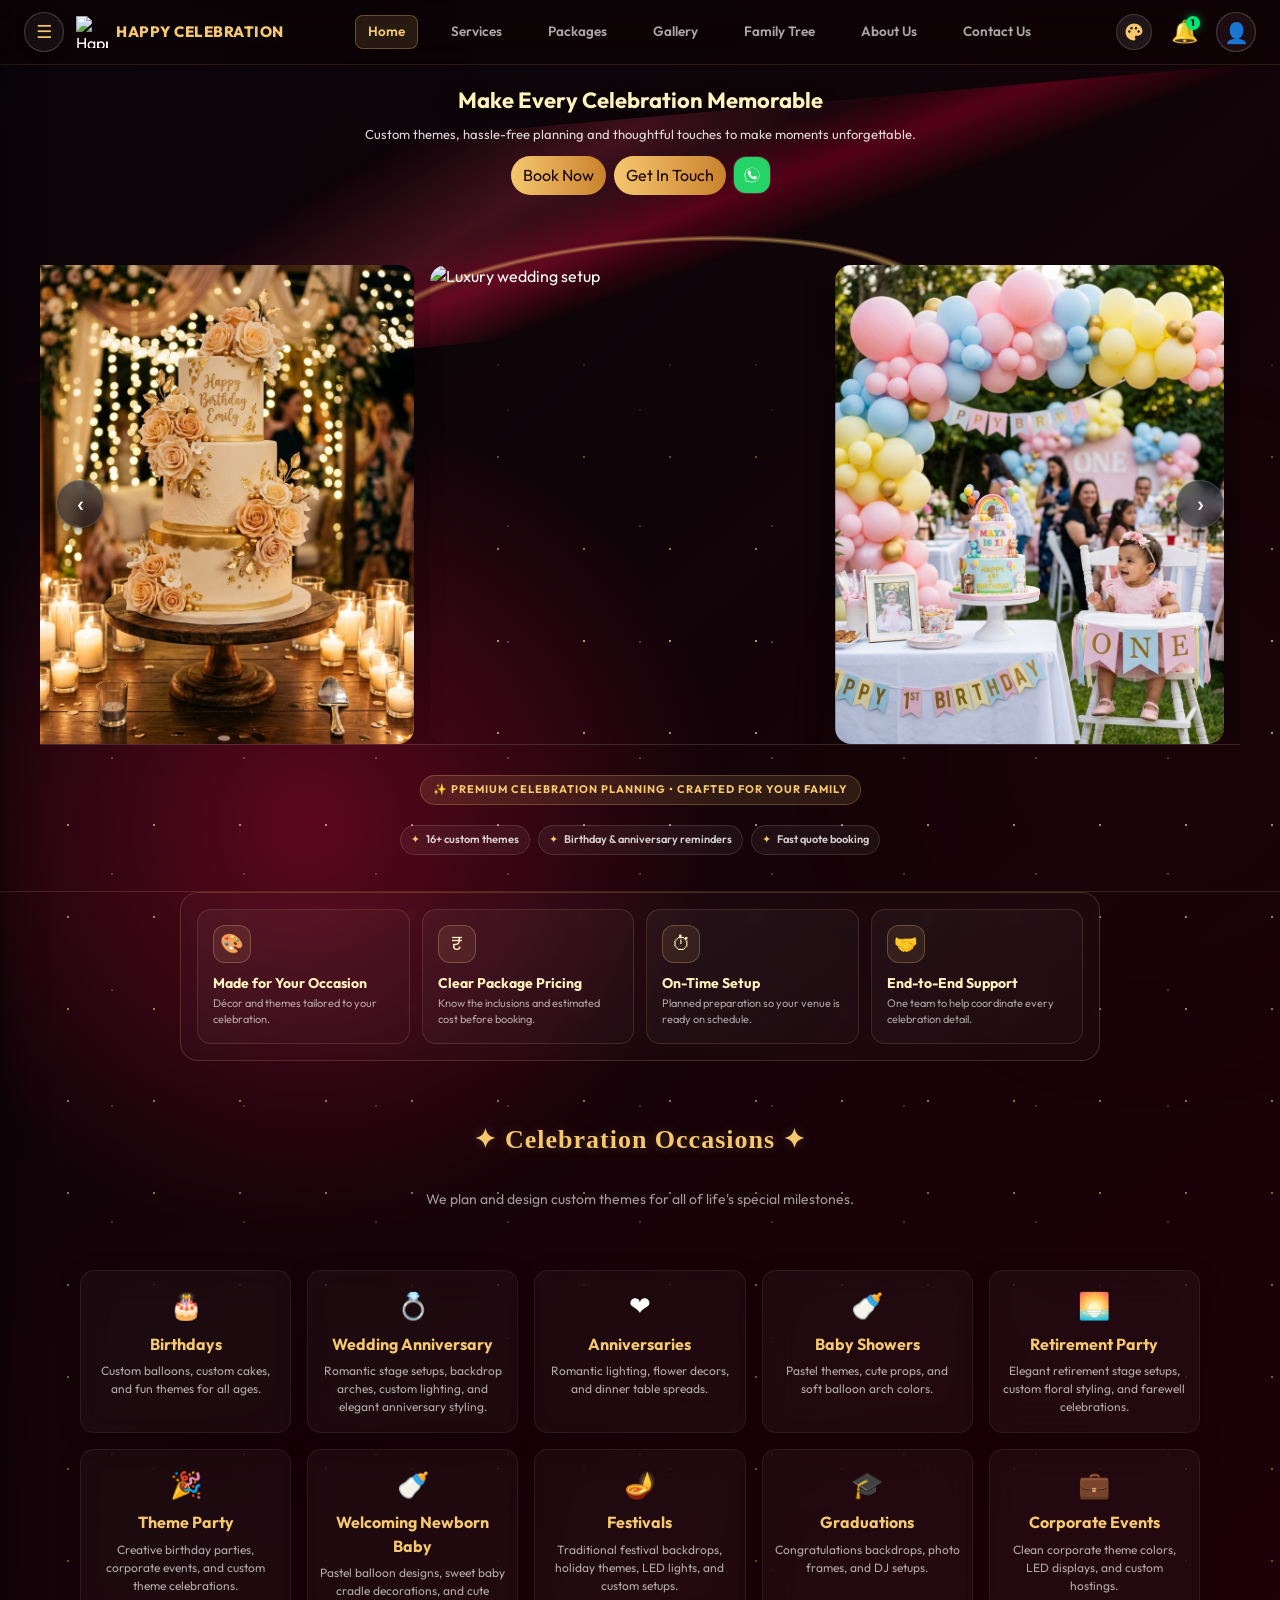
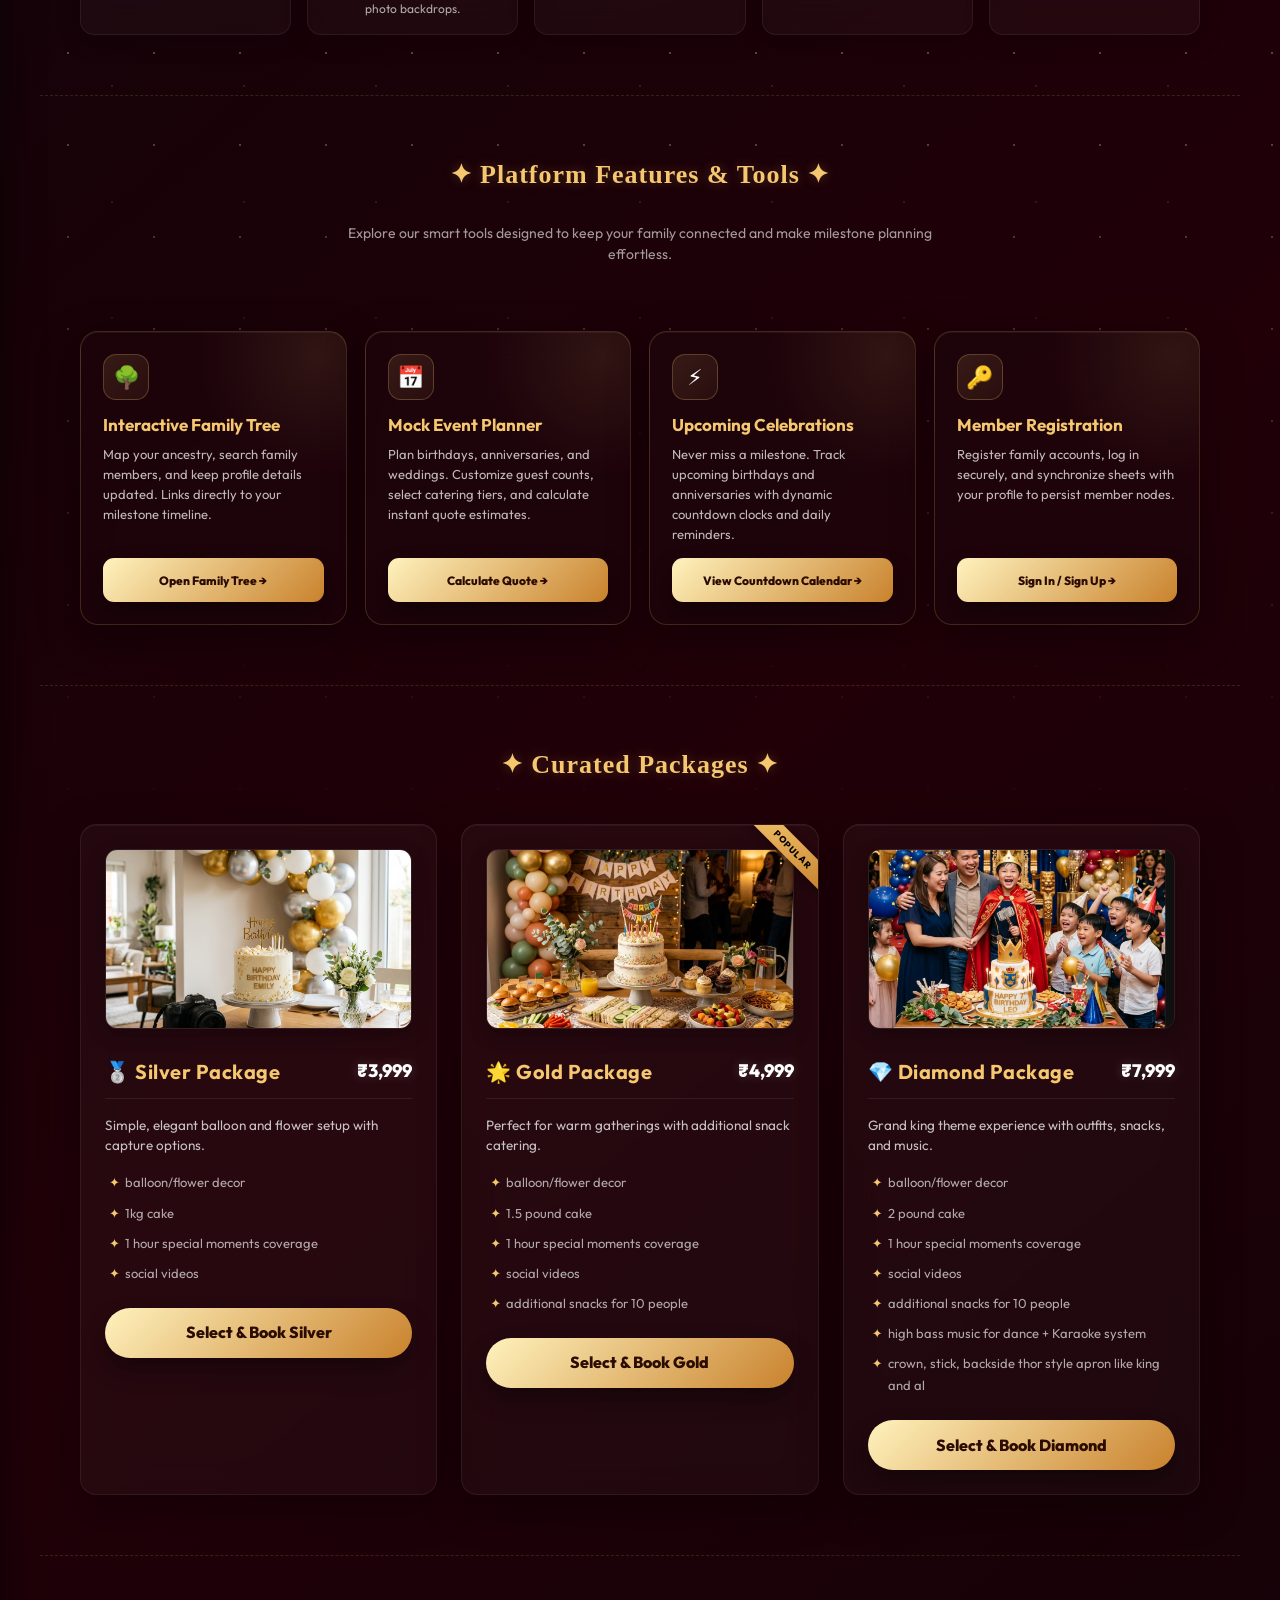
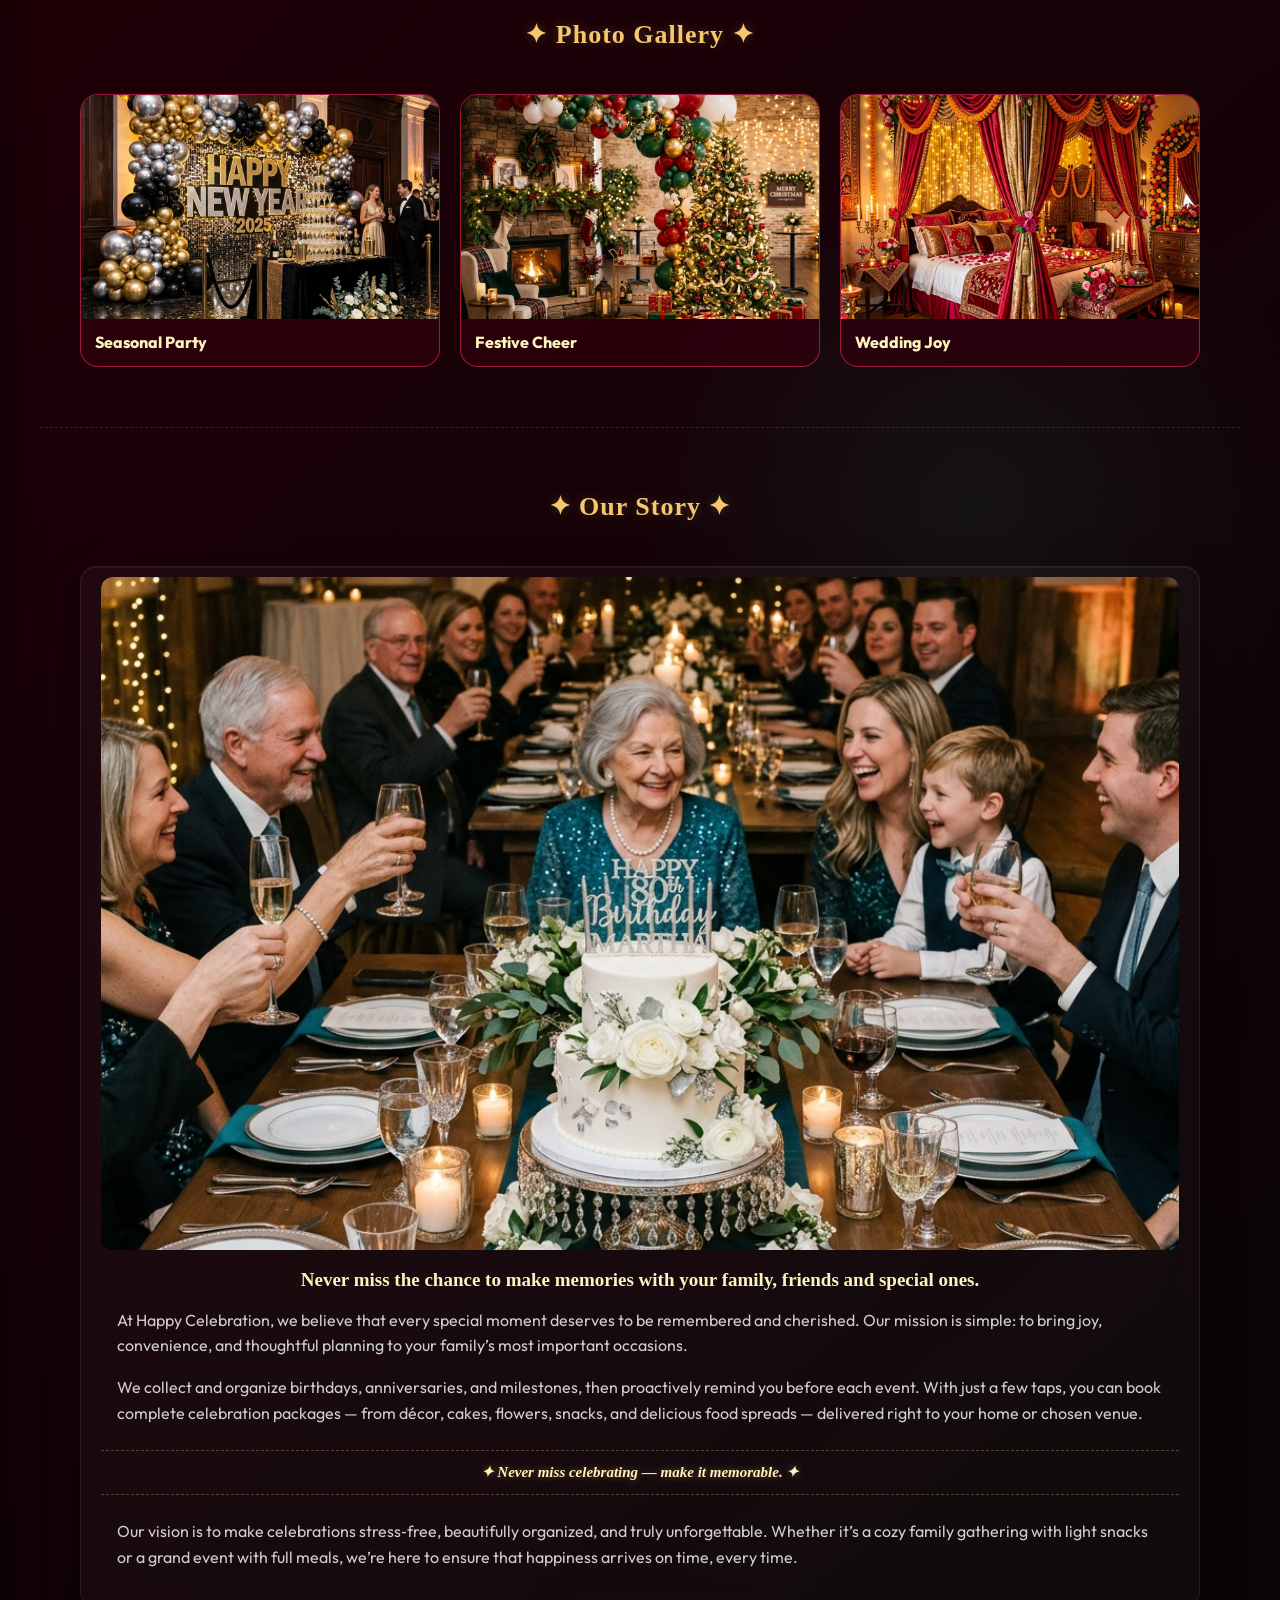
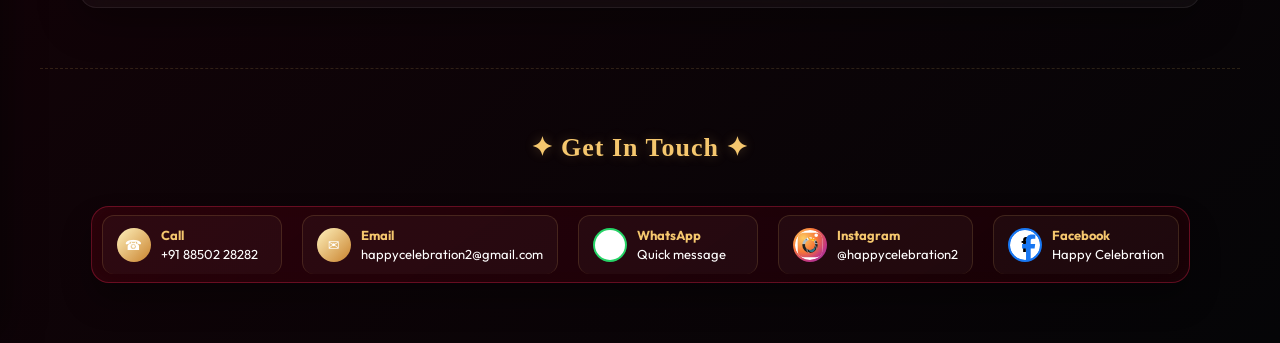
==== commit 3b867901: "Upgrade modal window layout to standard full-viewport dialog size with close button" ====
--- a/index.html
+++ b/index.html
@@ -8,7 +8,7 @@
     <link rel="preconnect" href="https://fonts.gstatic.com" crossorigin>
     <link href="https://fonts.googleapis.com/css2?family=Outfit:wght@300;400;500;600;700;800&family=Poppins:wght@300;400;500;600;700;800&display=swap" rel="stylesheet">
     <meta name="description" content="Happy Celebration — event planning, themes, and memorable moments. Book customized celebration packages and reminders.">
-    <link rel="stylesheet" href="styles.css?v=178">
+    <link rel="stylesheet" href="styles.css?v=179">
     <style>
       /* Staggered Twinkling Star Animations (Slow 8s cycle) */
       .sparkle-star {
@@ -956,6 +956,7 @@
         <!-- Custom Glassmorphic Popup Modal Overlay -->
         <div id="treeModal" class="tree-modal-overlay" style="display: none;">
           <div class="tree-modal-content">
+            <button type="button" class="profile-close-btn" id="modalCloseBtn" aria-label="Close modal">&times;</button>
             <h4 id="modalTitle">Add Member</h4>
 
             <form id="modalForm" class="lux-form compact-form" onsubmit="return false;">
--- a/styles.css
+++ b/styles.css
@@ -1774,29 +1774,33 @@
 
 /* Glassmorphic Modal Overlay */
 .tree-modal-overlay {
-  position: absolute;
+  position: fixed;
   inset: 0;
-  z-index: 1000;
+  z-index: 10000;
   display: flex;
   align-items: center;
   justify-content: center;
-  background: rgba(10, 0, 4, 0.6);
-  backdrop-filter: blur(12px);
-  -webkit-backdrop-filter: blur(12px);
+  background: rgba(10, 0, 4, 0.75);
+  backdrop-filter: blur(14px);
+  -webkit-backdrop-filter: blur(14px);
   animation: fadeIn 0.25s ease-out;
+  padding: 16px;
+  box-sizing: border-box;
 }
 
 /* Modal Content Card */
 .tree-modal-content {
-  width: min(380px, 90%);
-  max-height: 85%;
+  position: relative;
+  width: min(540px, 92vw);
+  max-height: 88vh;
   overflow-y: auto;
-  border: 1px solid rgba(245, 199, 110, 0.4);
-  border-radius: 24px;
-  background: linear-gradient(135deg, rgba(67, 0, 20, 0.95), rgba(20, 0, 5, 0.98));
-  box-shadow: 0 24px 50px rgba(0, 0, 0, 0.8), inset 0 0 20px rgba(245, 199, 110, 0.05);
-  padding: 24px;
+  border: 1px solid rgba(245, 199, 110, 0.45);
+  border-radius: 20px;
+  background: linear-gradient(135deg, rgba(55, 0, 16, 0.97), rgba(18, 0, 4, 0.99));
+  box-shadow: 0 24px 60px rgba(0, 0, 0, 0.85), inset 0 0 24px rgba(245, 199, 110, 0.06);
+  padding: 28px 24px;
   animation: scaleUp 0.25s cubic-bezier(0.34, 1.56, 0.64, 1);
+  box-sizing: border-box;
 }
 
 .tree-modal-content::-webkit-scrollbar {
@@ -1807,11 +1811,11 @@
   border-radius: 999px;
 }
 .tree-modal-content::-webkit-scrollbar-thumb {
-  background: rgba(245, 199, 110, 0.25);
+  background: rgba(245, 199, 110, 0.35);
   border-radius: 999px;
 }
 .tree-modal-content::-webkit-scrollbar-thumb:hover {
-  background: rgba(245, 199, 110, 0.45);
+  background: rgba(245, 199, 110, 0.6);
 }
 
 /* Member Profile Card Styles */
@@ -1978,12 +1982,15 @@
 }
 
 .tree-modal-content h4 {
-  margin: 0 0 16px;
+  margin: 0 0 20px;
   font-family: Georgia, "Times New Roman", serif;
-  font-size: 22px;
+  font-size: 24px;
+  font-weight: 700;
   color: var(--gold-100);
   text-align: center;
   letter-spacing: 0.5px;
+  border-bottom: 1px solid rgba(245, 199, 110, 0.2);
+  padding-bottom: 14px;
 }
 
 .member-photo-field {
@@ -2671,7 +2678,8 @@
   height: 45px; /* reaches the children container horizontal line at y=125px */
   background: var(--gold-300);
   transform: translateX(-50%);
-  z-index: 1;
+  z-index: 10;
+  display: block;
 }
 
 /* If the parent card is a couple, height is also 80px */
@@ -2694,92 +2702,56 @@
 /* Disable default straight lines in circular mode */
 .tree-canvas-wrapper.circular-mode .tree-children-container > .tree-branch::before,
 .tree-canvas-wrapper.circular-mode .tree-children-container > .tree-branch::after {
-  content: none;
+  content: none !important;
 }
 
 /* Horizontal connectors for circular mode */
 
 /* First child connector horizontal bar */
 .tree-canvas-wrapper.circular-mode .tree-children-container > .tree-branch:first-child::before {
-  content: "";
+  content: "" !important;
   position: absolute;
   top: -1.5px;
   left: 50%;
-  right: -16px;
+  width: calc(50% + 16px);
   height: 0;
-  border-top: 1.5px solid var(--gold-300);
+  border-top: 1.5px solid var(--gold-300) !important;
   background: none;
-  z-index: 1;
-  display: block;
-}
-.tree-canvas-wrapper.circular-mode .tree-children-container > .tree-branch.child-left:first-child::before {
-  left: calc(50% - 68px); /* Overlap left vertical line */
-}
-.tree-canvas-wrapper.circular-mode .tree-children-container > .tree-branch.child-right:first-child::before {
-  left: calc(50% + 68px); /* Overlap right vertical line */
+  z-index: 5;
+  display: block !important;
 }
 
 /* Last child connector horizontal bar */
 .tree-canvas-wrapper.circular-mode .tree-children-container > .tree-branch:last-child::before {
-  content: "";
-  position: absolute;
-  top: -1.5px;
-  right: 50%;
-  left: -16px;
-  height: 0;
-  border-top: 1.5px solid var(--gold-300);
-  background: none;
-  z-index: 1;
-  display: block;
-}
-.tree-canvas-wrapper.circular-mode .tree-children-container > .tree-branch.child-left:last-child::before {
-  right: calc(50% + 68px); /* Overlap left vertical line */
-}
-.tree-canvas-wrapper.circular-mode .tree-children-container > .tree-branch.child-right:last-child::before {
-  right: calc(50% - 68px); /* Overlap right vertical line */
-}
-
-/* Middle child connector horizontal bar */
-.tree-canvas-wrapper.circular-mode .tree-children-container > .tree-branch:not(:first-child):not(:last-child)::before {
-  content: "";
+  content: "" !important;
   position: absolute;
   top: -1.5px;
   left: -16px;
-  right: -16px;
+  width: calc(50% + 16px);
   height: 0;
-  border-top: 1.5px solid var(--gold-300);
+  border-top: 1.5px solid var(--gold-300) !important;
   background: none;
-  z-index: 1;
-  display: block;
+  z-index: 5;
+  display: block !important;
+}
+
+/* Middle child connector horizontal bar */
+.tree-canvas-wrapper.circular-mode .tree-children-container > .tree-branch:not(:first-child):not(:last-child)::before {
+  content: "" !important;
+  position: absolute;
+  top: -1.5px;
+  left: -16px;
+  width: calc(100% + 32px);
+  height: 0;
+  border-top: 1.5px solid var(--gold-300) !important;
+  background: none;
+  z-index: 5;
+  display: block !important;
 }
 
 /* Only child connector horizontal bar */
 .tree-canvas-wrapper.circular-mode .tree-children-container > .tree-branch:only-child::before {
-  display: none;
-}
-.tree-canvas-wrapper.circular-mode .tree-children-container > .tree-branch.child-left:only-child::before {
-  content: "";
-  position: absolute;
-  top: -1.5px;
-  left: calc(50% - 68px); /* Overlap left vertical line */
-  right: 50%;
-  height: 0;
-  border-top: 1.5px solid var(--gold-300);
-  background: none;
-  z-index: 1;
-  display: block;
-}
-.tree-canvas-wrapper.circular-mode .tree-children-container > .tree-branch.child-right:only-child::before {
-  content: "";
-  position: absolute;
-  top: -1.5px;
-  left: 50%;
-  right: calc(50% - 68px); /* Overlap right vertical line */
-  height: 0;
-  border-top: 1.5px solid var(--gold-300);
-  background: none;
-  z-index: 1;
-  display: block;
+  display: none !important;
 }
 
 /* Disable vertical drop line properties on the branch containers */
@@ -2857,31 +2829,19 @@
 
 /* Vertical drop lines directly on descendant cards (touching top edge) */
 .tree-canvas-wrapper.circular-mode .tree-node-card.circular:not(.rel-grandparent)::before {
-  content: "";
+  content: "" !important;
   position: absolute;
   top: -24px; /* align exactly with horizontal connector */
-  left: 50%;
+  left: 50% !important;
   width: 1.5px;
   height: 24px;
-  background: var(--gold-300);
-  transform: translateX(-50%);
+  background: var(--gold-300) !important;
+  transform: translateX(-50%) !important;
   z-index: 12;
   pointer-events: none;
-}
-
-/* Couple cards - descendant left drop line */
-.tree-canvas-wrapper.circular-mode .tree-node-card.circular.couple.descendant-left:not(.rel-grandparent)::before {
-  left: 60px;
-  top: -24px;
-  transform: translateX(-50%);
-}
-
-/* Couple cards - descendant right drop line */
-.tree-canvas-wrapper.circular-mode .tree-node-card.circular.couple.descendant-right:not(.rel-grandparent)::before {
-  left: 196px;
-  top: -24px;
-  transform: translateX(-50%);
-}
+  display: block !important;
+}
+
 
 .spouse-connector-line {
   position: absolute;
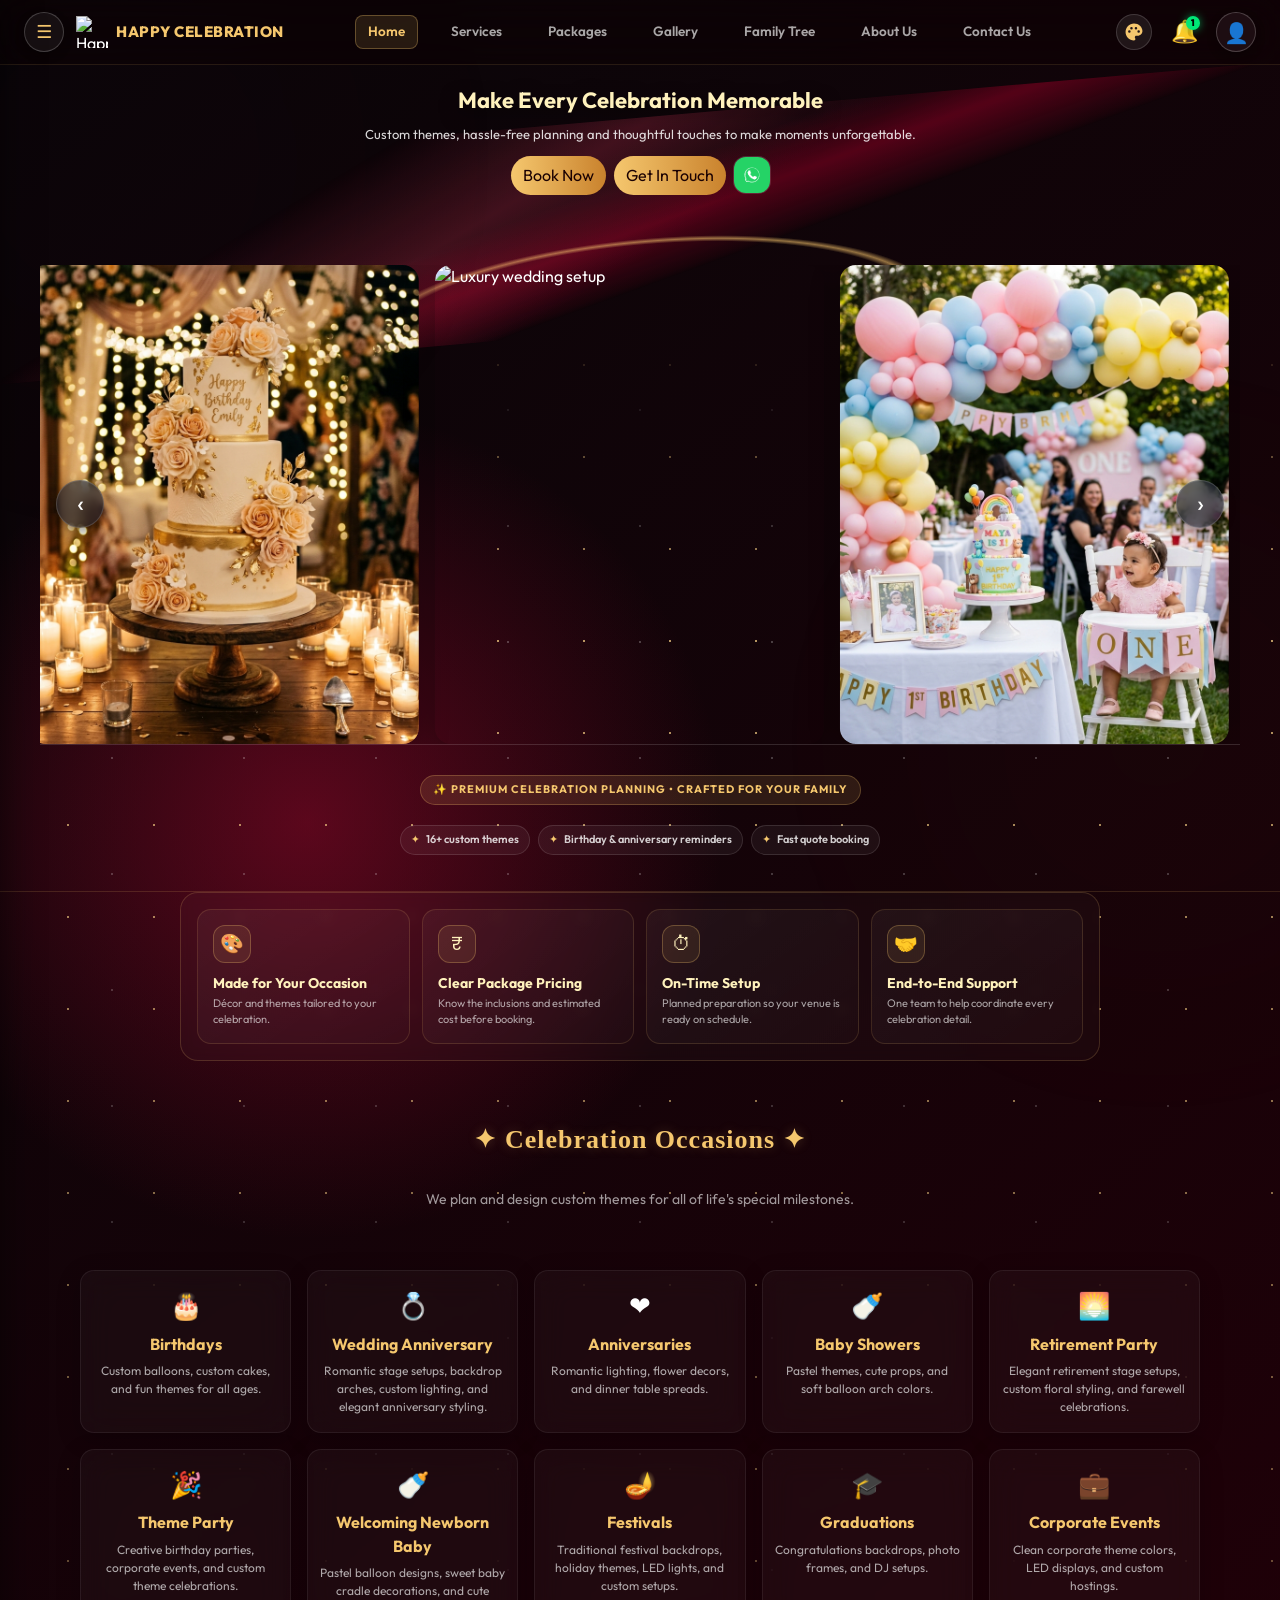
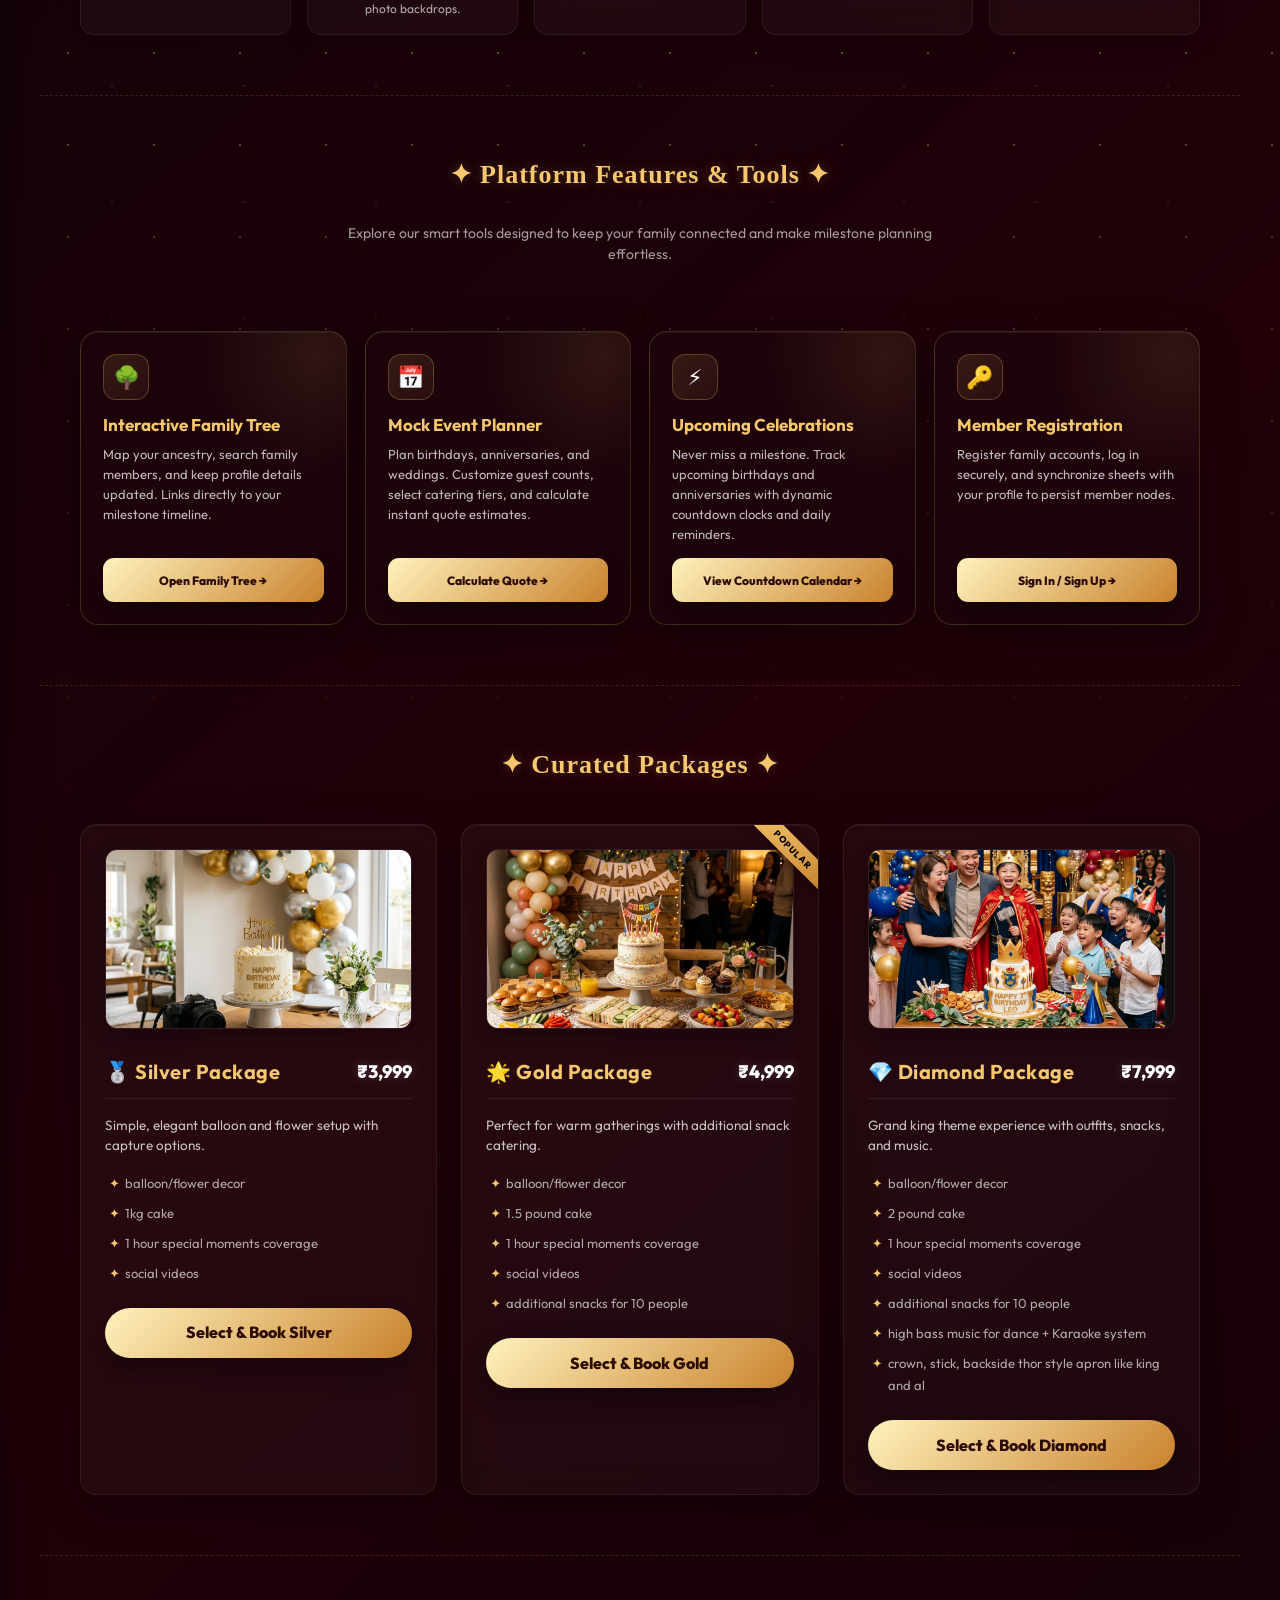
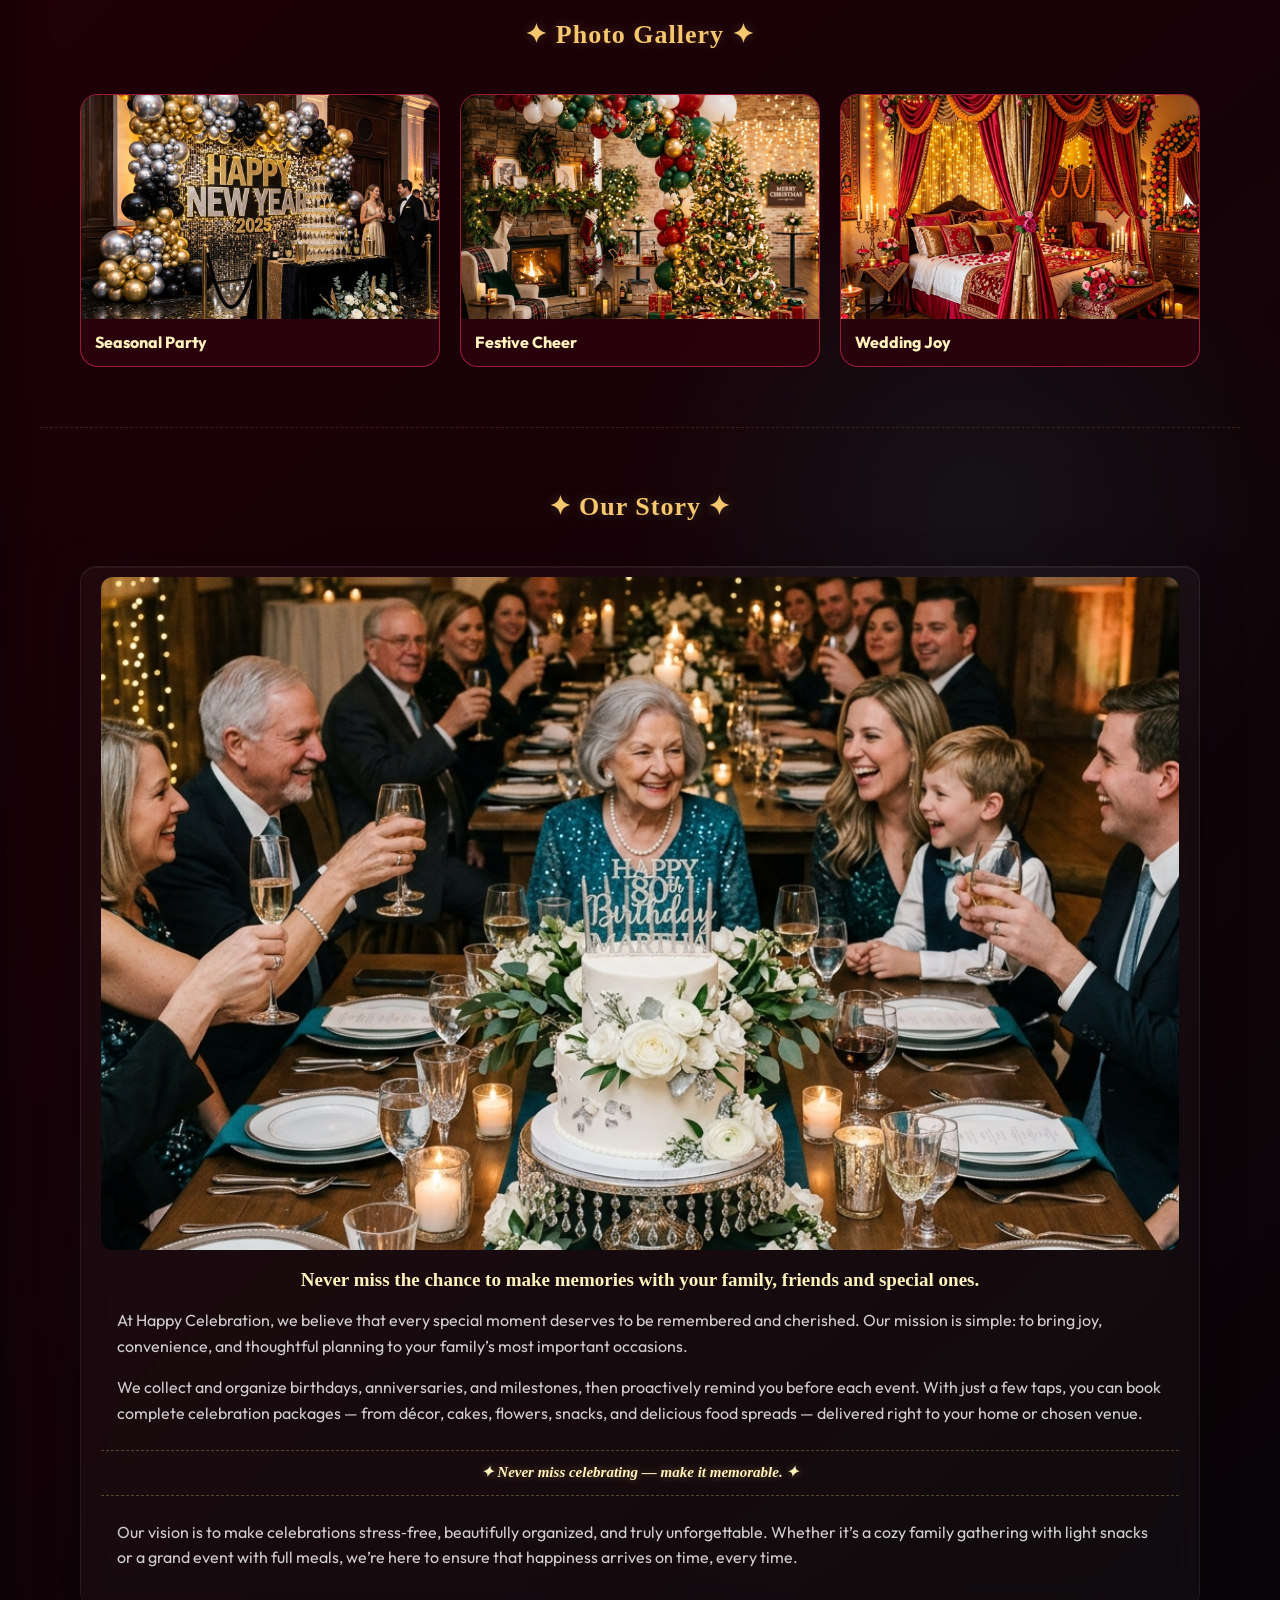
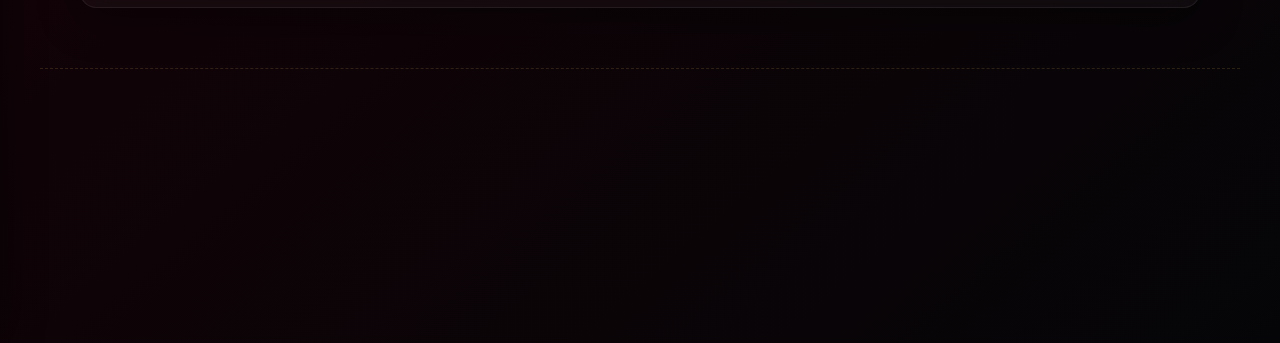
==== commit 329b9557: "Redesign modal form layout to a luxury full-width grid without nested box borders" ====
--- a/index.html
+++ b/index.html
@@ -8,7 +8,7 @@
     <link rel="preconnect" href="https://fonts.gstatic.com" crossorigin>
     <link href="https://fonts.googleapis.com/css2?family=Outfit:wght@300;400;500;600;700;800&family=Poppins:wght@300;400;500;600;700;800&display=swap" rel="stylesheet">
     <meta name="description" content="Happy Celebration — event planning, themes, and memorable moments. Book customized celebration packages and reminders.">
-    <link rel="stylesheet" href="styles.css?v=179">
+    <link rel="stylesheet" href="styles.css?v=180">
     <style>
       /* Staggered Twinkling Star Animations (Slow 8s cycle) */
       .sparkle-star {
@@ -957,7 +957,11 @@
         <div id="treeModal" class="tree-modal-overlay" style="display: none;">
           <div class="tree-modal-content">
             <button type="button" class="profile-close-btn" id="modalCloseBtn" aria-label="Close modal">&times;</button>
-            <h4 id="modalTitle">Add Member</h4>
+            
+            <div class="modal-header-badge">
+              <h4 id="modalTitle">Add Member</h4>
+              <p class="modal-subtitle" id="modalSubtitle">Fill in details to update your family tree</p>
+            </div>
 
             <form id="modalForm" class="lux-form compact-form" onsubmit="return false;">
               <!-- Add hidden inputs to keep track of targets -->
@@ -966,66 +970,68 @@
               
               <!-- Multiple Parents Fields (shown for add-parents) -->
               <div id="modalMultipleParentsContainer" style="display: none;">
-                <div style="margin-bottom: 16px; border-bottom: 1px solid rgba(245, 199, 110, 0.2); padding-bottom: 12px;">
-                  <span style="color: var(--gold-300); font-weight: bold; display: block; margin-bottom: 8px; font-size: 14px;">Father's Details</span>
-                  <label>
+                <div class="parent-details-group">
+                  <span class="field-group-title">Father's Details</span>
+                  <label class="form-field">
                     <span>Father's Name</span>
-                    <input id="modalFatherName" type="text" placeholder="Name" autocomplete="off">
+                    <input id="modalFatherName" type="text" placeholder="Enter Father's Name" autocomplete="off">
                   </label>
-                  <label style="margin-top: 10px; display: block;">
+                  <label class="form-field">
                     <span>Birth Year</span>
-                    <input id="modalFatherBirthYear" type="number" placeholder="e.g. 1940" min="1800" max="2026" style="width: 100%; min-height: 42px; padding: 10px; border-radius: 8px; border: 1px solid rgba(245, 199, 110, 0.4); background: rgba(30, 4, 12, 0.85); color: #fff;">
+                    <input id="modalFatherBirthYear" type="number" placeholder="e.g. 1940" min="1800" max="2026">
                   </label>
                 </div>
-                <div>
-                  <span style="color: var(--gold-300); font-weight: bold; display: block; margin-bottom: 8px; font-size: 14px;">Mother's Details</span>
-                  <label>
+                <div class="parent-details-group" style="margin-top: 14px;">
+                  <span class="field-group-title">Mother's Details</span>
+                  <label class="form-field">
                     <span>Mother's Name (Maiden Name)</span>
-                    <input id="modalMotherName" type="text" placeholder="Name" autocomplete="off">
+                    <input id="modalMotherName" type="text" placeholder="Enter Mother's Name" autocomplete="off">
                   </label>
-                  <label style="margin-top: 10px; display: block;">
+                  <label class="form-field">
                     <span>Birth Year</span>
-                    <input id="modalMotherBirthYear" type="number" placeholder="e.g. 1945" min="1800" max="2026" style="width: 100%; min-height: 42px; padding: 10px; border-radius: 8px; border: 1px solid rgba(245, 199, 110, 0.4); background: rgba(30, 4, 12, 0.85); color: #fff;">
+                    <input id="modalMotherBirthYear" type="number" placeholder="e.g. 1945" min="1800" max="2026">
                   </label>
                 </div>
               </div>
               
               <!-- Main Member Fields -->
               <div id="modalMainFields">
-                <label>
-                  <span>Name</span>
-                  <input name="modalName" id="modalName" type="text" placeholder="Name" required autocomplete="off">
-                </label>
-
-                <label id="modalGenderLabel">
-                  <span>Gender</span>
-                  <div class="gender-selector">
-                    <label class="gender-btn male-btn active" id="modalMaleBtn">
-                      <input type="radio" name="modalGender" value="Male" checked required>
-                      <span>Male ♂</span>
-                    </label>
-                    <label class="gender-btn female-btn" id="modalFemaleBtn">
-                      <input type="radio" name="modalGender" value="Female" required>
-                      <span>Female ♀</span>
-                    </label>
-                  </div>
-                </label>
-
-                <div class="member-photo-field">
-                  <span>Profile Image <small>(optional)</small></span>
+                <div class="form-grid-row two-col">
+                  <label class="form-field">
+                    <span>Full Name *</span>
+                    <input name="modalName" id="modalName" type="text" placeholder="Enter name" required autocomplete="off">
+                  </label>
+
+                  <label id="modalGenderLabel" class="form-field">
+                    <span>Gender *</span>
+                    <div class="gender-selector">
+                      <label class="gender-btn male-btn active" id="modalMaleBtn">
+                        <input type="radio" name="modalGender" value="Male" checked required hidden>
+                        <span>♂ Male</span>
+                      </label>
+                      <label class="gender-btn female-btn" id="modalFemaleBtn">
+                        <input type="radio" name="modalGender" value="Female" required hidden>
+                        <span>♀ Female</span>
+                      </label>
+                    </div>
+                  </label>
+                </div>
+
+                <div class="member-photo-field" style="margin-top: 14px;">
+                  <span style="font-size: 12px; font-weight: 600; text-transform: uppercase; letter-spacing: 0.6px; color: var(--gold-300); display: block; margin-bottom: 6px;">Profile Image <small style="opacity: 0.6; text-transform: none;">(optional)</small></span>
                   <div class="member-photo-picker">
                     <img id="modalPhotoPreview" class="member-photo-preview" alt="Member profile preview">
                     <div class="member-photo-actions">
                       <label class="secondary-action member-photo-upload" for="modalPhotoInput">Choose Image</label>
-                      <button class="member-photo-remove" id="modalPhotoRemoveBtn" type="button">Remove image</button>
-                      <small id="modalPhotoHint">A gender-based avatar will be used when no image is selected.</small>
+                      <button class="member-photo-remove" id="modalPhotoRemoveBtn" type="button">Remove</button>
+                      <small id="modalPhotoHint" style="display: block; opacity: 0.6; font-size: 11px; margin-top: 4px;">Standard avatar used if none selected.</small>
                     </div>
                     <input id="modalPhotoInput" type="file" accept="image/jpeg,image/png,image/webp" hidden>
                   </div>
                 </div>
 
                 <!-- Date Fields (Inline Dropdowns) -->
-                <label id="modalBirthDateLabel" style="margin-top: 14px;">
+                <label id="modalBirthDateLabel" class="form-field" style="margin-top: 14px;">
                   <span>Birth Date</span>
                   <div class="dropdown-group">
                     <select name="modalBirthMonth" id="modalBirthMonth">
@@ -1052,8 +1058,7 @@
                   </div>
                 </label>
 
-                
-                <label id="modalAnniversaryLabel" style="display: none; margin-top: 14px;">
+                <label id="modalAnniversaryLabel" class="form-field" style="display: none; margin-top: 14px;">
                   <span>Anniversary Date</span>
                   <div class="dropdown-group">
                     <select name="modalAnniversaryMonth" id="modalAnniversaryMonth">
@@ -1080,49 +1085,51 @@
                   </div>
                 </label>
 
-                <label id="modalPhoneLabel" style="margin-top: 14px; display: block;">
-                  <span>Phone Number</span>
-                  <input name="modalPhone" id="modalPhone" type="tel" placeholder="e.g. +91 98765 43210" autocomplete="off" style="width: 100%; min-height: 42px; padding: 10px; border-radius: 8px; border: 1px solid rgba(245, 199, 110, 0.4); background: rgba(30, 4, 12, 0.85); color: #fff;">
+                <div class="form-grid-row two-col" style="margin-top: 14px;">
+                  <label id="modalPhoneLabel" class="form-field">
+                    <span>Phone Number</span>
+                    <input name="modalPhone" id="modalPhone" type="tel" placeholder="e.g. +91 98765 43210" autocomplete="off">
+                  </label>
+
+                  <label id="modalEmailLabel" class="form-field">
+                    <span>Email ID</span>
+                    <input name="modalEmail" id="modalEmail" type="email" placeholder="e.g. name@email.com" autocomplete="off">
+                  </label>
+                </div>
+              </div>
+
+              <!-- Spouse Name Field -->
+              <div id="modalSpouseContainer" style="display: none; margin-top: 14px;">
+                <label class="form-field">
+                  <span>Spouse Name</span>
+                  <input name="modalSpouseName" id="modalSpouseName" type="text" placeholder="Enter Spouse Name" autocomplete="off">
                 </label>
-
-                <label id="modalEmailLabel" style="margin-top: 14px; display: block;">
-                  <span>Email ID</span>
-                  <input name="modalEmail" id="modalEmail" type="email" placeholder="e.g. name@email.com" autocomplete="off" style="width: 100%; min-height: 42px; padding: 10px; border-radius: 8px; border: 1px solid rgba(245, 199, 110, 0.4); background: rgba(30, 4, 12, 0.85); color: #fff;">
-                </label>
-              </div>
-
-              <!-- Spouse Name Field (integrated inline in same view, shown for root/grandparent members) -->
-              <div id="modalSpouseContainer" style="display: none; margin-top: 14px;">
-                <label>
-                  <span>Spouse Name</span>
-                  <input name="modalSpouseName" id="modalSpouseName" type="text" placeholder="Spouse Name" autocomplete="off">
-                </label>
               </div>
               
-              <!-- Children Section (integrated inline in same view, shown for root/grandparent members) -->
-              <div class="modal-children-section" id="modalChildrenSection" style="display: none;">
+              <!-- Children Section -->
+              <div class="modal-children-section" id="modalChildrenSection" style="display: none; margin-top: 14px;">
                 <span class="modal-relations-title" style="display: block; margin-bottom: 8px;">Children</span>
                 <div class="modal-children-list" id="modalChildrenList" style="display: flex; flex-direction: column; gap: 8px; max-height: 220px; overflow-y: auto; padding-right: 4px; margin-bottom: 10px;">
                   <!-- Dynamically added child input rows -->
                 </div>
-                <button type="button" class="secondary-action" id="modalAddChildRowBtn" style="width: 100%; min-height: 36px; font-size: 13px; margin-bottom: 14px;">+ Add Child</button>
+                <button type="button" class="secondary-action" id="modalAddChildRowBtn" style="width: 100%; min-height: 38px; font-size: 13px; margin-bottom: 14px;">+ Add Child</button>
               </div>
               
-              <div class="modal-relations-section" id="modalRelationsSection">
+              <div class="modal-relations-section" id="modalRelationsSection" style="margin-top: 14px;">
                 <span class="modal-relations-title">Add Relative</span>
-                <div class="modal-relations-buttons">
+                <div class="modal-relations-buttons" style="display: flex; gap: 10px;">
                   <button type="button" class="secondary-action" id="modalAddSpouseBtn">+ Spouse</button>
                   <button type="button" class="secondary-action" id="modalAddChildBtn">+ Child</button>
                 </div>
               </div>
               
-              <div class="modal-actions" style="display: flex; gap: 10px; margin-top: 14px;">
-                <button class="primary-action" id="modalSubmitBtn" type="submit" style="flex: 1;">Save</button>
-                <button class="secondary-action" id="modalCancelBtn" type="button" style="flex: 1; min-height: 50px;">Cancel</button>
+              <div class="modal-actions" style="display: flex; gap: 12px; margin-top: 20px;">
+                <button class="primary-action" id="modalSubmitBtn" type="submit" style="flex: 1;">Save Details</button>
+                <button class="secondary-action" id="modalCancelBtn" type="button" style="flex: 1;">Cancel</button>
               </div>
               
               <!-- Additional Delete Action button when editing an existing member -->
-              <button class="danger-action" id="modalDeleteBtn" type="button" style="width: 100%; margin-top: 8px; display: none;">Delete Member</button>
+              <button class="danger-action" id="modalDeleteBtn" type="button" style="display: none;">Delete Member</button>
             </form>
           </div>
         </div>
--- a/styles.css
+++ b/styles.css
@@ -1780,9 +1780,9 @@
   display: flex;
   align-items: center;
   justify-content: center;
-  background: rgba(10, 0, 4, 0.75);
-  backdrop-filter: blur(14px);
-  -webkit-backdrop-filter: blur(14px);
+  background: rgba(8, 2, 6, 0.82);
+  backdrop-filter: blur(18px);
+  -webkit-backdrop-filter: blur(18px);
   animation: fadeIn 0.25s ease-out;
   padding: 16px;
   box-sizing: border-box;
@@ -1791,16 +1791,203 @@
 /* Modal Content Card */
 .tree-modal-content {
   position: relative;
-  width: min(540px, 92vw);
-  max-height: 88vh;
+  width: min(580px, 94vw);
+  max-height: 90vh;
   overflow-y: auto;
   border: 1px solid rgba(245, 199, 110, 0.45);
-  border-radius: 20px;
-  background: linear-gradient(135deg, rgba(55, 0, 16, 0.97), rgba(18, 0, 4, 0.99));
-  box-shadow: 0 24px 60px rgba(0, 0, 0, 0.85), inset 0 0 24px rgba(245, 199, 110, 0.06);
-  padding: 28px 24px;
+  border-radius: 24px;
+  background: linear-gradient(145deg, rgba(48, 4, 18, 0.98), rgba(16, 1, 6, 0.99));
+  box-shadow: 0 32px 70px rgba(0, 0, 0, 0.9), inset 0 0 30px rgba(245, 199, 110, 0.05);
+  padding: 32px 28px;
   animation: scaleUp 0.25s cubic-bezier(0.34, 1.56, 0.64, 1);
   box-sizing: border-box;
+}
+
+/* Removes ugly inner box-in-box border */
+.tree-modal-content .lux-form,
+.tree-modal-content #modalForm {
+  border: none !important;
+  background: transparent !important;
+  box-shadow: none !important;
+  padding: 0 !important;
+  margin: 0 !important;
+  display: flex !important;
+  flex-direction: column !important;
+  gap: 16px !important;
+}
+
+/* Header & Subtitle */
+.modal-header-badge {
+  text-align: center;
+  margin-bottom: 22px;
+  padding-bottom: 14px;
+  border-bottom: 1px solid rgba(245, 199, 110, 0.2);
+}
+
+.tree-modal-content h4 {
+  margin: 0 0 4px !important;
+  font-family: 'Outfit', 'Poppins', sans-serif !important;
+  font-size: 24px !important;
+  font-weight: 700 !important;
+  color: var(--gold-100) !important;
+  text-align: center !important;
+  letter-spacing: 0.5px !important;
+  border-bottom: none !important;
+  padding-bottom: 0 !important;
+}
+
+.modal-subtitle {
+  margin: 0;
+  font-size: 13px;
+  color: rgba(255, 255, 255, 0.65);
+  font-weight: 400;
+}
+
+/* Form Fields & Grid Rows */
+.form-grid-row {
+  display: grid;
+  gap: 14px;
+  grid-template-columns: 1fr;
+}
+
+@media (min-width: 480px) {
+  .form-grid-row.two-col {
+    grid-template-columns: 1fr 1fr;
+  }
+}
+
+.form-field {
+  display: flex !important;
+  flex-direction: column !important;
+  gap: 6px !important;
+}
+
+.form-field > span {
+  font-size: 12px;
+  font-weight: 600;
+  text-transform: uppercase;
+  letter-spacing: 0.6px;
+  color: var(--gold-300);
+}
+
+/* Inputs & Selects inside Tree Modal */
+.tree-modal-content input[type="text"],
+.tree-modal-content input[type="number"],
+.tree-modal-content input[type="tel"],
+.tree-modal-content input[type="email"],
+.tree-modal-content select {
+  width: 100% !important;
+  min-height: 48px !important;
+  height: 48px !important;
+  border-radius: 12px !important;
+  background: rgba(255, 255, 255, 0.05) !important;
+  border: 1px solid rgba(245, 199, 110, 0.3) !important;
+  color: #ffffff !important;
+  padding: 0 14px !important;
+  font-size: 14px !important;
+  outline: none !important;
+  box-sizing: border-box !important;
+  transition: border-color 0.2s ease, box-shadow 0.2s ease !important;
+}
+
+.tree-modal-content input:focus,
+.tree-modal-content select:focus {
+  border-color: var(--gold-300) !important;
+  box-shadow: 0 0 0 3px rgba(245, 199, 110, 0.2) !important;
+  background: rgba(255, 255, 255, 0.08) !important;
+}
+
+.tree-modal-content input::placeholder {
+  color: rgba(255, 255, 255, 0.4) !important;
+  font-size: 13px !important;
+}
+
+/* Gender Segmented Selector */
+.gender-selector {
+  display: flex !important;
+  gap: 8px !important;
+  background: rgba(0, 0, 0, 0.3) !important;
+  border: 1px solid rgba(255, 255, 255, 0.1) !important;
+  border-radius: 12px !important;
+  padding: 4px !important;
+  height: 48px !important;
+  box-sizing: border-box !important;
+}
+
+.gender-btn {
+  flex: 1 !important;
+  display: flex !important;
+  align-items: center !important;
+  justify-content: center !important;
+  border-radius: 8px !important;
+  font-size: 13px !important;
+  font-weight: 700 !important;
+  cursor: pointer !important;
+  transition: all 0.2s ease !important;
+  color: rgba(255, 255, 255, 0.6) !important;
+  background: transparent !important;
+  border: none !important;
+  margin: 0 !important;
+}
+
+.gender-btn.male-btn.active {
+  background: linear-gradient(135deg, rgba(37, 99, 235, 0.35), rgba(29, 78, 216, 0.6)) !important;
+  border: 1px solid #3b82f6 !important;
+  color: #ffffff !important;
+  box-shadow: 0 4px 12px rgba(59, 130, 246, 0.35) !important;
+}
+
+.gender-btn.female-btn.active {
+  background: linear-gradient(135deg, rgba(219, 39, 119, 0.35), rgba(190, 24, 93, 0.6)) !important;
+  border: 1px solid #ec4899 !important;
+  color: #ffffff !important;
+  box-shadow: 0 4px 12px rgba(236, 72, 153, 0.35) !important;
+}
+
+/* Date Dropdowns */
+.dropdown-group {
+  display: flex !important;
+  gap: 8px !important;
+  width: 100% !important;
+}
+
+.dropdown-group select {
+  flex: 1 !important;
+}
+
+/* Modal Actions Buttons Row */
+.modal-actions {
+  display: flex !important;
+  gap: 12px !important;
+  margin-top: 20px !important;
+}
+
+.modal-actions .primary-action,
+.modal-actions .secondary-action {
+  flex: 1 !important;
+  min-height: 48px !important;
+  font-size: 15px !important;
+  font-weight: 700 !important;
+  border-radius: 12px !important;
+}
+
+.danger-action {
+  width: 100% !important;
+  min-height: 44px !important;
+  margin-top: 10px !important;
+  background: rgba(239, 68, 68, 0.15) !important;
+  border: 1px solid rgba(239, 68, 68, 0.4) !important;
+  color: #fca5a5 !important;
+  border-radius: 12px !important;
+  font-weight: 700 !important;
+  cursor: pointer !important;
+  transition: all 0.2s ease !important;
+}
+
+.danger-action:hover {
+  background: rgba(239, 68, 68, 0.3) !important;
+  border-color: #ef4444 !important;
+  color: #ffffff !important;
 }
 
 .tree-modal-content::-webkit-scrollbar {
